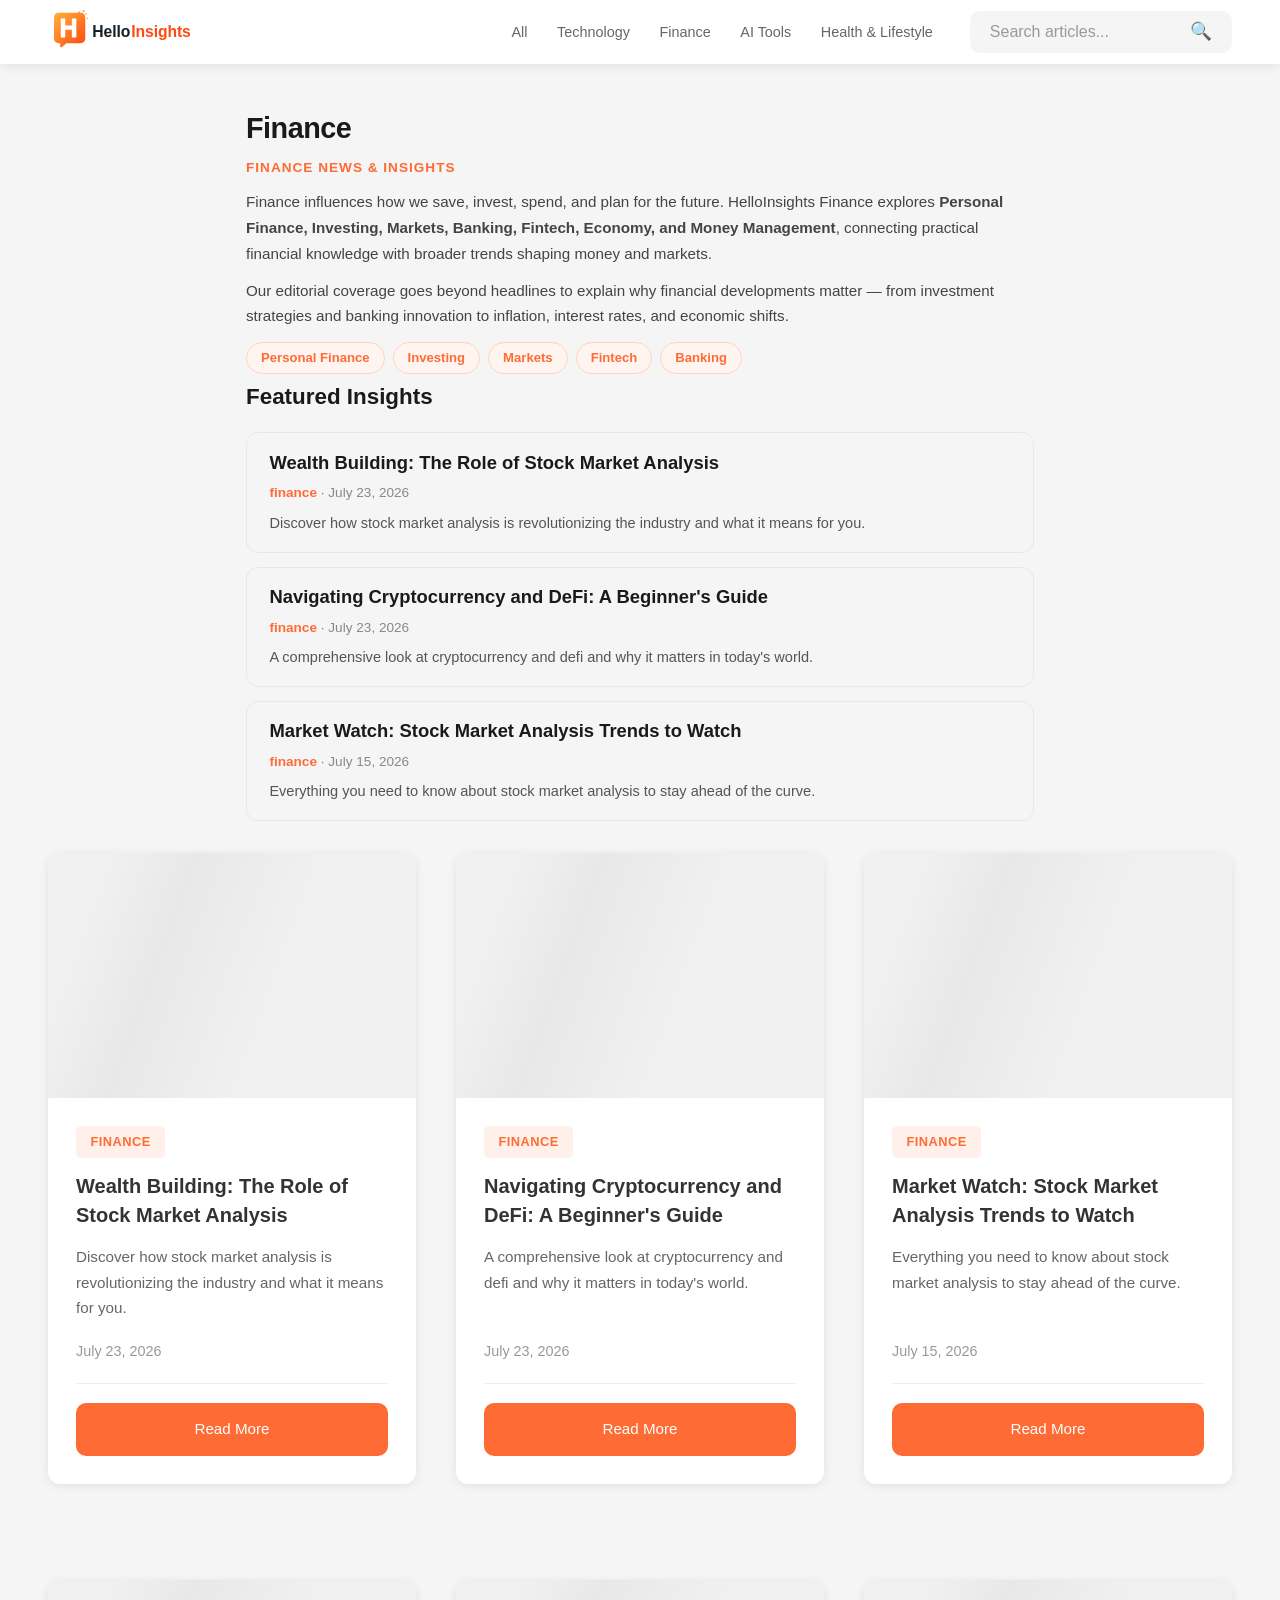
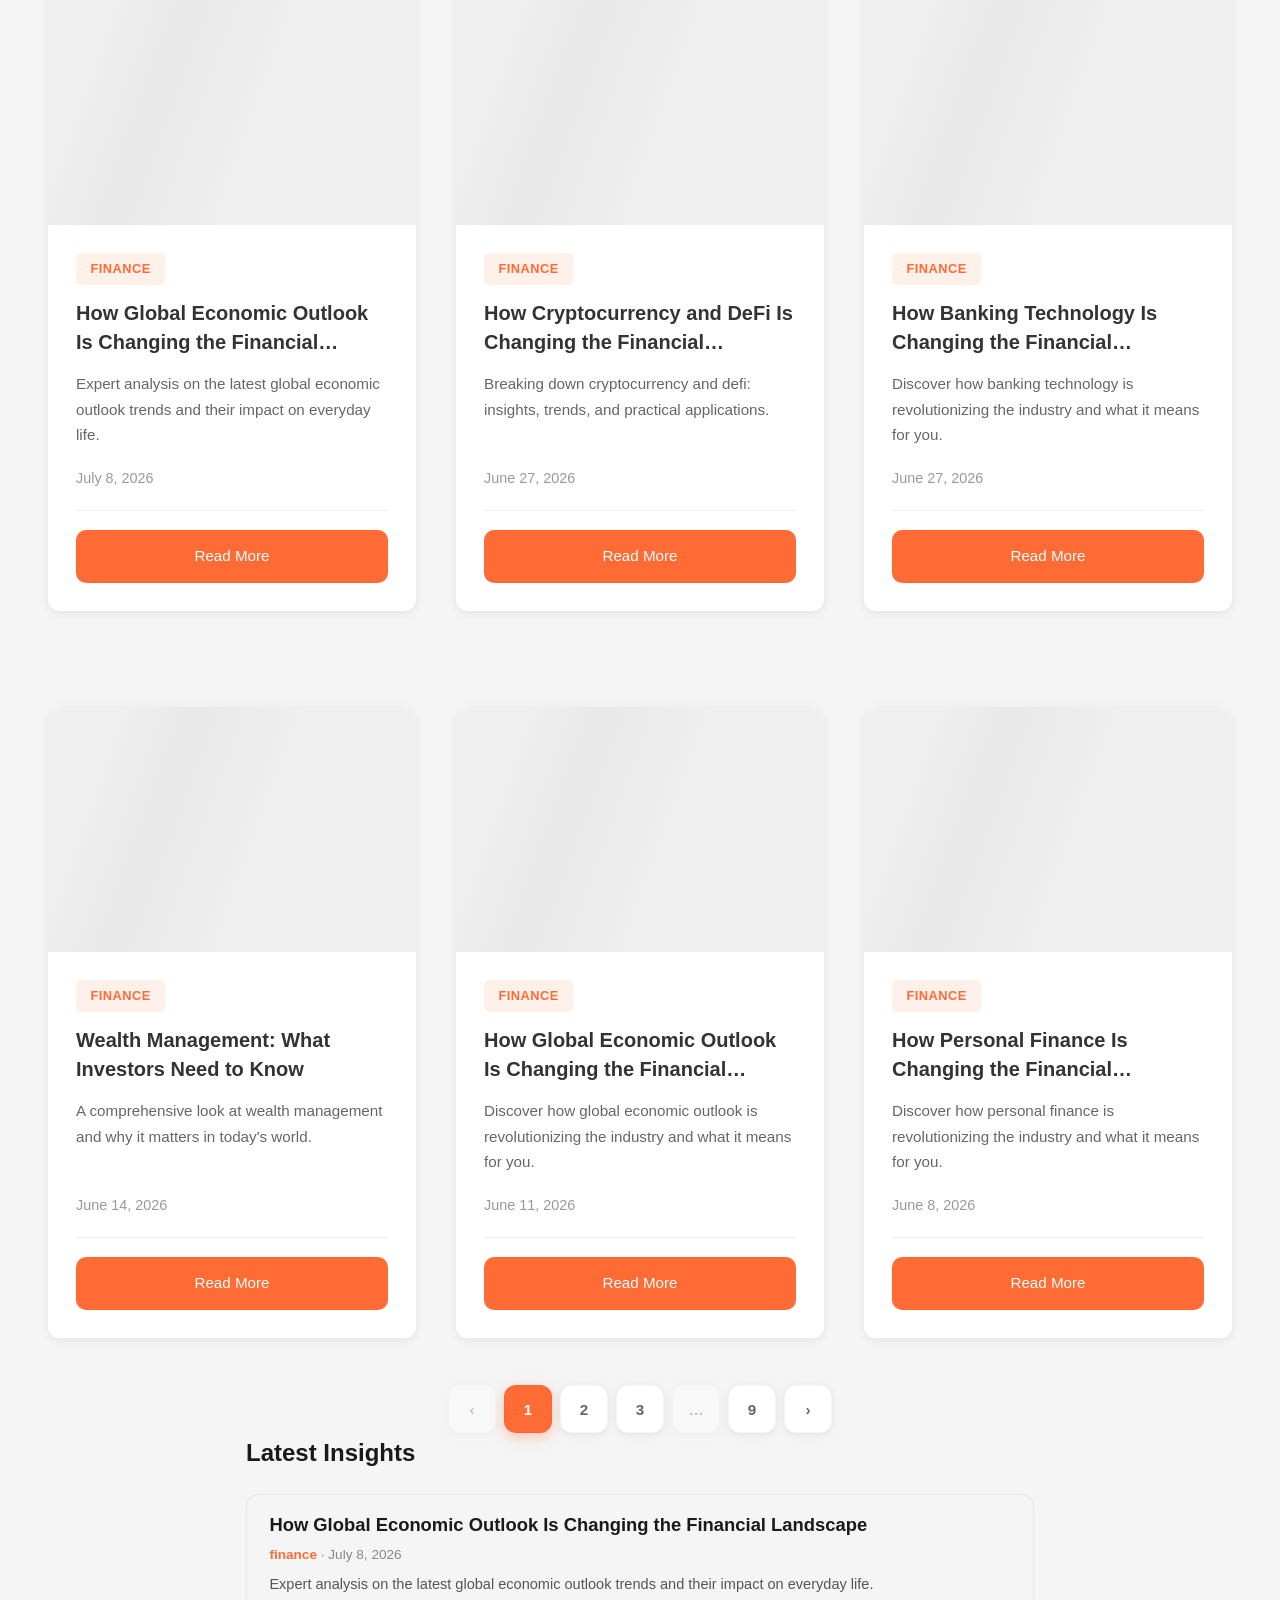
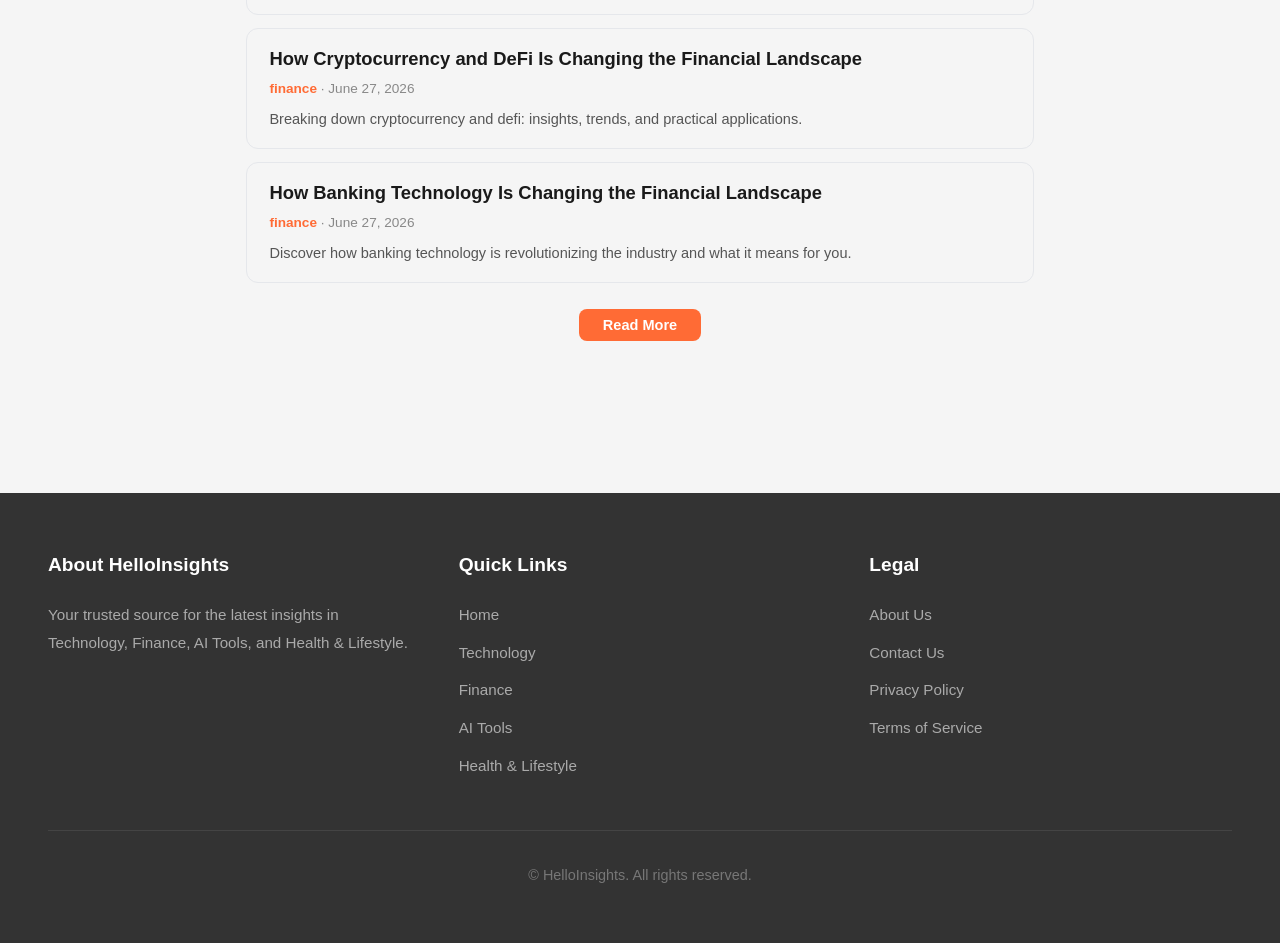
==== index.html @ a7f698eb "Update print statement from 'Hello' to 'Goodbye'" ====
<!DOCTYPE html>
<html lang="en">
<head>
    <meta charset="UTF-8">
    <link rel="icon" href="data:image/svg+xml,%3Csvg xmlns='http://www.w3.org/2000/svg' viewBox='0 0 32 32'%3E%3Crect width='32' height='32' rx='6' fill='%23ff6b35'/%3E%3Ctext x='16' y='23' text-anchor='middle' fill='white' font-family='Arial,sans-serif' font-weight='bold' font-size='22'%3EH%3C/text%3E%3C/svg%3E" />
    <meta name="viewport" content="width=device-width, initial-scale=1.0">
    <title>HelloInsights | Technology, Finance, AI &amp; Lifestyle Insights</title>
    <meta name="description" content="Explore the latest insights on technology, finance, AI tools, health, and lifestyle. Discover practical ideas, trends, and expert perspectives with HelloInsights.">
    <meta name="keywords" content="news, insights, technology, finance, AI, health, lifestyle">
    <link rel="preconnect" href="https://images.unsplash.com" crossorigin>
    <link rel="dns-prefetch" href="https://images.unsplash.com">
    <link rel="preconnect" href="https://pagead2.googlesyndication.com" crossorigin>
    <link rel="dns-prefetch" href="https://pagead2.googlesyndication.com">
    <link rel="stylesheet" href="style.css" media="print" onload="this.media='all'">
    <noscript><link rel="stylesheet" href="style.css"></noscript>
    <script src="ads-config.js" defer></script>
    <script src="config-loader.js" async></script>
    <style>
    /* ===== Page Header ===== */
    .page-header{text-align:left;margin:0 auto 0.6rem;max-width:820px;padding:0 1rem;}
    .page-header .site-name{font-size:1.8rem;font-weight:800;color:#1a1a1a;margin:0 0 .2rem;letter-spacing:-0.5px;}
    .page-header .site-tagline{font-size:.85rem;font-weight:600;color:#ff6b35;text-transform:uppercase;letter-spacing:1px;margin:0;}
    /* ===== Hero Intro — Compact ===== */
    .hero-intro{max-width:820px;margin:0 auto 0.8rem;padding:0 1rem;text-align:left;color:#444;line-height:1.7;font-size:0.95rem;}
    .hero-intro p{margin-bottom:0.7rem;}
    .hero-intro p:last-child{margin-bottom:0;}
    /* ===== Hero Compact Container ===== */
    .hero-compact{max-width:820px;margin:0 auto;padding:0 1rem;}
    .hero-compact .hero-cta{display:inline-block;margin-top:0.5rem;padding:8px 22px;background:#ff6b35;color:#fff;border:none;border-radius:8px;font-size:.9rem;font-weight:600;cursor:pointer;text-decoration:none;transition:background .2s;}
    .hero-compact .hero-cta:hover{background:#e55a2b;}
    .hero-compact .featured-tags{margin-top:0.4rem;}
    .hero-compact .featured-tags a{display:inline-block;margin-right:8px;margin-bottom:4px;padding:4px 14px;background:#fff5f0;color:#ff6b35;border:1px solid #ffd4c0;border-radius:20px;font-size:.82rem;font-weight:600;text-decoration:none;transition:background .2s,color .2s;}
    .hero-compact .featured-tags a:hover{background:#ff6b35;color:#fff;}
    /* ===== Featured Insights Section ===== */
    .featured-section{max-width:820px;margin:0 auto 2rem;padding:0 1rem;}
    .featured-section h2{font-size:1.4rem;font-weight:700;color:#1a1a1a;margin-bottom:1rem;}
    .featured-card{display:block;padding:1.1rem 1.4rem;border:1px solid #e5e7eb;border-radius:12px;margin-bottom:0.85rem;text-decoration:none;color:inherit;transition:box-shadow .2s,border-color .2s;}
    .featured-card:hover{border-color:#ff6b35;box-shadow:0 2px 12px rgba(255,107,53,.10);}
    .featured-card-title{font-size:1.15rem;font-weight:700;color:#1a1a1a;margin:0 0 .35rem;line-height:1.35;}
    .featured-card-meta{font-size:.85rem;color:#888;margin-bottom:.45rem;}
    .featured-card-meta .cat{color:#ff6b35;font-weight:600;}
    .featured-card-excerpt{font-size:.91rem;color:#555;line-height:1.55;display:-webkit-box;-webkit-line-clamp:2;-webkit-box-orient:vertical;overflow:hidden;margin:0;}
    /* ===== Latest Insights Section (Bottom) ===== */
    .latest-section{max-width:820px;margin:0 auto 3rem;padding:0 1rem;}
    .latest-section h2{font-size:1.5rem;font-weight:700;color:#1a1a1a;margin-bottom:1.25rem;}
    .latest-card{display:block;padding:1.1rem 1.4rem;border:1px solid #e5e7eb;border-radius:12px;margin-bottom:0.85rem;text-decoration:none;color:inherit;transition:box-shadow .2s,border-color .2s;}
    .latest-card:hover{border-color:#ff6b35;box-shadow:0 2px 12px rgba(255,107,53,.10);}
    .latest-card-title{font-size:1.15rem;font-weight:700;color:#1a1a1a;margin:0 0 .35rem;line-height:1.35;}
    .latest-card-meta{font-size:.85rem;color:#888;margin-bottom:.45rem;}
    .latest-card-meta .cat{color:#ff6b35;font-weight:600;}
    .latest-card-excerpt{font-size:.91rem;color:#555;line-height:1.55;display:-webkit-box;-webkit-line-clamp:2;-webkit-box-orient:vertical;overflow:hidden;margin:0;}
    .read-more-btn-inline{display:inline-block;margin-top:.8rem;padding:8px 24px;background:#ff6b35;color:#fff;border:none;border-radius:8px;font-size:.91rem;font-weight:600;cursor:pointer;transition:background .2s;}
    .read-more-btn-inline:hover{background:#e55a2b;}
    /* ===== Mobile Header Optimization ===== */
    @media(max-width:768px){
        .header-content{padding:0 16px!important;min-height:0!important;}
        .header{padding:0!important;}
        .logo svg{max-height:36px!important;width:auto!important;}
        .nav{font-size:14px!important;}
        .nav a{font-size:14px!important;padding:6px 8px!important;}
        .search-box input{font-size:13px!important;height:32px!important;}
        .search-box button{font-size:14px!important;height:32px!important;width:32px!important;}
        .page-header{margin-top:0.5rem!important;margin-bottom:0.5rem!important;}
        .page-header .site-name{font-size:1.4rem!important;}
        .page-header .site-tagline{font-size:.78rem!important;}
        .hero-intro{margin-bottom:0.6rem!important;}
        .hero-intro p{font-size:0.85rem!important;line-height:1.5!important;margin-bottom:0.5rem!important;}
        .featured-section{margin-bottom:1.2rem!important;}
        .featured-card{padding:0.75rem 0.9rem!important;margin-bottom:0.6rem!important;}
        .featured-card-title{font-size:0.98rem!important;}
        .latest-section{margin-bottom:1.5rem!important;}
        .latest-card{padding:0.75rem 0.9rem!important;margin-bottom:0.6rem!important;}
        .latest-card-title{font-size:0.98rem!important;}
        .latest-card-meta{font-size:0.78rem!important;margin-bottom:0.3rem!important;}
        .latest-card-excerpt{font-size:0.84rem!important;line-height:1.45!important;}
    }
    /* ===== Ad Slot Placeholders — min-height 250px to prevent CLS ===== */
    .ad-slot{margin:1.2rem auto;text-align:center;min-height:250px;display:flex;align-items:center;justify-content:center;}
    @media(max-width:768px){.ad-slot{min-height:200px;margin:0.8rem auto;}}
    /* ===== Inline Ad Banner (between article cards) ===== */
    .inline-ad-banner{grid-column:1/-1;margin:0.5rem 0;}
    </style>
</head>
<body>
    <header class="header">
        <div class="header-content">
            <a href="index.html" class="logo">
<svg xmlns="http://www.w3.org/2000/svg" viewBox="0 0 180 58" width="180" height="58" role="img" aria-label="HelloInsights logo" style="max-height:2.2rem;width:auto;display:block;">
  <defs>
    <linearGradient id="orange" x1="0" y1="0" x2="0.9" y2="1">
      <stop offset="0%" stop-color="#FFB13B"/>
      <stop offset="100%" stop-color="#FF4B12"/>
    </linearGradient>
    <linearGradient id="hello" x1="0" y1="0" x2="0" y2="1">
      <stop offset="0%" stop-color="#1B252B"/>
      <stop offset="100%" stop-color="#111A20"/>
    </linearGradient>
  </defs>
  <path d="M7.2 11.5 C7.2 8.3 9.8 5.8 13 5.8 H39.3 C42.5 5.8 45 8.3 45 11.5 V36.8 C45 40 42.5 42.5 39.3 42.5 H22.2 L16.5 47.3 C15.8 47.9 14.7 47.4 14.7 46.5 V42.5 H13 C9.8 42.5 7.2 40 7.2 36.8 Z" fill="url(#orange)"/>
  <path d="M15.4 12.7 H20.8 V21.2 H28.8 V12.7 H34.2 V35.5 H28.8 V26.4 H20.8 V35.5 H15.4 Z" fill="#FFFFFF"/>
  <g fill="#FF9B27">
    <rect x="36.3" y="4.2" width="2.2" height="2.2" rx="0.35"/>
    <rect x="42.0" y="2.8" width="1.9" height="1.9" rx="0.3"/>
    <rect x="39.4" y="7.5" width="2.0" height="2.0" rx="0.3"/>
    <rect x="45.0" y="6.3" width="1.6" height="1.6" rx="0.25"/>
    <rect x="35.0" y="9.1" width="1.6" height="1.6" rx="0.25"/>
    <rect x="42.5" y="10.5" width="2.0" height="2.0" rx="0.3"/>
    <rect x="46.8" y="11.8" width="1.4" height="1.4" rx="0.2"/>
    <rect x="38.2" y="13.1" width="1.5" height="1.5" rx="0.2"/>
  </g>
  <text x="53.5" y="35.2" font-family="Arial, Helvetica, sans-serif" font-size="17.2" font-weight="700" letter-spacing="-0.75" fill="url(#hello)">Hello</text>
  <text x="100.5" y="35.2" font-family="Arial, Helvetica, sans-serif" font-size="17.2" font-weight="700" letter-spacing="-0.75" fill="#FF4B12">Insights</text>
</svg>
            </a>
            <div class="menu-toggle" onclick="toggleMenu()">
                <span></span><span></span><span></span>
            </div>
            <div class="nav-container" id="navContainer">
                <nav>
                    <ul class="nav" id="navList"></ul>
                </nav>
                <div class="search-box">
                    <input type="text" placeholder="Search articles..." id="searchInput">
                    <button type="button" id="searchBtn">🔍</button>
                </div>
            </div>
        </div>
    </header>
    <main class="container">
        <!-- Ad: Native Top (728×90 / responsive) -->
        <div class="ad-slot" data-ad-slot="native-top"></div>
        <!-- Hero: compact, not full-screen -->
        <div class="page-header">
            <h1 class="site-name" id="siteName"></h1>
            <p class="site-tagline" id="siteTagline"></p>
        </div>
        <div class="hero-intro" id="heroIntro"></div>
        <div class="hero-compact">
            <div class="featured-tags" id="featuredTags"></div>
        </div>
        <!-- Search -->
        <div id="searchInfo" style="display:none;margin-bottom:1rem;padding:.5rem 1rem;background:#fff3cd;border-radius:8px;">
            <span id="searchText"></span>
            <button onclick="clearSearch()" style="margin-left:10px;background:#ff6b35;color:white;border:none;padding:2px 10px;border-radius:4px;cursor:pointer;">Clear</button>
        </div>
        <!-- Featured Insights -->
        <div class="featured-section" id="featuredSection" style="display:none;">
            <h2>Featured Insights</h2>
            <div id="featuredCards"></div>
            <div id="featuredReadMoreWrap" style="text-align:center;display:none;">
                <button class="read-more-btn-inline" id="featuredReadMoreBtn" onclick="expandFeatured()">Read More</button>
            </div>
        </div>
        <!-- Article Grid -->
        <div class="article-grid" id="articleGrid">
            <div class="loading" id="loading"></div>
        </div>
        <div class="pagination" id="pagination"></div>
        <!-- Ad: Interstitial (page turn) -->
        <div class="ad-slot" data-ad-slot="interstitial"></div>
        <!-- Latest Insights (bottom, 3 + Read More) -->
        <div class="latest-section" id="latestSection">
            <h2>Latest Insights</h2>
            <div id="latestCards"></div>
            <div id="latestReadMoreWrap" style="text-align:center;display:none;">
                <button class="read-more-btn-inline" id="latestReadMoreBtn" onclick="expandLatestInsights()">Read More</button>
            </div>
        </div>
        <!-- Ad: Banner Bottom (above footer) -->
        <div class="ad-slot" data-ad-slot="banner-bottom"></div>
        <!-- Ad: Anchor (bottom floating) -->
        <div class="ad-slot" data-ad-slot="anchor" style="position:fixed;bottom:0;left:0;right:0;z-index:999;"></div>
    </main>
    <footer class="footer">
        <div class="footer-content">
            <div class="footer-section">
                <h4 id="footerAboutTitle">About HelloInsights</h4>
                <p id="footerAboutText"></p>
            </div>
            <div class="footer-section">
                <h4>Quick Links</h4>
                <ul id="footerLinks"></ul>
            </div>
            <div class="footer-section">
                <h4>Legal</h4>
                <ul>
                    <li><a href="about.html">About Us</a></li>
                    <li><a href="contact.html">Contact Us</a></li>
                    <li><a href="privacy.html">Privacy Policy</a></li>
                    <li><a href="terms.html">Terms of Service</a></li>
                </ul>
            </div>
        </div>
        <div class="footer-bottom">
            <p>&copy; <script>document.write(new Date().getFullYear())</script> HelloInsights. All rights reserved.</p>
        </div>
    </footer>
    <button class="back-to-top" id="backToTop" onclick="scrollToTop()">↑</button>
    <script>
    // ===== SUBDOMAIN CONFIG =====
    var SITE_CONFIGS = {
        'finance': {
            name: 'Finance',
            tagline: 'FINANCE NEWS & INSIGHTS',
            aboutText: 'Your trusted source for the latest finance news, market analysis, and investment insights.',
            fallbackImage: 'https://images.unsplash.com/photo-1611974789855-9c2a0a7236a3?w=600&h=400&fit=crop',
            jsonFile: 'articles-finance.json',
            titleSuffix: 'Finance News, Investing & Market Insights | HelloInsights',
            metaDesc: 'Explore personal finance, investing, markets, banking, fintech, economic trends and money management insights from HelloInsights Finance.',
            heroIntro: '<p>Finance influences how we save, invest, spend, and plan for the future. HelloInsights Finance explores <strong>Personal Finance, Investing, Markets, Banking, Fintech, Economy, and Money Management</strong>, connecting practical financial knowledge with broader trends shaping money and markets.</p><p>Our editorial coverage goes beyond headlines to explain why financial developments matter — from investment strategies and banking innovation to inflation, interest rates, and economic shifts.</p>',
            gaId: 'G-FINANCE-XXXXXXX',
            featuredTopics: ['Personal Finance', 'Investing', 'Markets', 'Fintech', 'Banking']
        },
        'technology': {
            name: 'Technology',
            tagline: 'TECHNOLOGY NEWS & INSIGHTS',
            aboutText: 'Your trusted source for the latest technology news, product reviews, and industry trends.',
            fallbackImage: 'https://images.unsplash.com/photo-1518770660439-4636190af475?w=600&h=400&fit=crop',
            jsonFile: 'articles-technology.json',
            titleSuffix: 'Technology News & Innovation Insights | HelloInsights',
            metaDesc: 'Explore the latest technology news, product reviews, digital innovation and industry insights from HelloInsights Technology.',
            heroIntro: '',
            gaId: 'G-TECH-XXXXXXX',
            featuredTopics: ['AI', 'Cybersecurity', 'Cloud', 'Web3', 'IoT']
        },
        'ai-tools': {
            name: 'AI Tools',
            tagline: 'AI TOOLS NEWS & INSIGHTS',
            aboutText: 'Your trusted source for the latest AI tools news, reviews, and industry insights.',
            fallbackImage: 'https://images.unsplash.com/photo-1677442136019-21780ecf995?w=600&h=400&fit=crop',
            jsonFile: 'articles-ai-tools.json',
            titleSuffix: 'AI Tools News & Reviews | HelloInsights',
            metaDesc: 'Explore the latest AI tools news, reviews, and artificial intelligence insights from HelloInsights AI Tools.',
            heroIntro: '',
            gaId: 'G-AITOOLS-XXXXXXX',
            featuredTopics: ['ChatGPT', 'AI Image', 'AI Coding', 'Automation', 'ML Platforms']
        },
        'health-lifestyle': {
            name: 'Health & Lifestyle',
            tagline: 'HEALTH & LIFESTYLE INSIGHTS',
            aboutText: 'Your trusted source for the latest health news, wellness tips, and lifestyle insights.',
            fallbackImage: 'https://images.unsplash.com/photo-1498837167922-ddd27525d352?w=600&h=400&fit=crop',
            jsonFile: 'articles-health-lifestyle.json',
            titleSuffix: 'Health & Lifestyle Insights | HelloInsights',
            metaDesc: 'Explore the latest health news, wellness tips, and lifestyle insights from HelloInsights Health & Lifestyle.',
            heroIntro: '',
            gaId: 'G-HEALTH-XXXXXXX',
            featuredTopics: ['Nutrition', 'Fitness', 'Mental Health', 'Sleep', 'Wellness']
        }
    };
    // ===== MAIN DOMAIN TITLE/META =====
    var MAIN_DOMAIN_TITLE = 'HelloInsights | Technology, Finance, AI & Lifestyle Insights';
    var MAIN_DOMAIN_META = 'Explore the latest insights on technology, finance, AI tools, health, and lifestyle. Discover practical ideas, trends, and expert perspectives with HelloInsights.';
    // ===== GA4 — Independent per subdomain =====
    (function() {
        var host = window.location.hostname;
        var sub = host.split('.')[0];
        var cfg = SITE_CONFIGS[sub];
        var isSubdomain = !!cfg;
        var gaId = isSubdomain ? cfg.gaId : 'G-Q4QHZKZT46';
        if (!gaId || gaId.indexOf('XXXXXXX') !== -1) return;
        var s = document.createElement('script');
        s.async = true;
        s.src = 'https://www.googletagmanager.com/gtag/js?id=' + gaId;
        document.head.appendChild(s);
        window.dataLayer = window.dataLayer || [];
        function gtag(){dataLayer.push(arguments);}
        window.gtag = gtag;
        gtag('js', new Date());
        gtag('config', gaId);
    })();
    // ===== Auto-detect subdomain =====
    var host = window.location.hostname;
    var sub = host.split('.')[0];
    var CFG = SITE_CONFIGS[sub] || SITE_CONFIGS['finance'];
    var IS_MAIN_DOMAIN = !SITE_CONFIGS[sub];
    var CAT_ID = sub;
    window.IS_SUBDOMAIN = !!SITE_CONFIGS[sub];
    // ===== APPLY CONFIG TO PAGE =====
    if (IS_MAIN_DOMAIN) {
        document.title = MAIN_DOMAIN_TITLE;
        document.querySelector('meta[name="description"]').setAttribute('content', MAIN_DOMAIN_META);
    } else {
        document.title = CFG.titleSuffix;
        document.querySelector('meta[name="description"]').setAttribute('content', CFG.metaDesc);
    }
    document.getElementById('siteName').textContent = CFG.name;
    document.getElementById('siteTagline').textContent = CFG.tagline;
    document.getElementById('footerAboutTitle').textContent = 'About ' + CFG.name;
    document.getElementById('footerAboutText').textContent = CFG.aboutText;
    // Hero Intro
    var heroIntroEl = document.getElementById('heroIntro');
    if (heroIntroEl && CFG.heroIntro) {
        heroIntroEl.innerHTML = CFG.heroIntro;
    } else if (heroIntroEl) {
        heroIntroEl.style.display = 'none';
    }
    // Featured topic tags
    var tagsEl = document.getElementById('featuredTags');
    if (tagsEl && CFG.featuredTopics) {
        var tagsHtml = '';
        for (var t = 0; t < CFG.featuredTopics.length; t++) {
            tagsHtml += '<a href="#" onclick="searchByTopic(\'' + CFG.featuredTopics[t].replace(/'/g, "\\'") + '\');return false;">' + CFG.featuredTopics[t] + '</a>';
        }
        tagsEl.innerHTML = tagsHtml;
    }
    // Nav
    document.getElementById('navList').innerHTML =
        '<li><a href="index.html">Home</a></li>' +
        '<li><a href="index.html" class="active">' + CFG.name + '</a></li>';
    // Footer links
    document.getElementById('footerLinks').innerHTML =
        '<li><a href="index.html">Home</a></li>' +
        '<li><a href="index.html">' + CFG.name + '</a></li>';
    // ===== ARTICLE LOGIC =====
    var ARTICLES_PER_PAGE = 9;
    var currentPage = 1;
    var filteredArticles = [];
    var isSearching = false;
    var searchQuery = '';
    var categoryNames = {};
    categoryNames[CAT_ID] = CFG.name;
    var fallbackImages = {};
    fallbackImages[CAT_ID] = CFG.fallbackImage;
    var defaultFallback = CFG.fallbackImage;
    var allArticlesCache = [];
    var latestExpanded = false;
    var featuredExpanded = false;
    var featuredArticles = [];
    var latestArticles = [];
    // Format date
    function formatDate(dateStr) {
        if (!dateStr) return '';
        var parts = dateStr.split('-');
        if (parts.length !== 3) return dateStr;
        var d = new Date(parts[0] + '-' + parts[1] + '-' + parts[2]);
        var months = ['January','February','March','April','May','June','July','August','September','October','November','December'];
        return months[d.getMonth()] + ' ' + d.getDate() + ', ' + d.getFullYear();
    }
    function getFallbackImage(cat) { return fallbackImages[cat] || defaultFallback; }
    function createArticleCard(article) {
        var catName = categoryNames[article.category] || article.category;
        var fb = getFallbackImage(article.category);
        var dateDisplay = formatDate(article.date);
        return '<article class="article-card">' +
            '<div class="card-image"><img src="' + article.image + '" alt="' + article.title + '" width="600" height="400" loading="lazy" decoding="async" onerror="this.src=\'' + fb + '\'"></div>' +
            '<div class="card-content">' +
            '<span class="card-category">' + catName + '</span>' +
            '<h3 class="card-title"><a href="article.html?id=' + article.id + '">' + article.title + '</a></h3>' +
            '<p class="card-excerpt">' + article.excerpt + '</p>' +
            '<div class="card-meta"><span>' + dateDisplay + '</span></div>' +
            '<a href="article.html?id=' + article.id + '" class="read-more-btn">Read More</a>' +
            '</div></article>';
    }
    // Inline ad banner HTML
    function createInlineAdBanner(slotId) {
        return '<div class="inline-ad-banner"><div class="ad-slot" data-ad-slot="' + slotId + '"></div></div>';
    }
    function renderPagination(total) {
        var pages = Math.ceil(total / ARTICLES_PER_PAGE);
        var el = document.getElementById('pagination');
        if (!el || pages <= 1) { if (el) el.innerHTML = ''; return; }
        var h = '';
        if (currentPage > 1) h += '<a href="#" class="page-btn" onclick="changePage(' + (currentPage - 1) + ');return false;">‹</a>';
        else h += '<span class="page-btn disabled">‹</span>';
        var range = 2;
        var start = Math.max(2, currentPage - range);
        var end = Math.min(pages - 1, currentPage + range);
        if (currentPage === 1) h += '<span class="page-btn active">1</span>';
        else h += '<a href="#" class="page-btn" onclick="changePage(1);return false;">1</a>';
        if (start > 2) h += '<span class="page-btn disabled" style="cursor:default;">…</span>';
        for (var i = start; i <= end; i++) {
            if (i === currentPage) h += '<span class="page-btn active">' + i + '</span>';
            else h += '<a href="#" class="page-btn" onclick="changePage(' + i + ');return false;">' + i + '</a>';
        }
        if (end < pages - 1) h += '<span class="page-btn disabled" style="cursor:default;">…</span>';
        if (currentPage === pages) h += '<span class="page-btn active">' + pages + '</span>';
        else h += '<a href="#" class="page-btn" onclick="changePage(' + pages + ');return false;">' + pages + '</a>';
        if (currentPage < pages) h += '<a href="#" class="page-btn" onclick="changePage(' + (currentPage + 1) + ');return false;">›</a>';
        else h += '<span class="page-btn disabled">›</span>';
        el.innerHTML = h;
    }
    function changePage(p) {
        if (isSearching) {
            var t = Math.ceil(filteredArticles.length / ARTICLES_PER_PAGE);
            if (p < 1 || p > t) return;
            currentPage = p;
            renderSearchResults(filteredArticles);
        } else {
            var t2 = Math.ceil(allArticlesCache.length / ARTICLES_PER_PAGE);
            if (p < 1 || p > t2) return;
            currentPage = p;
            fetchArticlesForPage(p);
        }
        window.scrollTo({ top: 0, behavior: 'smooth' });
    }
    function handleSearch() {
        var input = document.getElementById('searchInput');
        if (!input) return;
        var q = input.value.trim();
        searchQuery = q;
        if (!q) { clearSearch(); return; }
        isSearching = true; currentPage = 1;
        var lq = q.toLowerCase();
        filteredArticles = allArticlesCache.filter(function(a) {
            var cn = categoryNames[a.category] || a.category;
            return a.title.toLowerCase().indexOf(lq) !== -1 || a.excerpt.toLowerCase().indexOf(lq) !== -1 ||
                   a.category.toLowerCase().indexOf(lq) !== -1 || cn.toLowerCase().indexOf(lq) !== -1;
        });
        var si = document.getElementById('searchInfo'), st = document.getElementById('searchText');
        if (si && st) { si.style.display = 'block'; st.textContent = 'Found ' + filteredArticles.length + ' results for "' + q + '"'; }
        renderSearchResults(filteredArticles);
    }
    function searchByTopic(topic) {
        var input = document.getElementById('searchInput');
        if (input) input.value = topic;
        handleSearch();
        window.scrollTo({ top: 0, behavior: 'smooth' });
    }
    function clearSearch() {
        isSearching = false; searchQuery = ''; currentPage = 1;
        var input = document.getElementById('searchInput');
        if (input) input.value = '';
        var si = document.getElementById('searchInfo');
        if (si) si.style.display = 'none';
        fetchArticlesForPage(1);
    }
    function initSearch() {
        var input = document.getElementById('searchInput'), btn = document.getElementById('searchBtn');
        if (input) input.addEventListener('keypress', function(e) { if (e.key === 'Enter') { e.preventDefault(); handleSearch(); } });
        if (btn) btn.addEventListener('click', function(e) { e.preventDefault(); handleSearch(); });
    }
    function fetchArticlesForPage(page) {
        var start = (page - 1) * ARTICLES_PER_PAGE;
        renderPageArticles(allArticlesCache.slice(start, start + ARTICLES_PER_PAGE));
    }
    function renderPageArticles(articles) {
        var grid = document.getElementById('articleGrid');
        var loading = document.getElementById('loading');
        if (loading) loading.remove();
        if (!grid) return;
        if (articles.length === 0) {
            grid.innerHTML = '<p style="text-align:center;grid-column:1/-1;padding:3rem;">No articles found.</p>';
            document.getElementById('pagination').innerHTML = '';
            return;
        }
        var html = '';
        for (var i = 0; i < articles.length; i++) {
            html += createArticleCard(articles[i]);
            if (i === 2) html += createInlineAdBanner('banner-mid-1');
            if (i === 5) html += createInlineAdBanner('banner-mid-2');
        }
        grid.innerHTML = html;
        renderPagination(allArticlesCache.length);
        if (window.AdConfig && typeof window.AdConfig.renderAll === 'function') {
            window.AdConfig.renderAll();
        }
    }
    function renderSearchResults(articles) {
        var grid = document.getElementById('articleGrid');
        var loading = document.getElementById('loading');
        if (loading) loading.remove();
        if (!grid) return;
        if (articles.length === 0) {
            grid.innerHTML = '<p style="text-align:center;grid-column:1/-1;padding:3rem;color:#666;">No articles found for "' + searchQuery + '".</p>';
            document.getElementById('pagination').innerHTML = '';
            return;
        }
        var start = (currentPage - 1) * ARTICLES_PER_PAGE;
        var page = articles.slice(start, start + ARTICLES_PER_PAGE);
        var html = '';
        for (var i = 0; i < page.length; i++) {
            html += createArticleCard(page[i]);
            if (i === 2) html += createInlineAdBanner('banner-mid-1');
            if (i === 5) html += createInlineAdBanner('banner-mid-2');
        }
        grid.innerHTML = html;
        renderPagination(articles.length);
        if (window.AdConfig && typeof window.AdConfig.renderAll === 'function') {
            window.AdConfig.renderAll();
        }
    }
    // ===== Featured Insights (3 + Read More) =====
    function renderFeaturedInsights(articles) {
        featuredArticles = articles;
        var section = document.getElementById('featuredSection');
        var container = document.getElementById('featuredCards');
        var readMoreWrap = document.getElementById('featuredReadMoreWrap');
        if (!container || !section || articles.length === 0) { if (section) section.style.display = 'none'; return; }
        section.style.display = 'block';
        var showCount = featuredExpanded ? Math.min(articles.length, 12) : Math.min(3, articles.length);
        var html = '';
        for (var i = 0; i < showCount; i++) {
            var a = articles[i];
            var catName = categoryNames[a.category] || a.category;
            html += '<a class="featured-card" href="article.html?id=' + a.id + '">' +
                '<p class="featured-card-title">' + a.title + '</p>' +
                '<p class="featured-card-meta"><span class="cat">' + catName + '</span> · ' + formatDate(a.date) + '</p>' +
                '<p class="featured-card-excerpt">' + a.excerpt + '</p>' +
                '</a>';
        }
        container.innerHTML = html;
        if (readMoreWrap) {
            if (!featuredExpanded && articles.length > 3) {
                readMoreWrap.style.display = 'block';
            } else {
                readMoreWrap.style.display = 'none';
            }
        }
    }
    function expandFeatured() {
        featuredExpanded = true;
        renderFeaturedInsights(featuredArticles);
    }
    // ===== Latest Insights (bottom, 3 + Read More) =====
    function renderLatestInsights(articles) {
        latestArticles = articles;
        var container = document.getElementById('latestCards');
        var section = document.getElementById('latestSection');
        var readMoreWrap = document.getElementById('latestReadMoreWrap');
        if (!container || !section || articles.length === 0) { if (section) section.style.display = 'none'; return; }
        var showCount = latestExpanded ? Math.min(articles.length, 12) : Math.min(3, articles.length);
        var html = '';
        for (var i = 0; i < showCount; i++) {
            var a = articles[i];
            var catName = categoryNames[a.category] || a.category;
            html += '<a class="latest-card" href="article.html?id=' + a.id + '">' +
                '<p class="latest-card-title">' + a.title + '</p>' +
                '<p class="latest-card-meta"><span class="cat">' + catName + '</span> · ' + formatDate(a.date) + '</p>' +
                '<p class="latest-card-excerpt">' + a.excerpt + '</p>' +
                '</a>';
        }
        container.innerHTML = html;
        if (readMoreWrap) {
            if (!latestExpanded && articles.length > 3) {
                readMoreWrap.style.display = 'block';
            } else {
                readMoreWrap.style.display = 'none';
            }
        }
    }
    function expandLatestInsights() {
        latestExpanded = true;
        renderLatestInsights(latestArticles);
    }
    // ===== Load Articles =====
    fetch(CFG.jsonFile)
        .then(function(r) { if (!r.ok) throw new Error('HTTP ' + r.status); return r.json(); })
        .then(function(data) {
            allArticlesCache = data.articles || [];
            // Sort by date descending
            allArticlesCache.sort(function(a, b) {
                return (b.date || '').localeCompare(a.date || '');
            });
            // Featured: articles with featured=true, or fallback to first 3
            var featured = allArticlesCache.filter(function(a) { return a.featured === true; });
            if (featured.length === 0) {
                featured = allArticlesCache.slice(0, 3);
            }
            // Latest: top articles by date, excluding featured ones
            var featuredIds = {};
            for (var f = 0; f < featured.length; f++) featuredIds[featured[f].id] = true;
            var latest = allArticlesCache.filter(function(a) { return !featuredIds[a.id]; }).slice(0, 12);
            renderFeaturedInsights(featured);
            renderLatestInsights(latest);
            fetchArticlesForPage(1);
            initSearch();
        })
        .catch(function(err) {
            console.error('Load error:', err.message);
            var grid = document.getElementById('articleGrid');
            if (grid) grid.innerHTML = '<p style="text-align:center;grid-column:1/-1;padding:3rem;color:#999;">Unable to load articles: ' + err.message + '</p>';
        });
    // Config loader integration
    if (typeof loadSiteConfig === 'function') {
        loadSiteConfig(function(config) {
            if (config && config.categories) {
                for (var i = 0; i < config.categories.length; i++) {
                    if (config.categories[i].id === CAT_ID) {
                        categoryNames[CAT_ID] = config.categories[i].name;
                    }
                }
            }
        });
    }
    </script>
</body>
</html>
---- style.css ----
/* ========================================
   HelloInsights - Global Styles (v3)
   ======================================== */

/* CSS Reset & Variables */
* { margin: 0; padding: 0; box-sizing: border-box; }
:root {
    --accent-color: #ff6b35;
    --primary-color: var(--accent-color);
    --primary-hover: #e85a2a;
    --text-dark: #333333;
    --text-medium: #666666;
    --text-light: #999999;
    --bg-light: #f5f5f5;
    --white: #ffffff;
    --shadow: 0 2px 10px rgba(0,0,0,0.08);
    --shadow-hover: 0 4px 20px rgba(0,0,0,0.12);
    --border-radius: 12px;
    --transition: all 0.3s ease;
}
html { font-size: 16px; scroll-behavior: smooth; }
body {
    font-family: -apple-system, BlinkMacSystemFont, 'Segoe UI', Roboto, Oxygen, Ubuntu, Cantarell, sans-serif;
    line-height: 1.7; color: var(--text-dark); background-color: var(--bg-light);
    min-height: 100vh; font-size: 1rem;
}

/* ========== Header & Navigation ========== */
.header { background: var(--white); box-shadow: var(--shadow); position: sticky; top: 0; z-index: 1000; }
.header-content {
    max-width: 1400px; margin: 0 auto; padding: 0.5rem 3rem;
    display: flex; justify-content: space-between; align-items: center; flex-wrap: wrap; gap: 1rem;
}
.logo { font-size: 1.3rem; font-weight: 700; color: var(--text-dark); text-decoration: none; display: flex; align-items: center; gap: 0.5rem;flex-shrink: 0; }
.logo span { color: var(--primary-color); }
.logo-img { max-height: 3rem; width: auto; object-fit: contain; display: block; min-width: 0; }
.logo-text { font-size: 1.3rem; font-weight: 700; color: var(--text-dark); }
.logo:hover .logo-text { color: var(--primary-color); }
.logo-icon {
    width: 32px; height: 32px; background: linear-gradient(135deg, var(--primary-color), #ff8f65);
    border-radius: 8px; display: flex; align-items: center; justify-content: center;
    color: white; font-weight: bold; font-size: 1rem;
}
.nav-container { display: flex; align-items: center; gap: 1.5rem; flex-wrap: wrap; }
.nav { display: flex; gap: 0.25rem; list-style: none; }
.nav a {
    text-decoration: none; color: var(--text-medium); padding: 0.4rem 0.8rem;
    border-radius: 6px; transition: var(--transition); font-weight: 500; font-size: 0.9rem;
}
.nav a:hover, .nav a.active { color: var(--primary-color); background: rgba(255,107,53,0.1); }
.search-box {
    display: flex; align-items: center; background: var(--bg-light);
    border-radius: 10px; padding: 0.6rem 1.2rem; border: 1px solid transparent; transition: var(--transition);
}
.search-box:focus-within { border-color: var(--primary-color); background: var(--white); }
.search-box input { border: none; background: transparent; outline: none; width: 200px; font-size: 1rem; color: var(--text-dark); }
.search-box input::placeholder { color: var(--text-light); }
.search-box button { background: none; border: none; cursor: pointer; color: var(--text-light); font-size: 1.1rem; transition: var(--transition); }
.search-box button:hover { color: var(--primary-color); }
.menu-toggle { display: none; flex-direction: column; gap: 5px; cursor: pointer; padding: 0.5rem; }
.menu-toggle span { width: 28px; height: 3px; background: var(--text-dark); border-radius: 2px; transition: var(--transition); }

/* ========== Main Content Container ========== */
.container { max-width: 1400px; margin: 0 auto; padding: 2.5rem 3rem; }
.page-header { text-align: center; margin-bottom: 3.5rem; padding: 0 1rem; }
.page-header .site-tagline { font-size: 1.75rem; text-transform: uppercase; letter-spacing: 0.1em; color: var(--accent-color); font-weight: 900; margin-bottom: 1.5rem; }
.page-header .site-description { color: var(--text-medium); font-size: 1.15rem; line-height: 1.7; max-width: 650px; margin: 0 auto; }

/* ========== Article Grid Layout ========== */
.article-grid { display: grid; grid-template-columns: repeat(3, 1fr); gap: 2.5rem; }
.article-card { background: var(--white); border-radius: var(--border-radius); box-shadow: var(--shadow); overflow: hidden; transition: var(--transition); display: flex; flex-direction: column; contain: layout style; }
.article-card:hover { transform: translateY(-8px); box-shadow: var(--shadow-hover); }
.card-image { width: 100%; aspect-ratio: 3/2; overflow: hidden; background: linear-gradient(110deg, #f0f0f0 8%, #e8e8e8 18%, #f0f0f0 33%); background-size: 200% 100%; animation: shimmer 1.5s linear infinite; }
.card-image img { width: 100%; height: 100%; object-fit: cover; transition: transform 0.3s ease; }
.article-card:hover .card-image img { transform: scale(1.05); }
.card-content { padding: 1.75rem; flex: 1; display: flex; flex-direction: column; }
.card-category { display: inline-block; background: rgba(255,107,53,0.1); color: var(--primary-color); padding: 0.3rem 0.9rem; border-radius: 5px; font-size: 0.8rem; font-weight: 600; text-transform: uppercase; letter-spacing: 0.5px; margin-bottom: 0.9rem; width: fit-content; }
.card-title { font-size: 1.25rem; font-weight: 600; color: var(--text-dark); margin-bottom: 0.9rem; line-height: 1.45; display: -webkit-box; -webkit-line-clamp: 2; -webkit-box-orient: vertical; overflow: hidden; }
.card-title a { text-decoration: none; color: inherit; transition: var(--transition); }
.card-title a:hover { color: var(--primary-color); }
.card-excerpt { color: var(--text-medium); font-size: 0.95rem; line-height: 1.65; margin-bottom: 1.2rem; display: -webkit-box; -webkit-line-clamp: 3; -webkit-box-orient: vertical; overflow: hidden; flex: 1; }
.card-meta { display: flex; align-items: center; gap: 1.2rem; font-size: 0.9rem; color: var(--text-light); margin-bottom: 1.2rem; padding-bottom: 1.2rem; border-bottom: 1px solid #eee; }
.card-meta span { display: flex; align-items: center; gap: 0.35rem; }

/* ========== Read More Button ========== */
.read-more-btn {
    display: flex; align-items: center; justify-content: center;
    background: var(--primary-color); color: var(--white); text-decoration: none;
    padding: 0.85rem 1.75rem; border-radius: 10px; font-weight: 500; font-size: 0.95rem;
    transition: var(--transition); width: 100%; margin-top: auto;
}
.read-more-btn:hover { background: var(--primary-hover); transform: translateY(-3px); box-shadow: 0 4px 12px rgba(255,107,53,0.3); }

/* ========== Category Page Filter ========== */
.category-filter { display: flex; justify-content: center; gap: 1rem; margin-bottom: 2.5rem; flex-wrap: wrap; }
.filter-btn { background: var(--white); border: 2px solid #eee; color: var(--text-medium); padding: 0.7rem 1.75rem; border-radius: 30px; cursor: pointer; font-size: 1rem; font-weight: 500; transition: var(--transition); }
.filter-btn:hover, .filter-btn.active { border-color: var(--primary-color); color: var(--primary-color); background: rgba(255,107,53,0.05); }

/* ========== Article Detail Page ========== */
.article-detail { background: var(--white); border-radius: var(--border-radius); box-shadow: var(--shadow); overflow: hidden; }
.article-hero { width: 100%; height: 450px; object-fit: cover; background: linear-gradient(135deg, #f0f0f0, #e0e0e0); display: flex; align-items: center; justify-content: center; }
.article-hero img { width: 100%; height: 100%; object-fit: cover; }
.article-body { padding: 3.5rem; max-width: 900px; margin: 0 auto; }
.article-header { margin-bottom: 2.5rem; }
.article-header .card-category { margin-bottom: 1.2rem; }
.article-header h1 { font-size: 2.5rem; color: var(--text-dark); line-height: 1.3; margin-bottom: 1.2rem; }
.article-meta { display: flex; align-items: center; gap: 2rem; color: var(--text-light); font-size: 1rem; padding-bottom: 1.5rem; border-bottom: 1px solid #eee; flex-wrap: wrap; }
.article-meta span { display: flex; align-items: center; gap: 0.5rem; }
.article-content { font-size: 1.15rem; line-height: 1.9; color: var(--text-medium); }
.article-content h2 { color: var(--text-dark); font-size: 1.75rem; margin: 2.5rem 0 1.2rem; }
.article-content h3 { color: var(--text-dark); font-size: 1.4rem; margin: 2rem 0 1rem; }
.article-content p { margin-bottom: 1.5rem; }
.article-content ul, .article-content ol { margin: 1.5rem 0; padding-left: 2rem; }
.article-content li { margin-bottom: 0.8rem; }
.article-content blockquote { border-left: 4px solid var(--primary-color); padding-left: 1.5rem; margin: 2rem 0; font-style: italic; color: var(--text-medium); font-size: 1.1rem; }
.article-tags { display: flex; gap: 0.6rem; margin-top: 2.5rem; flex-wrap: wrap; }
.tag { background: var(--bg-light); color: var(--text-medium); padding: 0.5rem 1.2rem; border-radius: 25px; font-size: 0.9rem; text-decoration: none; transition: var(--transition); }
.tag:hover { background: var(--primary-color); color: var(--white); }
.share-section { margin-top: 2.5rem; padding-top: 2.5rem; border-top: 1px solid #eee; }
.share-section h4 { margin-bottom: 1.2rem; color: var(--text-dark); font-size: 1.1rem; }
.share-buttons { display: flex; gap: 1rem; flex-wrap: wrap; }
.share-btn { padding: 0.7rem 1.4rem; border-radius: 8px; text-decoration: none; font-size: 0.95rem; font-weight: 500; transition: var(--transition); }
.share-btn.twitter { background: #1da1f2; color: white; }
.share-btn.facebook { background: #4267b2; color: white; }
.share-btn.linkedin { background: #0077b5; color: white; }
.share-btn:hover { opacity: 0.9; transform: translateY(-3px); }

/* ========== Static Pages ========== */
.static-content { background: var(--white); border-radius: var(--border-radius); box-shadow: var(--shadow); padding: 3.5rem; max-width: 900px; margin: 0 auto; }
.static-content h1 { font-size: 2.25rem; color: var(--text-dark); margin-bottom: 1.75rem; padding-bottom: 1.2rem; border-bottom: 3px solid var(--primary-color); }
.static-content h2 { font-size: 1.5rem; color: var(--text-dark); margin: 2.5rem 0 1.2rem; }
.static-content h3 { font-size: 1.25rem; color: var(--text-dark); margin: 2rem 0 1rem; }
.static-content p { color: var(--text-medium); margin-bottom: 1.2rem; line-height: 1.85; font-size: 1.05rem; }
.static-content ul, .static-content ol { color: var(--text-medium); margin: 1.2rem 0; padding-left: 2rem; }
.static-content li { margin-bottom: 0.6rem; line-height: 1.7; }
.static-content a { color: var(--primary-color); text-decoration: none; }
.static-content a:hover { text-decoration: underline; }

/* ========== Pagination (v3) ========== */
.pagination {
    display: flex;
    justify-content: center;
    align-items: center;
    gap: 0.5rem;
    margin-top: 3rem;
}
.pagination .page-btn {
    display: flex;
    align-items: center;
    justify-content: center;
    min-width: 48px;
    height: 48px;
    padding: 0 8px;
    border-radius: 12px;
    background: var(--white);
    color: var(--text-medium);
    text-decoration: none;
    font-weight: 600;
    font-size: 0.95rem;
    box-shadow: 0 2px 8px rgba(0,0,0,0.08);
    border: 1px solid rgba(0,0,0,0.04);
    transition: all 0.25s ease;
    cursor: pointer;
    user-select: none;
    line-height: 1;
}
.pagination .page-btn:hover:not(.disabled):not(.active) {
    background: rgba(255, 107, 53, 0.08);
    color: var(--primary-color);
    transform: translateY(-2px);
    box-shadow: 0 4px 12px rgba(0,0,0,0.1);
}
.pagination .page-btn.active {
    background: var(--primary-color);
    color: var(--white);
    padding: 0 16px;
    box-shadow: 0 4px 14px rgba(255, 107, 53, 0.35);
    cursor: default;
}
.pagination .page-btn.disabled {
    opacity: 0.35;
    cursor: not-allowed;
    pointer-events: none;
}

/* ========== Footer ========== */
.footer { background: var(--text-dark); color: var(--white); padding: 3.5rem 3rem; margin-top: 4rem; }
.footer-content { max-width: 1400px; margin: 0 auto; display: grid; grid-template-columns: repeat(3, 1fr); gap: 3rem; }
.footer-section h4 { font-size: 1.2rem; margin-bottom: 1.2rem; color: var(--white); }
.footer-section p, .footer-section a { color: #aaa; font-size: 0.95rem; line-height: 1.85; text-decoration: none; }
.footer-section a:hover { color: var(--primary-color); }
.footer-section ul { list-style: none; }
.footer-section ul li { margin-bottom: 0.6rem; }
.footer-bottom { max-width: 1400px; margin: 2.5rem auto 0; padding-top: 2rem; border-top: 1px solid #444; text-align: center; color: #777; font-size: 0.9rem; }

/* ========== Back to Top ========== */
.back-to-top { position: fixed; bottom: 2.5rem; right: 2.5rem; width: 55px; height: 55px; background: var(--primary-color); color: white; border: none; border-radius: 50%; cursor: pointer; font-size: 1.6rem; display: flex; align-items: center; justify-content: center; box-shadow: var(--shadow-hover); transition: var(--transition); opacity: 0; visibility: hidden; z-index: 999; }
.back-to-top.visible { opacity: 1; visibility: visible; }
.back-to-top:hover { background: var(--primary-hover); transform: translateY(-3px); }

/* ========== Ad Slots ========== */
/* 广告位默认隐藏，由 ads-config.js 检测填充后显示 */
[data-ad-slot] {
    display: none;
    max-width: 728px;
    margin: 0 auto;
    padding: 0;
    overflow: hidden;
    transition: all 0.3s ease;
}
/* JS 检测到广告填充后添加此类 */
[data-ad-slot].ad-visible {
    display: block !important;
    margin: 1.5rem auto !important;
    padding: 0.5rem !important;
}


/* ========== Responsive — Large Screens ========== */
@media (min-width: 1600px) {
    .container, .header-content, .footer-content { max-width: 1600px; }
    .article-grid { gap: 3rem; }
}

/* ========== Responsive — Tablet ========== */
@media (max-width: 1200px) {
    .container { padding: 2rem; }
    .header-content { padding: 1rem 2rem; }
    .article-grid { grid-template-columns: repeat(2, 1fr); gap: 2rem; }
    .footer-content { grid-template-columns: repeat(2, 1fr); }
}

/* ========== Responsive — Mobile ========== */
@media (max-width: 768px) {
    html { font-size: 15px; }
    .header-content { padding: 0.5rem 1.25rem; }
    .menu-toggle { display: flex; }
    .nav-container { display: none; width: 100%; flex-direction: column; gap: 1rem; padding-top: 1rem; }
    .nav-container.active { display: flex; }
    .nav { flex-direction: column; width: 100%; }
    .nav a { padding: 0.8rem 1rem; text-align: center; border-bottom: 1px solid #eee; }
    .search-box { width: 100%; }
    .search-box input { width: 100%; }
    .container { padding: 1.5rem 1.25rem; }
    .article-grid { grid-template-columns: 1fr; gap: 1.75rem; }
    .page-header { margin-bottom: 2rem; }
    .page-header .site-tagline { font-size: 1.4rem; letter-spacing: 0.08em; }
    .page-header .site-description { font-size: 1rem; line-height: 1.6; }
    .card-image { aspect-ratio: 3/2; }
    .card-content { padding: 1.5rem; }
    .card-title { font-size: 1.15rem; }
    .article-hero { height: 280px; }
    .article-body { padding: 2rem 1.5rem; }
    .article-header h1 { font-size: 1.75rem; }
    .article-meta { flex-wrap: wrap; gap: 1rem; font-size: 0.9rem; }
    .article-content { font-size: 1rem; }
    .article-content h2 { font-size: 1.4rem; }
    .footer { padding: 2.5rem 1.5rem; }
    .footer-content { grid-template-columns: 1fr; text-align: center; gap: 2rem; }
    .footer-section ul { padding: 0; }
    .static-content { padding: 2rem 1.5rem; }
    .static-content h1 { font-size: 1.75rem; }
    .static-content h2 { font-size: 1.3rem; }
    .category-filter { gap: 0.6rem; }
    .filter-btn { padding: 0.5rem 1.2rem; font-size: 0.9rem; }
    .pagination { gap: 0.35rem; }
    .pagination .page-btn { min-width: 40px; height: 40px; font-size: 0.85rem; border-radius: 10px; }
    .back-to-top { bottom: 1.5rem; right: 1.5rem; width: 48px; height: 48px; font-size: 1.4rem; }
    .logo-img { max-height: 2.2rem; }
    .logo-icon { width: 28px; height: 28px; font-size: 0.85rem; }
    .logo-text { font-size: 1.15rem; }
    .logo { font-size: 1.15rem; gap: 0.4rem; }
}

/* ========== Responsive — Small Mobile ========== */
@media (max-width: 480px) {
    html { font-size: 14px; }
    .header-content { padding: 0.4rem 1rem; }
    .logo { font-size: 1rem; gap: 0.3rem; }
    .logo-img { max-height: 2rem; }
    .logo-icon { width: 26px; height: 26px; font-size: 0.75rem; }
    .logo-text { font-size: 1rem; }
    .container { padding: 1.25rem 1rem; }
    .card-image { aspect-ratio: 3/2; }
    .card-content { padding: 1.25rem; }
    .card-title { font-size: 1.05rem; }
    .card-excerpt { font-size: 0.9rem; }
    .read-more-btn { padding: 0.7rem 1.4rem; font-size: 0.9rem; }
    .article-hero { height: 220px; }
    .article-body { padding: 1.5rem 1.25rem; }
    .article-header h1 { font-size: 1.5rem; }
    .article-content { font-size: 0.95rem; }
    .share-buttons { flex-direction: column; }
    .share-btn { text-align: center; }
    .pagination .page-btn { min-width: 36px; height: 36px; font-size: 0.8rem; border-radius: 8px; }
}

/* ========== Utility ========== */
.text-center { text-align: center; }
.mb-1 { margin-bottom: 0.5rem; }
.mb-2 { margin-bottom: 1rem; }
.mb-3 { margin-bottom: 1.5rem; }
.mb-4 { margin-bottom: 2rem; }
.loading { display: flex; justify-content: center; align-items: center; padding: 3rem; }
.loading::after { content: ''; width: 45px; height: 45px; border: 3px solid #eee; border-top-color: var(--primary-color); border-radius: 50%; animation: spin 1s linear infinite; }
@keyframes spin { to { transform: rotate(360deg); } }
@keyframes shimmer { 0% { background-position: 200% 0; } 100% { background-position: -200% 0; } }

/* ========== Print ========== */
@media print {
    .header, .footer, .back-to-top, .share-section, .pagination, [data-ad-slot] { display: none; }
    body { background: white; font-size: 12pt; }
    .container { max-width: 100%; padding: 0; }
    .article-card { box-shadow: none; break-inside: avoid; }
}
---- style.css ----
/* ========================================
   HelloInsights - Global Styles (v3)
   ======================================== */

/* CSS Reset & Variables */
* { margin: 0; padding: 0; box-sizing: border-box; }
:root {
    --accent-color: #ff6b35;
    --primary-color: var(--accent-color);
    --primary-hover: #e85a2a;
    --text-dark: #333333;
    --text-medium: #666666;
    --text-light: #999999;
    --bg-light: #f5f5f5;
    --white: #ffffff;
    --shadow: 0 2px 10px rgba(0,0,0,0.08);
    --shadow-hover: 0 4px 20px rgba(0,0,0,0.12);
    --border-radius: 12px;
    --transition: all 0.3s ease;
}
html { font-size: 16px; scroll-behavior: smooth; }
body {
    font-family: -apple-system, BlinkMacSystemFont, 'Segoe UI', Roboto, Oxygen, Ubuntu, Cantarell, sans-serif;
    line-height: 1.7; color: var(--text-dark); background-color: var(--bg-light);
    min-height: 100vh; font-size: 1rem;
}

/* ========== Header & Navigation ========== */
.header { background: var(--white); box-shadow: var(--shadow); position: sticky; top: 0; z-index: 1000; }
.header-content {
    max-width: 1400px; margin: 0 auto; padding: 0.5rem 3rem;
    display: flex; justify-content: space-between; align-items: center; flex-wrap: wrap; gap: 1rem;
}
.logo { font-size: 1.3rem; font-weight: 700; color: var(--text-dark); text-decoration: none; display: flex; align-items: center; gap: 0.5rem;flex-shrink: 0; }
.logo span { color: var(--primary-color); }
.logo-img { max-height: 3rem; width: auto; object-fit: contain; display: block; min-width: 0; }
.logo-text { font-size: 1.3rem; font-weight: 700; color: var(--text-dark); }
.logo:hover .logo-text { color: var(--primary-color); }
.logo-icon {
    width: 32px; height: 32px; background: linear-gradient(135deg, var(--primary-color), #ff8f65);
    border-radius: 8px; display: flex; align-items: center; justify-content: center;
    color: white; font-weight: bold; font-size: 1rem;
}
.nav-container { display: flex; align-items: center; gap: 1.5rem; flex-wrap: wrap; }
.nav { display: flex; gap: 0.25rem; list-style: none; }
.nav a {
    text-decoration: none; color: var(--text-medium); padding: 0.4rem 0.8rem;
    border-radius: 6px; transition: var(--transition); font-weight: 500; font-size: 0.9rem;
}
.nav a:hover, .nav a.active { color: var(--primary-color); background: rgba(255,107,53,0.1); }
.search-box {
    display: flex; align-items: center; background: var(--bg-light);
    border-radius: 10px; padding: 0.6rem 1.2rem; border: 1px solid transparent; transition: var(--transition);
}
.search-box:focus-within { border-color: var(--primary-color); background: var(--white); }
.search-box input { border: none; background: transparent; outline: none; width: 200px; font-size: 1rem; color: var(--text-dark); }
.search-box input::placeholder { color: var(--text-light); }
.search-box button { background: none; border: none; cursor: pointer; color: var(--text-light); font-size: 1.1rem; transition: var(--transition); }
.search-box button:hover { color: var(--primary-color); }
.menu-toggle { display: none; flex-direction: column; gap: 5px; cursor: pointer; padding: 0.5rem; }
.menu-toggle span { width: 28px; height: 3px; background: var(--text-dark); border-radius: 2px; transition: var(--transition); }

/* ========== Main Content Container ========== */
.container { max-width: 1400px; margin: 0 auto; padding: 2.5rem 3rem; }
.page-header { text-align: center; margin-bottom: 3.5rem; padding: 0 1rem; }
.page-header .site-tagline { font-size: 1.75rem; text-transform: uppercase; letter-spacing: 0.1em; color: var(--accent-color); font-weight: 900; margin-bottom: 1.5rem; }
.page-header .site-description { color: var(--text-medium); font-size: 1.15rem; line-height: 1.7; max-width: 650px; margin: 0 auto; }

/* ========== Article Grid Layout ========== */
.article-grid { display: grid; grid-template-columns: repeat(3, 1fr); gap: 2.5rem; }
.article-card { background: var(--white); border-radius: var(--border-radius); box-shadow: var(--shadow); overflow: hidden; transition: var(--transition); display: flex; flex-direction: column; contain: layout style; }
.article-card:hover { transform: translateY(-8px); box-shadow: var(--shadow-hover); }
.card-image { width: 100%; aspect-ratio: 3/2; overflow: hidden; background: linear-gradient(110deg, #f0f0f0 8%, #e8e8e8 18%, #f0f0f0 33%); background-size: 200% 100%; animation: shimmer 1.5s linear infinite; }
.card-image img { width: 100%; height: 100%; object-fit: cover; transition: transform 0.3s ease; }
.article-card:hover .card-image img { transform: scale(1.05); }
.card-content { padding: 1.75rem; flex: 1; display: flex; flex-direction: column; }
.card-category { display: inline-block; background: rgba(255,107,53,0.1); color: var(--primary-color); padding: 0.3rem 0.9rem; border-radius: 5px; font-size: 0.8rem; font-weight: 600; text-transform: uppercase; letter-spacing: 0.5px; margin-bottom: 0.9rem; width: fit-content; }
.card-title { font-size: 1.25rem; font-weight: 600; color: var(--text-dark); margin-bottom: 0.9rem; line-height: 1.45; display: -webkit-box; -webkit-line-clamp: 2; -webkit-box-orient: vertical; overflow: hidden; }
.card-title a { text-decoration: none; color: inherit; transition: var(--transition); }
.card-title a:hover { color: var(--primary-color); }
.card-excerpt { color: var(--text-medium); font-size: 0.95rem; line-height: 1.65; margin-bottom: 1.2rem; display: -webkit-box; -webkit-line-clamp: 3; -webkit-box-orient: vertical; overflow: hidden; flex: 1; }
.card-meta { display: flex; align-items: center; gap: 1.2rem; font-size: 0.9rem; color: var(--text-light); margin-bottom: 1.2rem; padding-bottom: 1.2rem; border-bottom: 1px solid #eee; }
.card-meta span { display: flex; align-items: center; gap: 0.35rem; }

/* ========== Read More Button ========== */
.read-more-btn {
    display: flex; align-items: center; justify-content: center;
    background: var(--primary-color); color: var(--white); text-decoration: none;
    padding: 0.85rem 1.75rem; border-radius: 10px; font-weight: 500; font-size: 0.95rem;
    transition: var(--transition); width: 100%; margin-top: auto;
}
.read-more-btn:hover { background: var(--primary-hover); transform: translateY(-3px); box-shadow: 0 4px 12px rgba(255,107,53,0.3); }

/* ========== Category Page Filter ========== */
.category-filter { display: flex; justify-content: center; gap: 1rem; margin-bottom: 2.5rem; flex-wrap: wrap; }
.filter-btn { background: var(--white); border: 2px solid #eee; color: var(--text-medium); padding: 0.7rem 1.75rem; border-radius: 30px; cursor: pointer; font-size: 1rem; font-weight: 500; transition: var(--transition); }
.filter-btn:hover, .filter-btn.active { border-color: var(--primary-color); color: var(--primary-color); background: rgba(255,107,53,0.05); }

/* ========== Article Detail Page ========== */
.article-detail { background: var(--white); border-radius: var(--border-radius); box-shadow: var(--shadow); overflow: hidden; }
.article-hero { width: 100%; height: 450px; object-fit: cover; background: linear-gradient(135deg, #f0f0f0, #e0e0e0); display: flex; align-items: center; justify-content: center; }
.article-hero img { width: 100%; height: 100%; object-fit: cover; }
.article-body { padding: 3.5rem; max-width: 900px; margin: 0 auto; }
.article-header { margin-bottom: 2.5rem; }
.article-header .card-category { margin-bottom: 1.2rem; }
.article-header h1 { font-size: 2.5rem; color: var(--text-dark); line-height: 1.3; margin-bottom: 1.2rem; }
.article-meta { display: flex; align-items: center; gap: 2rem; color: var(--text-light); font-size: 1rem; padding-bottom: 1.5rem; border-bottom: 1px solid #eee; flex-wrap: wrap; }
.article-meta span { display: flex; align-items: center; gap: 0.5rem; }
.article-content { font-size: 1.15rem; line-height: 1.9; color: var(--text-medium); }
.article-content h2 { color: var(--text-dark); font-size: 1.75rem; margin: 2.5rem 0 1.2rem; }
.article-content h3 { color: var(--text-dark); font-size: 1.4rem; margin: 2rem 0 1rem; }
.article-content p { margin-bottom: 1.5rem; }
.article-content ul, .article-content ol { margin: 1.5rem 0; padding-left: 2rem; }
.article-content li { margin-bottom: 0.8rem; }
.article-content blockquote { border-left: 4px solid var(--primary-color); padding-left: 1.5rem; margin: 2rem 0; font-style: italic; color: var(--text-medium); font-size: 1.1rem; }
.article-tags { display: flex; gap: 0.6rem; margin-top: 2.5rem; flex-wrap: wrap; }
.tag { background: var(--bg-light); color: var(--text-medium); padding: 0.5rem 1.2rem; border-radius: 25px; font-size: 0.9rem; text-decoration: none; transition: var(--transition); }
.tag:hover { background: var(--primary-color); color: var(--white); }
.share-section { margin-top: 2.5rem; padding-top: 2.5rem; border-top: 1px solid #eee; }
.share-section h4 { margin-bottom: 1.2rem; color: var(--text-dark); font-size: 1.1rem; }
.share-buttons { display: flex; gap: 1rem; flex-wrap: wrap; }
.share-btn { padding: 0.7rem 1.4rem; border-radius: 8px; text-decoration: none; font-size: 0.95rem; font-weight: 500; transition: var(--transition); }
.share-btn.twitter { background: #1da1f2; color: white; }
.share-btn.facebook { background: #4267b2; color: white; }
.share-btn.linkedin { background: #0077b5; color: white; }
.share-btn:hover { opacity: 0.9; transform: translateY(-3px); }

/* ========== Static Pages ========== */
.static-content { background: var(--white); border-radius: var(--border-radius); box-shadow: var(--shadow); padding: 3.5rem; max-width: 900px; margin: 0 auto; }
.static-content h1 { font-size: 2.25rem; color: var(--text-dark); margin-bottom: 1.75rem; padding-bottom: 1.2rem; border-bottom: 3px solid var(--primary-color); }
.static-content h2 { font-size: 1.5rem; color: var(--text-dark); margin: 2.5rem 0 1.2rem; }
.static-content h3 { font-size: 1.25rem; color: var(--text-dark); margin: 2rem 0 1rem; }
.static-content p { color: var(--text-medium); margin-bottom: 1.2rem; line-height: 1.85; font-size: 1.05rem; }
.static-content ul, .static-content ol { color: var(--text-medium); margin: 1.2rem 0; padding-left: 2rem; }
.static-content li { margin-bottom: 0.6rem; line-height: 1.7; }
.static-content a { color: var(--primary-color); text-decoration: none; }
.static-content a:hover { text-decoration: underline; }

/* ========== Pagination (v3) ========== */
.pagination {
    display: flex;
    justify-content: center;
    align-items: center;
    gap: 0.5rem;
    margin-top: 3rem;
}
.pagination .page-btn {
    display: flex;
    align-items: center;
    justify-content: center;
    min-width: 48px;
    height: 48px;
    padding: 0 8px;
    border-radius: 12px;
    background: var(--white);
    color: var(--text-medium);
    text-decoration: none;
    font-weight: 600;
    font-size: 0.95rem;
    box-shadow: 0 2px 8px rgba(0,0,0,0.08);
    border: 1px solid rgba(0,0,0,0.04);
    transition: all 0.25s ease;
    cursor: pointer;
    user-select: none;
    line-height: 1;
}
.pagination .page-btn:hover:not(.disabled):not(.active) {
    background: rgba(255, 107, 53, 0.08);
    color: var(--primary-color);
    transform: translateY(-2px);
    box-shadow: 0 4px 12px rgba(0,0,0,0.1);
}
.pagination .page-btn.active {
    background: var(--primary-color);
    color: var(--white);
    padding: 0 16px;
    box-shadow: 0 4px 14px rgba(255, 107, 53, 0.35);
    cursor: default;
}
.pagination .page-btn.disabled {
    opacity: 0.35;
    cursor: not-allowed;
    pointer-events: none;
}

/* ========== Footer ========== */
.footer { background: var(--text-dark); color: var(--white); padding: 3.5rem 3rem; margin-top: 4rem; }
.footer-content { max-width: 1400px; margin: 0 auto; display: grid; grid-template-columns: repeat(3, 1fr); gap: 3rem; }
.footer-section h4 { font-size: 1.2rem; margin-bottom: 1.2rem; color: var(--white); }
.footer-section p, .footer-section a { color: #aaa; font-size: 0.95rem; line-height: 1.85; text-decoration: none; }
.footer-section a:hover { color: var(--primary-color); }
.footer-section ul { list-style: none; }
.footer-section ul li { margin-bottom: 0.6rem; }
.footer-bottom { max-width: 1400px; margin: 2.5rem auto 0; padding-top: 2rem; border-top: 1px solid #444; text-align: center; color: #777; font-size: 0.9rem; }

/* ========== Back to Top ========== */
.back-to-top { position: fixed; bottom: 2.5rem; right: 2.5rem; width: 55px; height: 55px; background: var(--primary-color); color: white; border: none; border-radius: 50%; cursor: pointer; font-size: 1.6rem; display: flex; align-items: center; justify-content: center; box-shadow: var(--shadow-hover); transition: var(--transition); opacity: 0; visibility: hidden; z-index: 999; }
.back-to-top.visible { opacity: 1; visibility: visible; }
.back-to-top:hover { background: var(--primary-hover); transform: translateY(-3px); }

/* ========== Ad Slots ========== */
/* 广告位默认隐藏，由 ads-config.js 检测填充后显示 */
[data-ad-slot] {
    display: none;
    max-width: 728px;
    margin: 0 auto;
    padding: 0;
    overflow: hidden;
    transition: all 0.3s ease;
}
/* JS 检测到广告填充后添加此类 */
[data-ad-slot].ad-visible {
    display: block !important;
    margin: 1.5rem auto !important;
    padding: 0.5rem !important;
}


/* ========== Responsive — Large Screens ========== */
@media (min-width: 1600px) {
    .container, .header-content, .footer-content { max-width: 1600px; }
    .article-grid { gap: 3rem; }
}

/* ========== Responsive — Tablet ========== */
@media (max-width: 1200px) {
    .container { padding: 2rem; }
    .header-content { padding: 1rem 2rem; }
    .article-grid { grid-template-columns: repeat(2, 1fr); gap: 2rem; }
    .footer-content { grid-template-columns: repeat(2, 1fr); }
}

/* ========== Responsive — Mobile ========== */
@media (max-width: 768px) {
    html { font-size: 15px; }
    .header-content { padding: 0.5rem 1.25rem; }
    .menu-toggle { display: flex; }
    .nav-container { display: none; width: 100%; flex-direction: column; gap: 1rem; padding-top: 1rem; }
    .nav-container.active { display: flex; }
    .nav { flex-direction: column; width: 100%; }
    .nav a { padding: 0.8rem 1rem; text-align: center; border-bottom: 1px solid #eee; }
    .search-box { width: 100%; }
    .search-box input { width: 100%; }
    .container { padding: 1.5rem 1.25rem; }
    .article-grid { grid-template-columns: 1fr; gap: 1.75rem; }
    .page-header { margin-bottom: 2rem; }
    .page-header .site-tagline { font-size: 1.4rem; letter-spacing: 0.08em; }
    .page-header .site-description { font-size: 1rem; line-height: 1.6; }
    .card-image { aspect-ratio: 3/2; }
    .card-content { padding: 1.5rem; }
    .card-title { font-size: 1.15rem; }
    .article-hero { height: 280px; }
    .article-body { padding: 2rem 1.5rem; }
    .article-header h1 { font-size: 1.75rem; }
    .article-meta { flex-wrap: wrap; gap: 1rem; font-size: 0.9rem; }
    .article-content { font-size: 1rem; }
    .article-content h2 { font-size: 1.4rem; }
    .footer { padding: 2.5rem 1.5rem; }
    .footer-content { grid-template-columns: 1fr; text-align: center; gap: 2rem; }
    .footer-section ul { padding: 0; }
    .static-content { padding: 2rem 1.5rem; }
    .static-content h1 { font-size: 1.75rem; }
    .static-content h2 { font-size: 1.3rem; }
    .category-filter { gap: 0.6rem; }
    .filter-btn { padding: 0.5rem 1.2rem; font-size: 0.9rem; }
    .pagination { gap: 0.35rem; }
    .pagination .page-btn { min-width: 40px; height: 40px; font-size: 0.85rem; border-radius: 10px; }
    .back-to-top { bottom: 1.5rem; right: 1.5rem; width: 48px; height: 48px; font-size: 1.4rem; }
    .logo-img { max-height: 2.2rem; }
    .logo-icon { width: 28px; height: 28px; font-size: 0.85rem; }
    .logo-text { font-size: 1.15rem; }
    .logo { font-size: 1.15rem; gap: 0.4rem; }
}

/* ========== Responsive — Small Mobile ========== */
@media (max-width: 480px) {
    html { font-size: 14px; }
    .header-content { padding: 0.4rem 1rem; }
    .logo { font-size: 1rem; gap: 0.3rem; }
    .logo-img { max-height: 2rem; }
    .logo-icon { width: 26px; height: 26px; font-size: 0.75rem; }
    .logo-text { font-size: 1rem; }
    .container { padding: 1.25rem 1rem; }
    .card-image { aspect-ratio: 3/2; }
    .card-content { padding: 1.25rem; }
    .card-title { font-size: 1.05rem; }
    .card-excerpt { font-size: 0.9rem; }
    .read-more-btn { padding: 0.7rem 1.4rem; font-size: 0.9rem; }
    .article-hero { height: 220px; }
    .article-body { padding: 1.5rem 1.25rem; }
    .article-header h1 { font-size: 1.5rem; }
    .article-content { font-size: 0.95rem; }
    .share-buttons { flex-direction: column; }
    .share-btn { text-align: center; }
    .pagination .page-btn { min-width: 36px; height: 36px; font-size: 0.8rem; border-radius: 8px; }
}

/* ========== Utility ========== */
.text-center { text-align: center; }
.mb-1 { margin-bottom: 0.5rem; }
.mb-2 { margin-bottom: 1rem; }
.mb-3 { margin-bottom: 1.5rem; }
.mb-4 { margin-bottom: 2rem; }
.loading { display: flex; justify-content: center; align-items: center; padding: 3rem; }
.loading::after { content: ''; width: 45px; height: 45px; border: 3px solid #eee; border-top-color: var(--primary-color); border-radius: 50%; animation: spin 1s linear infinite; }
@keyframes spin { to { transform: rotate(360deg); } }
@keyframes shimmer { 0% { background-position: 200% 0; } 100% { background-position: -200% 0; } }

/* ========== Print ========== */
@media print {
    .header, .footer, .back-to-top, .share-section, .pagination, [data-ad-slot] { display: none; }
    body { background: white; font-size: 12pt; }
    .container { max-width: 100%; padding: 0; }
    .article-card { box-shadow: none; break-inside: avoid; }
}
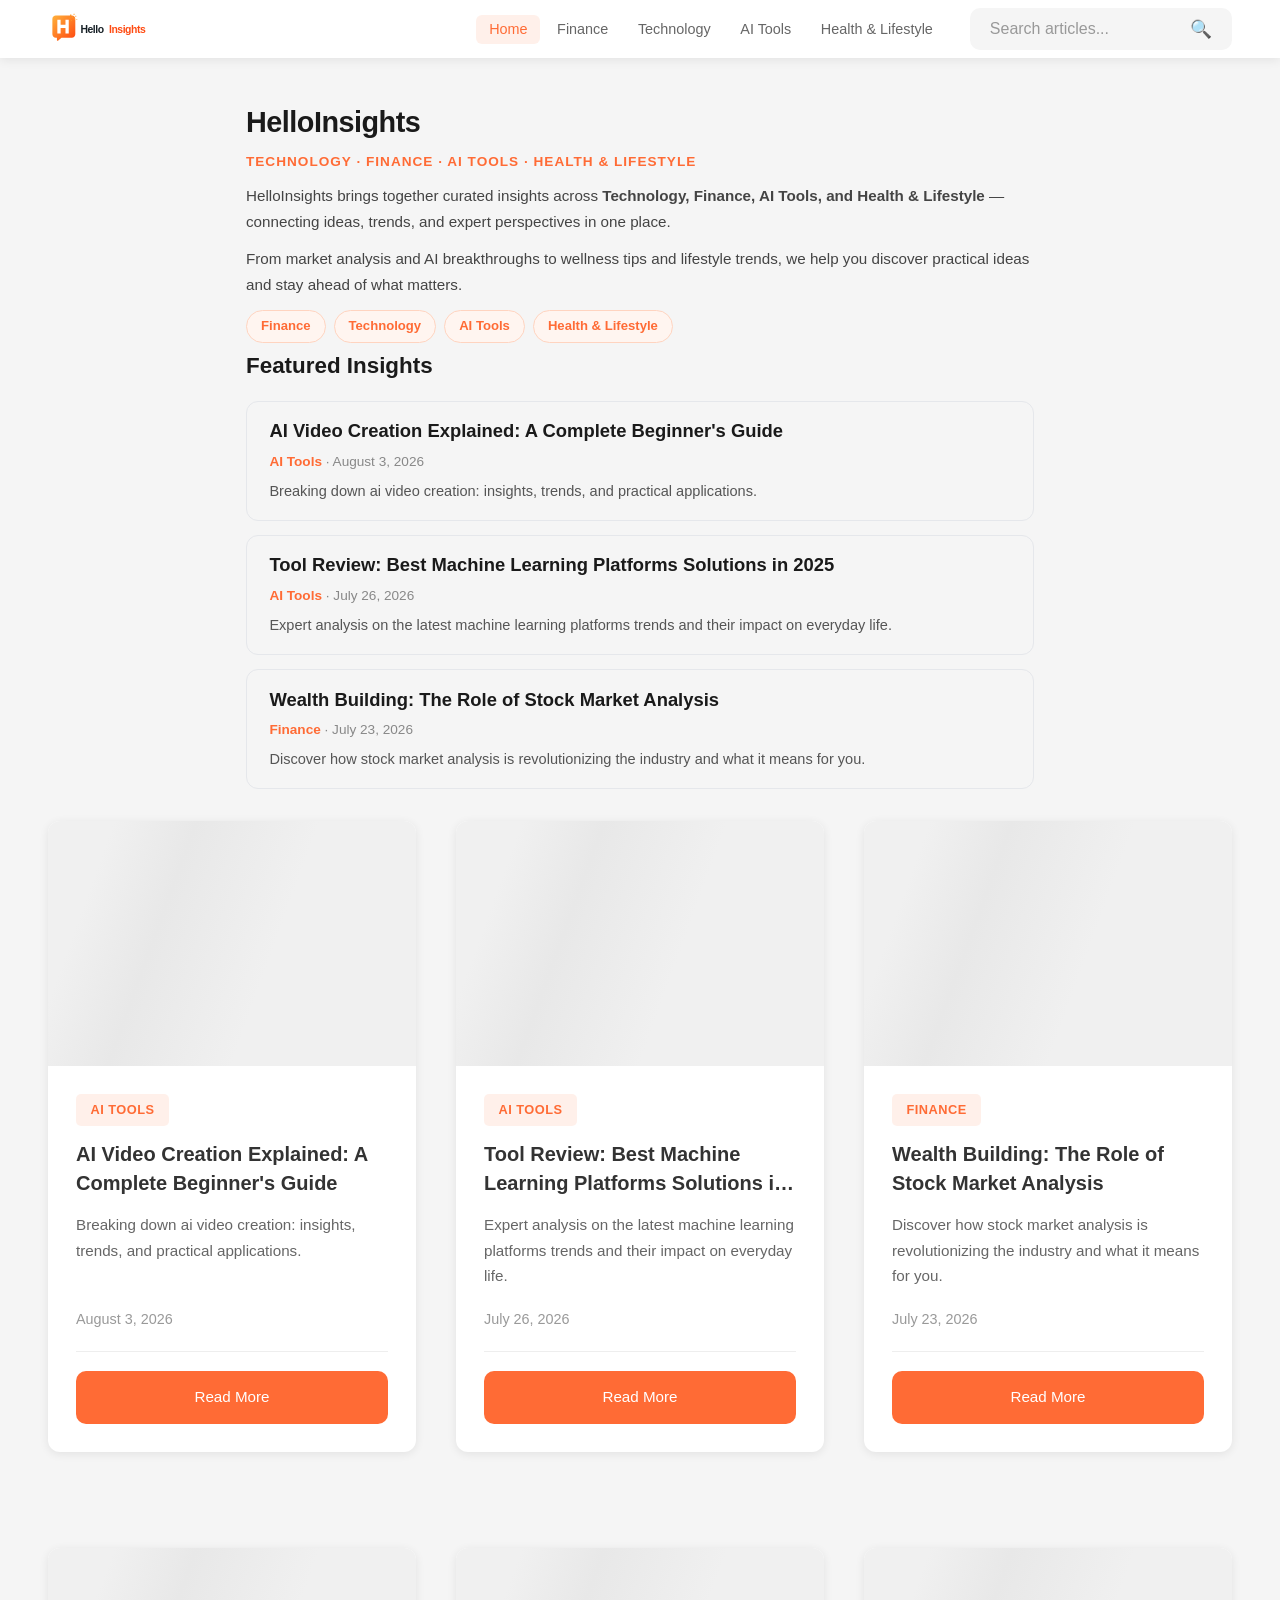
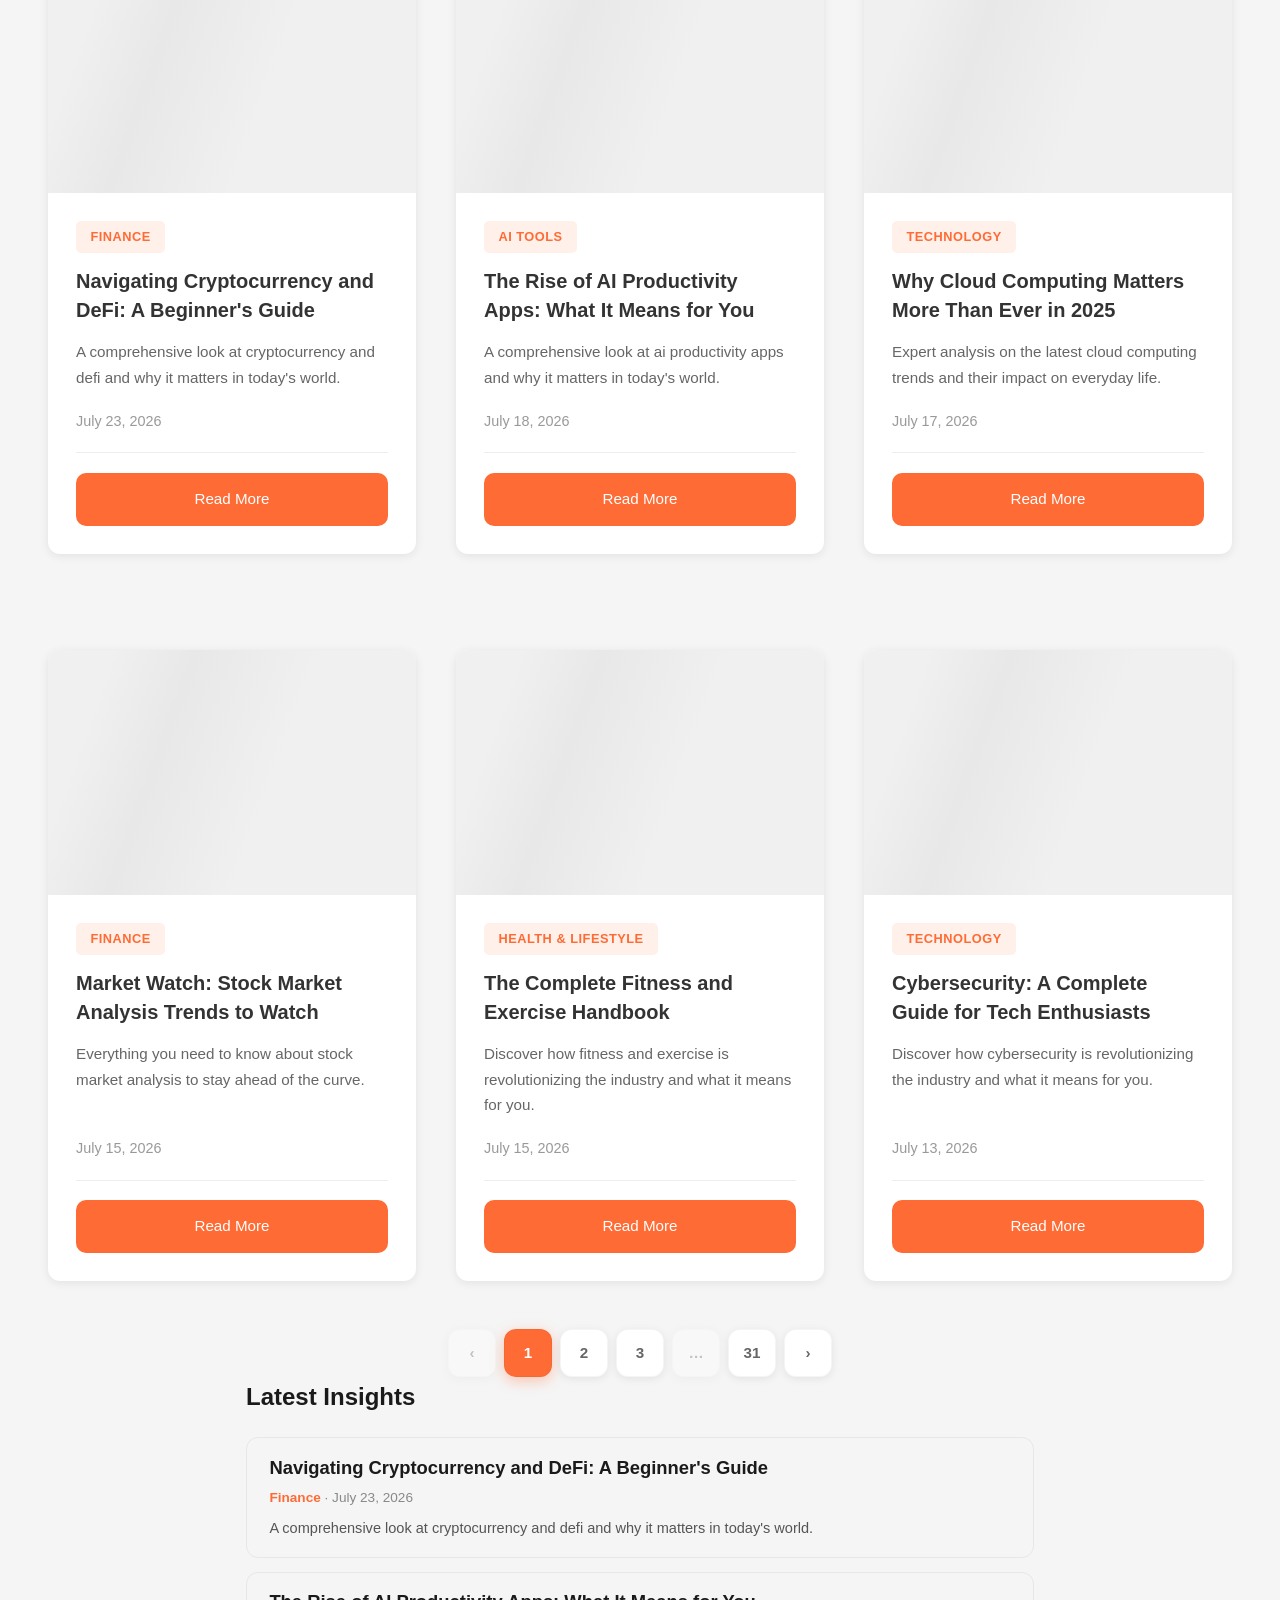
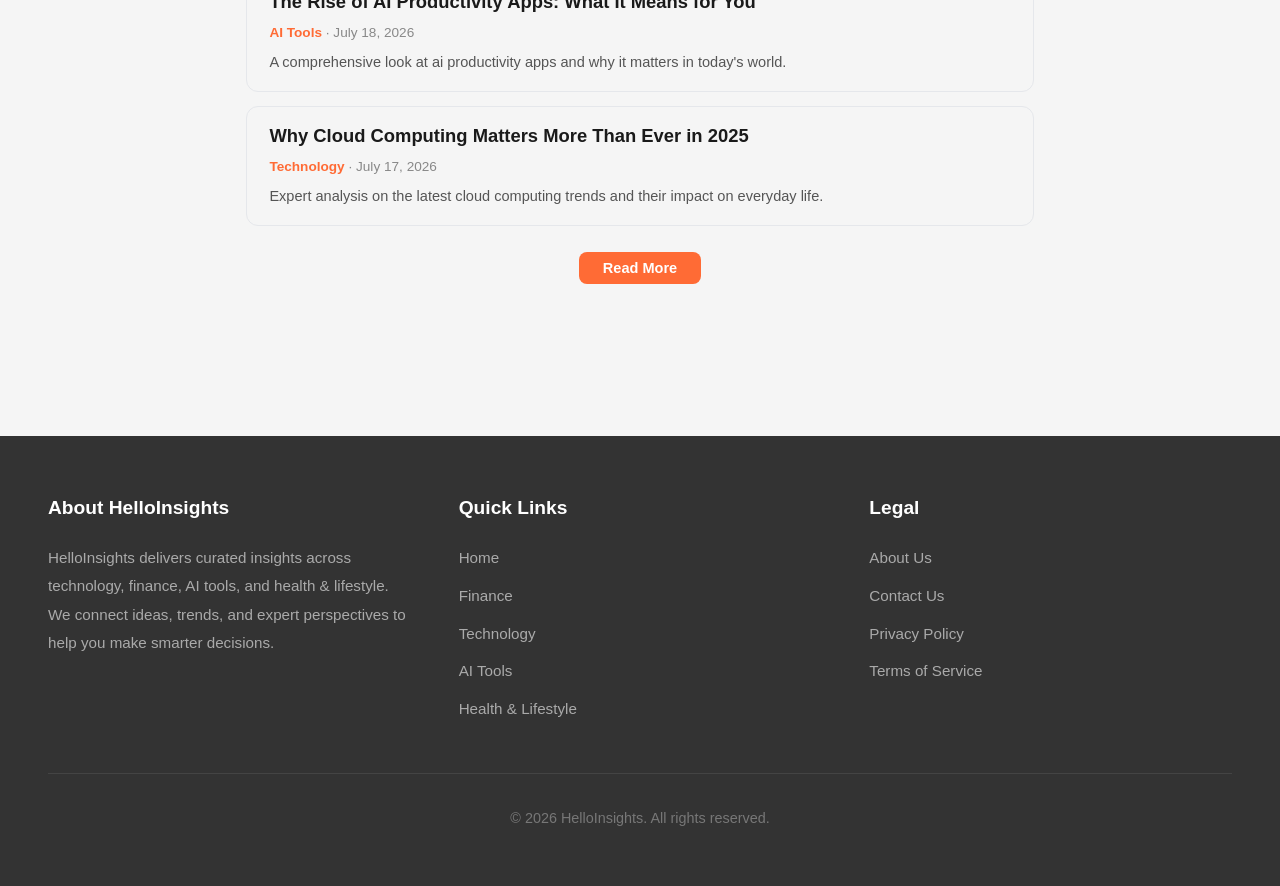
==== commit 5cee3820: "Enhance heroIntro content for various categories Updated heroIntro sections for multiple categories " ====
--- a/index.html
+++ b/index.html
@@ -219,7 +219,7 @@
             jsonFile: 'articles-technology.json',
             titleSuffix: 'Technology News & Innovation Insights | HelloInsights',
             metaDesc: 'Explore the latest technology news, product reviews, digital innovation and industry insights from HelloInsights Technology.',
-            heroIntro: '',
+            heroIntro: '<p>Technology is reshaping every aspect of our lives. HelloInsights Technology covers <strong>AI, Cybersecurity, Cloud Computing, Web3, IoT, and Emerging Tech</strong>, delivering in-depth analysis of the innovations driving the future.</p><p>We go beyond product launches and press releases to explore how technology transforms industries, economies, and everyday experiences.</p>',
             gaId: 'G-TECH-XXXXXXX',
             featuredTopics: ['AI', 'Cybersecurity', 'Cloud', 'Web3', 'IoT']
         },
@@ -231,7 +231,7 @@
             jsonFile: 'articles-ai-tools.json',
             titleSuffix: 'AI Tools News & Reviews | HelloInsights',
             metaDesc: 'Explore the latest AI tools news, reviews, and artificial intelligence insights from HelloInsights AI Tools.',
-            heroIntro: '',
+            heroIntro: '<p>AI tools are redefining productivity, creativity, and decision-making. HelloInsights AI Tools covers <strong>ChatGPT, AI Image Generation, AI Coding, Automation, ML Platforms</strong>, and more — from practical reviews to strategic analysis.</p><p>We help you navigate the rapidly evolving AI landscape, so you can choose the right tools and stay ahead of the curve.</p>',
             gaId: 'G-AITOOLS-XXXXXXX',
             featuredTopics: ['ChatGPT', 'AI Image', 'AI Coding', 'Automation', 'ML Platforms']
         },
@@ -243,21 +243,50 @@
             jsonFile: 'articles-health-lifestyle.json',
             titleSuffix: 'Health & Lifestyle Insights | HelloInsights',
             metaDesc: 'Explore the latest health news, wellness tips, and lifestyle insights from HelloInsights Health & Lifestyle.',
-            heroIntro: '',
+            heroIntro: '<p>Living well starts with informed choices. HelloInsights Health & Lifestyle explores <strong>Nutrition, Fitness, Mental Health, Sleep, Wellness, and Sustainable Living</strong>, blending science-backed research with practical advice.</p><p>From the latest health breakthroughs to everyday wellness tips, we help you build a healthier, more balanced life.</p>',
             gaId: 'G-HEALTH-XXXXXXX',
             featuredTopics: ['Nutrition', 'Fitness', 'Mental Health', 'Sleep', 'Wellness']
         }
     };
-    // ===== MAIN DOMAIN TITLE/META =====
+
+    // ===== MAIN DOMAIN CONFIG =====
     var MAIN_DOMAIN_TITLE = 'HelloInsights | Technology, Finance, AI & Lifestyle Insights';
     var MAIN_DOMAIN_META = 'Explore the latest insights on technology, finance, AI tools, health, and lifestyle. Discover practical ideas, trends, and expert perspectives with HelloInsights.';
-    // ===== GA4 — Independent per subdomain =====
+    var MAIN_DOMAIN_NAME = 'HelloInsights';
+    var MAIN_DOMAIN_TAGLINE = 'TECHNOLOGY · FINANCE · AI TOOLS · HEALTH & LIFESTYLE';
+    var MAIN_DOMAIN_ABOUT = 'HelloInsights delivers curated insights across technology, finance, AI tools, and health & lifestyle. We connect ideas, trends, and expert perspectives to help you make smarter decisions.';
+    var MAIN_DOMAIN_HERO_INTRO = '<p>HelloInsights brings together curated insights across <strong>Technology, Finance, AI Tools, and Health & Lifestyle</strong> — connecting ideas, trends, and expert perspectives in one place.</p><p>From market analysis and AI breakthroughs to wellness tips and lifestyle trends, we help you discover practical ideas and stay ahead of what matters.</p>';
+    var MAIN_DOMAIN_GA_ID = 'G-Q4QHZKZT46';
+    var BASE_DOMAIN = 'helloinsights.online';
+
+    // ===== ALL CATEGORY NAMES (for main domain) =====
+    var ALL_CATEGORY_NAMES = {};
     (function() {
-        var host = window.location.hostname;
-        var sub = host.split('.')[0];
-        var cfg = SITE_CONFIGS[sub];
-        var isSubdomain = !!cfg;
-        var gaId = isSubdomain ? cfg.gaId : 'G-Q4QHZKZT46';
+        var keys = Object.keys(SITE_CONFIGS);
+        for (var i = 0; i < keys.length; i++) {
+            ALL_CATEGORY_NAMES[keys[i]] = SITE_CONFIGS[keys[i]].name;
+        }
+    })();
+
+    // ===== ALL FALLBACK IMAGES (for main domain) =====
+    var ALL_FALLBACK_IMAGES = {};
+    (function() {
+        var keys = Object.keys(SITE_CONFIGS);
+        for (var i = 0; i < keys.length; i++) {
+            ALL_FALLBACK_IMAGES[keys[i]] = SITE_CONFIGS[keys[i]].fallbackImage;
+        }
+    })();
+
+    // ===== DETECT DOMAIN =====
+    var host = window.location.hostname;
+    var sub = host.split('.')[0];
+    var IS_MAIN_DOMAIN = !SITE_CONFIGS[sub];
+    var CFG = IS_MAIN_DOMAIN ? null : SITE_CONFIGS[sub];
+    var CAT_ID = IS_MAIN_DOMAIN ? '' : sub;
+
+    // ===== GA4 =====
+    (function() {
+        var gaId = IS_MAIN_DOMAIN ? MAIN_DOMAIN_GA_ID : CFG.gaId;
         if (!gaId || gaId.indexOf('XXXXXXX') !== -1) return;
         var s = document.createElement('script');
         s.async = true;
@@ -269,65 +298,116 @@
         gtag('js', new Date());
         gtag('config', gaId);
     })();
-    // ===== Auto-detect subdomain =====
-    var host = window.location.hostname;
-    var sub = host.split('.')[0];
-    var CFG = SITE_CONFIGS[sub] || SITE_CONFIGS['finance'];
-    var IS_MAIN_DOMAIN = !SITE_CONFIGS[sub];
-    var CAT_ID = sub;
-    window.IS_SUBDOMAIN = !!SITE_CONFIGS[sub];
+
     // ===== APPLY CONFIG TO PAGE =====
     if (IS_MAIN_DOMAIN) {
         document.title = MAIN_DOMAIN_TITLE;
         document.querySelector('meta[name="description"]').setAttribute('content', MAIN_DOMAIN_META);
+        document.getElementById('siteName').textContent = MAIN_DOMAIN_NAME;
+        document.getElementById('siteTagline').textContent = MAIN_DOMAIN_TAGLINE;
+        document.getElementById('footerAboutTitle').textContent = 'About HelloInsights';
+        document.getElementById('footerAboutText').textContent = MAIN_DOMAIN_ABOUT;
+        document.getElementById('heroIntro').innerHTML = MAIN_DOMAIN_HERO_INTRO;
     } else {
         document.title = CFG.titleSuffix;
         document.querySelector('meta[name="description"]').setAttribute('content', CFG.metaDesc);
-    }
-    document.getElementById('siteName').textContent = CFG.name;
-    document.getElementById('siteTagline').textContent = CFG.tagline;
-    document.getElementById('footerAboutTitle').textContent = 'About ' + CFG.name;
-    document.getElementById('footerAboutText').textContent = CFG.aboutText;
-    // Hero Intro
-    var heroIntroEl = document.getElementById('heroIntro');
-    if (heroIntroEl && CFG.heroIntro) {
-        heroIntroEl.innerHTML = CFG.heroIntro;
-    } else if (heroIntroEl) {
-        heroIntroEl.style.display = 'none';
-    }
-    // Featured topic tags
-    var tagsEl = document.getElementById('featuredTags');
-    if (tagsEl && CFG.featuredTopics) {
-        var tagsHtml = '';
-        for (var t = 0; t < CFG.featuredTopics.length; t++) {
-            tagsHtml += '<a href="#" onclick="searchByTopic(\'' + CFG.featuredTopics[t].replace(/'/g, "\\'") + '\');return false;">' + CFG.featuredTopics[t] + '</a>';
-        }
-        tagsEl.innerHTML = tagsHtml;
-    }
-    // Nav
-    document.getElementById('navList').innerHTML =
-        '<li><a href="index.html">Home</a></li>' +
-        '<li><a href="index.html" class="active">' + CFG.name + '</a></li>';
-    // Footer links
-    document.getElementById('footerLinks').innerHTML =
-        '<li><a href="index.html">Home</a></li>' +
-        '<li><a href="index.html">' + CFG.name + '</a></li>';
+        document.getElementById('siteName').textContent = CFG.name;
+        document.getElementById('siteTagline').textContent = CFG.tagline;
+        document.getElementById('footerAboutTitle').textContent = 'About ' + CFG.name;
+        document.getElementById('footerAboutText').textContent = CFG.aboutText;
+        if (CFG.heroIntro) {
+            document.getElementById('heroIntro').innerHTML = CFG.heroIntro;
+        } else {
+            document.getElementById('heroIntro').style.display = 'none';
+        }
+    }
+
+    // ===== NAVIGATION =====
+    function buildSubdomainUrl(catId) {
+        return 'https://' + catId + '.' + BASE_DOMAIN;
+    }
+    (function() {
+        var navList = document.getElementById('navList');
+        if (IS_MAIN_DOMAIN) {
+            var html = '<li><a href="index.html" class="active">Home</a></li>';
+            var catKeys = Object.keys(SITE_CONFIGS);
+            for (var i = 0; i < catKeys.length; i++) {
+                var k = catKeys[i];
+                html += '<li><a href="' + buildSubdomainUrl(k) + '/index.html">' + SITE_CONFIGS[k].name + '</a></li>';
+            }
+            navList.innerHTML = html;
+        } else {
+            navList.innerHTML =
+                '<li><a href="' + buildSubdomainUrl('') + '/index.html">Home</a></li>' +
+                '<li><a href="index.html" class="active">' + CFG.name + '</a></li>';
+        }
+    })();
+
+    // ===== FOOTER LINKS =====
+    (function() {
+        var footerLinks = document.getElementById('footerLinks');
+        if (IS_MAIN_DOMAIN) {
+            var html = '<li><a href="index.html">Home</a></li>';
+            var catKeys = Object.keys(SITE_CONFIGS);
+            for (var i = 0; i < catKeys.length; i++) {
+                var k = catKeys[i];
+                html += '<li><a href="' + buildSubdomainUrl(k) + '/index.html">' + SITE_CONFIGS[k].name + '</a></li>';
+            }
+            footerLinks.innerHTML = html;
+        } else {
+            footerLinks.innerHTML =
+                '<li><a href="' + buildSubdomainUrl('') + '/index.html">Home</a></li>' +
+                '<li><a href="index.html">' + CFG.name + '</a></li>';
+        }
+    })();
+
+    // ===== FEATURED TOPIC TAGS =====
+    (function() {
+        var tagsEl = document.getElementById('featuredTags');
+        if (!tagsEl) return;
+        if (IS_MAIN_DOMAIN) {
+            // Show all category names as tags, linking to subdomain
+            var html = '';
+            var catKeys = Object.keys(SITE_CONFIGS);
+            for (var i = 0; i < catKeys.length; i++) {
+                var k = catKeys[i];
+                html += '<a href="' + buildSubdomainUrl(k) + '/index.html">' + SITE_CONFIGS[k].name + '</a>';
+            }
+            tagsEl.innerHTML = html;
+        } else if (CFG.featuredTopics) {
+            var html2 = '';
+            for (var t = 0; t < CFG.featuredTopics.length; t++) {
+                html2 += '<a href="#" onclick="searchByTopic(\'' + CFG.featuredTopics[t].replace(/'/g, "\\'") + '\');return false;">' + CFG.featuredTopics[t] + '</a>';
+            }
+            tagsEl.innerHTML = html2;
+        }
+    })();
+
     // ===== ARTICLE LOGIC =====
     var ARTICLES_PER_PAGE = 9;
     var currentPage = 1;
     var filteredArticles = [];
     var isSearching = false;
     var searchQuery = '';
-    var categoryNames = {};
-    categoryNames[CAT_ID] = CFG.name;
-    var fallbackImages = {};
-    fallbackImages[CAT_ID] = CFG.fallbackImage;
-    var defaultFallback = CFG.fallbackImage;
+    var categoryNames = IS_MAIN_DOMAIN ? ALL_CATEGORY_NAMES : {};
+    if (!IS_MAIN_DOMAIN) categoryNames[CAT_ID] = CFG.name;
+    var fallbackImages = IS_MAIN_DOMAIN ? ALL_FALLBACK_IMAGES : {};
+    if (!IS_MAIN_DOMAIN) fallbackImages[CAT_ID] = CFG.fallbackImage;
+    var defaultFallback = IS_MAIN_DOMAIN ? ALL_FALLBACK_IMAGES['finance'] : CFG.fallbackImage;
     var allArticlesCache = [];
     var latestExpanded = false;
     var featuredExpanded = false;
     var featuredArticles = [];
     var latestArticles = [];
+
+    // Build article URL (main domain links to subdomain article page)
+    function getArticleUrl(article) {
+        if (IS_MAIN_DOMAIN) {
+            return buildSubdomainUrl(article.category) + '/article.html?id=' + article.id;
+        }
+        return 'article.html?id=' + article.id;
+    }
+
     // Format date
     function formatDate(dateStr) {
         if (!dateStr) return '';
@@ -337,25 +417,30 @@
         var months = ['January','February','March','April','May','June','July','August','September','October','November','December'];
         return months[d.getMonth()] + ' ' + d.getDate() + ', ' + d.getFullYear();
     }
+
     function getFallbackImage(cat) { return fallbackImages[cat] || defaultFallback; }
+
     function createArticleCard(article) {
         var catName = categoryNames[article.category] || article.category;
         var fb = getFallbackImage(article.category);
         var dateDisplay = formatDate(article.date);
+        var articleUrl = getArticleUrl(article);
         return '<article class="article-card">' +
             '<div class="card-image"><img src="' + article.image + '" alt="' + article.title + '" width="600" height="400" loading="lazy" decoding="async" onerror="this.src=\'' + fb + '\'"></div>' +
             '<div class="card-content">' +
             '<span class="card-category">' + catName + '</span>' +
-            '<h3 class="card-title"><a href="article.html?id=' + article.id + '">' + article.title + '</a></h3>' +
+            '<h3 class="card-title"><a href="' + articleUrl + '">' + article.title + '</a></h3>' +
             '<p class="card-excerpt">' + article.excerpt + '</p>' +
             '<div class="card-meta"><span>' + dateDisplay + '</span></div>' +
-            '<a href="article.html?id=' + article.id + '" class="read-more-btn">Read More</a>' +
+            '<a href="' + articleUrl + '" class="read-more-btn">Read More</a>' +
             '</div></article>';
     }
+
     // Inline ad banner HTML
     function createInlineAdBanner(slotId) {
         return '<div class="inline-ad-banner"><div class="ad-slot" data-ad-slot="' + slotId + '"></div></div>';
     }
+
     function renderPagination(total) {
         var pages = Math.ceil(total / ARTICLES_PER_PAGE);
         var el = document.getElementById('pagination');
@@ -380,6 +465,7 @@
         else h += '<span class="page-btn disabled">›</span>';
         el.innerHTML = h;
     }
+
     function changePage(p) {
         if (isSearching) {
             var t = Math.ceil(filteredArticles.length / ARTICLES_PER_PAGE);
@@ -394,6 +480,7 @@
         }
         window.scrollTo({ top: 0, behavior: 'smooth' });
     }
+
     function handleSearch() {
         var input = document.getElementById('searchInput');
         if (!input) return;
@@ -411,12 +498,14 @@
         if (si && st) { si.style.display = 'block'; st.textContent = 'Found ' + filteredArticles.length + ' results for "' + q + '"'; }
         renderSearchResults(filteredArticles);
     }
+
     function searchByTopic(topic) {
         var input = document.getElementById('searchInput');
         if (input) input.value = topic;
         handleSearch();
         window.scrollTo({ top: 0, behavior: 'smooth' });
     }
+
     function clearSearch() {
         isSearching = false; searchQuery = ''; currentPage = 1;
         var input = document.getElementById('searchInput');
@@ -425,15 +514,18 @@
         if (si) si.style.display = 'none';
         fetchArticlesForPage(1);
     }
+
     function initSearch() {
         var input = document.getElementById('searchInput'), btn = document.getElementById('searchBtn');
         if (input) input.addEventListener('keypress', function(e) { if (e.key === 'Enter') { e.preventDefault(); handleSearch(); } });
         if (btn) btn.addEventListener('click', function(e) { e.preventDefault(); handleSearch(); });
     }
+
     function fetchArticlesForPage(page) {
         var start = (page - 1) * ARTICLES_PER_PAGE;
         renderPageArticles(allArticlesCache.slice(start, start + ARTICLES_PER_PAGE));
     }
+
     function renderPageArticles(articles) {
         var grid = document.getElementById('articleGrid');
         var loading = document.getElementById('loading');
@@ -456,6 +548,7 @@
             window.AdConfig.renderAll();
         }
     }
+
     function renderSearchResults(articles) {
         var grid = document.getElementById('articleGrid');
         var loading = document.getElementById('loading');
@@ -480,6 +573,7 @@
             window.AdConfig.renderAll();
         }
     }
+
     // ===== Featured Insights (3 + Read More) =====
     function renderFeaturedInsights(articles) {
         featuredArticles = articles;
@@ -493,7 +587,8 @@
         for (var i = 0; i < showCount; i++) {
             var a = articles[i];
             var catName = categoryNames[a.category] || a.category;
-            html += '<a class="featured-card" href="article.html?id=' + a.id + '">' +
+            var articleUrl = getArticleUrl(a);
+            html += '<a class="featured-card" href="' + articleUrl + '">' +
                 '<p class="featured-card-title">' + a.title + '</p>' +
                 '<p class="featured-card-meta"><span class="cat">' + catName + '</span> · ' + formatDate(a.date) + '</p>' +
                 '<p class="featured-card-excerpt">' + a.excerpt + '</p>' +
@@ -512,6 +607,7 @@
         featuredExpanded = true;
         renderFeaturedInsights(featuredArticles);
     }
+
     // ===== Latest Insights (bottom, 3 + Read More) =====
     function renderLatestInsights(articles) {
         latestArticles = articles;
@@ -524,7 +620,8 @@
         for (var i = 0; i < showCount; i++) {
             var a = articles[i];
             var catName = categoryNames[a.category] || a.category;
-            html += '<a class="latest-card" href="article.html?id=' + a.id + '">' +
+            var articleUrl = getArticleUrl(a);
+            html += '<a class="latest-card" href="' + articleUrl + '">' +
                 '<p class="latest-card-title">' + a.title + '</p>' +
                 '<p class="latest-card-meta"><span class="cat">' + catName + '</span> · ' + formatDate(a.date) + '</p>' +
                 '<p class="latest-card-excerpt">' + a.excerpt + '</p>' +
@@ -543,41 +640,90 @@
         latestExpanded = true;
         renderLatestInsights(latestArticles);
     }
+
     // ===== Load Articles =====
-    fetch(CFG.jsonFile)
-        .then(function(r) { if (!r.ok) throw new Error('HTTP ' + r.status); return r.json(); })
-        .then(function(data) {
-            allArticlesCache = data.articles || [];
-            // Sort by date descending
-            allArticlesCache.sort(function(a, b) {
-                return (b.date || '').localeCompare(a.date || '');
+    function initApp(allArticles) {
+        allArticlesCache = allArticles;
+        allArticlesCache.sort(function(a, b) {
+            return (b.date || '').localeCompare(a.date || '');
+        });
+        // Featured: articles with featured=true, or fallback to first 3
+        var featured = allArticlesCache.filter(function(a) { return a.featured === true; });
+        if (featured.length === 0) {
+            featured = allArticlesCache.slice(0, 3);
+        }
+        // Latest: top articles by date, excluding featured ones
+        var featuredIds = {};
+        for (var f = 0; f < featured.length; f++) featuredIds[featured[f].id] = true;
+        var latest = allArticlesCache.filter(function(a) { return !featuredIds[a.id]; }).slice(0, 12);
+        renderFeaturedInsights(featured);
+        renderLatestInsights(latest);
+        fetchArticlesForPage(1);
+        initSearch();
+    }
+
+    if (IS_MAIN_DOMAIN) {
+        // Main domain: load all 4 category JSONs in parallel, merge and sort
+        var jsonFiles = [
+            'articles-finance.json',
+            'articles-technology.json',
+            'articles-ai-tools.json',
+            'articles-health-lifestyle.json'
+        ];
+        var loadedCount = 0;
+        var mergedArticles = [];
+        var loadErrors = [];
+        for (var j = 0; j < jsonFiles.length; j++) {
+            (function(file) {
+                fetch(file)
+                    .then(function(r) { if (!r.ok) throw new Error('HTTP ' + r.status); return r.json(); })
+                    .then(function(data) {
+                        var arts = data.articles || [];
+                        for (var k = 0; k < arts.length; k++) {
+                            mergedArticles.push(arts[k]);
+                        }
+                        loadedCount++;
+                        if (loadedCount === jsonFiles.length) {
+                            initApp(mergedArticles);
+                        }
+                    })
+                    .catch(function(err) {
+                        loadErrors.push(file + ': ' + err.message);
+                        loadedCount++;
+                        if (loadedCount === jsonFiles.length) {
+                            if (mergedArticles.length > 0) {
+                                console.warn('Partial load errors:', loadErrors);
+                                initApp(mergedArticles);
+                            } else {
+                                var grid = document.getElementById('articleGrid');
+                                if (grid) grid.innerHTML = '<p style="text-align:center;grid-column:1/-1;padding:3rem;color:#999;">Unable to load articles: ' + loadErrors.join('; ') + '</p>';
+                            }
+                        }
+                    });
+            })(jsonFiles[j]);
+        }
+    } else {
+        // Subdomain: load single category JSON
+        fetch(CFG.jsonFile)
+            .then(function(r) { if (!r.ok) throw new Error('HTTP ' + r.status); return r.json(); })
+            .then(function(data) {
+                initApp(data.articles || []);
+            })
+            .catch(function(err) {
+                console.error('Load error:', err.message);
+                var grid = document.getElementById('articleGrid');
+                if (grid) grid.innerHTML = '<p style="text-align:center;grid-column:1/-1;padding:3rem;color:#999;">Unable to load articles: ' + err.message + '</p>';
             });
-            // Featured: articles with featured=true, or fallback to first 3
-            var featured = allArticlesCache.filter(function(a) { return a.featured === true; });
-            if (featured.length === 0) {
-                featured = allArticlesCache.slice(0, 3);
-            }
-            // Latest: top articles by date, excluding featured ones
-            var featuredIds = {};
-            for (var f = 0; f < featured.length; f++) featuredIds[featured[f].id] = true;
-            var latest = allArticlesCache.filter(function(a) { return !featuredIds[a.id]; }).slice(0, 12);
-            renderFeaturedInsights(featured);
-            renderLatestInsights(latest);
-            fetchArticlesForPage(1);
-            initSearch();
-        })
-        .catch(function(err) {
-            console.error('Load error:', err.message);
-            var grid = document.getElementById('articleGrid');
-            if (grid) grid.innerHTML = '<p style="text-align:center;grid-column:1/-1;padding:3rem;color:#999;">Unable to load articles: ' + err.message + '</p>';
-        });
+    }
+
     // Config loader integration
     if (typeof loadSiteConfig === 'function') {
         loadSiteConfig(function(config) {
             if (config && config.categories) {
                 for (var i = 0; i < config.categories.length; i++) {
-                    if (config.categories[i].id === CAT_ID) {
-                        categoryNames[CAT_ID] = config.categories[i].name;
+                    var catId = config.categories[i].id;
+                    if (categoryNames[catId] !== undefined) {
+                        categoryNames[catId] = config.categories[i].name;
                     }
                 }
             }
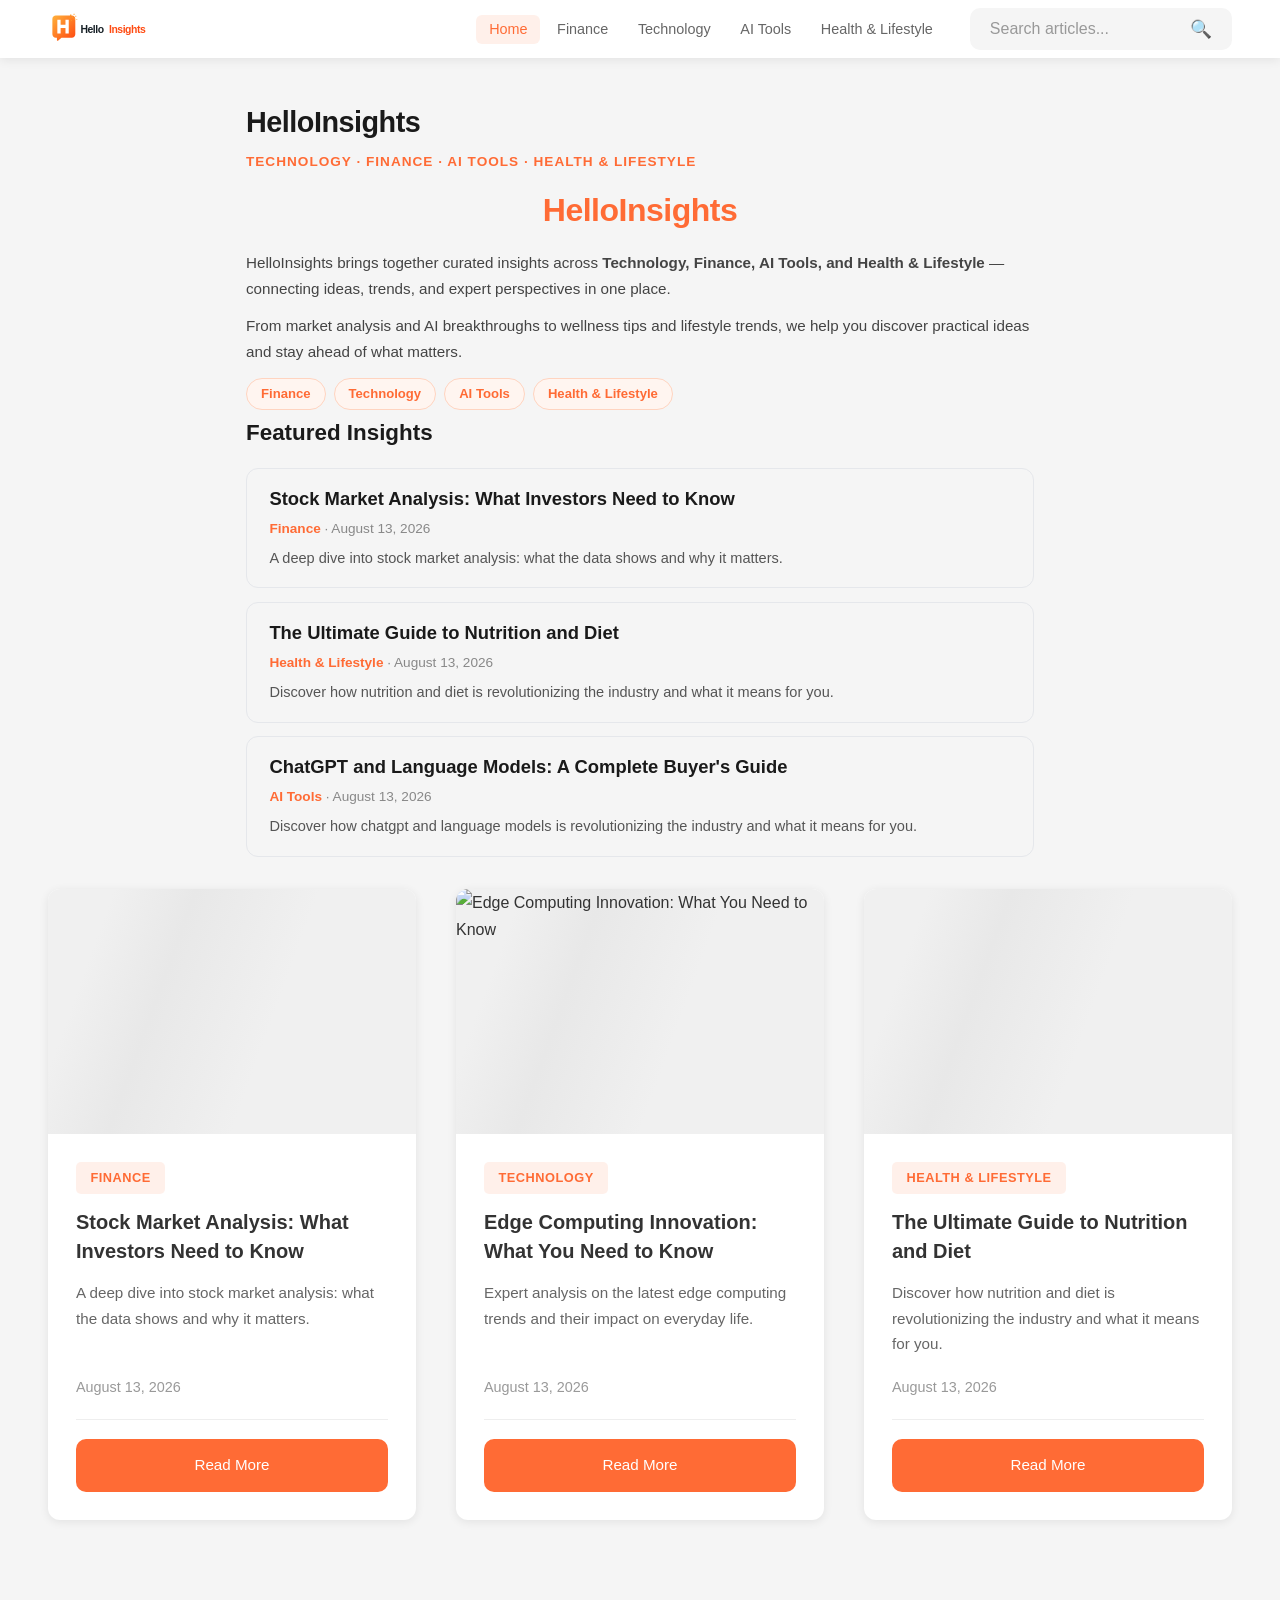
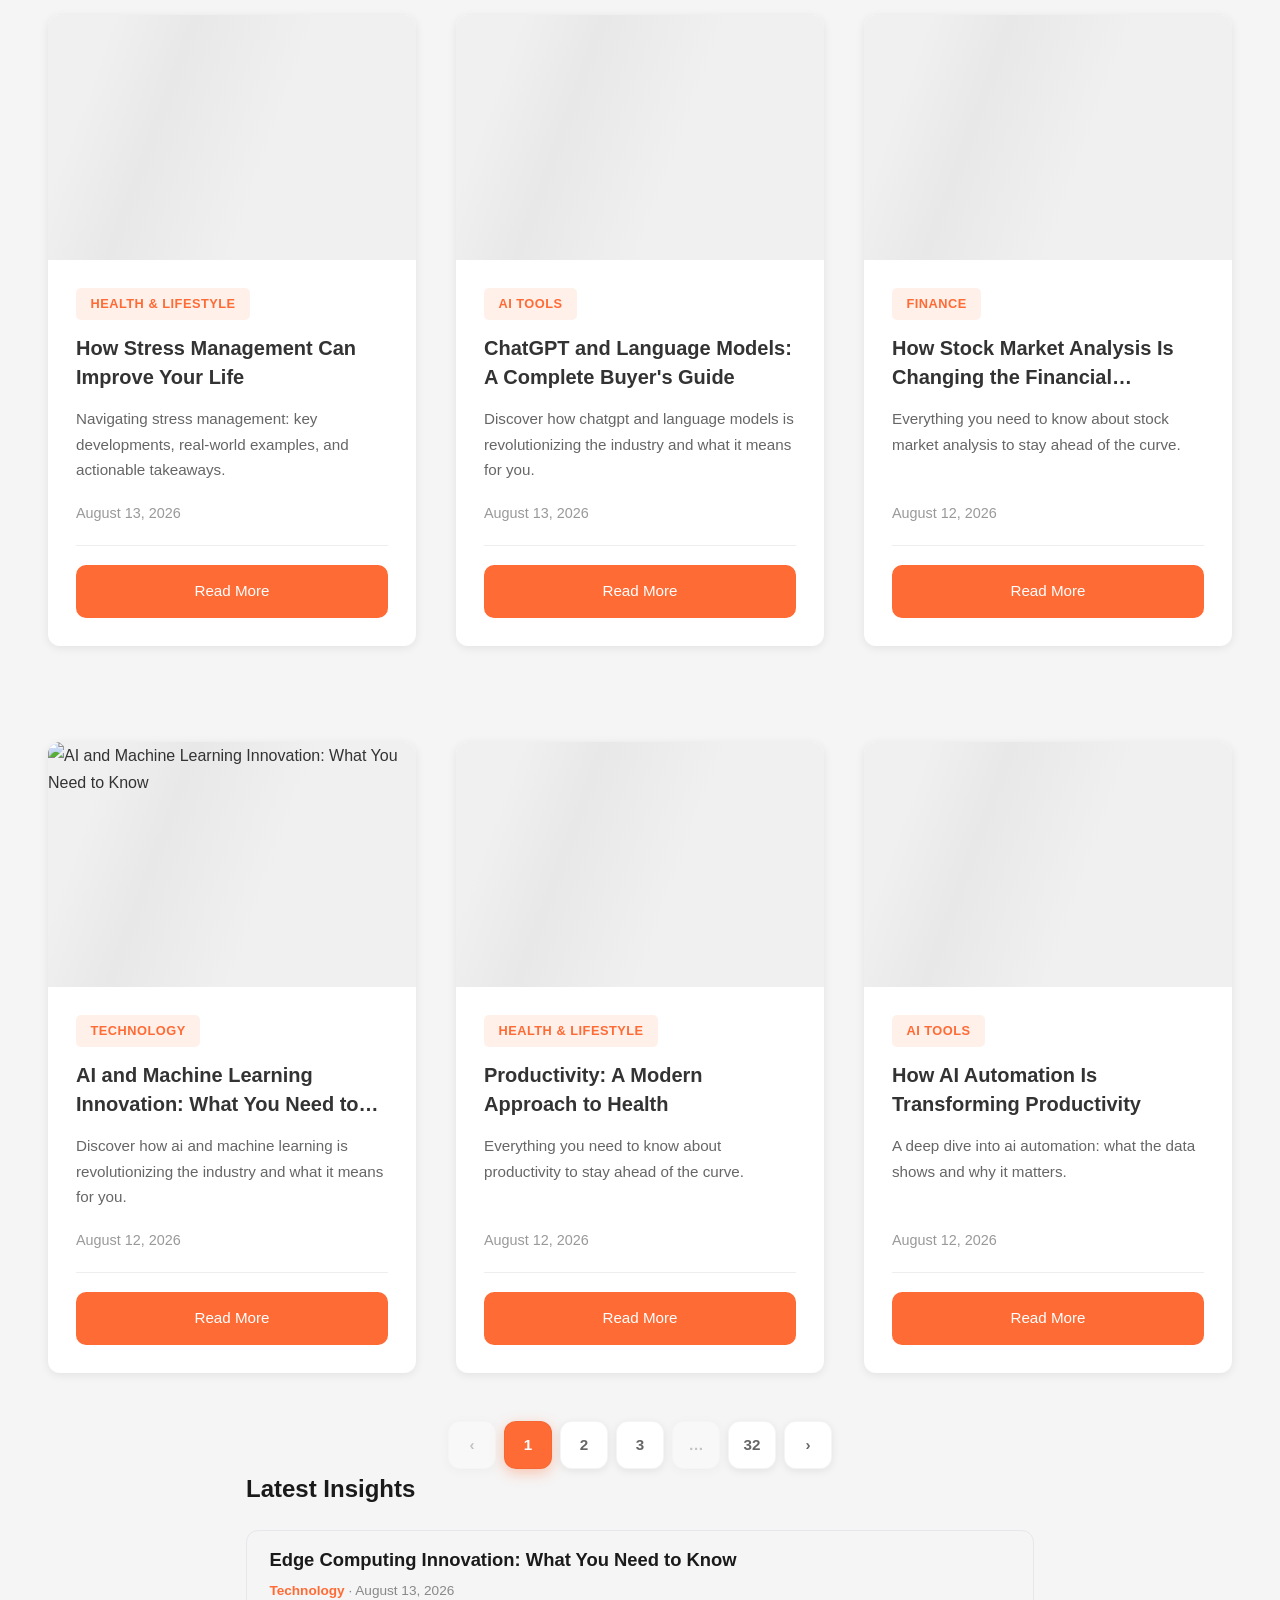
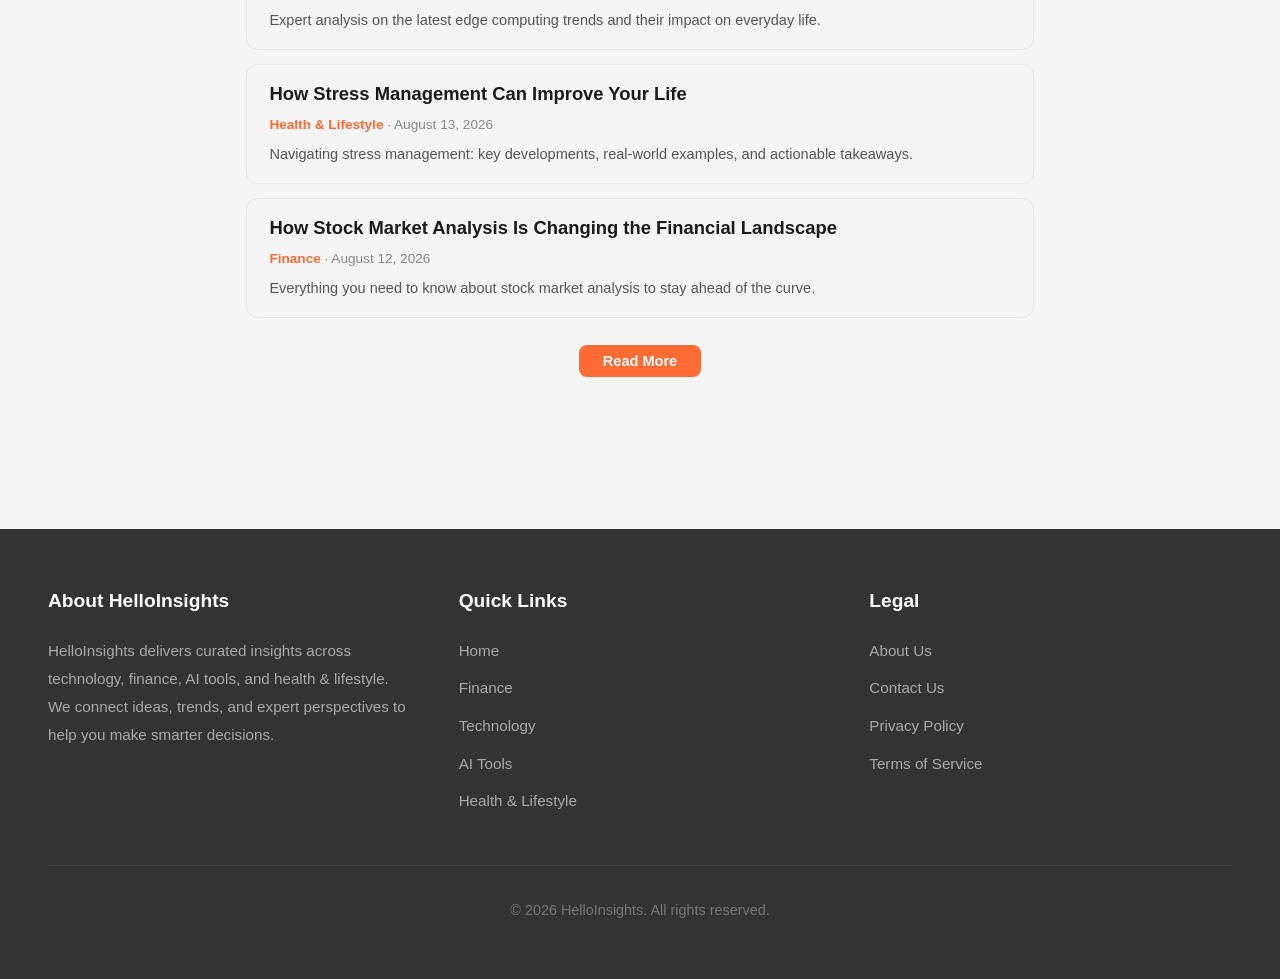
==== commit c0ddfed1: "Change hero intro from paragraph to header format" ====
--- a/index.html
+++ b/index.html
@@ -255,7 +255,7 @@
     var MAIN_DOMAIN_NAME = 'HelloInsights';
     var MAIN_DOMAIN_TAGLINE = 'TECHNOLOGY · FINANCE · AI TOOLS · HEALTH & LIFESTYLE';
     var MAIN_DOMAIN_ABOUT = 'HelloInsights delivers curated insights across technology, finance, AI tools, and health & lifestyle. We connect ideas, trends, and expert perspectives to help you make smarter decisions.';
-    var MAIN_DOMAIN_HERO_INTRO = '<p>HelloInsights brings together curated insights across <strong>Technology, Finance, AI Tools, and Health & Lifestyle</strong> — connecting ideas, trends, and expert perspectives in one place.</p><p>From market analysis and AI breakthroughs to wellness tips and lifestyle trends, we help you discover practical ideas and stay ahead of what matters.</p>';
+    var MAIN_DOMAIN_HERO_INTRO = '<h1>HelloInsights</h1><p>HelloInsights brings together curated insights across <strong>Technology, Finance, AI Tools, and Health & Lifestyle</strong> — connecting ideas, trends, and expert perspectives in one place.</p><p>From market analysis and AI breakthroughs to wellness tips and lifestyle trends, we help you discover practical ideas and stay ahead of what matters.</p>';
     var MAIN_DOMAIN_GA_ID = 'G-Q4QHZKZT46';
     var BASE_DOMAIN = 'helloinsights.online';
 
--- a/style.css
+++ b/style.css
@@ -18,6 +18,7 @@
     --border-radius: 12px;
     --transition: all 0.3s ease;
 }
+.hero-intro h1{font-size:2rem;font-weight:800;color:#ff6b35;text-align:center;margin:0 0 0.8rem;letter-spacing:-0.5px;}
 html { font-size: 16px; scroll-behavior: smooth; }
 body {
     font-family: -apple-system, BlinkMacSystemFont, 'Segoe UI', Roboto, Oxygen, Ubuntu, Cantarell, sans-serif;
--- a/style.css
+++ b/style.css
@@ -18,6 +18,7 @@
     --border-radius: 12px;
     --transition: all 0.3s ease;
 }
+.hero-intro h1{font-size:2rem;font-weight:800;color:#ff6b35;text-align:center;margin:0 0 0.8rem;letter-spacing:-0.5px;}
 html { font-size: 16px; scroll-behavior: smooth; }
 body {
     font-family: -apple-system, BlinkMacSystemFont, 'Segoe UI', Roboto, Oxygen, Ubuntu, Cantarell, sans-serif;
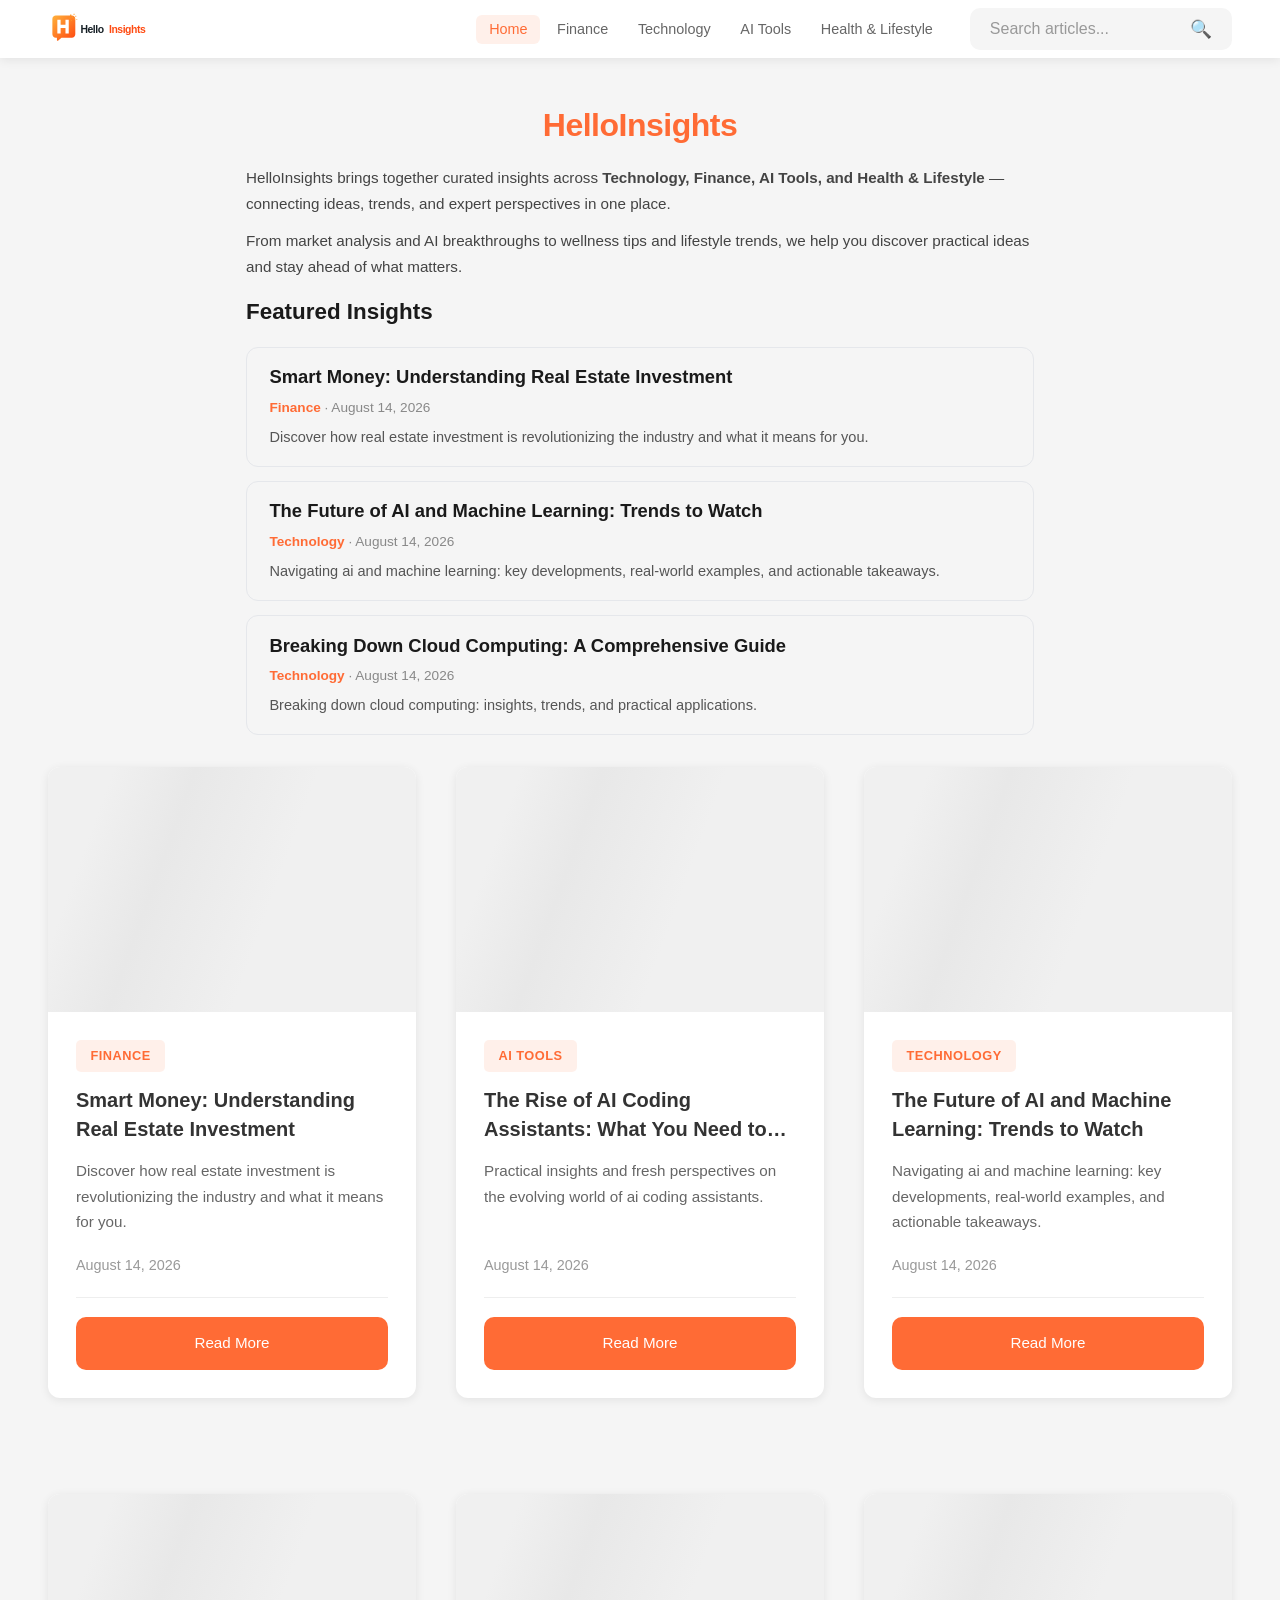
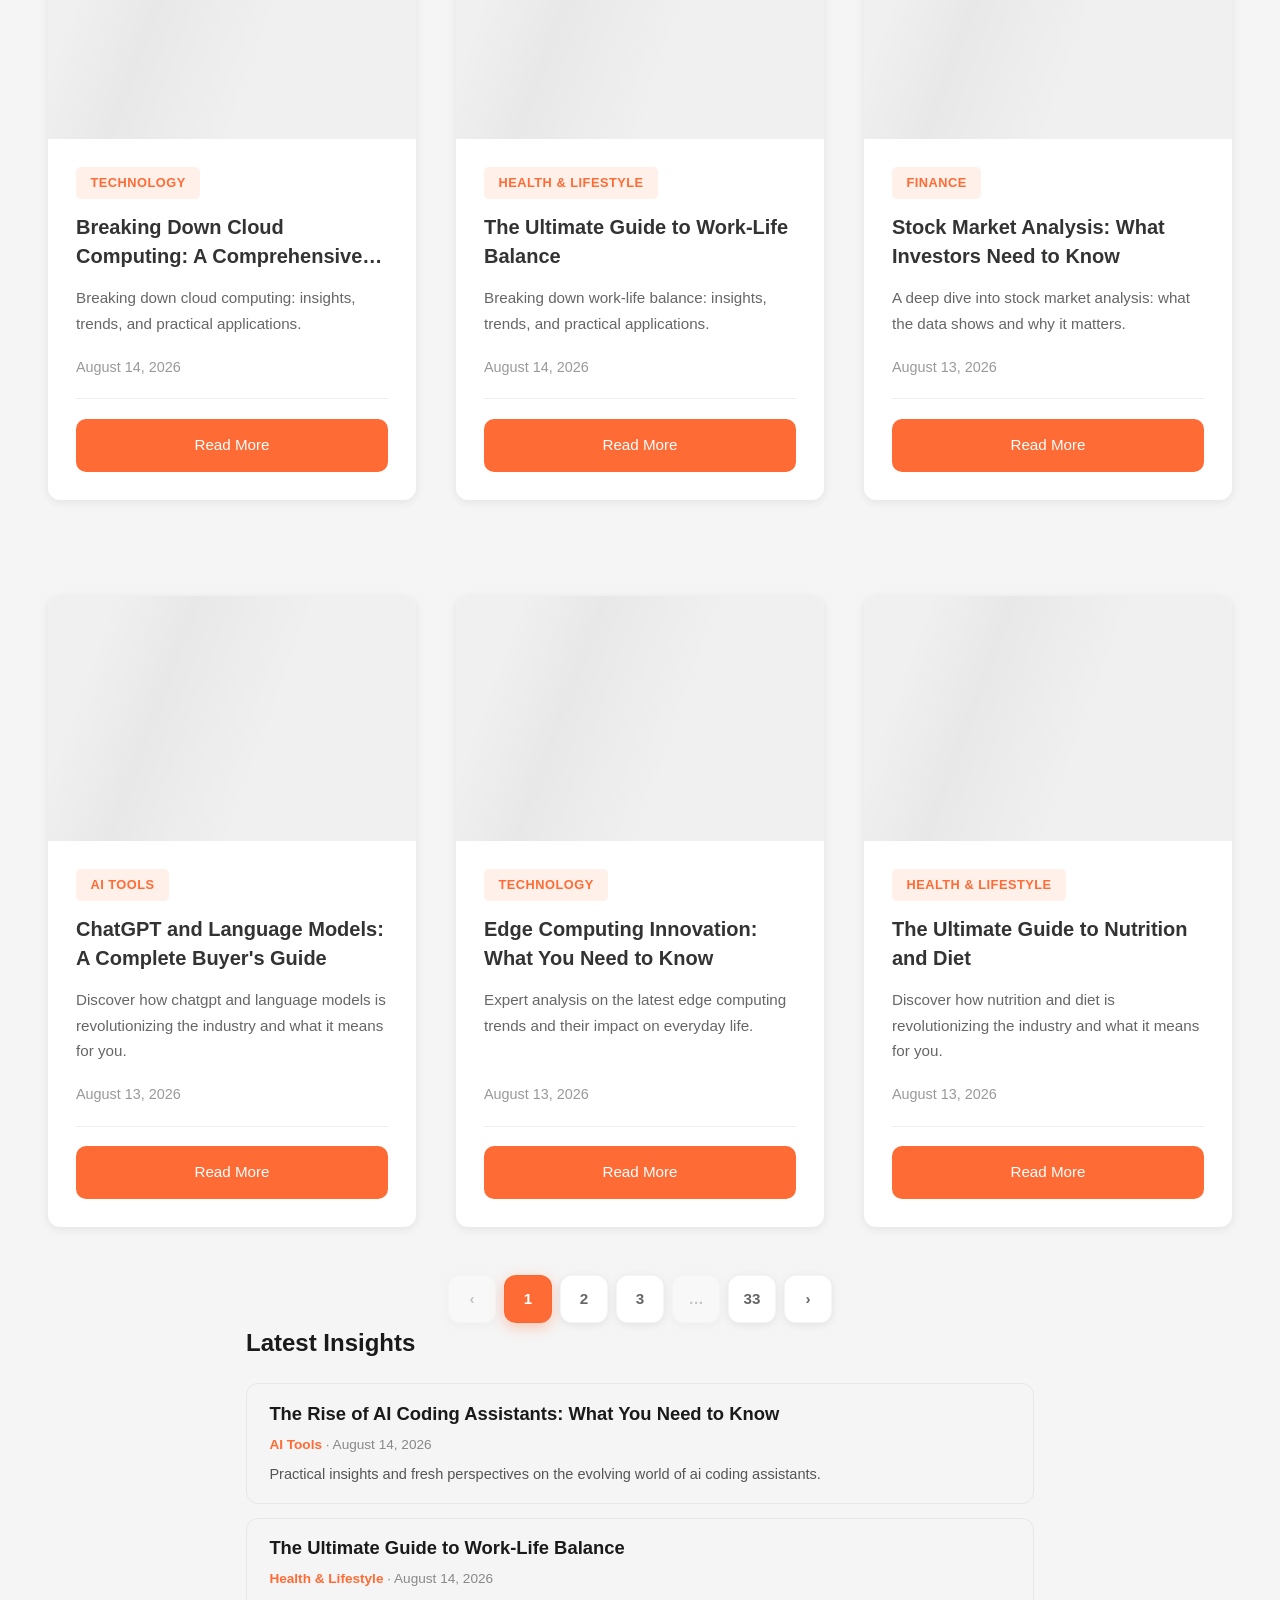
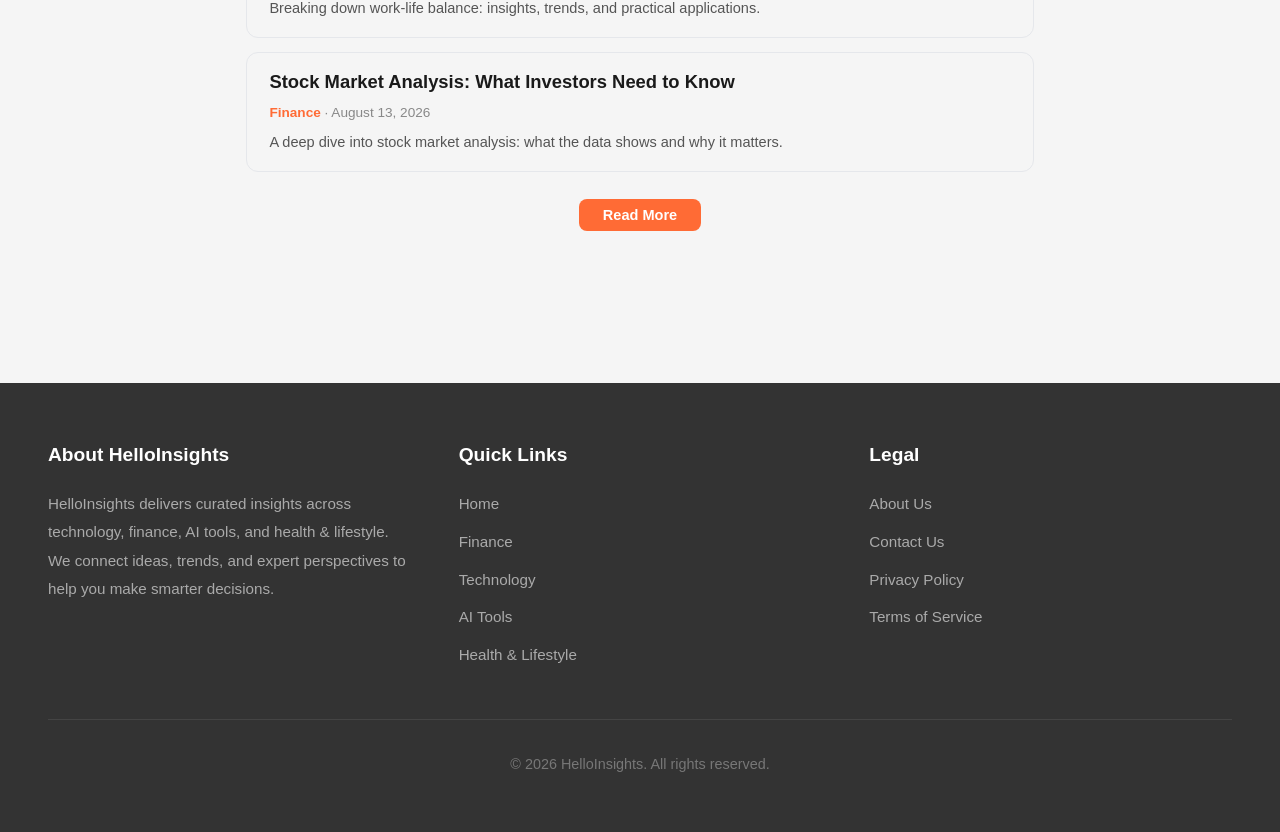
==== commit b5463f5a: "Refactor hero intro and remove page header Updated hero intro section and removed page header elemen" ====
--- a/index.html
+++ b/index.html
@@ -16,21 +16,12 @@
     <script src="ads-config.js" defer></script>
     <script src="config-loader.js" async></script>
     <style>
-    /* ===== Page Header ===== */
-    .page-header{text-align:left;margin:0 auto 0.6rem;max-width:820px;padding:0 1rem;}
-    .page-header .site-name{font-size:1.8rem;font-weight:800;color:#1a1a1a;margin:0 0 .2rem;letter-spacing:-0.5px;}
-    .page-header .site-tagline{font-size:.85rem;font-weight:600;color:#ff6b35;text-transform:uppercase;letter-spacing:1px;margin:0;}
-    /* ===== Hero Intro — Compact ===== */
+    /* ===== Hero Intro ===== */
     .hero-intro{max-width:820px;margin:0 auto 0.8rem;padding:0 1rem;text-align:left;color:#444;line-height:1.7;font-size:0.95rem;}
+    .hero-intro h1{font-size:2rem;font-weight:800;color:#ff6b35;text-align:center;margin:0 0 0.8rem;letter-spacing:-0.5px;}
     .hero-intro p{margin-bottom:0.7rem;}
     .hero-intro p:last-child{margin-bottom:0;}
-    /* ===== Hero Compact Container ===== */
-    .hero-compact{max-width:820px;margin:0 auto;padding:0 1rem;}
-    .hero-compact .hero-cta{display:inline-block;margin-top:0.5rem;padding:8px 22px;background:#ff6b35;color:#fff;border:none;border-radius:8px;font-size:.9rem;font-weight:600;cursor:pointer;text-decoration:none;transition:background .2s;}
-    .hero-compact .hero-cta:hover{background:#e55a2b;}
-    .hero-compact .featured-tags{margin-top:0.4rem;}
-    .hero-compact .featured-tags a{display:inline-block;margin-right:8px;margin-bottom:4px;padding:4px 14px;background:#fff5f0;color:#ff6b35;border:1px solid #ffd4c0;border-radius:20px;font-size:.82rem;font-weight:600;text-decoration:none;transition:background .2s,color .2s;}
-    .hero-compact .featured-tags a:hover{background:#ff6b35;color:#fff;}
+
     /* ===== Featured Insights Section ===== */
     .featured-section{max-width:820px;margin:0 auto 2rem;padding:0 1rem;}
     .featured-section h2{font-size:1.4rem;font-weight:700;color:#1a1a1a;margin-bottom:1rem;}
@@ -60,10 +51,8 @@
         .nav a{font-size:14px!important;padding:6px 8px!important;}
         .search-box input{font-size:13px!important;height:32px!important;}
         .search-box button{font-size:14px!important;height:32px!important;width:32px!important;}
-        .page-header{margin-top:0.5rem!important;margin-bottom:0.5rem!important;}
-        .page-header .site-name{font-size:1.4rem!important;}
-        .page-header .site-tagline{font-size:.78rem!important;}
         .hero-intro{margin-bottom:0.6rem!important;}
+        .hero-intro h1{font-size:1.5rem!important;margin-bottom:0.5rem!important;}
         .hero-intro p{font-size:0.85rem!important;line-height:1.5!important;margin-bottom:0.5rem!important;}
         .featured-section{margin-bottom:1.2rem!important;}
         .featured-card{padding:0.75rem 0.9rem!important;margin-bottom:0.6rem!important;}
@@ -129,15 +118,8 @@
     <main class="container">
         <!-- Ad: Native Top (728×90 / responsive) -->
         <div class="ad-slot" data-ad-slot="native-top"></div>
-        <!-- Hero: compact, not full-screen -->
-        <div class="page-header">
-            <h1 class="site-name" id="siteName"></h1>
-            <p class="site-tagline" id="siteTagline"></p>
-        </div>
+        <!-- Hero Intro -->
         <div class="hero-intro" id="heroIntro"></div>
-        <div class="hero-compact">
-            <div class="featured-tags" id="featuredTags"></div>
-        </div>
         <!-- Search -->
         <div id="searchInfo" style="display:none;margin-bottom:1rem;padding:.5rem 1rem;background:#fff3cd;border-radius:8px;">
             <span id="searchText"></span>
@@ -207,7 +189,7 @@
             jsonFile: 'articles-finance.json',
             titleSuffix: 'Finance News, Investing & Market Insights | HelloInsights',
             metaDesc: 'Explore personal finance, investing, markets, banking, fintech, economic trends and money management insights from HelloInsights Finance.',
-            heroIntro: '<p>Finance influences how we save, invest, spend, and plan for the future. HelloInsights Finance explores <strong>Personal Finance, Investing, Markets, Banking, Fintech, Economy, and Money Management</strong>, connecting practical financial knowledge with broader trends shaping money and markets.</p><p>Our editorial coverage goes beyond headlines to explain why financial developments matter — from investment strategies and banking innovation to inflation, interest rates, and economic shifts.</p>',
+            heroIntro: '<p>Finance, investing, markets, banking, fintech, and practical money insights for everyday financial decisions.</p>',
             gaId: 'G-FINANCE-XXXXXXX',
             featuredTopics: ['Personal Finance', 'Investing', 'Markets', 'Fintech', 'Banking']
         },
@@ -219,7 +201,7 @@
             jsonFile: 'articles-technology.json',
             titleSuffix: 'Technology News & Innovation Insights | HelloInsights',
             metaDesc: 'Explore the latest technology news, product reviews, digital innovation and industry insights from HelloInsights Technology.',
-            heroIntro: '<p>Technology is reshaping every aspect of our lives. HelloInsights Technology covers <strong>AI, Cybersecurity, Cloud Computing, Web3, IoT, and Emerging Tech</strong>, delivering in-depth analysis of the innovations driving the future.</p><p>We go beyond product launches and press releases to explore how technology transforms industries, economies, and everyday experiences.</p>',
+            heroIntro: '<p>Technology, apps, gadgets, digital products, and the latest trends shaping how we work, connect, and live.</p>',
             gaId: 'G-TECH-XXXXXXX',
             featuredTopics: ['AI', 'Cybersecurity', 'Cloud', 'Web3', 'IoT']
         },
@@ -227,11 +209,11 @@
             name: 'AI Tools',
             tagline: 'AI TOOLS NEWS & INSIGHTS',
             aboutText: 'Your trusted source for the latest AI tools news, reviews, and industry insights.',
-            fallbackImage: 'https://images.unsplash.com/photo-1677442136019-21780ecf995?w=600&h=400&fit=crop',
+            fallbackImage: 'https://images.unsplash.com/photo-1682687982501-1e58ab814714?w=600&h=400&fit=crop',
             jsonFile: 'articles-ai-tools.json',
             titleSuffix: 'AI Tools News & Reviews | HelloInsights',
             metaDesc: 'Explore the latest AI tools news, reviews, and artificial intelligence insights from HelloInsights AI Tools.',
-            heroIntro: '<p>AI tools are redefining productivity, creativity, and decision-making. HelloInsights AI Tools covers <strong>ChatGPT, AI Image Generation, AI Coding, Automation, ML Platforms</strong>, and more — from practical reviews to strategic analysis.</p><p>We help you navigate the rapidly evolving AI landscape, so you can choose the right tools and stay ahead of the curve.</p>',
+            heroIntro: '<p>AI tools for work, writing, productivity, business, creativity, and everyday tasks, with useful tools worth trying.</p>',
             gaId: 'G-AITOOLS-XXXXXXX',
             featuredTopics: ['ChatGPT', 'AI Image', 'AI Coding', 'Automation', 'ML Platforms']
         },
@@ -243,7 +225,7 @@
             jsonFile: 'articles-health-lifestyle.json',
             titleSuffix: 'Health & Lifestyle Insights | HelloInsights',
             metaDesc: 'Explore the latest health news, wellness tips, and lifestyle insights from HelloInsights Health & Lifestyle.',
-            heroIntro: '<p>Living well starts with informed choices. HelloInsights Health & Lifestyle explores <strong>Nutrition, Fitness, Mental Health, Sleep, Wellness, and Sustainable Living</strong>, blending science-backed research with practical advice.</p><p>From the latest health breakthroughs to everyday wellness tips, we help you build a healthier, more balanced life.</p>',
+            heroIntro: '<p>Health, wellness, travel, habits, and lifestyle ideas for making everyday life healthier, easier, and more enjoyable.</p>',
             gaId: 'G-HEALTH-XXXXXXX',
             featuredTopics: ['Nutrition', 'Fitness', 'Mental Health', 'Sleep', 'Wellness']
         }
@@ -303,16 +285,12 @@
     if (IS_MAIN_DOMAIN) {
         document.title = MAIN_DOMAIN_TITLE;
         document.querySelector('meta[name="description"]').setAttribute('content', MAIN_DOMAIN_META);
-        document.getElementById('siteName').textContent = MAIN_DOMAIN_NAME;
-        document.getElementById('siteTagline').textContent = MAIN_DOMAIN_TAGLINE;
         document.getElementById('footerAboutTitle').textContent = 'About HelloInsights';
         document.getElementById('footerAboutText').textContent = MAIN_DOMAIN_ABOUT;
         document.getElementById('heroIntro').innerHTML = MAIN_DOMAIN_HERO_INTRO;
     } else {
         document.title = CFG.titleSuffix;
         document.querySelector('meta[name="description"]').setAttribute('content', CFG.metaDesc);
-        document.getElementById('siteName').textContent = CFG.name;
-        document.getElementById('siteTagline').textContent = CFG.tagline;
         document.getElementById('footerAboutTitle').textContent = 'About ' + CFG.name;
         document.getElementById('footerAboutText').textContent = CFG.aboutText;
         if (CFG.heroIntro) {
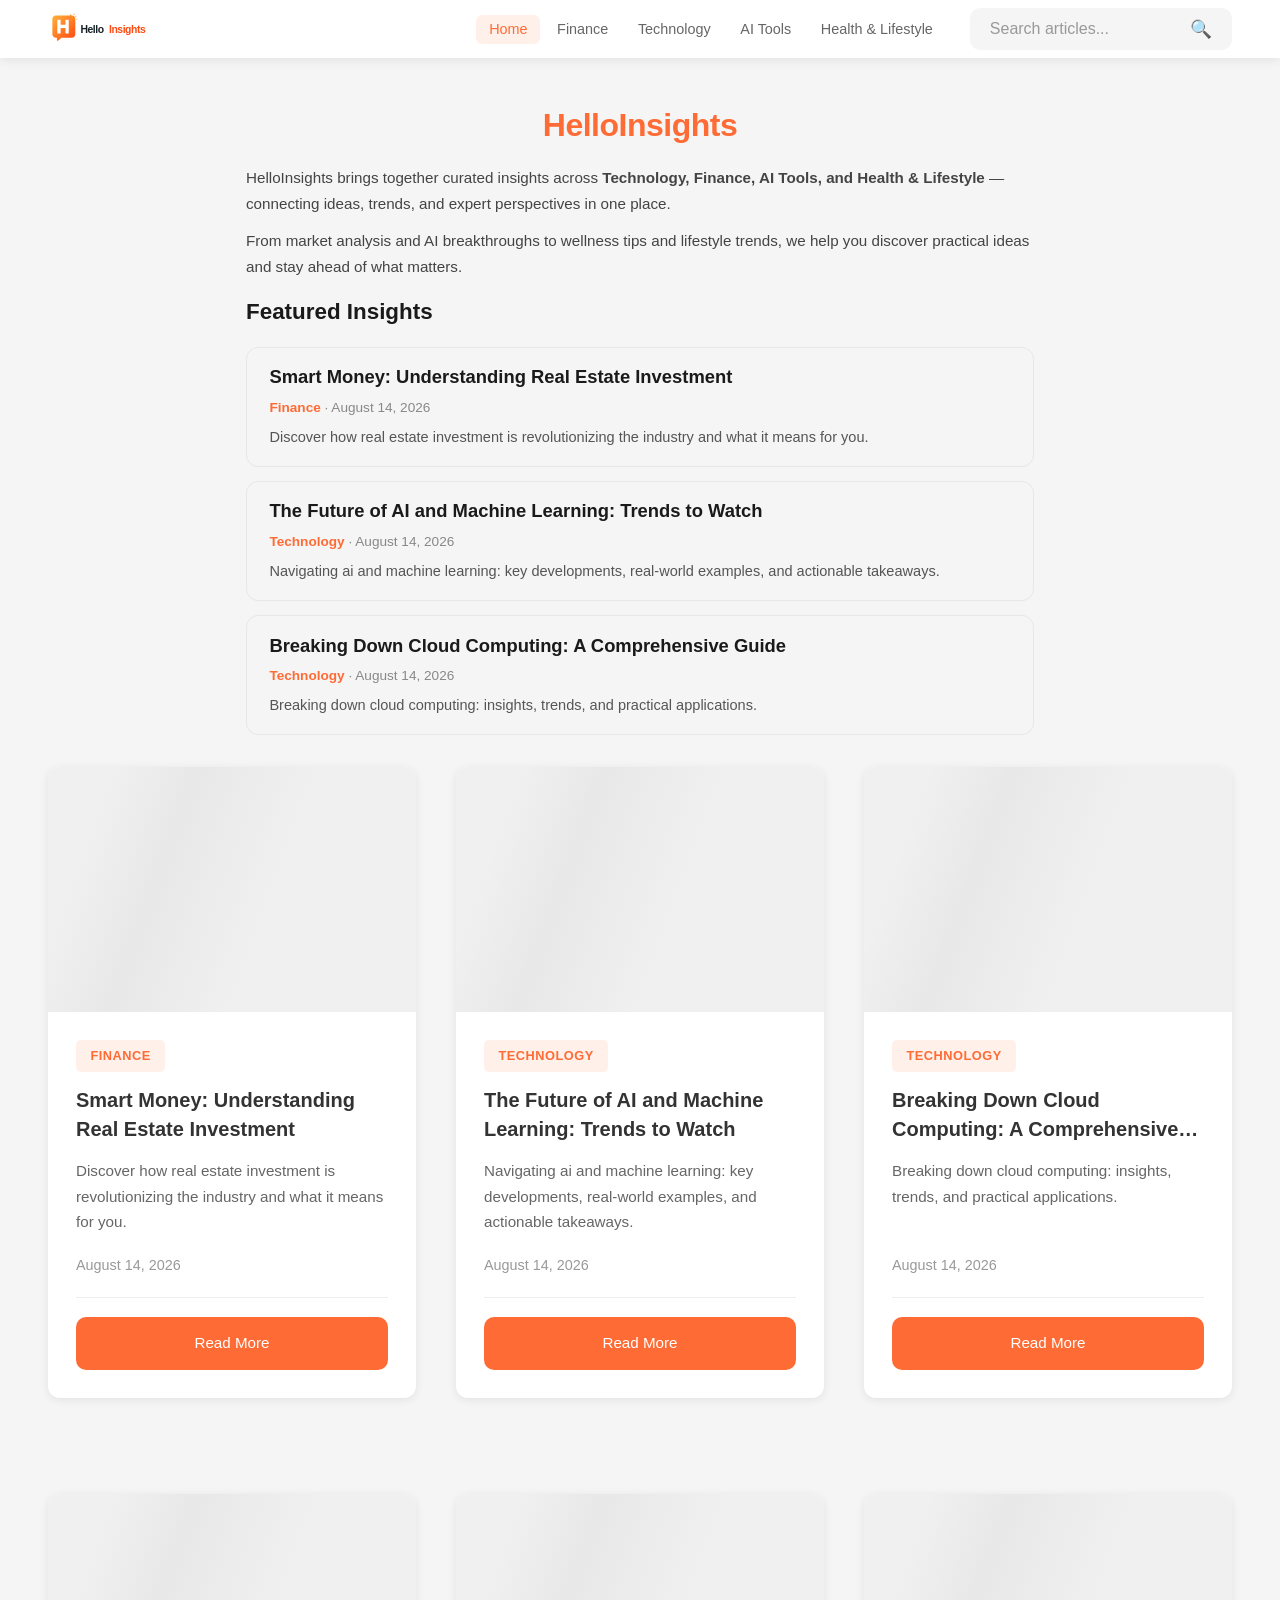
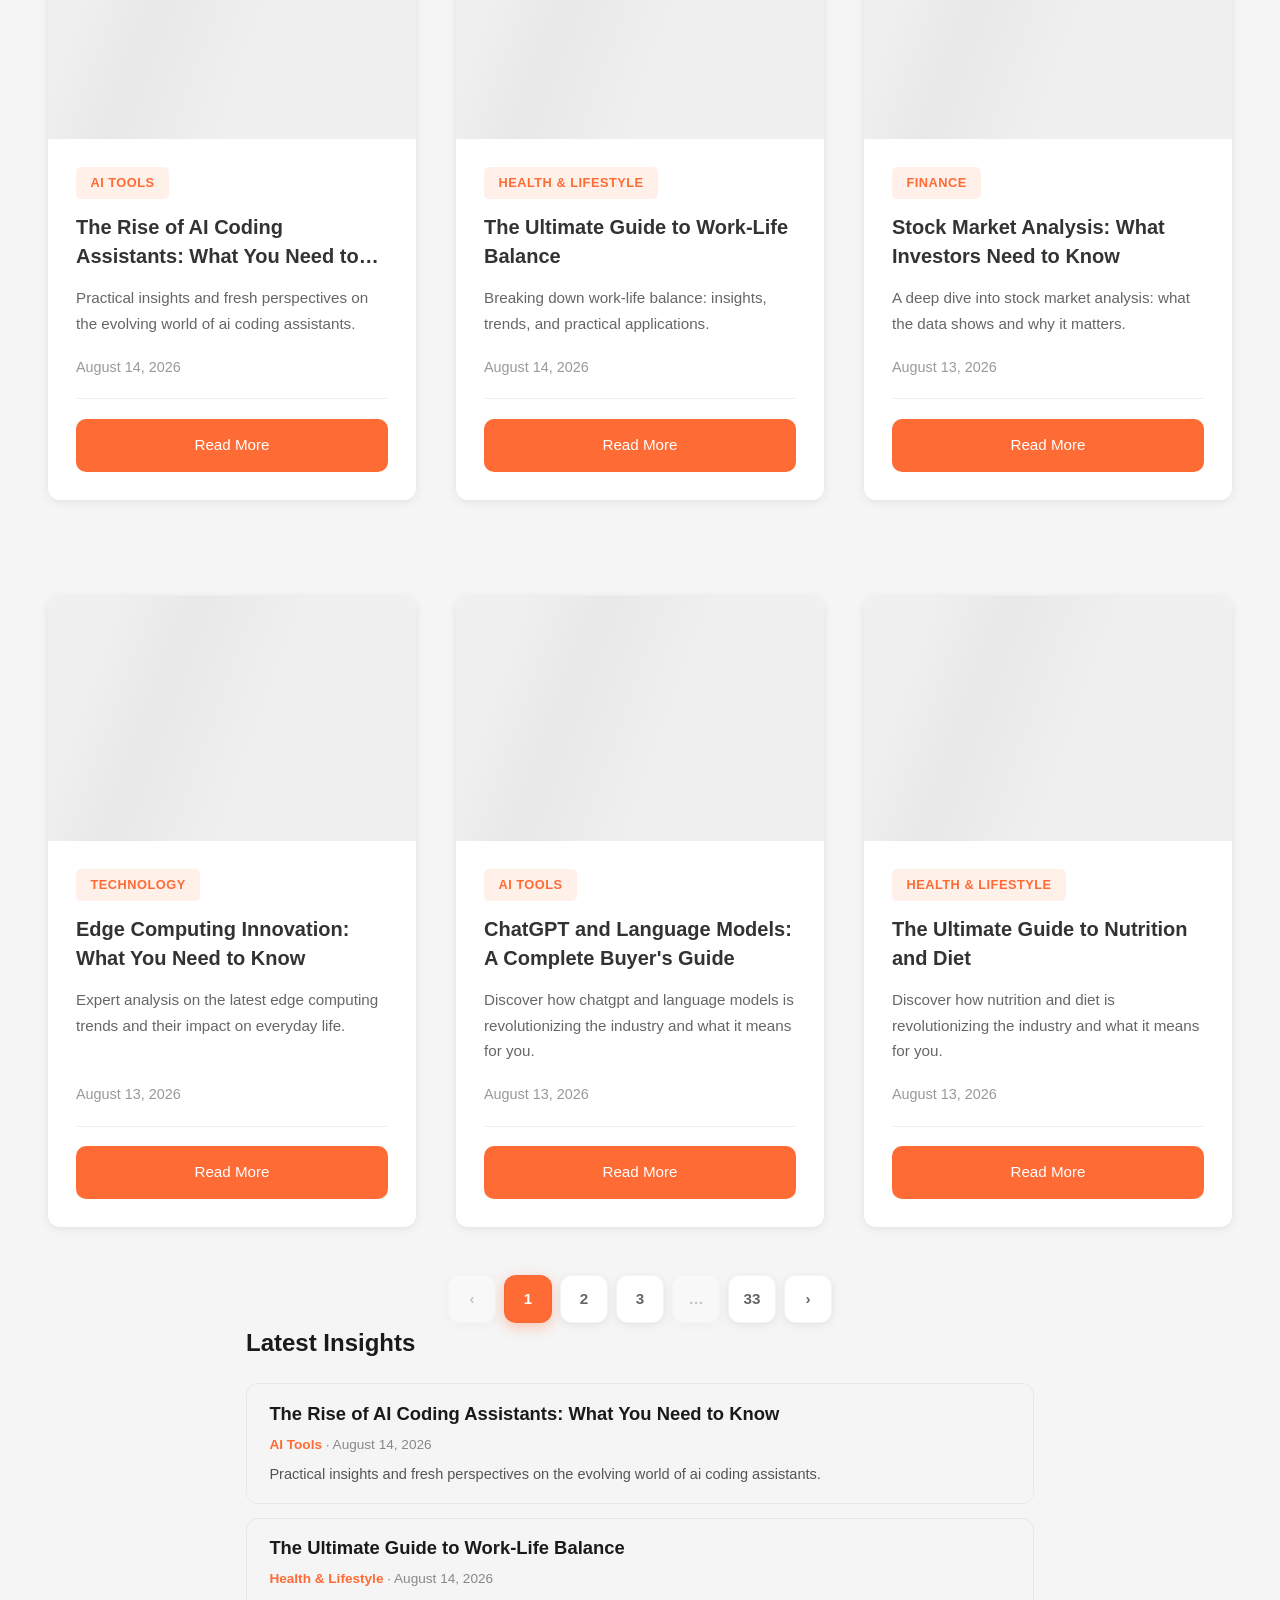
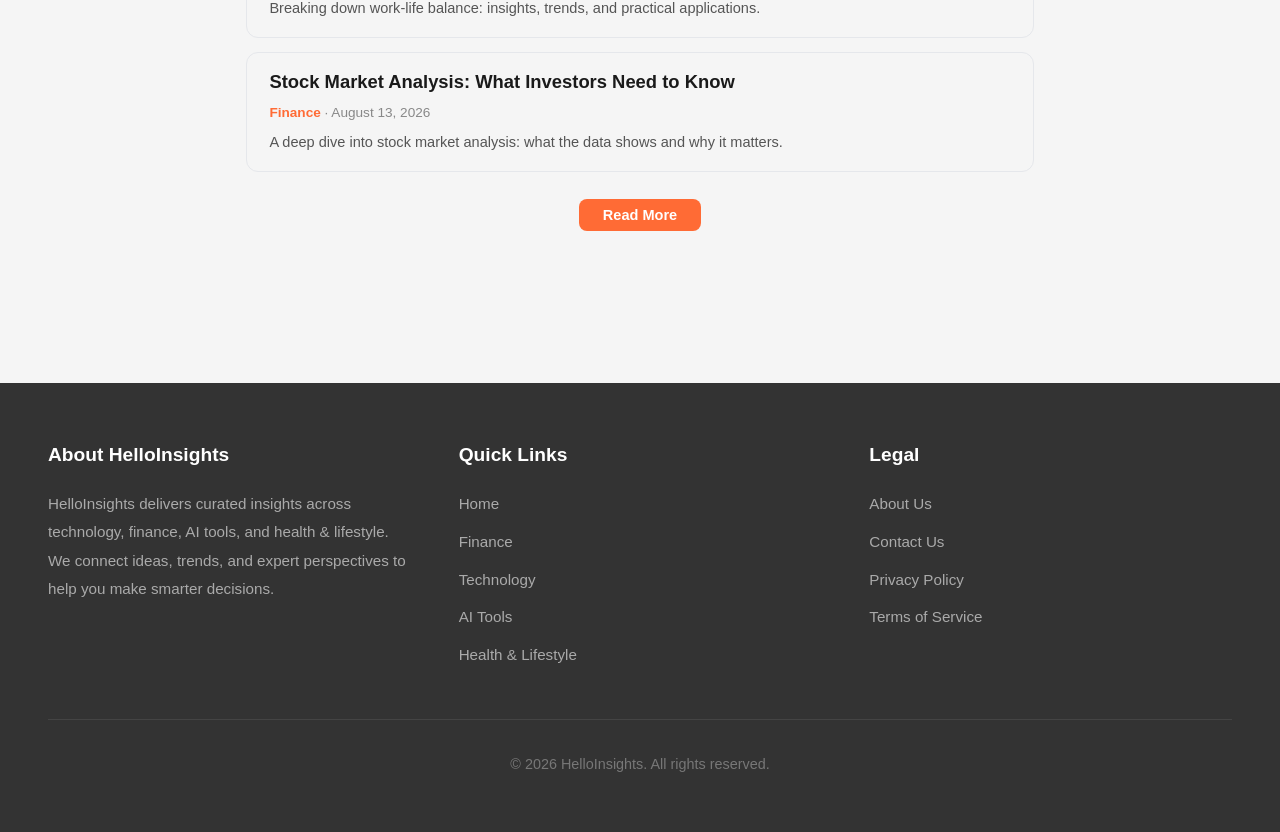
==== commit fb659d95: "Change article URL to use relative path Updated article URL construction to always use relative path" ====
--- a/index.html
+++ b/index.html
@@ -378,11 +378,8 @@
     var featuredArticles = [];
     var latestArticles = [];
 
-    // Build article URL (main domain links to subdomain article page)
+    // Build article URL — always use relative path (main domain has its own article.html)
     function getArticleUrl(article) {
-        if (IS_MAIN_DOMAIN) {
-            return buildSubdomainUrl(article.category) + '/article.html?id=' + article.id;
-        }
         return 'article.html?id=' + article.id;
     }
 
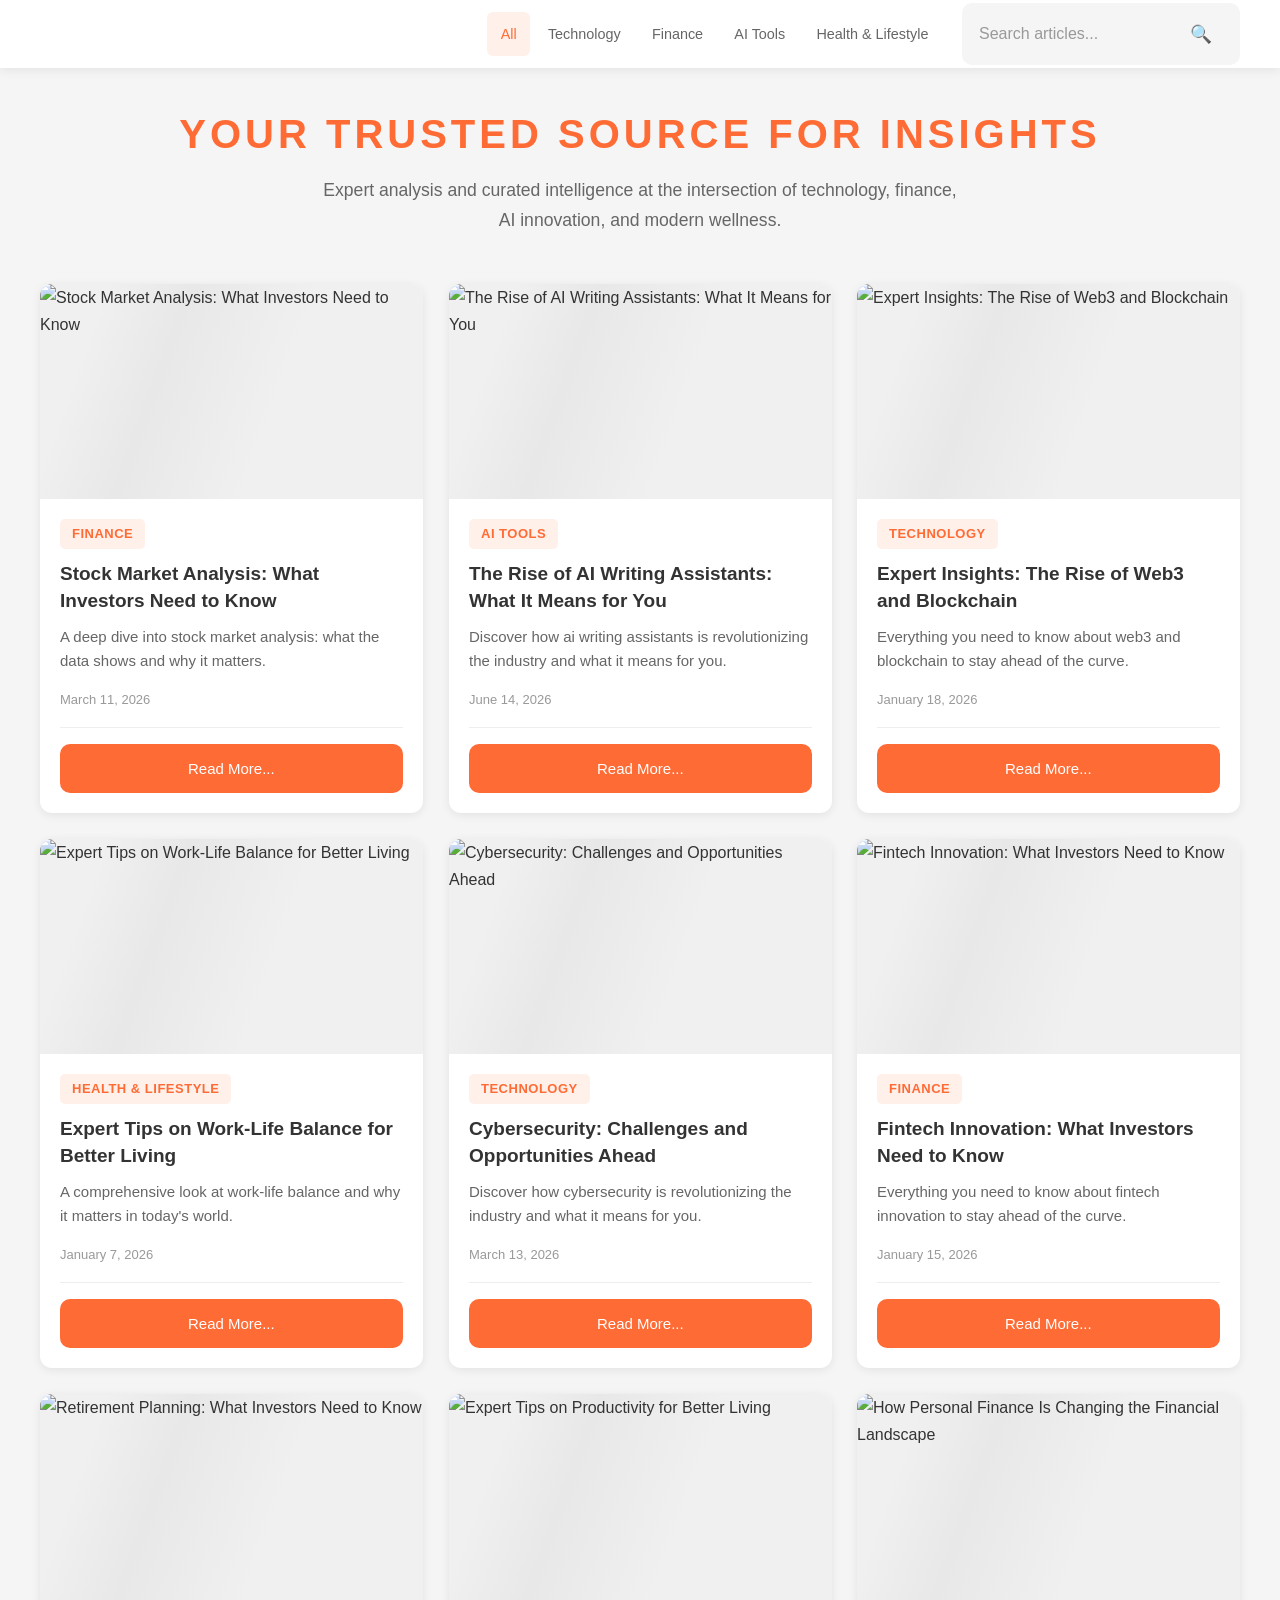
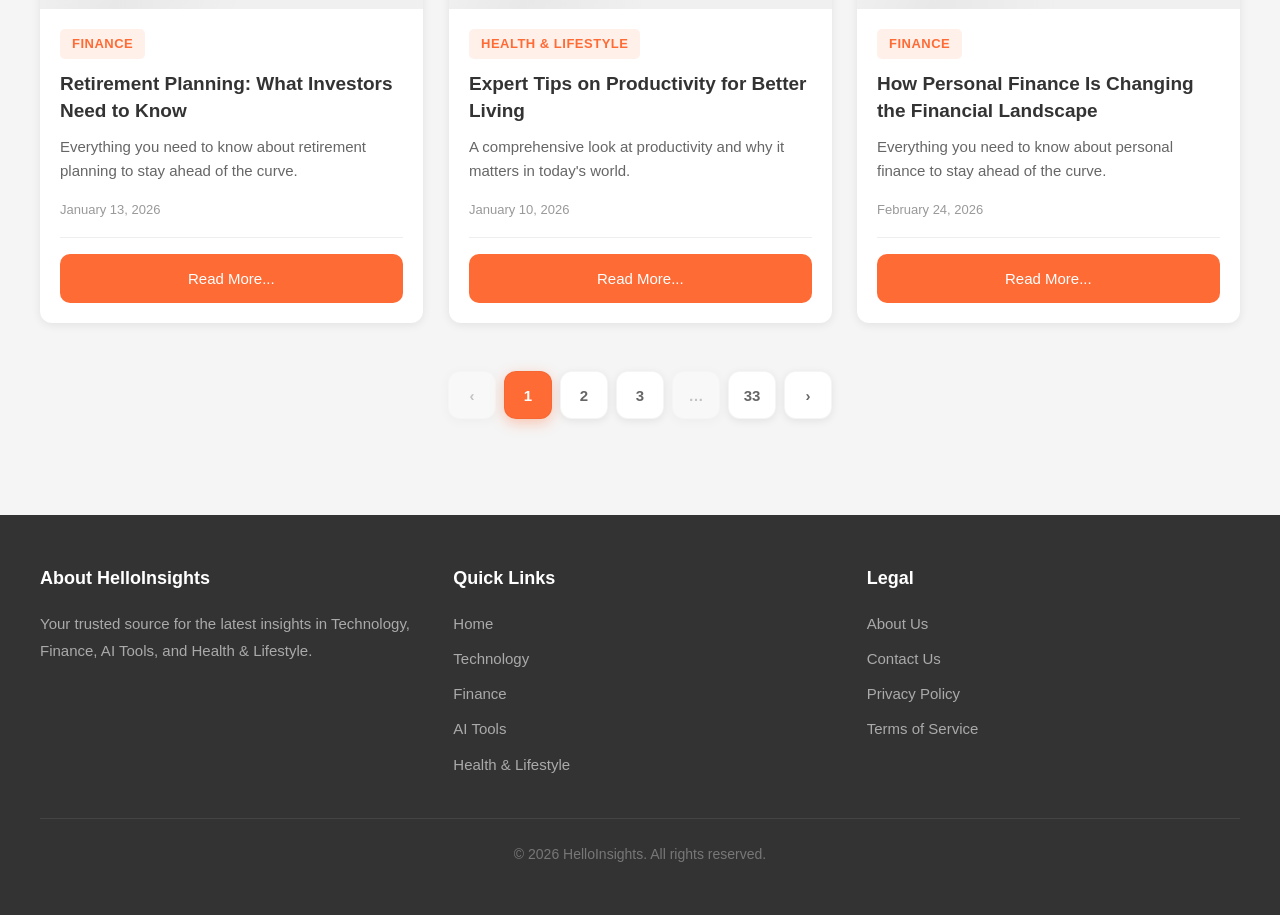
==== commit 225c259d: "Add files via upload" ====
--- a/index.html
+++ b/index.html
@@ -2,166 +2,184 @@
 <html lang="en">
 <head>
     <meta charset="UTF-8">
-    <link rel="icon" href="data:image/svg+xml,%3Csvg xmlns='http://www.w3.org/2000/svg' viewBox='0 0 32 32'%3E%3Crect width='32' height='32' rx='6' fill='%23ff6b35'/%3E%3Ctext x='16' y='23' text-anchor='middle' fill='white' font-family='Arial,sans-serif' font-weight='bold' font-size='22'%3EH%3C/text%3E%3C/svg%3E" />
     <meta name="viewport" content="width=device-width, initial-scale=1.0">
-    <title>HelloInsights | Technology, Finance, AI &amp; Lifestyle Insights</title>
-    <meta name="description" content="Explore the latest insights on technology, finance, AI tools, health, and lifestyle. Discover practical ideas, trends, and expert perspectives with HelloInsights.">
-    <meta name="keywords" content="news, insights, technology, finance, AI, health, lifestyle">
+    <meta name="description" content="Stay informed with newest global news and insights across technology, AI, finance, health, and lifestyle.">
+    <meta name="keywords" content="global news, technology news, AI news, finance news, real-time insights">
+    <meta name="robots" content="index, follow">
+    <title>HelloInsights | Newest Global News &amp; Insights</title>
+    <link rel="canonical" href="https://www.helloinsights.online/">
+    <link rel="icon" href="data:image/svg+xml,%3Csvg xmlns='http://www.w3.org/2000/svg' viewBox='0 0 32 32'%3E%3Crect width='32' height='32' rx='6' fill='%23ff6b35'/%3E%3Ctext x='16' y='23' text-anchor='middle' fill='white' font-family='Arial,sans-serif' font-weight='bold' font-size='22'%3EH%3C/text%3E%3C/svg%3E">
+    <!-- Open Graph -->
+    <meta property="og:title" content="HelloInsights | Newest Global News & Insights">
+    <meta property="og:description" content="Stay informed with newest global news and insights across technology, AI, finance, health, and lifestyle.">
+    <meta property="og:url" content="https://www.helloinsights.online/">
+    <meta property="og:type" content="website">
+    <meta property="og:image" content="https://images.unsplash.com/photo-1518770660439-4636190af475?w=1200&h=630&auto=format&q=80">
+    <meta property="og:site_name" content="HelloInsights">
+    <!-- Twitter Card -->
+    <meta name="twitter:card" content="summary_large_image">
+    <meta name="twitter:title" content="HelloInsights | Newest Global News & Insights">
+    <meta name="twitter:description" content="Stay informed with newest global news and insights across technology, AI, finance, health, and lifestyle.">
+    <meta name="twitter:image" content="https://images.unsplash.com/photo-1518770660439-4636190af475?w=1200&h=630&auto=format&q=80">
+    <!-- JSON-LD Schema -->
+    <script type="application/ld+json">
+    {
+        "@context": "https://schema.org",
+        "@type": "WebSite",
+        "name": "HelloInsights",
+        "url": "https://www.helloinsights.online/",
+        "description": "Stay informed with newest global news and insights across technology, AI, finance, health, and lifestyle.",
+        "potentialAction": {
+            "@type": "SearchAction",
+            "target": "https://www.helloinsights.online/index.html?q={search_term_string}",
+            "query-input": "required name=search_term_string"
+        }
+    }
+    </script>
+    <script type="application/ld+json">
+    {
+        "@context": "https://schema.org",
+        "@type": "Organization",
+        "name": "HelloInsights",
+        "url": "https://www.helloinsights.online/",
+        "logo": "https://www.helloinsights.online/logo.svg"
+    }
+    </script>
+    <!-- Preconnect -->
     <link rel="preconnect" href="https://images.unsplash.com" crossorigin>
     <link rel="dns-prefetch" href="https://images.unsplash.com">
     <link rel="preconnect" href="https://pagead2.googlesyndication.com" crossorigin>
     <link rel="dns-prefetch" href="https://pagead2.googlesyndication.com">
+    <!-- Critical CSS (inline) -->
+    <style>
+        *{margin:0;padding:0;box-sizing:border-box}
+        :root{--accent-color:#ff6b35;--primary-color:var(--accent-color);--primary-hover:#e85a2a;--text-dark:#333333;--text-medium:#666666;--text-light:#999999;--bg-light:#f5f5f5;--white:#ffffff;--shadow:0 2px 10px rgba(0,0,0,0.08);--shadow-hover:0 4px 20px rgba(0,0,0,0.12);--border-radius:12px;--transition:all 0.3s ease}
+        html{font-size:16px;scroll-behavior:smooth;overflow-x:hidden}
+        body{font-family:-apple-system,BlinkMacSystemFont,'Segoe UI',Roboto,Oxygen,Ubuntu,Cantarell,sans-serif;line-height:1.7;color:var(--text-dark);background-color:var(--bg-light);min-height:100vh;font-size:1rem;overflow-x:hidden}
+        .header{background:var(--white);box-shadow:var(--shadow);position:sticky;top:0;z-index:1000}
+        .header-content{max-width:1400px;margin:0 auto;padding:0.5rem 3rem;display:flex;justify-content:space-between;align-items:center;flex-wrap:wrap;gap:1rem}
+        .logo{font-size:1.3rem;font-weight:700;color:var(--text-dark);text-decoration:none;display:flex;align-items:center;gap:0.5rem}
+        .logo-img{max-height:3rem;width:auto;border-radius:10px;object-fit:contain;display:block}
+        .nav-container{display:flex;align-items:center;gap:1.5rem;flex-wrap:wrap}
+        .nav{display:flex;gap:0.25rem;list-style:none}
+        .nav a{text-decoration:none;color:var(--text-medium);padding:0.4rem 0.8rem;border-radius:6px;transition:var(--transition);font-weight:500;font-size:0.9rem}
+        .nav a:hover,.nav a.active{color:var(--primary-color);background:rgba(255,107,53,0.1)}
+        .menu-toggle{display:none;flex-direction:column;gap:5px;cursor:pointer;padding:0.5rem;min-width:44px;min-height:44px;justify-content:center;align-items:center}
+        .menu-toggle span{width:28px;height:3px;background:var(--text-dark);border-radius:2px;transition:var(--transition)}
+        .search-box{display:flex;align-items:center;background:var(--bg-light);border-radius:10px;padding:0.6rem 1.2rem;border:1px solid transparent;transition:var(--transition)}
+        .search-box:focus-within{border-color:var(--primary-color);background:var(--white)}
+        .search-box input{border:none;background:transparent;outline:none;width:200px;font-size:1rem;color:var(--text-dark)}
+        .search-box button{background:none;border:none;cursor:pointer;color:var(--text-light);font-size:1.1rem;transition:var(--transition);min-width:44px;min-height:44px}
+        .container{max-width:1400px;margin:0 auto;padding:2.5rem 3rem}
+        .page-header{text-align:center;margin-bottom:3.5rem;padding:0 1rem}
+        .page-header h1{font-size:2.5rem;text-transform:uppercase;letter-spacing:0.1em;color:var(--accent-color);font-weight:900;margin-bottom:1rem;line-height:1.3}
+        .page-header .site-description{color:var(--text-medium);font-size:1.15rem;line-height:1.7;max-width:650px;margin:0 auto}
+        .article-grid{display:grid;grid-template-columns:repeat(3,1fr);gap:2.5rem}
+        .article-card{background:var(--white);border-radius:var(--border-radius);box-shadow:var(--shadow);overflow:hidden;transition:var(--transition);display:flex;flex-direction:column;contain:layout style}
+        .card-image{width:100%;aspect-ratio:3/2;overflow:hidden;background:linear-gradient(110deg,#f0f0f0 8%,#e8e8e8 18%,#f0f0f0 33%);background-size:200% 100%}
+        .card-image img{width:100%;height:100%;object-fit:cover;display:block}
+        .card-content{padding:1.75rem;flex:1;display:flex;flex-direction:column}
+        .card-category{display:inline-block;background:rgba(255,107,53,0.1);color:var(--primary-color);padding:0.3rem 0.9rem;border-radius:5px;font-size:0.8rem;font-weight:600;text-transform:uppercase;letter-spacing:0.5px;margin-bottom:0.9rem;width:fit-content}
+        .card-title{font-size:1.25rem;font-weight:600;color:var(--text-dark);margin-bottom:0.9rem;line-height:1.45}
+        .card-title a{text-decoration:none;color:inherit}
+        .card-excerpt{color:var(--text-medium);font-size:0.95rem;line-height:1.65;margin-bottom:1.2rem;flex:1}
+        .card-meta{display:flex;align-items:center;font-size:0.9rem;color:var(--text-light);margin-bottom:1.2rem;padding-bottom:1.2rem;border-bottom:1px solid #eee}
+        .read-more-btn{display:flex;align-items:center;justify-content:center;background:var(--primary-color);color:var(--white);text-decoration:none;padding:0.85rem 1.75rem;border-radius:10px;font-weight:500;font-size:0.95rem;transition:var(--transition);width:100%;margin-top:auto}
+        [data-ad-slot]{display:none;max-width:728px;margin:0 auto;padding:0;overflow:hidden;min-height:250px}
+        [data-ad-slot].ad-visible{display:block!important;margin:1.5rem auto!important;padding:0.5rem!important}
+        /* Skeleton animation */
+        .skeleton-card{background:var(--white);border-radius:var(--border-radius);box-shadow:var(--shadow);overflow:hidden}
+        .skeleton-card .sk-img{aspect-ratio:3/2;background:linear-gradient(110deg,#f0f0f0 8%,#e8e8e8 18%,#f0f0f0 33%);background-size:200% 100%;animation:shimmer 1.5s linear infinite}
+        .skeleton-card .sk-body{padding:1.75rem}
+        .skeleton-card .sk-line{height:14px;background:#eee;border-radius:4px;margin-bottom:0.75rem}
+        .skeleton-card .sk-line.w60{width:60%}
+        .skeleton-card .sk-line.w80{width:80%}
+        .skeleton-card .sk-line.w40{width:40%}
+        .skeleton-card .sk-cat{width:80px;height:24px;background:rgba(255,107,53,0.1);border-radius:5px;margin-bottom:0.9rem}
+        @keyframes shimmer{0%{background-position:200% 0}100%{background-position:-200% 0}}
+        /* Focus styles for accessibility */
+        a:focus-visible,button:focus-visible,input:focus-visible{outline:2px solid var(--primary-color);outline-offset:2px;border-radius:4px}
+        /* Reduced motion */
+        @media(prefers-reduced-motion:reduce){*{animation-duration:0.01ms!important;transition-duration:0.01ms!important}}
+        /* Responsive */
+        @media(max-width:1200px){.container,.header-content{padding-left:2rem;padding-right:2rem}.article-grid{grid-template-columns:repeat(2,1fr);gap:2rem}}
+        @media(max-width:768px){html{font-size:15px}.header-content{padding:0.5rem 1.25rem}.menu-toggle{display:flex}.nav-container{display:none;width:100%;flex-direction:column;gap:1rem;padding-top:1rem}.nav-container.active{display:flex}.nav{flex-direction:column;width:100%}.nav a{padding:0.8rem 1rem;text-align:center;border-bottom:1px solid #eee}.search-box{width:100%}.search-box input{width:100%}.container{padding:1.5rem 1.25rem}.article-grid{grid-template-columns:1fr;gap:1.75rem}.page-header{margin-bottom:2rem}.page-header h1{font-size:1.75rem;letter-spacing:0.08em}.page-header .site-description{font-size:1rem}[data-ad-slot]{min-height:200px}}
+        @media(max-width:480px){.container{padding:1.25rem 1rem}.page-header h1{font-size:1.5rem}}
+        /* Print */
+        @media print{.header,.footer,.back-to-top,[data-ad-slot]{display:none}body{background:white}}
+    </style>
+    <!-- Full stylesheet (async) -->
     <link rel="stylesheet" href="style.css" media="print" onload="this.media='all'">
     <noscript><link rel="stylesheet" href="style.css"></noscript>
     <script src="ads-config.js" defer></script>
     <script src="config-loader.js" async></script>
-    <style>
-    /* ===== Hero Intro ===== */
-    .hero-intro{max-width:820px;margin:0 auto 0.8rem;padding:0 1rem;text-align:left;color:#444;line-height:1.7;font-size:0.95rem;}
-    .hero-intro h1{font-size:2rem;font-weight:800;color:#ff6b35;text-align:center;margin:0 0 0.8rem;letter-spacing:-0.5px;}
-    .hero-intro p{margin-bottom:0.7rem;}
-    .hero-intro p:last-child{margin-bottom:0;}
-
-    /* ===== Featured Insights Section ===== */
-    .featured-section{max-width:820px;margin:0 auto 2rem;padding:0 1rem;}
-    .featured-section h2{font-size:1.4rem;font-weight:700;color:#1a1a1a;margin-bottom:1rem;}
-    .featured-card{display:block;padding:1.1rem 1.4rem;border:1px solid #e5e7eb;border-radius:12px;margin-bottom:0.85rem;text-decoration:none;color:inherit;transition:box-shadow .2s,border-color .2s;}
-    .featured-card:hover{border-color:#ff6b35;box-shadow:0 2px 12px rgba(255,107,53,.10);}
-    .featured-card-title{font-size:1.15rem;font-weight:700;color:#1a1a1a;margin:0 0 .35rem;line-height:1.35;}
-    .featured-card-meta{font-size:.85rem;color:#888;margin-bottom:.45rem;}
-    .featured-card-meta .cat{color:#ff6b35;font-weight:600;}
-    .featured-card-excerpt{font-size:.91rem;color:#555;line-height:1.55;display:-webkit-box;-webkit-line-clamp:2;-webkit-box-orient:vertical;overflow:hidden;margin:0;}
-    /* ===== Latest Insights Section (Bottom) ===== */
-    .latest-section{max-width:820px;margin:0 auto 3rem;padding:0 1rem;}
-    .latest-section h2{font-size:1.5rem;font-weight:700;color:#1a1a1a;margin-bottom:1.25rem;}
-    .latest-card{display:block;padding:1.1rem 1.4rem;border:1px solid #e5e7eb;border-radius:12px;margin-bottom:0.85rem;text-decoration:none;color:inherit;transition:box-shadow .2s,border-color .2s;}
-    .latest-card:hover{border-color:#ff6b35;box-shadow:0 2px 12px rgba(255,107,53,.10);}
-    .latest-card-title{font-size:1.15rem;font-weight:700;color:#1a1a1a;margin:0 0 .35rem;line-height:1.35;}
-    .latest-card-meta{font-size:.85rem;color:#888;margin-bottom:.45rem;}
-    .latest-card-meta .cat{color:#ff6b35;font-weight:600;}
-    .latest-card-excerpt{font-size:.91rem;color:#555;line-height:1.55;display:-webkit-box;-webkit-line-clamp:2;-webkit-box-orient:vertical;overflow:hidden;margin:0;}
-    .read-more-btn-inline{display:inline-block;margin-top:.8rem;padding:8px 24px;background:#ff6b35;color:#fff;border:none;border-radius:8px;font-size:.91rem;font-weight:600;cursor:pointer;transition:background .2s;}
-    .read-more-btn-inline:hover{background:#e55a2b;}
-    /* ===== Mobile Header Optimization ===== */
-    @media(max-width:768px){
-        .header-content{padding:0 16px!important;min-height:0!important;}
-        .header{padding:0!important;}
-        .logo svg{max-height:36px!important;width:auto!important;}
-        .nav{font-size:14px!important;}
-        .nav a{font-size:14px!important;padding:6px 8px!important;}
-        .search-box input{font-size:13px!important;height:32px!important;}
-        .search-box button{font-size:14px!important;height:32px!important;width:32px!important;}
-        .hero-intro{margin-bottom:0.6rem!important;}
-        .hero-intro h1{font-size:1.5rem!important;margin-bottom:0.5rem!important;}
-        .hero-intro p{font-size:0.85rem!important;line-height:1.5!important;margin-bottom:0.5rem!important;}
-        .featured-section{margin-bottom:1.2rem!important;}
-        .featured-card{padding:0.75rem 0.9rem!important;margin-bottom:0.6rem!important;}
-        .featured-card-title{font-size:0.98rem!important;}
-        .latest-section{margin-bottom:1.5rem!important;}
-        .latest-card{padding:0.75rem 0.9rem!important;margin-bottom:0.6rem!important;}
-        .latest-card-title{font-size:0.98rem!important;}
-        .latest-card-meta{font-size:0.78rem!important;margin-bottom:0.3rem!important;}
-        .latest-card-excerpt{font-size:0.84rem!important;line-height:1.45!important;}
-    }
-    /* ===== Ad Slot Placeholders — min-height 250px to prevent CLS ===== */
-    .ad-slot{margin:1.2rem auto;text-align:center;min-height:250px;display:flex;align-items:center;justify-content:center;}
-    @media(max-width:768px){.ad-slot{min-height:200px;margin:0.8rem auto;}}
-    /* ===== Inline Ad Banner (between article cards) ===== */
-    .inline-ad-banner{grid-column:1/-1;margin:0.5rem 0;}
-    </style>
 </head>
 <body>
-    <header class="header">
+    <header class="header" role="banner">
         <div class="header-content">
-            <a href="index.html" class="logo">
-<svg xmlns="http://www.w3.org/2000/svg" viewBox="0 0 180 58" width="180" height="58" role="img" aria-label="HelloInsights logo" style="max-height:2.2rem;width:auto;display:block;">
-  <defs>
-    <linearGradient id="orange" x1="0" y1="0" x2="0.9" y2="1">
-      <stop offset="0%" stop-color="#FFB13B"/>
-      <stop offset="100%" stop-color="#FF4B12"/>
-    </linearGradient>
-    <linearGradient id="hello" x1="0" y1="0" x2="0" y2="1">
-      <stop offset="0%" stop-color="#1B252B"/>
-      <stop offset="100%" stop-color="#111A20"/>
-    </linearGradient>
-  </defs>
-  <path d="M7.2 11.5 C7.2 8.3 9.8 5.8 13 5.8 H39.3 C42.5 5.8 45 8.3 45 11.5 V36.8 C45 40 42.5 42.5 39.3 42.5 H22.2 L16.5 47.3 C15.8 47.9 14.7 47.4 14.7 46.5 V42.5 H13 C9.8 42.5 7.2 40 7.2 36.8 Z" fill="url(#orange)"/>
-  <path d="M15.4 12.7 H20.8 V21.2 H28.8 V12.7 H34.2 V35.5 H28.8 V26.4 H20.8 V35.5 H15.4 Z" fill="#FFFFFF"/>
-  <g fill="#FF9B27">
-    <rect x="36.3" y="4.2" width="2.2" height="2.2" rx="0.35"/>
-    <rect x="42.0" y="2.8" width="1.9" height="1.9" rx="0.3"/>
-    <rect x="39.4" y="7.5" width="2.0" height="2.0" rx="0.3"/>
-    <rect x="45.0" y="6.3" width="1.6" height="1.6" rx="0.25"/>
-    <rect x="35.0" y="9.1" width="1.6" height="1.6" rx="0.25"/>
-    <rect x="42.5" y="10.5" width="2.0" height="2.0" rx="0.3"/>
-    <rect x="46.8" y="11.8" width="1.4" height="1.4" rx="0.2"/>
-    <rect x="38.2" y="13.1" width="1.5" height="1.5" rx="0.2"/>
-  </g>
-  <text x="53.5" y="35.2" font-family="Arial, Helvetica, sans-serif" font-size="17.2" font-weight="700" letter-spacing="-0.75" fill="url(#hello)">Hello</text>
-  <text x="100.5" y="35.2" font-family="Arial, Helvetica, sans-serif" font-size="17.2" font-weight="700" letter-spacing="-0.75" fill="#FF4B12">Insights</text>
-</svg>
+            <a href="index.html" class="logo" aria-label="HelloInsights Home">
+                <img src="logo.svg" alt="HelloInsights" class="logo-img" width="48" height="48">
             </a>
-            <div class="menu-toggle" onclick="toggleMenu()">
+            <div class="menu-toggle" role="button" tabindex="0" aria-label="Toggle navigation menu" aria-expanded="false" onclick="toggleMenu()" onkeydown="if(event.keyCode===13||event.keyCode===32){event.preventDefault();toggleMenu()}">
                 <span></span><span></span><span></span>
             </div>
             <div class="nav-container" id="navContainer">
-                <nav>
-                    <ul class="nav" id="navList"></ul>
+                <nav role="navigation" aria-label="Main navigation">
+                    <ul class="nav">
+                        <li><a href="index.html" class="active" aria-current="page">All</a></li>
+                        <li><a href="category.html?cat=technology">Technology</a></li>
+                        <li><a href="category.html?cat=finance">Finance</a></li>
+                        <li><a href="category.html?cat=ai-tools">AI Tools</a></li>
+                        <li><a href="category.html?cat=health-lifestyle">Health &amp; Lifestyle</a></li>
+                    </ul>
                 </nav>
-                <div class="search-box">
-                    <input type="text" placeholder="Search articles..." id="searchInput">
-                    <button type="button" id="searchBtn">🔍</button>
+                <div class="search-box" role="search">
+                    <input type="text" placeholder="Search articles..." id="searchInput" aria-label="Search articles">
+                    <button type="button" id="searchBtn" aria-label="Search">&#128269;</button>
                 </div>
             </div>
         </div>
     </header>
-    <main class="container">
-        <!-- Ad: Native Top (728×90 / responsive) -->
-        <div class="ad-slot" data-ad-slot="native-top"></div>
-        <!-- Hero Intro -->
-        <div class="hero-intro" id="heroIntro"></div>
-        <!-- Search -->
-        <div id="searchInfo" style="display:none;margin-bottom:1rem;padding:.5rem 1rem;background:#fff3cd;border-radius:8px;">
+    <main class="container" role="main">
+        <div data-ad-slot="zone-top"></div>
+        <section class="page-header">
+            <h1>Your Trusted Source for Insights</h1>
+            <p class="site-description">Expert analysis and curated intelligence at the intersection of technology, finance, AI innovation, and modern wellness.</p>
+        </section>
+        <div id="searchInfo" style="display:none;margin-bottom:1rem;padding:0.5rem 1rem;background:#fff3cd;border-radius:8px;" role="status" aria-live="polite">
             <span id="searchText"></span>
-            <button onclick="clearSearch()" style="margin-left:10px;background:#ff6b35;color:white;border:none;padding:2px 10px;border-radius:4px;cursor:pointer;">Clear</button>
+            <button onclick="clearSearch()" style="margin-left:10px;background:#ff6b35;color:white;border:none;padding:4px 12px;border-radius:4px;cursor:pointer;min-width:44px;min-height:44px;" aria-label="Clear search">Clear</button>
         </div>
-        <!-- Featured Insights -->
-        <div class="featured-section" id="featuredSection" style="display:none;">
-            <h2>Featured Insights</h2>
-            <div id="featuredCards"></div>
-            <div id="featuredReadMoreWrap" style="text-align:center;display:none;">
-                <button class="read-more-btn-inline" id="featuredReadMoreBtn" onclick="expandFeatured()">Read More</button>
-            </div>
+        <div class="article-grid" id="articleGrid">
+            <!-- Skeleton placeholders for first 6 cards (CLS prevention) -->
+            <div class="skeleton-card" aria-hidden="true"><div class="sk-img"></div><div class="sk-body"><div class="sk-cat"></div><div class="sk-line w80"></div><div class="sk-line w60"></div><div class="sk-line"></div><div class="sk-line w40"></div></div></div>
+            <div class="skeleton-card" aria-hidden="true"><div class="sk-img"></div><div class="sk-body"><div class="sk-cat"></div><div class="sk-line w80"></div><div class="sk-line w60"></div><div class="sk-line"></div><div class="sk-line w40"></div></div></div>
+            <div class="skeleton-card" aria-hidden="true"><div class="sk-img"></div><div class="sk-body"><div class="sk-cat"></div><div class="sk-line w80"></div><div class="sk-line w60"></div><div class="sk-line"></div><div class="sk-line w40"></div></div></div>
+            <div class="skeleton-card" aria-hidden="true"><div class="sk-img"></div><div class="sk-body"><div class="sk-cat"></div><div class="sk-line w80"></div><div class="sk-line w60"></div><div class="sk-line"></div><div class="sk-line w40"></div></div></div>
+            <div class="skeleton-card" aria-hidden="true"><div class="sk-img"></div><div class="sk-body"><div class="sk-cat"></div><div class="sk-line w80"></div><div class="sk-line w60"></div><div class="sk-line"></div><div class="sk-line w40"></div></div></div>
+            <div class="skeleton-card" aria-hidden="true"><div class="sk-img"></div><div class="sk-body"><div class="sk-cat"></div><div class="sk-line w80"></div><div class="sk-line w60"></div><div class="sk-line"></div><div class="sk-line w40"></div></div></div>
         </div>
-        <!-- Article Grid -->
-        <div class="article-grid" id="articleGrid">
-            <div class="loading" id="loading"></div>
-        </div>
-        <div class="pagination" id="pagination"></div>
-        <!-- Ad: Interstitial (page turn) -->
-        <div class="ad-slot" data-ad-slot="interstitial"></div>
-        <!-- Latest Insights (bottom, 3 + Read More) -->
-        <div class="latest-section" id="latestSection">
-            <h2>Latest Insights</h2>
-            <div id="latestCards"></div>
-            <div id="latestReadMoreWrap" style="text-align:center;display:none;">
-                <button class="read-more-btn-inline" id="latestReadMoreBtn" onclick="expandLatestInsights()">Read More</button>
-            </div>
-        </div>
-        <!-- Ad: Banner Bottom (above footer) -->
-        <div class="ad-slot" data-ad-slot="banner-bottom"></div>
-        <!-- Ad: Anchor (bottom floating) -->
-        <div class="ad-slot" data-ad-slot="anchor" style="position:fixed;bottom:0;left:0;right:0;z-index:999;"></div>
+        <div data-ad-slot="zone-mid"></div>
+        <nav class="pagination" id="pagination" aria-label="Pagination"></nav>
+        <div data-ad-slot="zone-bottom"></div>
+        <div data-ad-slot="index-banner-bottom"></div>
+        <div data-ad-slot="index-anchor"></div>
     </main>
-    <footer class="footer">
+    <footer class="footer" role="contentinfo">
         <div class="footer-content">
             <div class="footer-section">
-                <h4 id="footerAboutTitle">About HelloInsights</h4>
-                <p id="footerAboutText"></p>
+                <h4>About HelloInsights</h4>
+                <p>Your trusted source for the latest insights in Technology, Finance, AI Tools, and Health &amp; Lifestyle.</p>
             </div>
             <div class="footer-section">
                 <h4>Quick Links</h4>
-                <ul id="footerLinks"></ul>
+                <ul>
+                    <li><a href="index.html">Home</a></li>
+                    <li><a href="category.html?cat=technology">Technology</a></li>
+                    <li><a href="category.html?cat=finance">Finance</a></li>
+                    <li><a href="category.html?cat=ai-tools">AI Tools</a></li>
+                    <li><a href="category.html?cat=health-lifestyle">Health &amp; Lifestyle</a></li>
+                </ul>
             </div>
             <div class="footer-section">
                 <h4>Legal</h4>
@@ -177,243 +195,70 @@
             <p>&copy; <script>document.write(new Date().getFullYear())</script> HelloInsights. All rights reserved.</p>
         </div>
     </footer>
-    <button class="back-to-top" id="backToTop" onclick="scrollToTop()">↑</button>
+    <button class="back-to-top" id="backToTop" onclick="scrollToTop()" aria-label="Back to top">&uarr;</button>
     <script>
-    // ===== SUBDOMAIN CONFIG =====
-    var SITE_CONFIGS = {
-        'finance': {
-            name: 'Finance',
-            tagline: 'FINANCE NEWS & INSIGHTS',
-            aboutText: 'Your trusted source for the latest finance news, market analysis, and investment insights.',
-            fallbackImage: 'https://images.unsplash.com/photo-1611974789855-9c2a0a7236a3?w=600&h=400&fit=crop',
-            jsonFile: 'articles-finance.json',
-            titleSuffix: 'Finance News, Investing & Market Insights | HelloInsights',
-            metaDesc: 'Explore personal finance, investing, markets, banking, fintech, economic trends and money management insights from HelloInsights Finance.',
-            heroIntro: '<p>Finance, investing, markets, banking, fintech, and practical money insights for everyday financial decisions.</p>',
-            gaId: 'G-FINANCE-XXXXXXX',
-            featuredTopics: ['Personal Finance', 'Investing', 'Markets', 'Fintech', 'Banking']
-        },
-        'technology': {
-            name: 'Technology',
-            tagline: 'TECHNOLOGY NEWS & INSIGHTS',
-            aboutText: 'Your trusted source for the latest technology news, product reviews, and industry trends.',
-            fallbackImage: 'https://images.unsplash.com/photo-1518770660439-4636190af475?w=600&h=400&fit=crop',
-            jsonFile: 'articles-technology.json',
-            titleSuffix: 'Technology News & Innovation Insights | HelloInsights',
-            metaDesc: 'Explore the latest technology news, product reviews, digital innovation and industry insights from HelloInsights Technology.',
-            heroIntro: '<p>Technology, apps, gadgets, digital products, and the latest trends shaping how we work, connect, and live.</p>',
-            gaId: 'G-TECH-XXXXXXX',
-            featuredTopics: ['AI', 'Cybersecurity', 'Cloud', 'Web3', 'IoT']
-        },
-        'ai-tools': {
-            name: 'AI Tools',
-            tagline: 'AI TOOLS NEWS & INSIGHTS',
-            aboutText: 'Your trusted source for the latest AI tools news, reviews, and industry insights.',
-            fallbackImage: 'https://images.unsplash.com/photo-1682687982501-1e58ab814714?w=600&h=400&fit=crop',
-            jsonFile: 'articles-ai-tools.json',
-            titleSuffix: 'AI Tools News & Reviews | HelloInsights',
-            metaDesc: 'Explore the latest AI tools news, reviews, and artificial intelligence insights from HelloInsights AI Tools.',
-            heroIntro: '<p>AI tools for work, writing, productivity, business, creativity, and everyday tasks, with useful tools worth trying.</p>',
-            gaId: 'G-AITOOLS-XXXXXXX',
-            featuredTopics: ['ChatGPT', 'AI Image', 'AI Coding', 'Automation', 'ML Platforms']
-        },
-        'health-lifestyle': {
-            name: 'Health & Lifestyle',
-            tagline: 'HEALTH & LIFESTYLE INSIGHTS',
-            aboutText: 'Your trusted source for the latest health news, wellness tips, and lifestyle insights.',
-            fallbackImage: 'https://images.unsplash.com/photo-1498837167922-ddd27525d352?w=600&h=400&fit=crop',
-            jsonFile: 'articles-health-lifestyle.json',
-            titleSuffix: 'Health & Lifestyle Insights | HelloInsights',
-            metaDesc: 'Explore the latest health news, wellness tips, and lifestyle insights from HelloInsights Health & Lifestyle.',
-            heroIntro: '<p>Health, wellness, travel, habits, and lifestyle ideas for making everyday life healthier, easier, and more enjoyable.</p>',
-            gaId: 'G-HEALTH-XXXXXXX',
-            featuredTopics: ['Nutrition', 'Fitness', 'Mental Health', 'Sleep', 'Wellness']
-        }
-    };
-
-    // ===== MAIN DOMAIN CONFIG =====
-    var MAIN_DOMAIN_TITLE = 'HelloInsights | Technology, Finance, AI & Lifestyle Insights';
-    var MAIN_DOMAIN_META = 'Explore the latest insights on technology, finance, AI tools, health, and lifestyle. Discover practical ideas, trends, and expert perspectives with HelloInsights.';
-    var MAIN_DOMAIN_NAME = 'HelloInsights';
-    var MAIN_DOMAIN_TAGLINE = 'TECHNOLOGY · FINANCE · AI TOOLS · HEALTH & LIFESTYLE';
-    var MAIN_DOMAIN_ABOUT = 'HelloInsights delivers curated insights across technology, finance, AI tools, and health & lifestyle. We connect ideas, trends, and expert perspectives to help you make smarter decisions.';
-    var MAIN_DOMAIN_HERO_INTRO = '<h1>HelloInsights</h1><p>HelloInsights brings together curated insights across <strong>Technology, Finance, AI Tools, and Health & Lifestyle</strong> — connecting ideas, trends, and expert perspectives in one place.</p><p>From market analysis and AI breakthroughs to wellness tips and lifestyle trends, we help you discover practical ideas and stay ahead of what matters.</p>';
-    var MAIN_DOMAIN_GA_ID = 'G-Q4QHZKZT46';
-    var BASE_DOMAIN = 'helloinsights.online';
-
-    // ===== ALL CATEGORY NAMES (for main domain) =====
-    var ALL_CATEGORY_NAMES = {};
-    (function() {
-        var keys = Object.keys(SITE_CONFIGS);
-        for (var i = 0; i < keys.length; i++) {
-            ALL_CATEGORY_NAMES[keys[i]] = SITE_CONFIGS[keys[i]].name;
-        }
-    })();
-
-    // ===== ALL FALLBACK IMAGES (for main domain) =====
-    var ALL_FALLBACK_IMAGES = {};
-    (function() {
-        var keys = Object.keys(SITE_CONFIGS);
-        for (var i = 0; i < keys.length; i++) {
-            ALL_FALLBACK_IMAGES[keys[i]] = SITE_CONFIGS[keys[i]].fallbackImage;
-        }
-    })();
-
-    // ===== DETECT DOMAIN =====
-    var host = window.location.hostname;
-    var sub = host.split('.')[0];
-    var IS_MAIN_DOMAIN = !SITE_CONFIGS[sub];
-    var CFG = IS_MAIN_DOMAIN ? null : SITE_CONFIGS[sub];
-    var CAT_ID = IS_MAIN_DOMAIN ? '' : sub;
-
-    // ===== GA4 =====
-    (function() {
-        var gaId = IS_MAIN_DOMAIN ? MAIN_DOMAIN_GA_ID : CFG.gaId;
-        if (!gaId || gaId.indexOf('XXXXXXX') !== -1) return;
-        var s = document.createElement('script');
-        s.async = true;
-        s.src = 'https://www.googletagmanager.com/gtag/js?id=' + gaId;
-        document.head.appendChild(s);
-        window.dataLayer = window.dataLayer || [];
-        function gtag(){dataLayer.push(arguments);}
-        window.gtag = gtag;
-        gtag('js', new Date());
-        gtag('config', gaId);
-    })();
-
-    // ===== APPLY CONFIG TO PAGE =====
-    if (IS_MAIN_DOMAIN) {
-        document.title = MAIN_DOMAIN_TITLE;
-        document.querySelector('meta[name="description"]').setAttribute('content', MAIN_DOMAIN_META);
-        document.getElementById('footerAboutTitle').textContent = 'About HelloInsights';
-        document.getElementById('footerAboutText').textContent = MAIN_DOMAIN_ABOUT;
-        document.getElementById('heroIntro').innerHTML = MAIN_DOMAIN_HERO_INTRO;
-    } else {
-        document.title = CFG.titleSuffix;
-        document.querySelector('meta[name="description"]').setAttribute('content', CFG.metaDesc);
-        document.getElementById('footerAboutTitle').textContent = 'About ' + CFG.name;
-        document.getElementById('footerAboutText').textContent = CFG.aboutText;
-        if (CFG.heroIntro) {
-            document.getElementById('heroIntro').innerHTML = CFG.heroIntro;
-        } else {
-            document.getElementById('heroIntro').style.display = 'none';
-        }
-    }
-
-    // ===== NAVIGATION =====
-    function buildSubdomainUrl(catId) {
-        return 'https://' + catId + '.' + BASE_DOMAIN;
-    }
-    (function() {
-        var navList = document.getElementById('navList');
-        if (IS_MAIN_DOMAIN) {
-            var html = '<li><a href="index.html" class="active">Home</a></li>';
-            var catKeys = Object.keys(SITE_CONFIGS);
-            for (var i = 0; i < catKeys.length; i++) {
-                var k = catKeys[i];
-                html += '<li><a href="' + buildSubdomainUrl(k) + '/index.html">' + SITE_CONFIGS[k].name + '</a></li>';
-            }
-            navList.innerHTML = html;
-        } else {
-            navList.innerHTML =
-                '<li><a href="' + buildSubdomainUrl('') + '/index.html">Home</a></li>' +
-                '<li><a href="index.html" class="active">' + CFG.name + '</a></li>';
-        }
-    })();
-
-    // ===== FOOTER LINKS =====
-    (function() {
-        var footerLinks = document.getElementById('footerLinks');
-        if (IS_MAIN_DOMAIN) {
-            var html = '<li><a href="index.html">Home</a></li>';
-            var catKeys = Object.keys(SITE_CONFIGS);
-            for (var i = 0; i < catKeys.length; i++) {
-                var k = catKeys[i];
-                html += '<li><a href="' + buildSubdomainUrl(k) + '/index.html">' + SITE_CONFIGS[k].name + '</a></li>';
-            }
-            footerLinks.innerHTML = html;
-        } else {
-            footerLinks.innerHTML =
-                '<li><a href="' + buildSubdomainUrl('') + '/index.html">Home</a></li>' +
-                '<li><a href="index.html">' + CFG.name + '</a></li>';
-        }
-    })();
-
-    // ===== FEATURED TOPIC TAGS =====
-    (function() {
-        var tagsEl = document.getElementById('featuredTags');
-        if (!tagsEl) return;
-        if (IS_MAIN_DOMAIN) {
-            // Show all category names as tags, linking to subdomain
-            var html = '';
-            var catKeys = Object.keys(SITE_CONFIGS);
-            for (var i = 0; i < catKeys.length; i++) {
-                var k = catKeys[i];
-                html += '<a href="' + buildSubdomainUrl(k) + '/index.html">' + SITE_CONFIGS[k].name + '</a>';
-            }
-            tagsEl.innerHTML = html;
-        } else if (CFG.featuredTopics) {
-            var html2 = '';
-            for (var t = 0; t < CFG.featuredTopics.length; t++) {
-                html2 += '<a href="#" onclick="searchByTopic(\'' + CFG.featuredTopics[t].replace(/'/g, "\\'") + '\');return false;">' + CFG.featuredTopics[t] + '</a>';
-            }
-            tagsEl.innerHTML = html2;
-        }
-    })();
-
-    // ===== ARTICLE LOGIC =====
+    if ('serviceWorker' in navigator) {
+        navigator.serviceWorker.register('sw.js').catch(function() {});
+    }
     var ARTICLES_PER_PAGE = 9;
     var currentPage = 1;
     var filteredArticles = [];
     var isSearching = false;
     var searchQuery = '';
-    var categoryNames = IS_MAIN_DOMAIN ? ALL_CATEGORY_NAMES : {};
-    if (!IS_MAIN_DOMAIN) categoryNames[CAT_ID] = CFG.name;
-    var fallbackImages = IS_MAIN_DOMAIN ? ALL_FALLBACK_IMAGES : {};
-    if (!IS_MAIN_DOMAIN) fallbackImages[CAT_ID] = CFG.fallbackImage;
-    var defaultFallback = IS_MAIN_DOMAIN ? ALL_FALLBACK_IMAGES['finance'] : CFG.fallbackImage;
+    var searchInitialized = false;
+    var categoryNames = {
+        'technology': 'Technology', 'finance': 'Finance',
+        'ai-tools': 'AI Tools', 'health-lifestyle': 'Health & Lifestyle'
+    };
+    var fallbackImages = {
+        'technology': 'https://images.unsplash.com/photo-1518770660439-4636190af475?auto=format&fit=crop&q=80&w=600&h=338',
+        'finance': 'https://images.unsplash.com/photo-1611974789855-9c2a0a7236a3?auto=format&fit=crop&q=80&w=600&h=338',
+        'ai-tools': 'https://images.unsplash.com/photo-1682687982501-1e58ab814714?auto=format&fit=crop&q=80&w=600&h=338',
+        'health-lifestyle': 'https://images.unsplash.com/photo-1498837167922-ddd27525d352?auto=format&fit=crop&q=80&w=600&h=338'
+    };
+    var defaultFallback = fallbackImages['technology'];
     var allArticlesCache = [];
-    var latestExpanded = false;
-    var featuredExpanded = false;
-    var featuredArticles = [];
-    var latestArticles = [];
-
-    // Build article URL — always use relative path (main domain has its own article.html)
-    function getArticleUrl(article) {
-        return 'article.html?id=' + article.id;
-    }
-
-    // Format date
-    function formatDate(dateStr) {
-        if (!dateStr) return '';
-        var parts = dateStr.split('-');
-        if (parts.length !== 3) return dateStr;
-        var d = new Date(parts[0] + '-' + parts[1] + '-' + parts[2]);
-        var months = ['January','February','March','April','May','June','July','August','September','October','November','December'];
-        return months[d.getMonth()] + ' ' + d.getDate() + ', ' + d.getFullYear();
-    }
-
+
+    // XSS sanitization helpers
+    function sanitizeStr(str) {
+        if (!str) return '';
+        var div = document.createElement('div');
+        div.appendChild(document.createTextNode(str));
+        return div.innerHTML;
+    }
+    function sanitizeUrl(url) {
+        if (!url) return '';
+        var cleaned = String(url).replace(/[<>"'\s]/g, '');
+        if (cleaned.indexOf('javascript:') === 0 || cleaned.indexOf('data:') === 0) return '';
+        return cleaned;
+    }
+
+    function generateArticleDate(id) {
+        var start = new Date('2026-01-01').getTime();
+        var offset = (id % 180) * 86400000;
+        var d = new Date(start + offset);
+        var m = ['January','February','March','April','May','June','July','August','September','October','November','December'];
+        return m[d.getMonth()] + ' ' + d.getDate() + ', ' + d.getFullYear();
+    }
     function getFallbackImage(cat) { return fallbackImages[cat] || defaultFallback; }
 
-    function createArticleCard(article) {
-        var catName = categoryNames[article.category] || article.category;
+    function createArticleCard(article, isAboveFold) {
+        var catName = sanitizeStr(categoryNames[article.category] || article.category);
+        var title = sanitizeStr(article.title);
+        var excerpt = sanitizeStr(article.excerpt);
+        var imgUrl = sanitizeUrl(article.image);
         var fb = getFallbackImage(article.category);
-        var dateDisplay = formatDate(article.date);
-        var articleUrl = getArticleUrl(article);
+        var date = sanitizeStr(generateArticleDate(article.id));
+        var loadingAttr = isAboveFold ? ' fetchpriority="high"' : ' loading="lazy" decoding="async"';
         return '<article class="article-card">' +
-            '<div class="card-image"><img src="' + article.image + '" alt="' + article.title + '" width="600" height="400" loading="lazy" decoding="async" onerror="this.src=\'' + fb + '\'"></div>' +
+            '<div class="card-image"><img src="' + imgUrl + '" alt="' + title + '" width="600" height="338"' + loadingAttr + ' onerror="this.src=\'' + fb + '\'"></div>' +
             '<div class="card-content">' +
             '<span class="card-category">' + catName + '</span>' +
-            '<h3 class="card-title"><a href="' + articleUrl + '">' + article.title + '</a></h3>' +
-            '<p class="card-excerpt">' + article.excerpt + '</p>' +
-            '<div class="card-meta"><span>' + dateDisplay + '</span></div>' +
-            '<a href="' + articleUrl + '" class="read-more-btn">Read More</a>' +
+            '<h3 class="card-title"><a href="article.html?id=' + article.id + '">' + title + '</a></h3>' +
+            '<p class="card-excerpt">' + excerpt + '</p>' +
+            '<div class="card-meta"><span>' + date + '</span></div>' +
+            '<a href="article.html?id=' + article.id + '" class="read-more-btn">Read More...</a>' +
             '</div></article>';
-    }
-
-    // Inline ad banner HTML
-    function createInlineAdBanner(slotId) {
-        return '<div class="inline-ad-banner"><div class="ad-slot" data-ad-slot="' + slotId + '"></div></div>';
     }
 
     function renderPagination(total) {
@@ -421,23 +266,32 @@
         var el = document.getElementById('pagination');
         if (!el || pages <= 1) { if (el) el.innerHTML = ''; return; }
         var h = '';
-        if (currentPage > 1) h += '<a href="#" class="page-btn" onclick="changePage(' + (currentPage - 1) + ');return false;">‹</a>';
-        else h += '<span class="page-btn disabled">‹</span>';
+        if (currentPage > 1) {
+            h += '<a href="#" class="page-btn" onclick="changePage(' + (currentPage - 1) + ');return false;" aria-label="Previous page">&lsaquo;</a>';
+        } else {
+            h += '<span class="page-btn disabled" aria-hidden="true">&lsaquo;</span>';
+        }
         var range = 2;
         var start = Math.max(2, currentPage - range);
         var end = Math.min(pages - 1, currentPage + range);
-        if (currentPage === 1) h += '<span class="page-btn active">1</span>';
-        else h += '<a href="#" class="page-btn" onclick="changePage(1);return false;">1</a>';
-        if (start > 2) h += '<span class="page-btn disabled" style="cursor:default;">…</span>';
+        if (currentPage === 1) {
+            h += '<span class="page-btn active" aria-current="page">1</span>';
+        } else {
+            h += '<a href="#" class="page-btn" onclick="changePage(1);return false;">1</a>';
+        }
+        if (start > 2) { h += '<span class="page-btn disabled" style="cursor:default;">&hellip;</span>'; }
         for (var i = start; i <= end; i++) {
-            if (i === currentPage) h += '<span class="page-btn active">' + i + '</span>';
-            else h += '<a href="#" class="page-btn" onclick="changePage(' + i + ');return false;">' + i + '</a>';
-        }
-        if (end < pages - 1) h += '<span class="page-btn disabled" style="cursor:default;">…</span>';
-        if (currentPage === pages) h += '<span class="page-btn active">' + pages + '</span>';
-        else h += '<a href="#" class="page-btn" onclick="changePage(' + pages + ');return false;">' + pages + '</a>';
-        if (currentPage < pages) h += '<a href="#" class="page-btn" onclick="changePage(' + (currentPage + 1) + ');return false;">›</a>';
-        else h += '<span class="page-btn disabled">›</span>';
+            if (i === currentPage) { h += '<span class="page-btn active" aria-current="page">' + i + '</span>'; }
+            else { h += '<a href="#" class="page-btn" onclick="changePage(' + i + ');return false;">' + i + '</a>'; }
+        }
+        if (end < pages - 1) { h += '<span class="page-btn disabled" style="cursor:default;">&hellip;</span>'; }
+        if (currentPage === pages) { h += '<span class="page-btn active" aria-current="page">' + pages + '</span>'; }
+        else { h += '<a href="#" class="page-btn" onclick="changePage(' + pages + ');return false;">' + pages + '</a>'; }
+        if (currentPage < pages) {
+            h += '<a href="#" class="page-btn" onclick="changePage(' + (currentPage + 1) + ');return false;" aria-label="Next page">&rsaquo;</a>';
+        } else {
+            h += '<span class="page-btn disabled" aria-hidden="true">&rsaquo;</span>';
+        }
         el.innerHTML = h;
     }
 
@@ -462,27 +316,32 @@
         var q = input.value.trim();
         searchQuery = q;
         if (!q) { clearSearch(); return; }
-        isSearching = true; currentPage = 1;
+        isSearching = true;
+        currentPage = 1;
+        // Lazy init: build index on first search
+        if (!searchInitialized) {
+            searchInitialized = true;
+        }
         var lq = q.toLowerCase();
         filteredArticles = allArticlesCache.filter(function(a) {
             var cn = categoryNames[a.category] || a.category;
-            return a.title.toLowerCase().indexOf(lq) !== -1 || a.excerpt.toLowerCase().indexOf(lq) !== -1 ||
-                   a.category.toLowerCase().indexOf(lq) !== -1 || cn.toLowerCase().indexOf(lq) !== -1;
+            return (a.title && a.title.toLowerCase().indexOf(lq) !== -1) ||
+                   (a.excerpt && a.excerpt.toLowerCase().indexOf(lq) !== -1) ||
+                   (a.category && a.category.toLowerCase().indexOf(lq) !== -1) ||
+                   cn.toLowerCase().indexOf(lq) !== -1;
         });
         var si = document.getElementById('searchInfo'), st = document.getElementById('searchText');
-        if (si && st) { si.style.display = 'block'; st.textContent = 'Found ' + filteredArticles.length + ' results for "' + q + '"'; }
+        if (si && st) {
+            si.style.display = 'block';
+            st.textContent = 'Found ' + filteredArticles.length + ' results for "' + sanitizeStr(q) + '"';
+        }
         renderSearchResults(filteredArticles);
     }
 
-    function searchByTopic(topic) {
-        var input = document.getElementById('searchInput');
-        if (input) input.value = topic;
-        handleSearch();
-        window.scrollTo({ top: 0, behavior: 'smooth' });
-    }
-
     function clearSearch() {
-        isSearching = false; searchQuery = ''; currentPage = 1;
+        isSearching = false;
+        searchQuery = '';
+        currentPage = 1;
         var input = document.getElementById('searchInput');
         if (input) input.value = '';
         var si = document.getElementById('searchInfo');
@@ -491,216 +350,135 @@
     }
 
     function initSearch() {
-        var input = document.getElementById('searchInput'), btn = document.getElementById('searchBtn');
-        if (input) input.addEventListener('keypress', function(e) { if (e.key === 'Enter') { e.preventDefault(); handleSearch(); } });
-        if (btn) btn.addEventListener('click', function(e) { e.preventDefault(); handleSearch(); });
+        var input = document.getElementById('searchInput');
+        var btn = document.getElementById('searchBtn');
+        if (input) {
+            input.addEventListener('keypress', function(e) {
+                if (e.keyCode === 13) { e.preventDefault(); handleSearch(); }
+            });
+        }
+        if (btn) {
+            btn.addEventListener('click', function(e) {
+                e.preventDefault();
+                handleSearch();
+            });
+        }
     }
 
     function fetchArticlesForPage(page) {
         var start = (page - 1) * ARTICLES_PER_PAGE;
-        renderPageArticles(allArticlesCache.slice(start, start + ARTICLES_PER_PAGE));
-    }
-
-    function renderPageArticles(articles) {
+        var pageArticles = allArticlesCache.slice(start, start + ARTICLES_PER_PAGE);
+        renderPageArticles(pageArticles, page === 1);
+    }
+
+    function renderPageArticles(articles, isFirstPage) {
         var grid = document.getElementById('articleGrid');
-        var loading = document.getElementById('loading');
-        if (loading) loading.remove();
         if (!grid) return;
         if (articles.length === 0) {
-            grid.innerHTML = '<p style="text-align:center;grid-column:1/-1;padding:3rem;">No articles found.</p>';
+            grid.innerHTML = '<p style="text-align:center;grid-column:1/-1;padding:3rem;color:#666;">No insights available. <a href="category.html?cat=technology" style="color:#ff6b35;">Browse categories</a></p>';
             document.getElementById('pagination').innerHTML = '';
             return;
         }
         var html = '';
         for (var i = 0; i < articles.length; i++) {
-            html += createArticleCard(articles[i]);
-            if (i === 2) html += createInlineAdBanner('banner-mid-1');
-            if (i === 5) html += createInlineAdBanner('banner-mid-2');
+            html += createArticleCard(articles[i], isFirstPage && i < 6);
         }
         grid.innerHTML = html;
         renderPagination(allArticlesCache.length);
-        if (window.AdConfig && typeof window.AdConfig.renderAll === 'function') {
-            window.AdConfig.renderAll();
-        }
     }
 
     function renderSearchResults(articles) {
         var grid = document.getElementById('articleGrid');
-        var loading = document.getElementById('loading');
-        if (loading) loading.remove();
         if (!grid) return;
         if (articles.length === 0) {
-            grid.innerHTML = '<p style="text-align:center;grid-column:1/-1;padding:3rem;color:#666;">No articles found for "' + searchQuery + '".</p>';
+            grid.innerHTML = '<p style="text-align:center;grid-column:1/-1;padding:3rem;color:#666;">No articles found for "' + sanitizeStr(searchQuery) + '".</p>';
             document.getElementById('pagination').innerHTML = '';
             return;
         }
         var start = (currentPage - 1) * ARTICLES_PER_PAGE;
         var page = articles.slice(start, start + ARTICLES_PER_PAGE);
         var html = '';
-        for (var i = 0; i < page.length; i++) {
-            html += createArticleCard(page[i]);
-            if (i === 2) html += createInlineAdBanner('banner-mid-1');
-            if (i === 5) html += createInlineAdBanner('banner-mid-2');
-        }
+        for (var i = 0; i < page.length; i++) html += createArticleCard(page[i], false);
         grid.innerHTML = html;
         renderPagination(articles.length);
-        if (window.AdConfig && typeof window.AdConfig.renderAll === 'function') {
-            window.AdConfig.renderAll();
-        }
-    }
-
-    // ===== Featured Insights (3 + Read More) =====
-    function renderFeaturedInsights(articles) {
-        featuredArticles = articles;
-        var section = document.getElementById('featuredSection');
-        var container = document.getElementById('featuredCards');
-        var readMoreWrap = document.getElementById('featuredReadMoreWrap');
-        if (!container || !section || articles.length === 0) { if (section) section.style.display = 'none'; return; }
-        section.style.display = 'block';
-        var showCount = featuredExpanded ? Math.min(articles.length, 12) : Math.min(3, articles.length);
-        var html = '';
-        for (var i = 0; i < showCount; i++) {
-            var a = articles[i];
-            var catName = categoryNames[a.category] || a.category;
-            var articleUrl = getArticleUrl(a);
-            html += '<a class="featured-card" href="' + articleUrl + '">' +
-                '<p class="featured-card-title">' + a.title + '</p>' +
-                '<p class="featured-card-meta"><span class="cat">' + catName + '</span> · ' + formatDate(a.date) + '</p>' +
-                '<p class="featured-card-excerpt">' + a.excerpt + '</p>' +
-                '</a>';
-        }
-        container.innerHTML = html;
-        if (readMoreWrap) {
-            if (!featuredExpanded && articles.length > 3) {
-                readMoreWrap.style.display = 'block';
-            } else {
-                readMoreWrap.style.display = 'none';
+    }
+
+    function showLoadError(errMsg) {
+        var grid = document.getElementById('articleGrid');
+        if (grid) {
+            grid.innerHTML = '<div style="text-align:center;grid-column:1/-1;padding:3rem;">' +
+                '<p style="color:#999;margin-bottom:1rem;">Unable to load articles. ' + sanitizeStr(errMsg) + '</p>' +
+                '<button onclick="location.reload()" style="background:#ff6b35;color:white;border:none;padding:10px 24px;border-radius:8px;cursor:pointer;font-size:1rem;min-width:44px;min-height:44px;">Retry</button>' +
+                '</div>';
+        }
+    }
+
+    // Navigation toggle
+    function toggleMenu() {
+        var nav = document.getElementById('navContainer');
+        var toggle = document.querySelector('.menu-toggle');
+        if (nav) {
+            nav.classList.toggle('active');
+            if (toggle) toggle.setAttribute('aria-expanded', nav.classList.contains('active') ? 'true' : 'false');
+        }
+    }
+
+    // Back to top
+    function scrollToTop() { window.scrollTo({ top: 0, behavior: 'smooth' }); }
+    window.addEventListener('scroll', function() {
+        var btn = document.getElementById('backToTop');
+        if (btn) btn.classList.toggle('visible', window.pageYOffset > 300);
+    });
+
+    // Load data: fetch index, then 4 category files in parallel
+    // Each category JSON failure is independent
+    fetch('articles-index.json?v=' + Date.now())
+        .then(function(r) {
+            if (!r.ok) throw new Error('Index HTTP ' + r.status);
+            return r.json();
+        })
+        .then(function(index) {
+            var v = index.v || Date.now();
+            var cats = ['technology', 'finance', 'ai-tools', 'health-lifestyle'];
+            var promises = [];
+            for (var i = 0; i < cats.length; i++) {
+                (function(cat) {
+                    promises.push(
+                        fetch('articles-' + cat + '.json?v=' + v)
+                            .then(function(r) {
+                                if (!r.ok) throw new Error(cat + ' HTTP ' + r.status);
+                                return r.json();
+                            })
+                            .then(function(data) { return data; })
+                            .catch(function(err) {
+                                console.warn('Failed to load ' + cat + ':', err.message);
+                                return { articles: [] }; // Graceful fallback
+                            })
+                    );
+                })(cats[i]);
             }
-        }
-    }
-    function expandFeatured() {
-        featuredExpanded = true;
-        renderFeaturedInsights(featuredArticles);
-    }
-
-    // ===== Latest Insights (bottom, 3 + Read More) =====
-    function renderLatestInsights(articles) {
-        latestArticles = articles;
-        var container = document.getElementById('latestCards');
-        var section = document.getElementById('latestSection');
-        var readMoreWrap = document.getElementById('latestReadMoreWrap');
-        if (!container || !section || articles.length === 0) { if (section) section.style.display = 'none'; return; }
-        var showCount = latestExpanded ? Math.min(articles.length, 12) : Math.min(3, articles.length);
-        var html = '';
-        for (var i = 0; i < showCount; i++) {
-            var a = articles[i];
-            var catName = categoryNames[a.category] || a.category;
-            var articleUrl = getArticleUrl(a);
-            html += '<a class="latest-card" href="' + articleUrl + '">' +
-                '<p class="latest-card-title">' + a.title + '</p>' +
-                '<p class="latest-card-meta"><span class="cat">' + catName + '</span> · ' + formatDate(a.date) + '</p>' +
-                '<p class="latest-card-excerpt">' + a.excerpt + '</p>' +
-                '</a>';
-        }
-        container.innerHTML = html;
-        if (readMoreWrap) {
-            if (!latestExpanded && articles.length > 3) {
-                readMoreWrap.style.display = 'block';
-            } else {
-                readMoreWrap.style.display = 'none';
+            return Promise.all(promises);
+        })
+        .then(function(results) {
+            for (var i = 0; i < results.length; i++) {
+                var arts = results[i].articles || [];
+                for (var j = 0; j < arts.length; j++) allArticlesCache.push(arts[j]);
             }
-        }
-    }
-    function expandLatestInsights() {
-        latestExpanded = true;
-        renderLatestInsights(latestArticles);
-    }
-
-    // ===== Load Articles =====
-    function initApp(allArticles) {
-        allArticlesCache = allArticles;
-        allArticlesCache.sort(function(a, b) {
-            return (b.date || '').localeCompare(a.date || '');
+            // Sort by ID descending (newest first)
+            allArticlesCache.sort(function(a, b) { return b.id - a.id; });
+            fetchArticlesForPage(1);
+            initSearch();
+        })
+        .catch(function(err) {
+            console.error('Load error:', err.message);
+            showLoadError(err.message);
         });
-        // Featured: articles with featured=true, or fallback to first 3
-        var featured = allArticlesCache.filter(function(a) { return a.featured === true; });
-        if (featured.length === 0) {
-            featured = allArticlesCache.slice(0, 3);
-        }
-        // Latest: top articles by date, excluding featured ones
-        var featuredIds = {};
-        for (var f = 0; f < featured.length; f++) featuredIds[featured[f].id] = true;
-        var latest = allArticlesCache.filter(function(a) { return !featuredIds[a.id]; }).slice(0, 12);
-        renderFeaturedInsights(featured);
-        renderLatestInsights(latest);
-        fetchArticlesForPage(1);
-        initSearch();
-    }
-
-    if (IS_MAIN_DOMAIN) {
-        // Main domain: load all 4 category JSONs in parallel, merge and sort
-        var jsonFiles = [
-            'articles-finance.json',
-            'articles-technology.json',
-            'articles-ai-tools.json',
-            'articles-health-lifestyle.json'
-        ];
-        var loadedCount = 0;
-        var mergedArticles = [];
-        var loadErrors = [];
-        for (var j = 0; j < jsonFiles.length; j++) {
-            (function(file) {
-                fetch(file)
-                    .then(function(r) { if (!r.ok) throw new Error('HTTP ' + r.status); return r.json(); })
-                    .then(function(data) {
-                        var arts = data.articles || [];
-                        for (var k = 0; k < arts.length; k++) {
-                            mergedArticles.push(arts[k]);
-                        }
-                        loadedCount++;
-                        if (loadedCount === jsonFiles.length) {
-                            initApp(mergedArticles);
-                        }
-                    })
-                    .catch(function(err) {
-                        loadErrors.push(file + ': ' + err.message);
-                        loadedCount++;
-                        if (loadedCount === jsonFiles.length) {
-                            if (mergedArticles.length > 0) {
-                                console.warn('Partial load errors:', loadErrors);
-                                initApp(mergedArticles);
-                            } else {
-                                var grid = document.getElementById('articleGrid');
-                                if (grid) grid.innerHTML = '<p style="text-align:center;grid-column:1/-1;padding:3rem;color:#999;">Unable to load articles: ' + loadErrors.join('; ') + '</p>';
-                            }
-                        }
-                    });
-            })(jsonFiles[j]);
-        }
-    } else {
-        // Subdomain: load single category JSON
-        fetch(CFG.jsonFile)
-            .then(function(r) { if (!r.ok) throw new Error('HTTP ' + r.status); return r.json(); })
-            .then(function(data) {
-                initApp(data.articles || []);
-            })
-            .catch(function(err) {
-                console.error('Load error:', err.message);
-                var grid = document.getElementById('articleGrid');
-                if (grid) grid.innerHTML = '<p style="text-align:center;grid-column:1/-1;padding:3rem;color:#999;">Unable to load articles: ' + err.message + '</p>';
-            });
-    }
-
-    // Config loader integration
+
     if (typeof loadSiteConfig === 'function') {
         loadSiteConfig(function(config) {
             if (config && config.categories) {
-                for (var i = 0; i < config.categories.length; i++) {
-                    var catId = config.categories[i].id;
-                    if (categoryNames[catId] !== undefined) {
-                        categoryNames[catId] = config.categories[i].name;
-                    }
-                }
+                for (var i = 0; i < config.categories.length; i++)
+                    categoryNames[config.categories[i].id] = config.categories[i].name;
             }
         });
     }
--- a/style.css
+++ b/style.css
@@ -1,9 +1,11 @@
 /* ========================================
-   HelloInsights - Global Styles (v3)
+   HelloInsights - Global Styles (v4)
+   Optimized: layout, typography, a11y, perf
    ======================================== */
 
-/* CSS Reset & Variables */
-* { margin: 0; padding: 0; box-sizing: border-box; }
+/* === Reset & Variables === */
+*, *::before, *::after { margin: 0; padding: 0; box-sizing: border-box; }
+
 :root {
     --accent-color: #ff6b35;
     --primary-color: var(--accent-color);
@@ -17,24 +19,42 @@
     --shadow-hover: 0 4px 20px rgba(0,0,0,0.12);
     --border-radius: 12px;
     --transition: all 0.3s ease;
-}
-.hero-intro h1{font-size:2rem;font-weight:800;color:#ff6b35;text-align:center;margin:0 0 0.8rem;letter-spacing:-0.5px;}
-html { font-size: 16px; scroll-behavior: smooth; }
+    --max-width: 1280px;
+    --header-h: 68px;
+    --header-h-mobile: 60px;
+}
+
+/* === Base === */
+html { font-size: 16px; scroll-behavior: smooth; overflow-x: hidden; }
 body {
     font-family: -apple-system, BlinkMacSystemFont, 'Segoe UI', Roboto, Oxygen, Ubuntu, Cantarell, sans-serif;
     line-height: 1.7; color: var(--text-dark); background-color: var(--bg-light);
-    min-height: 100vh; font-size: 1rem;
-}
+    min-height: 100vh; font-size: 1rem; overflow-x: hidden;
+}
+img, video { max-width: 100%; height: auto; }
+
+/* === Typography Scale === */
+h1 { font-size: 2.25rem; line-height: 1.25; }
+h2 { font-size: 1.625rem; line-height: 1.3; }
+h3 { font-size: 1.3125rem; line-height: 1.35; }
 
 /* ========== Header & Navigation ========== */
-.header { background: var(--white); box-shadow: var(--shadow); position: sticky; top: 0; z-index: 1000; }
+.header {
+    background: var(--white); box-shadow: var(--shadow);
+    position: sticky; top: 0; z-index: 1000;
+}
 .header-content {
-    max-width: 1400px; margin: 0 auto; padding: 0.5rem 3rem;
-    display: flex; justify-content: space-between; align-items: center; flex-wrap: wrap; gap: 1rem;
-}
-.logo { font-size: 1.3rem; font-weight: 700; color: var(--text-dark); text-decoration: none; display: flex; align-items: center; gap: 0.5rem;flex-shrink: 0; }
+    max-width: var(--max-width); margin: 0 auto;
+    padding: 0 2.5rem; height: var(--header-h);
+    display: flex; justify-content: space-between; align-items: center;
+    flex-wrap: wrap; gap: 0.75rem;
+}
+.logo {
+    font-size: 1.3rem; font-weight: 700; color: var(--text-dark);
+    text-decoration: none; display: flex; align-items: center; gap: 0.5rem;
+}
 .logo span { color: var(--primary-color); }
-.logo-img { max-height: 3rem; width: auto; object-fit: contain; display: block; min-width: 0; }
+.logo-img { max-height: 2.75rem; width: auto; border-radius: 10px; object-fit: contain; display: block; }
 .logo-text { font-size: 1.3rem; font-weight: 700; color: var(--text-dark); }
 .logo:hover .logo-text { color: var(--primary-color); }
 .logo-icon {
@@ -42,238 +62,315 @@
     border-radius: 8px; display: flex; align-items: center; justify-content: center;
     color: white; font-weight: bold; font-size: 1rem;
 }
-.nav-container { display: flex; align-items: center; gap: 1.5rem; flex-wrap: wrap; }
+.nav-container { display: flex; align-items: center; gap: 1.25rem; flex-wrap: wrap; }
 .nav { display: flex; gap: 0.25rem; list-style: none; }
 .nav a {
-    text-decoration: none; color: var(--text-medium); padding: 0.4rem 0.8rem;
+    text-decoration: none; color: var(--text-medium); padding: 0.5rem 0.85rem;
     border-radius: 6px; transition: var(--transition); font-weight: 500; font-size: 0.9rem;
+    min-height: 44px; display: flex; align-items: center;
 }
 .nav a:hover, .nav a.active { color: var(--primary-color); background: rgba(255,107,53,0.1); }
 .search-box {
     display: flex; align-items: center; background: var(--bg-light);
-    border-radius: 10px; padding: 0.6rem 1.2rem; border: 1px solid transparent; transition: var(--transition);
+    border-radius: 10px; padding: 0.5rem 1rem; border: 1px solid transparent;
+    transition: var(--transition); min-height: 44px;
 }
 .search-box:focus-within { border-color: var(--primary-color); background: var(--white); }
 .search-box input { border: none; background: transparent; outline: none; width: 200px; font-size: 1rem; color: var(--text-dark); }
 .search-box input::placeholder { color: var(--text-light); }
-.search-box button { background: none; border: none; cursor: pointer; color: var(--text-light); font-size: 1.1rem; transition: var(--transition); }
+.search-box button { background: none; border: none; cursor: pointer; color: var(--text-light); font-size: 1.1rem; transition: var(--transition); min-width: 44px; min-height: 44px; }
 .search-box button:hover { color: var(--primary-color); }
-.menu-toggle { display: none; flex-direction: column; gap: 5px; cursor: pointer; padding: 0.5rem; }
+.menu-toggle { display: none; flex-direction: column; gap: 5px; cursor: pointer; padding: 0.5rem; min-width: 44px; min-height: 44px; justify-content: center; }
 .menu-toggle span { width: 28px; height: 3px; background: var(--text-dark); border-radius: 2px; transition: var(--transition); }
 
 /* ========== Main Content Container ========== */
-.container { max-width: 1400px; margin: 0 auto; padding: 2.5rem 3rem; }
-.page-header { text-align: center; margin-bottom: 3.5rem; padding: 0 1rem; }
-.page-header .site-tagline { font-size: 1.75rem; text-transform: uppercase; letter-spacing: 0.1em; color: var(--accent-color); font-weight: 900; margin-bottom: 1.5rem; }
-.page-header .site-description { color: var(--text-medium); font-size: 1.15rem; line-height: 1.7; max-width: 650px; margin: 0 auto; }
+.container { max-width: var(--max-width); margin: 0 auto; padding: 2.5rem 2.5rem; }
+.page-header { text-align: center; margin-bottom: 3rem; padding: 0 1rem; }
+.page-header .site-tagline { font-size: 1.75rem; text-transform: uppercase; letter-spacing: 0.1em; color: var(--accent-color); font-weight: 900; margin-bottom: 1.25rem; }
+.page-header .site-description { color: var(--text-medium); font-size: 1.1rem; line-height: 1.7; max-width: 650px; margin: 0 auto; }
 
 /* ========== Article Grid Layout ========== */
-.article-grid { display: grid; grid-template-columns: repeat(3, 1fr); gap: 2.5rem; }
-.article-card { background: var(--white); border-radius: var(--border-radius); box-shadow: var(--shadow); overflow: hidden; transition: var(--transition); display: flex; flex-direction: column; contain: layout style; }
-.article-card:hover { transform: translateY(-8px); box-shadow: var(--shadow-hover); }
-.card-image { width: 100%; aspect-ratio: 3/2; overflow: hidden; background: linear-gradient(110deg, #f0f0f0 8%, #e8e8e8 18%, #f0f0f0 33%); background-size: 200% 100%; animation: shimmer 1.5s linear infinite; }
-.card-image img { width: 100%; height: 100%; object-fit: cover; transition: transform 0.3s ease; }
-.article-card:hover .card-image img { transform: scale(1.05); }
-.card-content { padding: 1.75rem; flex: 1; display: flex; flex-direction: column; }
-.card-category { display: inline-block; background: rgba(255,107,53,0.1); color: var(--primary-color); padding: 0.3rem 0.9rem; border-radius: 5px; font-size: 0.8rem; font-weight: 600; text-transform: uppercase; letter-spacing: 0.5px; margin-bottom: 0.9rem; width: fit-content; }
-.card-title { font-size: 1.25rem; font-weight: 600; color: var(--text-dark); margin-bottom: 0.9rem; line-height: 1.45; display: -webkit-box; -webkit-line-clamp: 2; -webkit-box-orient: vertical; overflow: hidden; }
-.card-title a { text-decoration: none; color: inherit; transition: var(--transition); }
+.article-grid { display: grid; grid-template-columns: repeat(3, 1fr); gap: 1.625rem; }
+.article-card {
+    background: var(--white); border-radius: var(--border-radius); box-shadow: var(--shadow);
+    overflow: hidden; transition: transform 0.25s ease, box-shadow 0.25s ease;
+    display: flex; flex-direction: column; contain: layout style;
+}
+.article-card:hover { transform: translateY(-4px); box-shadow: var(--shadow-hover); }
+
+/* Card Image — 16:9 with shimmer */
+.card-image {
+    width: 100%; aspect-ratio: 16/9; overflow: hidden; position: relative;
+    background: linear-gradient(110deg, #f0f0f0 8%, #e8e8e8 18%, #f0f0f0 33%);
+    background-size: 200% 100%; animation: shimmer 1.5s linear infinite;
+}
+.card-image img { width: 100%; height: 100%; object-fit: cover; display: block; }
+
+/* Card Content */
+.card-content { padding: 1.25rem; flex: 1; display: flex; flex-direction: column; }
+.card-category {
+    display: inline-block; background: rgba(255,107,53,0.1); color: var(--primary-color);
+    padding: 0.25rem 0.75rem; border-radius: 5px; font-size: 0.8125rem;
+    font-weight: 600; text-transform: uppercase; letter-spacing: 0.5px;
+    margin-bottom: 0.75rem; width: fit-content;
+}
+.card-title {
+    font-size: 1.1875rem; font-weight: 600; color: var(--text-dark);
+    margin-bottom: 0.625rem; line-height: 1.4;
+    display: -webkit-box; -webkit-line-clamp: 2; -webkit-box-orient: vertical; overflow: hidden;
+}
+.card-title a { text-decoration: none; color: inherit; transition: color 0.2s ease; }
 .card-title a:hover { color: var(--primary-color); }
-.card-excerpt { color: var(--text-medium); font-size: 0.95rem; line-height: 1.65; margin-bottom: 1.2rem; display: -webkit-box; -webkit-line-clamp: 3; -webkit-box-orient: vertical; overflow: hidden; flex: 1; }
-.card-meta { display: flex; align-items: center; gap: 1.2rem; font-size: 0.9rem; color: var(--text-light); margin-bottom: 1.2rem; padding-bottom: 1.2rem; border-bottom: 1px solid #eee; }
-.card-meta span { display: flex; align-items: center; gap: 0.35rem; }
-
-/* ========== Read More Button ========== */
+.card-excerpt {
+    color: var(--text-medium); font-size: 0.9375rem; line-height: 1.6;
+    margin-bottom: 1rem;
+    display: -webkit-box; -webkit-line-clamp: 3; -webkit-box-orient: vertical; overflow: hidden;
+    flex: 1;
+}
+.card-meta {
+    display: flex; align-items: center; gap: 1rem;
+    font-size: 0.8125rem; color: var(--text-light);
+    margin-bottom: 1rem; padding-bottom: 1rem; border-bottom: 1px solid #eee;
+}
+.card-meta span { display: flex; align-items: center; gap: 0.3rem; }
+
+/* Read More Button */
 .read-more-btn {
     display: flex; align-items: center; justify-content: center;
     background: var(--primary-color); color: var(--white); text-decoration: none;
-    padding: 0.85rem 1.75rem; border-radius: 10px; font-weight: 500; font-size: 0.95rem;
-    transition: var(--transition); width: 100%; margin-top: auto;
-}
-.read-more-btn:hover { background: var(--primary-hover); transform: translateY(-3px); box-shadow: 0 4px 12px rgba(255,107,53,0.3); }
+    padding: 0.75rem 1.5rem; border-radius: 10px; font-weight: 500; font-size: 0.9375rem;
+    transition: background 0.2s ease, box-shadow 0.2s ease; width: 100%; margin-top: auto;
+    min-height: 44px;
+}
+.read-more-btn:hover { background: var(--primary-hover); box-shadow: 0 4px 12px rgba(255,107,53,0.3); }
+
+/* ========== Skeleton Loading Cards ========== */
+.skeleton-card {
+    background: var(--white); border-radius: var(--border-radius); box-shadow: var(--shadow);
+    overflow: hidden; display: flex; flex-direction: column;
+}
+.skeleton-card .skeleton-image {
+    width: 100%; aspect-ratio: 16/9;
+    background: linear-gradient(110deg, #f0f0f0 8%, #e8e8e8 18%, #f0f0f0 33%);
+    background-size: 200% 100%; animation: shimmer 1.5s linear infinite;
+}
+.skeleton-card .skeleton-content { padding: 1.25rem; flex: 1; display: flex; flex-direction: column; gap: 0.75rem; }
+.skeleton-card .skeleton-line {
+    height: 0.875rem; border-radius: 4px;
+    background: linear-gradient(110deg, #f0f0f0 8%, #e8e8e8 18%, #f0f0f0 33%);
+    background-size: 200% 100%; animation: shimmer 1.5s linear infinite;
+}
+.skeleton-card .skeleton-line.w60 { width: 60%; }
+.skeleton-card .skeleton-line.w80 { width: 80%; }
+.skeleton-card .skeleton-line.w100 { width: 100%; }
+.skeleton-card .skeleton-line.w40 { width: 40%; }
+.skeleton-card .skeleton-line.title { height: 1.25rem; }
 
 /* ========== Category Page Filter ========== */
-.category-filter { display: flex; justify-content: center; gap: 1rem; margin-bottom: 2.5rem; flex-wrap: wrap; }
-.filter-btn { background: var(--white); border: 2px solid #eee; color: var(--text-medium); padding: 0.7rem 1.75rem; border-radius: 30px; cursor: pointer; font-size: 1rem; font-weight: 500; transition: var(--transition); }
+.category-filter { display: flex; justify-content: center; gap: 0.75rem; margin-bottom: 2.5rem; flex-wrap: wrap; }
+.filter-btn {
+    background: var(--white); border: 2px solid #eee; color: var(--text-medium);
+    padding: 0.6rem 1.5rem; border-radius: 30px; cursor: pointer;
+    font-size: 0.9375rem; font-weight: 500; transition: var(--transition);
+    min-height: 44px;
+}
 .filter-btn:hover, .filter-btn.active { border-color: var(--primary-color); color: var(--primary-color); background: rgba(255,107,53,0.05); }
 
 /* ========== Article Detail Page ========== */
 .article-detail { background: var(--white); border-radius: var(--border-radius); box-shadow: var(--shadow); overflow: hidden; }
-.article-hero { width: 100%; height: 450px; object-fit: cover; background: linear-gradient(135deg, #f0f0f0, #e0e0e0); display: flex; align-items: center; justify-content: center; }
+.article-hero {
+    width: 100%; aspect-ratio: 16/9; max-height: 450px; object-fit: cover;
+    background: linear-gradient(135deg, #f0f0f0, #e0e0e0);
+    display: flex; align-items: center; justify-content: center; overflow: hidden;
+}
 .article-hero img { width: 100%; height: 100%; object-fit: cover; }
-.article-body { padding: 3.5rem; max-width: 900px; margin: 0 auto; }
-.article-header { margin-bottom: 2.5rem; }
-.article-header .card-category { margin-bottom: 1.2rem; }
-.article-header h1 { font-size: 2.5rem; color: var(--text-dark); line-height: 1.3; margin-bottom: 1.2rem; }
-.article-meta { display: flex; align-items: center; gap: 2rem; color: var(--text-light); font-size: 1rem; padding-bottom: 1.5rem; border-bottom: 1px solid #eee; flex-wrap: wrap; }
-.article-meta span { display: flex; align-items: center; gap: 0.5rem; }
-.article-content { font-size: 1.15rem; line-height: 1.9; color: var(--text-medium); }
-.article-content h2 { color: var(--text-dark); font-size: 1.75rem; margin: 2.5rem 0 1.2rem; }
-.article-content h3 { color: var(--text-dark); font-size: 1.4rem; margin: 2rem 0 1rem; }
-.article-content p { margin-bottom: 1.5rem; }
-.article-content ul, .article-content ol { margin: 1.5rem 0; padding-left: 2rem; }
-.article-content li { margin-bottom: 0.8rem; }
-.article-content blockquote { border-left: 4px solid var(--primary-color); padding-left: 1.5rem; margin: 2rem 0; font-style: italic; color: var(--text-medium); font-size: 1.1rem; }
-.article-tags { display: flex; gap: 0.6rem; margin-top: 2.5rem; flex-wrap: wrap; }
-.tag { background: var(--bg-light); color: var(--text-medium); padding: 0.5rem 1.2rem; border-radius: 25px; font-size: 0.9rem; text-decoration: none; transition: var(--transition); }
+.article-body { padding: 3rem 2rem; max-width: 780px; margin: 0 auto; }
+.article-header { margin-bottom: 2rem; }
+.article-header .card-category { margin-bottom: 1rem; }
+.article-header h1 { font-size: 2.25rem; color: var(--text-dark); line-height: 1.3; margin-bottom: 1rem; }
+.article-meta {
+    display: flex; align-items: center; gap: 1.5rem;
+    color: var(--text-light); font-size: 0.9375rem;
+    padding-bottom: 1.25rem; border-bottom: 1px solid #eee; flex-wrap: wrap;
+}
+.article-meta span { display: flex; align-items: center; gap: 0.4rem; }
+.article-content { font-size: 1.125rem; line-height: 1.8; color: var(--text-medium); }
+.article-content h2 { color: var(--text-dark); font-size: 1.625rem; margin: 2.25rem 0 1rem; }
+.article-content h3 { color: var(--text-dark); font-size: 1.3125rem; margin: 1.75rem 0 0.75rem; }
+.article-content p { margin-bottom: 1.4rem; }
+.article-content ul, .article-content ol { margin: 1.4rem 0; padding-left: 2rem; }
+.article-content li { margin-bottom: 0.7rem; }
+.article-content blockquote { border-left: 4px solid var(--primary-color); padding-left: 1.5rem; margin: 2rem 0; font-style: italic; color: var(--text-medium); font-size: 1.0625rem; }
+.article-content img { border-radius: 8px; margin: 1.5rem 0; }
+.article-tags { display: flex; gap: 0.5rem; margin-top: 2.25rem; flex-wrap: wrap; }
+.tag {
+    background: var(--bg-light); color: var(--text-medium); padding: 0.5rem 1rem;
+    border-radius: 25px; font-size: 0.875rem; text-decoration: none;
+    transition: var(--transition); min-height: 44px; display: flex; align-items: center;
+}
 .tag:hover { background: var(--primary-color); color: var(--white); }
-.share-section { margin-top: 2.5rem; padding-top: 2.5rem; border-top: 1px solid #eee; }
-.share-section h4 { margin-bottom: 1.2rem; color: var(--text-dark); font-size: 1.1rem; }
-.share-buttons { display: flex; gap: 1rem; flex-wrap: wrap; }
-.share-btn { padding: 0.7rem 1.4rem; border-radius: 8px; text-decoration: none; font-size: 0.95rem; font-weight: 500; transition: var(--transition); }
+.share-section { margin-top: 2.25rem; padding-top: 2.25rem; border-top: 1px solid #eee; }
+.share-section h4 { margin-bottom: 1rem; color: var(--text-dark); font-size: 1.0625rem; }
+.share-buttons { display: flex; gap: 0.75rem; flex-wrap: wrap; }
+.share-btn {
+    padding: 0.6rem 1.25rem; border-radius: 8px; text-decoration: none;
+    font-size: 0.9375rem; font-weight: 500; transition: opacity 0.2s ease;
+    min-height: 44px; display: flex; align-items: center;
+}
 .share-btn.twitter { background: #1da1f2; color: white; }
 .share-btn.facebook { background: #4267b2; color: white; }
 .share-btn.linkedin { background: #0077b5; color: white; }
-.share-btn:hover { opacity: 0.9; transform: translateY(-3px); }
+.share-btn:hover { opacity: 0.9; }
 
 /* ========== Static Pages ========== */
-.static-content { background: var(--white); border-radius: var(--border-radius); box-shadow: var(--shadow); padding: 3.5rem; max-width: 900px; margin: 0 auto; }
-.static-content h1 { font-size: 2.25rem; color: var(--text-dark); margin-bottom: 1.75rem; padding-bottom: 1.2rem; border-bottom: 3px solid var(--primary-color); }
-.static-content h2 { font-size: 1.5rem; color: var(--text-dark); margin: 2.5rem 0 1.2rem; }
-.static-content h3 { font-size: 1.25rem; color: var(--text-dark); margin: 2rem 0 1rem; }
-.static-content p { color: var(--text-medium); margin-bottom: 1.2rem; line-height: 1.85; font-size: 1.05rem; }
+.static-content { background: var(--white); border-radius: var(--border-radius); box-shadow: var(--shadow); padding: 3rem 2rem; max-width: 780px; margin: 0 auto; }
+.static-content h1 { font-size: 2.25rem; color: var(--text-dark); margin-bottom: 1.5rem; padding-bottom: 1rem; border-bottom: 3px solid var(--primary-color); }
+.static-content h2 { font-size: 1.5rem; color: var(--text-dark); margin: 2rem 0 1rem; }
+.static-content h3 { font-size: 1.25rem; color: var(--text-dark); margin: 1.75rem 0 0.75rem; }
+.static-content p { color: var(--text-medium); margin-bottom: 1.2rem; line-height: 1.8; font-size: 1.0625rem; }
 .static-content ul, .static-content ol { color: var(--text-medium); margin: 1.2rem 0; padding-left: 2rem; }
-.static-content li { margin-bottom: 0.6rem; line-height: 1.7; }
+.static-content li { margin-bottom: 0.5rem; line-height: 1.7; }
 .static-content a { color: var(--primary-color); text-decoration: none; }
 .static-content a:hover { text-decoration: underline; }
 
-/* ========== Pagination (v3) ========== */
-.pagination {
-    display: flex;
-    justify-content: center;
-    align-items: center;
-    gap: 0.5rem;
-    margin-top: 3rem;
-}
+/* ========== Pagination ========== */
+.pagination { display: flex; justify-content: center; align-items: center; gap: 0.5rem; margin-top: 3rem; }
 .pagination .page-btn {
-    display: flex;
-    align-items: center;
-    justify-content: center;
-    min-width: 48px;
-    height: 48px;
-    padding: 0 8px;
-    border-radius: 12px;
-    background: var(--white);
-    color: var(--text-medium);
-    text-decoration: none;
-    font-weight: 600;
-    font-size: 0.95rem;
-    box-shadow: 0 2px 8px rgba(0,0,0,0.08);
-    border: 1px solid rgba(0,0,0,0.04);
-    transition: all 0.25s ease;
-    cursor: pointer;
-    user-select: none;
-    line-height: 1;
+    display: flex; align-items: center; justify-content: center;
+    min-width: 48px; height: 48px; padding: 0 8px;
+    border-radius: 12px; background: var(--white); color: var(--text-medium);
+    text-decoration: none; font-weight: 600; font-size: 0.9375rem;
+    box-shadow: 0 2px 8px rgba(0,0,0,0.08); border: 1px solid rgba(0,0,0,0.04);
+    transition: all 0.25s ease; cursor: pointer; user-select: none; line-height: 1;
 }
 .pagination .page-btn:hover:not(.disabled):not(.active) {
-    background: rgba(255, 107, 53, 0.08);
-    color: var(--primary-color);
-    transform: translateY(-2px);
-    box-shadow: 0 4px 12px rgba(0,0,0,0.1);
+    background: rgba(255,107,53,0.08); color: var(--primary-color);
+    transform: translateY(-2px); box-shadow: 0 4px 12px rgba(0,0,0,0.1);
 }
 .pagination .page-btn.active {
-    background: var(--primary-color);
-    color: var(--white);
-    padding: 0 16px;
-    box-shadow: 0 4px 14px rgba(255, 107, 53, 0.35);
-    cursor: default;
-}
-.pagination .page-btn.disabled {
-    opacity: 0.35;
-    cursor: not-allowed;
-    pointer-events: none;
-}
+    background: var(--primary-color); color: var(--white);
+    padding: 0 16px; box-shadow: 0 4px 14px rgba(255,107,53,0.35); cursor: default;
+}
+.pagination .page-btn.disabled { opacity: 0.35; cursor: not-allowed; pointer-events: none; }
 
 /* ========== Footer ========== */
-.footer { background: var(--text-dark); color: var(--white); padding: 3.5rem 3rem; margin-top: 4rem; }
-.footer-content { max-width: 1400px; margin: 0 auto; display: grid; grid-template-columns: repeat(3, 1fr); gap: 3rem; }
-.footer-section h4 { font-size: 1.2rem; margin-bottom: 1.2rem; color: var(--white); }
-.footer-section p, .footer-section a { color: #aaa; font-size: 0.95rem; line-height: 1.85; text-decoration: none; }
+.footer { background: var(--text-dark); color: var(--white); padding: 3rem 2.5rem; margin-top: 3.5rem; }
+.footer-content { max-width: var(--max-width); margin: 0 auto; display: grid; grid-template-columns: repeat(3, 1fr); gap: 2.5rem; }
+.footer-section h4 { font-size: 1.125rem; margin-bottom: 1rem; color: var(--white); }
+.footer-section p, .footer-section a { color: #aaa; font-size: 0.9375rem; line-height: 1.8; text-decoration: none; }
 .footer-section a:hover { color: var(--primary-color); }
 .footer-section ul { list-style: none; }
-.footer-section ul li { margin-bottom: 0.6rem; }
-.footer-bottom { max-width: 1400px; margin: 2.5rem auto 0; padding-top: 2rem; border-top: 1px solid #444; text-align: center; color: #777; font-size: 0.9rem; }
+.footer-section ul li { margin-bottom: 0.5rem; }
+.footer-bottom { max-width: var(--max-width); margin: 2rem auto 0; padding-top: 1.5rem; border-top: 1px solid #444; text-align: center; color: #777; font-size: 0.875rem; }
 
 /* ========== Back to Top ========== */
-.back-to-top { position: fixed; bottom: 2.5rem; right: 2.5rem; width: 55px; height: 55px; background: var(--primary-color); color: white; border: none; border-radius: 50%; cursor: pointer; font-size: 1.6rem; display: flex; align-items: center; justify-content: center; box-shadow: var(--shadow-hover); transition: var(--transition); opacity: 0; visibility: hidden; z-index: 999; }
+.back-to-top {
+    position: fixed; bottom: 2rem; right: 2rem;
+    width: 52px; height: 52px; background: var(--primary-color); color: white;
+    border: none; border-radius: 50%; cursor: pointer; font-size: 1.5rem;
+    display: flex; align-items: center; justify-content: center;
+    box-shadow: var(--shadow-hover); transition: background 0.2s ease, transform 0.2s ease;
+    opacity: 0; visibility: hidden; z-index: 999;
+}
 .back-to-top.visible { opacity: 1; visibility: visible; }
 .back-to-top:hover { background: var(--primary-hover); transform: translateY(-3px); }
 
-/* ========== Ad Slots ========== */
-/* 广告位默认隐藏，由 ads-config.js 检测填充后显示 */
+/* ========== Ad Slots (CLS-safe) ========== */
 [data-ad-slot] {
     display: none;
     max-width: 728px;
     margin: 0 auto;
     padding: 0;
     overflow: hidden;
-    transition: all 0.3s ease;
-}
-/* JS 检测到广告填充后添加此类 */
+}
 [data-ad-slot].ad-visible {
     display: block !important;
     margin: 1.5rem auto !important;
     padding: 0.5rem !important;
-}
-
-
-/* ========== Responsive — Large Screens ========== */
-@media (min-width: 1600px) {
-    .container, .header-content, .footer-content { max-width: 1600px; }
-    .article-grid { gap: 3rem; }
-}
-
-/* ========== Responsive — Tablet ========== */
+    min-height: 250px;
+}
+
+/* ========== Responsive — Tablet & Below (≤1200px) ========== */
 @media (max-width: 1200px) {
     .container { padding: 2rem; }
-    .header-content { padding: 1rem 2rem; }
-    .article-grid { grid-template-columns: repeat(2, 1fr); gap: 2rem; }
+    .header-content { padding: 0 2rem; }
+    .article-grid { grid-template-columns: repeat(2, 1fr); gap: 1.5rem; }
     .footer-content { grid-template-columns: repeat(2, 1fr); }
-}
-
-/* ========== Responsive — Mobile ========== */
+    .footer { padding: 2.5rem 2rem; }
+}
+
+/* ========== Responsive — Mobile (≤768px) ========== */
 @media (max-width: 768px) {
     html { font-size: 15px; }
-    .header-content { padding: 0.5rem 1.25rem; }
+
+    /* Header */
+    .header-content { padding: 0 1.25rem; height: var(--header-h-mobile); }
     .menu-toggle { display: flex; }
-    .nav-container { display: none; width: 100%; flex-direction: column; gap: 1rem; padding-top: 1rem; }
+    .nav-container { display: none; width: 100%; flex-direction: column; gap: 0.75rem; padding: 0.75rem 0; }
     .nav-container.active { display: flex; }
     .nav { flex-direction: column; width: 100%; }
-    .nav a { padding: 0.8rem 1rem; text-align: center; border-bottom: 1px solid #eee; }
+    .nav a { padding: 0.75rem 1rem; text-align: center; border-bottom: 1px solid #eee; }
     .search-box { width: 100%; }
     .search-box input { width: 100%; }
+
+    /* Layout */
     .container { padding: 1.5rem 1.25rem; }
-    .article-grid { grid-template-columns: 1fr; gap: 1.75rem; }
+    .article-grid { grid-template-columns: 1fr; gap: 1.25rem; }
     .page-header { margin-bottom: 2rem; }
     .page-header .site-tagline { font-size: 1.4rem; letter-spacing: 0.08em; }
     .page-header .site-description { font-size: 1rem; line-height: 1.6; }
-    .card-image { aspect-ratio: 3/2; }
-    .card-content { padding: 1.5rem; }
-    .card-title { font-size: 1.15rem; }
-    .article-hero { height: 280px; }
-    .article-body { padding: 2rem 1.5rem; }
-    .article-header h1 { font-size: 1.75rem; }
-    .article-meta { flex-wrap: wrap; gap: 1rem; font-size: 0.9rem; }
-    .article-content { font-size: 1rem; }
-    .article-content h2 { font-size: 1.4rem; }
+
+    /* Typography */
+    h1 { font-size: 1.875rem; }
+    h2 { font-size: 1.375rem; }
+    h3 { font-size: 1.1875rem; }
+
+    /* Cards */
+    .card-content { padding: 1.125rem; }
+    .card-title { font-size: 1.125rem; }
+    .card-excerpt { font-size: 0.875rem; }
+
+    /* Article Detail */
+    .article-hero { max-height: 280px; }
+    .article-body { padding: 2rem 1.5rem; max-width: 100%; }
+    .article-header h1 { font-size: 1.875rem; }
+    .article-meta { flex-wrap: wrap; gap: 0.75rem; font-size: 0.875rem; }
+    .article-content { font-size: 1rem; line-height: 1.75; }
+    .article-content h2 { font-size: 1.375rem; }
+    .article-content h3 { font-size: 1.1875rem; }
+
+    /* Ad */
+    [data-ad-slot].ad-visible { min-height: 200px; }
+
+    /* Footer */
     .footer { padding: 2.5rem 1.5rem; }
     .footer-content { grid-template-columns: 1fr; text-align: center; gap: 2rem; }
     .footer-section ul { padding: 0; }
-    .static-content { padding: 2rem 1.5rem; }
+
+    /* Static Pages */
+    .static-content { padding: 2rem 1.5rem; max-width: 100%; }
     .static-content h1 { font-size: 1.75rem; }
     .static-content h2 { font-size: 1.3rem; }
-    .category-filter { gap: 0.6rem; }
-    .filter-btn { padding: 0.5rem 1.2rem; font-size: 0.9rem; }
+
+    /* Filter */
+    .category-filter { gap: 0.5rem; }
+    .filter-btn { padding: 0.5rem 1.1rem; font-size: 0.875rem; }
+
+    /* Pagination */
     .pagination { gap: 0.35rem; }
-    .pagination .page-btn { min-width: 40px; height: 40px; font-size: 0.85rem; border-radius: 10px; }
-    .back-to-top { bottom: 1.5rem; right: 1.5rem; width: 48px; height: 48px; font-size: 1.4rem; }
-    .logo-img { max-height: 2.2rem; }
+    .pagination .page-btn { min-width: 44px; height: 44px; font-size: 0.875rem; border-radius: 10px; }
+
+    /* Back to top */
+    .back-to-top { bottom: 1.5rem; right: 1.5rem; width: 48px; height: 48px; font-size: 1.35rem; }
+
+    /* Logo */
+    .logo-img { max-height: 2.25rem; }
     .logo-icon { width: 28px; height: 28px; font-size: 0.85rem; }
     .logo-text { font-size: 1.15rem; }
     .logo { font-size: 1.15rem; gap: 0.4rem; }
 }
 
-/* ========== Responsive — Small Mobile ========== */
+/* ========== Responsive — Small Mobile (≤480px) ========== */
 @media (max-width: 480px) {
     html { font-size: 14px; }
     .header-content { padding: 0.4rem 1rem; }
@@ -282,18 +379,41 @@
     .logo-icon { width: 26px; height: 26px; font-size: 0.75rem; }
     .logo-text { font-size: 1rem; }
     .container { padding: 1.25rem 1rem; }
-    .card-image { aspect-ratio: 3/2; }
-    .card-content { padding: 1.25rem; }
-    .card-title { font-size: 1.05rem; }
-    .card-excerpt { font-size: 0.9rem; }
-    .read-more-btn { padding: 0.7rem 1.4rem; font-size: 0.9rem; }
-    .article-hero { height: 220px; }
+    .card-content { padding: 1rem; }
+    .card-title { font-size: 1.0625rem; }
+    .card-excerpt { font-size: 0.8125rem; }
+    .read-more-btn { padding: 0.65rem 1.25rem; font-size: 0.875rem; }
+    .article-hero { max-height: 220px; }
     .article-body { padding: 1.5rem 1.25rem; }
-    .article-header h1 { font-size: 1.5rem; }
-    .article-content { font-size: 0.95rem; }
+    .article-header h1 { font-size: 1.625rem; }
+    .article-content { font-size: 0.9375rem; }
     .share-buttons { flex-direction: column; }
-    .share-btn { text-align: center; }
-    .pagination .page-btn { min-width: 36px; height: 36px; font-size: 0.8rem; border-radius: 8px; }
+    .share-btn { text-align: center; justify-content: center; }
+    .pagination .page-btn { min-width: 40px; height: 40px; font-size: 0.8125rem; border-radius: 8px; }
+}
+
+/* ========== Accessibility — Focus Visible ========== */
+a:focus-visible,
+button:focus-visible,
+input:focus-visible,
+select:focus-visible,
+textarea:focus-visible,
+[tabindex]:focus-visible {
+    outline: 2px solid var(--primary-color);
+    outline-offset: 2px;
+    border-radius: 4px;
+}
+
+/* ========== Accessibility — Reduced Motion ========== */
+@media (prefers-reduced-motion: reduce) {
+    *, *::before, *::after {
+        animation-duration: 0.01ms !important;
+        animation-iteration-count: 1 !important;
+        transition-duration: 0.01ms !important;
+        scroll-behavior: auto !important;
+    }
+    .article-card:hover { transform: none; }
+    .back-to-top:hover { transform: none; }
 }
 
 /* ========== Utility ========== */
@@ -309,8 +429,10 @@
 
 /* ========== Print ========== */
 @media print {
-    .header, .footer, .back-to-top, .share-section, .pagination, [data-ad-slot] { display: none; }
-    body { background: white; font-size: 12pt; }
+    .header, .footer, .back-to-top, .share-section, .pagination, [data-ad-slot] { display: none !important; }
+    body { background: white; font-size: 12pt; color: #000; }
     .container { max-width: 100%; padding: 0; }
-    .article-card { box-shadow: none; break-inside: avoid; }
-}
+    .article-card { box-shadow: none; border: 1px solid #ddd; break-inside: avoid; }
+    .article-body { max-width: 100%; }
+    a { color: #000; text-decoration: none; }
+}
--- a/style.css
+++ b/style.css
@@ -1,9 +1,11 @@
 /* ========================================
-   HelloInsights - Global Styles (v3)
+   HelloInsights - Global Styles (v4)
+   Optimized: layout, typography, a11y, perf
    ======================================== */
 
-/* CSS Reset & Variables */
-* { margin: 0; padding: 0; box-sizing: border-box; }
+/* === Reset & Variables === */
+*, *::before, *::after { margin: 0; padding: 0; box-sizing: border-box; }
+
 :root {
     --accent-color: #ff6b35;
     --primary-color: var(--accent-color);
@@ -17,24 +19,42 @@
     --shadow-hover: 0 4px 20px rgba(0,0,0,0.12);
     --border-radius: 12px;
     --transition: all 0.3s ease;
-}
-.hero-intro h1{font-size:2rem;font-weight:800;color:#ff6b35;text-align:center;margin:0 0 0.8rem;letter-spacing:-0.5px;}
-html { font-size: 16px; scroll-behavior: smooth; }
+    --max-width: 1280px;
+    --header-h: 68px;
+    --header-h-mobile: 60px;
+}
+
+/* === Base === */
+html { font-size: 16px; scroll-behavior: smooth; overflow-x: hidden; }
 body {
     font-family: -apple-system, BlinkMacSystemFont, 'Segoe UI', Roboto, Oxygen, Ubuntu, Cantarell, sans-serif;
     line-height: 1.7; color: var(--text-dark); background-color: var(--bg-light);
-    min-height: 100vh; font-size: 1rem;
-}
+    min-height: 100vh; font-size: 1rem; overflow-x: hidden;
+}
+img, video { max-width: 100%; height: auto; }
+
+/* === Typography Scale === */
+h1 { font-size: 2.25rem; line-height: 1.25; }
+h2 { font-size: 1.625rem; line-height: 1.3; }
+h3 { font-size: 1.3125rem; line-height: 1.35; }
 
 /* ========== Header & Navigation ========== */
-.header { background: var(--white); box-shadow: var(--shadow); position: sticky; top: 0; z-index: 1000; }
+.header {
+    background: var(--white); box-shadow: var(--shadow);
+    position: sticky; top: 0; z-index: 1000;
+}
 .header-content {
-    max-width: 1400px; margin: 0 auto; padding: 0.5rem 3rem;
-    display: flex; justify-content: space-between; align-items: center; flex-wrap: wrap; gap: 1rem;
-}
-.logo { font-size: 1.3rem; font-weight: 700; color: var(--text-dark); text-decoration: none; display: flex; align-items: center; gap: 0.5rem;flex-shrink: 0; }
+    max-width: var(--max-width); margin: 0 auto;
+    padding: 0 2.5rem; height: var(--header-h);
+    display: flex; justify-content: space-between; align-items: center;
+    flex-wrap: wrap; gap: 0.75rem;
+}
+.logo {
+    font-size: 1.3rem; font-weight: 700; color: var(--text-dark);
+    text-decoration: none; display: flex; align-items: center; gap: 0.5rem;
+}
 .logo span { color: var(--primary-color); }
-.logo-img { max-height: 3rem; width: auto; object-fit: contain; display: block; min-width: 0; }
+.logo-img { max-height: 2.75rem; width: auto; border-radius: 10px; object-fit: contain; display: block; }
 .logo-text { font-size: 1.3rem; font-weight: 700; color: var(--text-dark); }
 .logo:hover .logo-text { color: var(--primary-color); }
 .logo-icon {
@@ -42,238 +62,315 @@
     border-radius: 8px; display: flex; align-items: center; justify-content: center;
     color: white; font-weight: bold; font-size: 1rem;
 }
-.nav-container { display: flex; align-items: center; gap: 1.5rem; flex-wrap: wrap; }
+.nav-container { display: flex; align-items: center; gap: 1.25rem; flex-wrap: wrap; }
 .nav { display: flex; gap: 0.25rem; list-style: none; }
 .nav a {
-    text-decoration: none; color: var(--text-medium); padding: 0.4rem 0.8rem;
+    text-decoration: none; color: var(--text-medium); padding: 0.5rem 0.85rem;
     border-radius: 6px; transition: var(--transition); font-weight: 500; font-size: 0.9rem;
+    min-height: 44px; display: flex; align-items: center;
 }
 .nav a:hover, .nav a.active { color: var(--primary-color); background: rgba(255,107,53,0.1); }
 .search-box {
     display: flex; align-items: center; background: var(--bg-light);
-    border-radius: 10px; padding: 0.6rem 1.2rem; border: 1px solid transparent; transition: var(--transition);
+    border-radius: 10px; padding: 0.5rem 1rem; border: 1px solid transparent;
+    transition: var(--transition); min-height: 44px;
 }
 .search-box:focus-within { border-color: var(--primary-color); background: var(--white); }
 .search-box input { border: none; background: transparent; outline: none; width: 200px; font-size: 1rem; color: var(--text-dark); }
 .search-box input::placeholder { color: var(--text-light); }
-.search-box button { background: none; border: none; cursor: pointer; color: var(--text-light); font-size: 1.1rem; transition: var(--transition); }
+.search-box button { background: none; border: none; cursor: pointer; color: var(--text-light); font-size: 1.1rem; transition: var(--transition); min-width: 44px; min-height: 44px; }
 .search-box button:hover { color: var(--primary-color); }
-.menu-toggle { display: none; flex-direction: column; gap: 5px; cursor: pointer; padding: 0.5rem; }
+.menu-toggle { display: none; flex-direction: column; gap: 5px; cursor: pointer; padding: 0.5rem; min-width: 44px; min-height: 44px; justify-content: center; }
 .menu-toggle span { width: 28px; height: 3px; background: var(--text-dark); border-radius: 2px; transition: var(--transition); }
 
 /* ========== Main Content Container ========== */
-.container { max-width: 1400px; margin: 0 auto; padding: 2.5rem 3rem; }
-.page-header { text-align: center; margin-bottom: 3.5rem; padding: 0 1rem; }
-.page-header .site-tagline { font-size: 1.75rem; text-transform: uppercase; letter-spacing: 0.1em; color: var(--accent-color); font-weight: 900; margin-bottom: 1.5rem; }
-.page-header .site-description { color: var(--text-medium); font-size: 1.15rem; line-height: 1.7; max-width: 650px; margin: 0 auto; }
+.container { max-width: var(--max-width); margin: 0 auto; padding: 2.5rem 2.5rem; }
+.page-header { text-align: center; margin-bottom: 3rem; padding: 0 1rem; }
+.page-header .site-tagline { font-size: 1.75rem; text-transform: uppercase; letter-spacing: 0.1em; color: var(--accent-color); font-weight: 900; margin-bottom: 1.25rem; }
+.page-header .site-description { color: var(--text-medium); font-size: 1.1rem; line-height: 1.7; max-width: 650px; margin: 0 auto; }
 
 /* ========== Article Grid Layout ========== */
-.article-grid { display: grid; grid-template-columns: repeat(3, 1fr); gap: 2.5rem; }
-.article-card { background: var(--white); border-radius: var(--border-radius); box-shadow: var(--shadow); overflow: hidden; transition: var(--transition); display: flex; flex-direction: column; contain: layout style; }
-.article-card:hover { transform: translateY(-8px); box-shadow: var(--shadow-hover); }
-.card-image { width: 100%; aspect-ratio: 3/2; overflow: hidden; background: linear-gradient(110deg, #f0f0f0 8%, #e8e8e8 18%, #f0f0f0 33%); background-size: 200% 100%; animation: shimmer 1.5s linear infinite; }
-.card-image img { width: 100%; height: 100%; object-fit: cover; transition: transform 0.3s ease; }
-.article-card:hover .card-image img { transform: scale(1.05); }
-.card-content { padding: 1.75rem; flex: 1; display: flex; flex-direction: column; }
-.card-category { display: inline-block; background: rgba(255,107,53,0.1); color: var(--primary-color); padding: 0.3rem 0.9rem; border-radius: 5px; font-size: 0.8rem; font-weight: 600; text-transform: uppercase; letter-spacing: 0.5px; margin-bottom: 0.9rem; width: fit-content; }
-.card-title { font-size: 1.25rem; font-weight: 600; color: var(--text-dark); margin-bottom: 0.9rem; line-height: 1.45; display: -webkit-box; -webkit-line-clamp: 2; -webkit-box-orient: vertical; overflow: hidden; }
-.card-title a { text-decoration: none; color: inherit; transition: var(--transition); }
+.article-grid { display: grid; grid-template-columns: repeat(3, 1fr); gap: 1.625rem; }
+.article-card {
+    background: var(--white); border-radius: var(--border-radius); box-shadow: var(--shadow);
+    overflow: hidden; transition: transform 0.25s ease, box-shadow 0.25s ease;
+    display: flex; flex-direction: column; contain: layout style;
+}
+.article-card:hover { transform: translateY(-4px); box-shadow: var(--shadow-hover); }
+
+/* Card Image — 16:9 with shimmer */
+.card-image {
+    width: 100%; aspect-ratio: 16/9; overflow: hidden; position: relative;
+    background: linear-gradient(110deg, #f0f0f0 8%, #e8e8e8 18%, #f0f0f0 33%);
+    background-size: 200% 100%; animation: shimmer 1.5s linear infinite;
+}
+.card-image img { width: 100%; height: 100%; object-fit: cover; display: block; }
+
+/* Card Content */
+.card-content { padding: 1.25rem; flex: 1; display: flex; flex-direction: column; }
+.card-category {
+    display: inline-block; background: rgba(255,107,53,0.1); color: var(--primary-color);
+    padding: 0.25rem 0.75rem; border-radius: 5px; font-size: 0.8125rem;
+    font-weight: 600; text-transform: uppercase; letter-spacing: 0.5px;
+    margin-bottom: 0.75rem; width: fit-content;
+}
+.card-title {
+    font-size: 1.1875rem; font-weight: 600; color: var(--text-dark);
+    margin-bottom: 0.625rem; line-height: 1.4;
+    display: -webkit-box; -webkit-line-clamp: 2; -webkit-box-orient: vertical; overflow: hidden;
+}
+.card-title a { text-decoration: none; color: inherit; transition: color 0.2s ease; }
 .card-title a:hover { color: var(--primary-color); }
-.card-excerpt { color: var(--text-medium); font-size: 0.95rem; line-height: 1.65; margin-bottom: 1.2rem; display: -webkit-box; -webkit-line-clamp: 3; -webkit-box-orient: vertical; overflow: hidden; flex: 1; }
-.card-meta { display: flex; align-items: center; gap: 1.2rem; font-size: 0.9rem; color: var(--text-light); margin-bottom: 1.2rem; padding-bottom: 1.2rem; border-bottom: 1px solid #eee; }
-.card-meta span { display: flex; align-items: center; gap: 0.35rem; }
-
-/* ========== Read More Button ========== */
+.card-excerpt {
+    color: var(--text-medium); font-size: 0.9375rem; line-height: 1.6;
+    margin-bottom: 1rem;
+    display: -webkit-box; -webkit-line-clamp: 3; -webkit-box-orient: vertical; overflow: hidden;
+    flex: 1;
+}
+.card-meta {
+    display: flex; align-items: center; gap: 1rem;
+    font-size: 0.8125rem; color: var(--text-light);
+    margin-bottom: 1rem; padding-bottom: 1rem; border-bottom: 1px solid #eee;
+}
+.card-meta span { display: flex; align-items: center; gap: 0.3rem; }
+
+/* Read More Button */
 .read-more-btn {
     display: flex; align-items: center; justify-content: center;
     background: var(--primary-color); color: var(--white); text-decoration: none;
-    padding: 0.85rem 1.75rem; border-radius: 10px; font-weight: 500; font-size: 0.95rem;
-    transition: var(--transition); width: 100%; margin-top: auto;
-}
-.read-more-btn:hover { background: var(--primary-hover); transform: translateY(-3px); box-shadow: 0 4px 12px rgba(255,107,53,0.3); }
+    padding: 0.75rem 1.5rem; border-radius: 10px; font-weight: 500; font-size: 0.9375rem;
+    transition: background 0.2s ease, box-shadow 0.2s ease; width: 100%; margin-top: auto;
+    min-height: 44px;
+}
+.read-more-btn:hover { background: var(--primary-hover); box-shadow: 0 4px 12px rgba(255,107,53,0.3); }
+
+/* ========== Skeleton Loading Cards ========== */
+.skeleton-card {
+    background: var(--white); border-radius: var(--border-radius); box-shadow: var(--shadow);
+    overflow: hidden; display: flex; flex-direction: column;
+}
+.skeleton-card .skeleton-image {
+    width: 100%; aspect-ratio: 16/9;
+    background: linear-gradient(110deg, #f0f0f0 8%, #e8e8e8 18%, #f0f0f0 33%);
+    background-size: 200% 100%; animation: shimmer 1.5s linear infinite;
+}
+.skeleton-card .skeleton-content { padding: 1.25rem; flex: 1; display: flex; flex-direction: column; gap: 0.75rem; }
+.skeleton-card .skeleton-line {
+    height: 0.875rem; border-radius: 4px;
+    background: linear-gradient(110deg, #f0f0f0 8%, #e8e8e8 18%, #f0f0f0 33%);
+    background-size: 200% 100%; animation: shimmer 1.5s linear infinite;
+}
+.skeleton-card .skeleton-line.w60 { width: 60%; }
+.skeleton-card .skeleton-line.w80 { width: 80%; }
+.skeleton-card .skeleton-line.w100 { width: 100%; }
+.skeleton-card .skeleton-line.w40 { width: 40%; }
+.skeleton-card .skeleton-line.title { height: 1.25rem; }
 
 /* ========== Category Page Filter ========== */
-.category-filter { display: flex; justify-content: center; gap: 1rem; margin-bottom: 2.5rem; flex-wrap: wrap; }
-.filter-btn { background: var(--white); border: 2px solid #eee; color: var(--text-medium); padding: 0.7rem 1.75rem; border-radius: 30px; cursor: pointer; font-size: 1rem; font-weight: 500; transition: var(--transition); }
+.category-filter { display: flex; justify-content: center; gap: 0.75rem; margin-bottom: 2.5rem; flex-wrap: wrap; }
+.filter-btn {
+    background: var(--white); border: 2px solid #eee; color: var(--text-medium);
+    padding: 0.6rem 1.5rem; border-radius: 30px; cursor: pointer;
+    font-size: 0.9375rem; font-weight: 500; transition: var(--transition);
+    min-height: 44px;
+}
 .filter-btn:hover, .filter-btn.active { border-color: var(--primary-color); color: var(--primary-color); background: rgba(255,107,53,0.05); }
 
 /* ========== Article Detail Page ========== */
 .article-detail { background: var(--white); border-radius: var(--border-radius); box-shadow: var(--shadow); overflow: hidden; }
-.article-hero { width: 100%; height: 450px; object-fit: cover; background: linear-gradient(135deg, #f0f0f0, #e0e0e0); display: flex; align-items: center; justify-content: center; }
+.article-hero {
+    width: 100%; aspect-ratio: 16/9; max-height: 450px; object-fit: cover;
+    background: linear-gradient(135deg, #f0f0f0, #e0e0e0);
+    display: flex; align-items: center; justify-content: center; overflow: hidden;
+}
 .article-hero img { width: 100%; height: 100%; object-fit: cover; }
-.article-body { padding: 3.5rem; max-width: 900px; margin: 0 auto; }
-.article-header { margin-bottom: 2.5rem; }
-.article-header .card-category { margin-bottom: 1.2rem; }
-.article-header h1 { font-size: 2.5rem; color: var(--text-dark); line-height: 1.3; margin-bottom: 1.2rem; }
-.article-meta { display: flex; align-items: center; gap: 2rem; color: var(--text-light); font-size: 1rem; padding-bottom: 1.5rem; border-bottom: 1px solid #eee; flex-wrap: wrap; }
-.article-meta span { display: flex; align-items: center; gap: 0.5rem; }
-.article-content { font-size: 1.15rem; line-height: 1.9; color: var(--text-medium); }
-.article-content h2 { color: var(--text-dark); font-size: 1.75rem; margin: 2.5rem 0 1.2rem; }
-.article-content h3 { color: var(--text-dark); font-size: 1.4rem; margin: 2rem 0 1rem; }
-.article-content p { margin-bottom: 1.5rem; }
-.article-content ul, .article-content ol { margin: 1.5rem 0; padding-left: 2rem; }
-.article-content li { margin-bottom: 0.8rem; }
-.article-content blockquote { border-left: 4px solid var(--primary-color); padding-left: 1.5rem; margin: 2rem 0; font-style: italic; color: var(--text-medium); font-size: 1.1rem; }
-.article-tags { display: flex; gap: 0.6rem; margin-top: 2.5rem; flex-wrap: wrap; }
-.tag { background: var(--bg-light); color: var(--text-medium); padding: 0.5rem 1.2rem; border-radius: 25px; font-size: 0.9rem; text-decoration: none; transition: var(--transition); }
+.article-body { padding: 3rem 2rem; max-width: 780px; margin: 0 auto; }
+.article-header { margin-bottom: 2rem; }
+.article-header .card-category { margin-bottom: 1rem; }
+.article-header h1 { font-size: 2.25rem; color: var(--text-dark); line-height: 1.3; margin-bottom: 1rem; }
+.article-meta {
+    display: flex; align-items: center; gap: 1.5rem;
+    color: var(--text-light); font-size: 0.9375rem;
+    padding-bottom: 1.25rem; border-bottom: 1px solid #eee; flex-wrap: wrap;
+}
+.article-meta span { display: flex; align-items: center; gap: 0.4rem; }
+.article-content { font-size: 1.125rem; line-height: 1.8; color: var(--text-medium); }
+.article-content h2 { color: var(--text-dark); font-size: 1.625rem; margin: 2.25rem 0 1rem; }
+.article-content h3 { color: var(--text-dark); font-size: 1.3125rem; margin: 1.75rem 0 0.75rem; }
+.article-content p { margin-bottom: 1.4rem; }
+.article-content ul, .article-content ol { margin: 1.4rem 0; padding-left: 2rem; }
+.article-content li { margin-bottom: 0.7rem; }
+.article-content blockquote { border-left: 4px solid var(--primary-color); padding-left: 1.5rem; margin: 2rem 0; font-style: italic; color: var(--text-medium); font-size: 1.0625rem; }
+.article-content img { border-radius: 8px; margin: 1.5rem 0; }
+.article-tags { display: flex; gap: 0.5rem; margin-top: 2.25rem; flex-wrap: wrap; }
+.tag {
+    background: var(--bg-light); color: var(--text-medium); padding: 0.5rem 1rem;
+    border-radius: 25px; font-size: 0.875rem; text-decoration: none;
+    transition: var(--transition); min-height: 44px; display: flex; align-items: center;
+}
 .tag:hover { background: var(--primary-color); color: var(--white); }
-.share-section { margin-top: 2.5rem; padding-top: 2.5rem; border-top: 1px solid #eee; }
-.share-section h4 { margin-bottom: 1.2rem; color: var(--text-dark); font-size: 1.1rem; }
-.share-buttons { display: flex; gap: 1rem; flex-wrap: wrap; }
-.share-btn { padding: 0.7rem 1.4rem; border-radius: 8px; text-decoration: none; font-size: 0.95rem; font-weight: 500; transition: var(--transition); }
+.share-section { margin-top: 2.25rem; padding-top: 2.25rem; border-top: 1px solid #eee; }
+.share-section h4 { margin-bottom: 1rem; color: var(--text-dark); font-size: 1.0625rem; }
+.share-buttons { display: flex; gap: 0.75rem; flex-wrap: wrap; }
+.share-btn {
+    padding: 0.6rem 1.25rem; border-radius: 8px; text-decoration: none;
+    font-size: 0.9375rem; font-weight: 500; transition: opacity 0.2s ease;
+    min-height: 44px; display: flex; align-items: center;
+}
 .share-btn.twitter { background: #1da1f2; color: white; }
 .share-btn.facebook { background: #4267b2; color: white; }
 .share-btn.linkedin { background: #0077b5; color: white; }
-.share-btn:hover { opacity: 0.9; transform: translateY(-3px); }
+.share-btn:hover { opacity: 0.9; }
 
 /* ========== Static Pages ========== */
-.static-content { background: var(--white); border-radius: var(--border-radius); box-shadow: var(--shadow); padding: 3.5rem; max-width: 900px; margin: 0 auto; }
-.static-content h1 { font-size: 2.25rem; color: var(--text-dark); margin-bottom: 1.75rem; padding-bottom: 1.2rem; border-bottom: 3px solid var(--primary-color); }
-.static-content h2 { font-size: 1.5rem; color: var(--text-dark); margin: 2.5rem 0 1.2rem; }
-.static-content h3 { font-size: 1.25rem; color: var(--text-dark); margin: 2rem 0 1rem; }
-.static-content p { color: var(--text-medium); margin-bottom: 1.2rem; line-height: 1.85; font-size: 1.05rem; }
+.static-content { background: var(--white); border-radius: var(--border-radius); box-shadow: var(--shadow); padding: 3rem 2rem; max-width: 780px; margin: 0 auto; }
+.static-content h1 { font-size: 2.25rem; color: var(--text-dark); margin-bottom: 1.5rem; padding-bottom: 1rem; border-bottom: 3px solid var(--primary-color); }
+.static-content h2 { font-size: 1.5rem; color: var(--text-dark); margin: 2rem 0 1rem; }
+.static-content h3 { font-size: 1.25rem; color: var(--text-dark); margin: 1.75rem 0 0.75rem; }
+.static-content p { color: var(--text-medium); margin-bottom: 1.2rem; line-height: 1.8; font-size: 1.0625rem; }
 .static-content ul, .static-content ol { color: var(--text-medium); margin: 1.2rem 0; padding-left: 2rem; }
-.static-content li { margin-bottom: 0.6rem; line-height: 1.7; }
+.static-content li { margin-bottom: 0.5rem; line-height: 1.7; }
 .static-content a { color: var(--primary-color); text-decoration: none; }
 .static-content a:hover { text-decoration: underline; }
 
-/* ========== Pagination (v3) ========== */
-.pagination {
-    display: flex;
-    justify-content: center;
-    align-items: center;
-    gap: 0.5rem;
-    margin-top: 3rem;
-}
+/* ========== Pagination ========== */
+.pagination { display: flex; justify-content: center; align-items: center; gap: 0.5rem; margin-top: 3rem; }
 .pagination .page-btn {
-    display: flex;
-    align-items: center;
-    justify-content: center;
-    min-width: 48px;
-    height: 48px;
-    padding: 0 8px;
-    border-radius: 12px;
-    background: var(--white);
-    color: var(--text-medium);
-    text-decoration: none;
-    font-weight: 600;
-    font-size: 0.95rem;
-    box-shadow: 0 2px 8px rgba(0,0,0,0.08);
-    border: 1px solid rgba(0,0,0,0.04);
-    transition: all 0.25s ease;
-    cursor: pointer;
-    user-select: none;
-    line-height: 1;
+    display: flex; align-items: center; justify-content: center;
+    min-width: 48px; height: 48px; padding: 0 8px;
+    border-radius: 12px; background: var(--white); color: var(--text-medium);
+    text-decoration: none; font-weight: 600; font-size: 0.9375rem;
+    box-shadow: 0 2px 8px rgba(0,0,0,0.08); border: 1px solid rgba(0,0,0,0.04);
+    transition: all 0.25s ease; cursor: pointer; user-select: none; line-height: 1;
 }
 .pagination .page-btn:hover:not(.disabled):not(.active) {
-    background: rgba(255, 107, 53, 0.08);
-    color: var(--primary-color);
-    transform: translateY(-2px);
-    box-shadow: 0 4px 12px rgba(0,0,0,0.1);
+    background: rgba(255,107,53,0.08); color: var(--primary-color);
+    transform: translateY(-2px); box-shadow: 0 4px 12px rgba(0,0,0,0.1);
 }
 .pagination .page-btn.active {
-    background: var(--primary-color);
-    color: var(--white);
-    padding: 0 16px;
-    box-shadow: 0 4px 14px rgba(255, 107, 53, 0.35);
-    cursor: default;
-}
-.pagination .page-btn.disabled {
-    opacity: 0.35;
-    cursor: not-allowed;
-    pointer-events: none;
-}
+    background: var(--primary-color); color: var(--white);
+    padding: 0 16px; box-shadow: 0 4px 14px rgba(255,107,53,0.35); cursor: default;
+}
+.pagination .page-btn.disabled { opacity: 0.35; cursor: not-allowed; pointer-events: none; }
 
 /* ========== Footer ========== */
-.footer { background: var(--text-dark); color: var(--white); padding: 3.5rem 3rem; margin-top: 4rem; }
-.footer-content { max-width: 1400px; margin: 0 auto; display: grid; grid-template-columns: repeat(3, 1fr); gap: 3rem; }
-.footer-section h4 { font-size: 1.2rem; margin-bottom: 1.2rem; color: var(--white); }
-.footer-section p, .footer-section a { color: #aaa; font-size: 0.95rem; line-height: 1.85; text-decoration: none; }
+.footer { background: var(--text-dark); color: var(--white); padding: 3rem 2.5rem; margin-top: 3.5rem; }
+.footer-content { max-width: var(--max-width); margin: 0 auto; display: grid; grid-template-columns: repeat(3, 1fr); gap: 2.5rem; }
+.footer-section h4 { font-size: 1.125rem; margin-bottom: 1rem; color: var(--white); }
+.footer-section p, .footer-section a { color: #aaa; font-size: 0.9375rem; line-height: 1.8; text-decoration: none; }
 .footer-section a:hover { color: var(--primary-color); }
 .footer-section ul { list-style: none; }
-.footer-section ul li { margin-bottom: 0.6rem; }
-.footer-bottom { max-width: 1400px; margin: 2.5rem auto 0; padding-top: 2rem; border-top: 1px solid #444; text-align: center; color: #777; font-size: 0.9rem; }
+.footer-section ul li { margin-bottom: 0.5rem; }
+.footer-bottom { max-width: var(--max-width); margin: 2rem auto 0; padding-top: 1.5rem; border-top: 1px solid #444; text-align: center; color: #777; font-size: 0.875rem; }
 
 /* ========== Back to Top ========== */
-.back-to-top { position: fixed; bottom: 2.5rem; right: 2.5rem; width: 55px; height: 55px; background: var(--primary-color); color: white; border: none; border-radius: 50%; cursor: pointer; font-size: 1.6rem; display: flex; align-items: center; justify-content: center; box-shadow: var(--shadow-hover); transition: var(--transition); opacity: 0; visibility: hidden; z-index: 999; }
+.back-to-top {
+    position: fixed; bottom: 2rem; right: 2rem;
+    width: 52px; height: 52px; background: var(--primary-color); color: white;
+    border: none; border-radius: 50%; cursor: pointer; font-size: 1.5rem;
+    display: flex; align-items: center; justify-content: center;
+    box-shadow: var(--shadow-hover); transition: background 0.2s ease, transform 0.2s ease;
+    opacity: 0; visibility: hidden; z-index: 999;
+}
 .back-to-top.visible { opacity: 1; visibility: visible; }
 .back-to-top:hover { background: var(--primary-hover); transform: translateY(-3px); }
 
-/* ========== Ad Slots ========== */
-/* 广告位默认隐藏，由 ads-config.js 检测填充后显示 */
+/* ========== Ad Slots (CLS-safe) ========== */
 [data-ad-slot] {
     display: none;
     max-width: 728px;
     margin: 0 auto;
     padding: 0;
     overflow: hidden;
-    transition: all 0.3s ease;
-}
-/* JS 检测到广告填充后添加此类 */
+}
 [data-ad-slot].ad-visible {
     display: block !important;
     margin: 1.5rem auto !important;
     padding: 0.5rem !important;
-}
-
-
-/* ========== Responsive — Large Screens ========== */
-@media (min-width: 1600px) {
-    .container, .header-content, .footer-content { max-width: 1600px; }
-    .article-grid { gap: 3rem; }
-}
-
-/* ========== Responsive — Tablet ========== */
+    min-height: 250px;
+}
+
+/* ========== Responsive — Tablet & Below (≤1200px) ========== */
 @media (max-width: 1200px) {
     .container { padding: 2rem; }
-    .header-content { padding: 1rem 2rem; }
-    .article-grid { grid-template-columns: repeat(2, 1fr); gap: 2rem; }
+    .header-content { padding: 0 2rem; }
+    .article-grid { grid-template-columns: repeat(2, 1fr); gap: 1.5rem; }
     .footer-content { grid-template-columns: repeat(2, 1fr); }
-}
-
-/* ========== Responsive — Mobile ========== */
+    .footer { padding: 2.5rem 2rem; }
+}
+
+/* ========== Responsive — Mobile (≤768px) ========== */
 @media (max-width: 768px) {
     html { font-size: 15px; }
-    .header-content { padding: 0.5rem 1.25rem; }
+
+    /* Header */
+    .header-content { padding: 0 1.25rem; height: var(--header-h-mobile); }
     .menu-toggle { display: flex; }
-    .nav-container { display: none; width: 100%; flex-direction: column; gap: 1rem; padding-top: 1rem; }
+    .nav-container { display: none; width: 100%; flex-direction: column; gap: 0.75rem; padding: 0.75rem 0; }
     .nav-container.active { display: flex; }
     .nav { flex-direction: column; width: 100%; }
-    .nav a { padding: 0.8rem 1rem; text-align: center; border-bottom: 1px solid #eee; }
+    .nav a { padding: 0.75rem 1rem; text-align: center; border-bottom: 1px solid #eee; }
     .search-box { width: 100%; }
     .search-box input { width: 100%; }
+
+    /* Layout */
     .container { padding: 1.5rem 1.25rem; }
-    .article-grid { grid-template-columns: 1fr; gap: 1.75rem; }
+    .article-grid { grid-template-columns: 1fr; gap: 1.25rem; }
     .page-header { margin-bottom: 2rem; }
     .page-header .site-tagline { font-size: 1.4rem; letter-spacing: 0.08em; }
     .page-header .site-description { font-size: 1rem; line-height: 1.6; }
-    .card-image { aspect-ratio: 3/2; }
-    .card-content { padding: 1.5rem; }
-    .card-title { font-size: 1.15rem; }
-    .article-hero { height: 280px; }
-    .article-body { padding: 2rem 1.5rem; }
-    .article-header h1 { font-size: 1.75rem; }
-    .article-meta { flex-wrap: wrap; gap: 1rem; font-size: 0.9rem; }
-    .article-content { font-size: 1rem; }
-    .article-content h2 { font-size: 1.4rem; }
+
+    /* Typography */
+    h1 { font-size: 1.875rem; }
+    h2 { font-size: 1.375rem; }
+    h3 { font-size: 1.1875rem; }
+
+    /* Cards */
+    .card-content { padding: 1.125rem; }
+    .card-title { font-size: 1.125rem; }
+    .card-excerpt { font-size: 0.875rem; }
+
+    /* Article Detail */
+    .article-hero { max-height: 280px; }
+    .article-body { padding: 2rem 1.5rem; max-width: 100%; }
+    .article-header h1 { font-size: 1.875rem; }
+    .article-meta { flex-wrap: wrap; gap: 0.75rem; font-size: 0.875rem; }
+    .article-content { font-size: 1rem; line-height: 1.75; }
+    .article-content h2 { font-size: 1.375rem; }
+    .article-content h3 { font-size: 1.1875rem; }
+
+    /* Ad */
+    [data-ad-slot].ad-visible { min-height: 200px; }
+
+    /* Footer */
     .footer { padding: 2.5rem 1.5rem; }
     .footer-content { grid-template-columns: 1fr; text-align: center; gap: 2rem; }
     .footer-section ul { padding: 0; }
-    .static-content { padding: 2rem 1.5rem; }
+
+    /* Static Pages */
+    .static-content { padding: 2rem 1.5rem; max-width: 100%; }
     .static-content h1 { font-size: 1.75rem; }
     .static-content h2 { font-size: 1.3rem; }
-    .category-filter { gap: 0.6rem; }
-    .filter-btn { padding: 0.5rem 1.2rem; font-size: 0.9rem; }
+
+    /* Filter */
+    .category-filter { gap: 0.5rem; }
+    .filter-btn { padding: 0.5rem 1.1rem; font-size: 0.875rem; }
+
+    /* Pagination */
     .pagination { gap: 0.35rem; }
-    .pagination .page-btn { min-width: 40px; height: 40px; font-size: 0.85rem; border-radius: 10px; }
-    .back-to-top { bottom: 1.5rem; right: 1.5rem; width: 48px; height: 48px; font-size: 1.4rem; }
-    .logo-img { max-height: 2.2rem; }
+    .pagination .page-btn { min-width: 44px; height: 44px; font-size: 0.875rem; border-radius: 10px; }
+
+    /* Back to top */
+    .back-to-top { bottom: 1.5rem; right: 1.5rem; width: 48px; height: 48px; font-size: 1.35rem; }
+
+    /* Logo */
+    .logo-img { max-height: 2.25rem; }
     .logo-icon { width: 28px; height: 28px; font-size: 0.85rem; }
     .logo-text { font-size: 1.15rem; }
     .logo { font-size: 1.15rem; gap: 0.4rem; }
 }
 
-/* ========== Responsive — Small Mobile ========== */
+/* ========== Responsive — Small Mobile (≤480px) ========== */
 @media (max-width: 480px) {
     html { font-size: 14px; }
     .header-content { padding: 0.4rem 1rem; }
@@ -282,18 +379,41 @@
     .logo-icon { width: 26px; height: 26px; font-size: 0.75rem; }
     .logo-text { font-size: 1rem; }
     .container { padding: 1.25rem 1rem; }
-    .card-image { aspect-ratio: 3/2; }
-    .card-content { padding: 1.25rem; }
-    .card-title { font-size: 1.05rem; }
-    .card-excerpt { font-size: 0.9rem; }
-    .read-more-btn { padding: 0.7rem 1.4rem; font-size: 0.9rem; }
-    .article-hero { height: 220px; }
+    .card-content { padding: 1rem; }
+    .card-title { font-size: 1.0625rem; }
+    .card-excerpt { font-size: 0.8125rem; }
+    .read-more-btn { padding: 0.65rem 1.25rem; font-size: 0.875rem; }
+    .article-hero { max-height: 220px; }
     .article-body { padding: 1.5rem 1.25rem; }
-    .article-header h1 { font-size: 1.5rem; }
-    .article-content { font-size: 0.95rem; }
+    .article-header h1 { font-size: 1.625rem; }
+    .article-content { font-size: 0.9375rem; }
     .share-buttons { flex-direction: column; }
-    .share-btn { text-align: center; }
-    .pagination .page-btn { min-width: 36px; height: 36px; font-size: 0.8rem; border-radius: 8px; }
+    .share-btn { text-align: center; justify-content: center; }
+    .pagination .page-btn { min-width: 40px; height: 40px; font-size: 0.8125rem; border-radius: 8px; }
+}
+
+/* ========== Accessibility — Focus Visible ========== */
+a:focus-visible,
+button:focus-visible,
+input:focus-visible,
+select:focus-visible,
+textarea:focus-visible,
+[tabindex]:focus-visible {
+    outline: 2px solid var(--primary-color);
+    outline-offset: 2px;
+    border-radius: 4px;
+}
+
+/* ========== Accessibility — Reduced Motion ========== */
+@media (prefers-reduced-motion: reduce) {
+    *, *::before, *::after {
+        animation-duration: 0.01ms !important;
+        animation-iteration-count: 1 !important;
+        transition-duration: 0.01ms !important;
+        scroll-behavior: auto !important;
+    }
+    .article-card:hover { transform: none; }
+    .back-to-top:hover { transform: none; }
 }
 
 /* ========== Utility ========== */
@@ -309,8 +429,10 @@
 
 /* ========== Print ========== */
 @media print {
-    .header, .footer, .back-to-top, .share-section, .pagination, [data-ad-slot] { display: none; }
-    body { background: white; font-size: 12pt; }
+    .header, .footer, .back-to-top, .share-section, .pagination, [data-ad-slot] { display: none !important; }
+    body { background: white; font-size: 12pt; color: #000; }
     .container { max-width: 100%; padding: 0; }
-    .article-card { box-shadow: none; break-inside: avoid; }
-}
+    .article-card { box-shadow: none; border: 1px solid #ddd; break-inside: avoid; }
+    .article-body { max-width: 100%; }
+    a { color: #000; text-decoration: none; }
+}
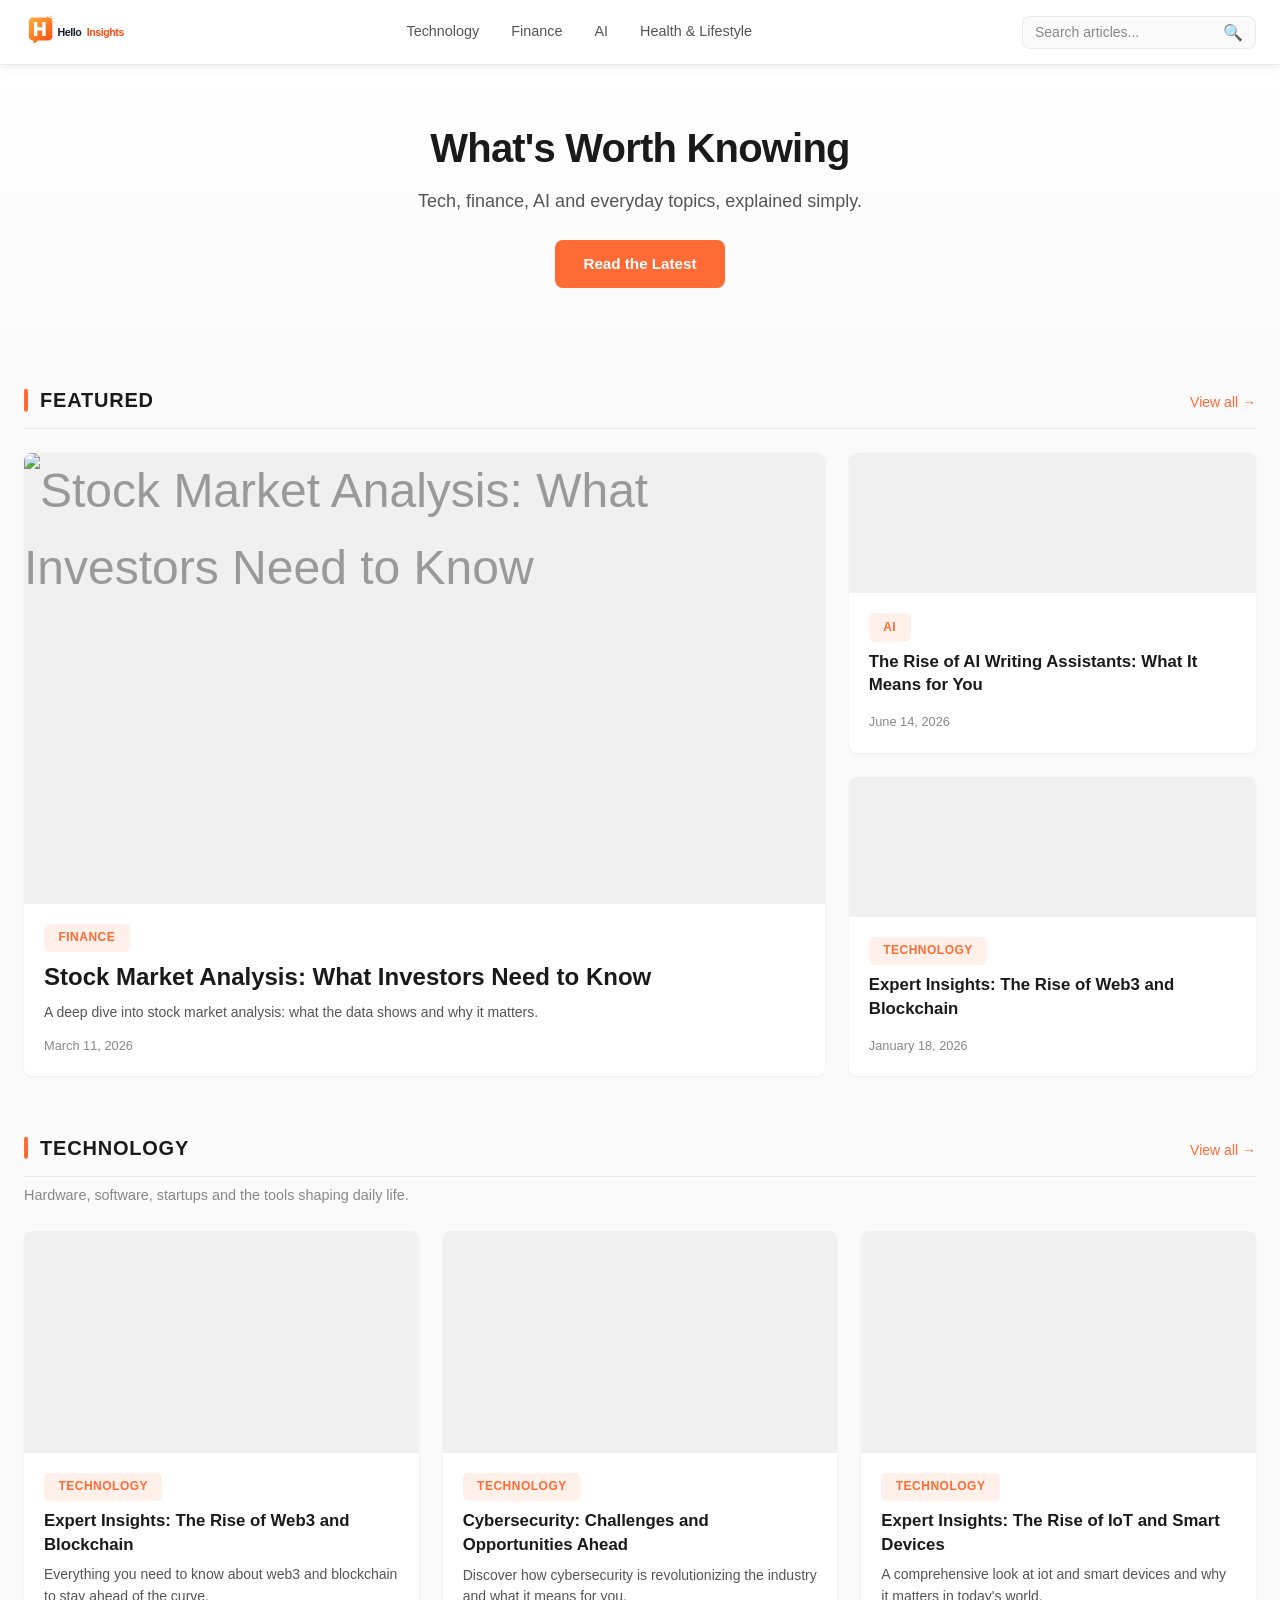
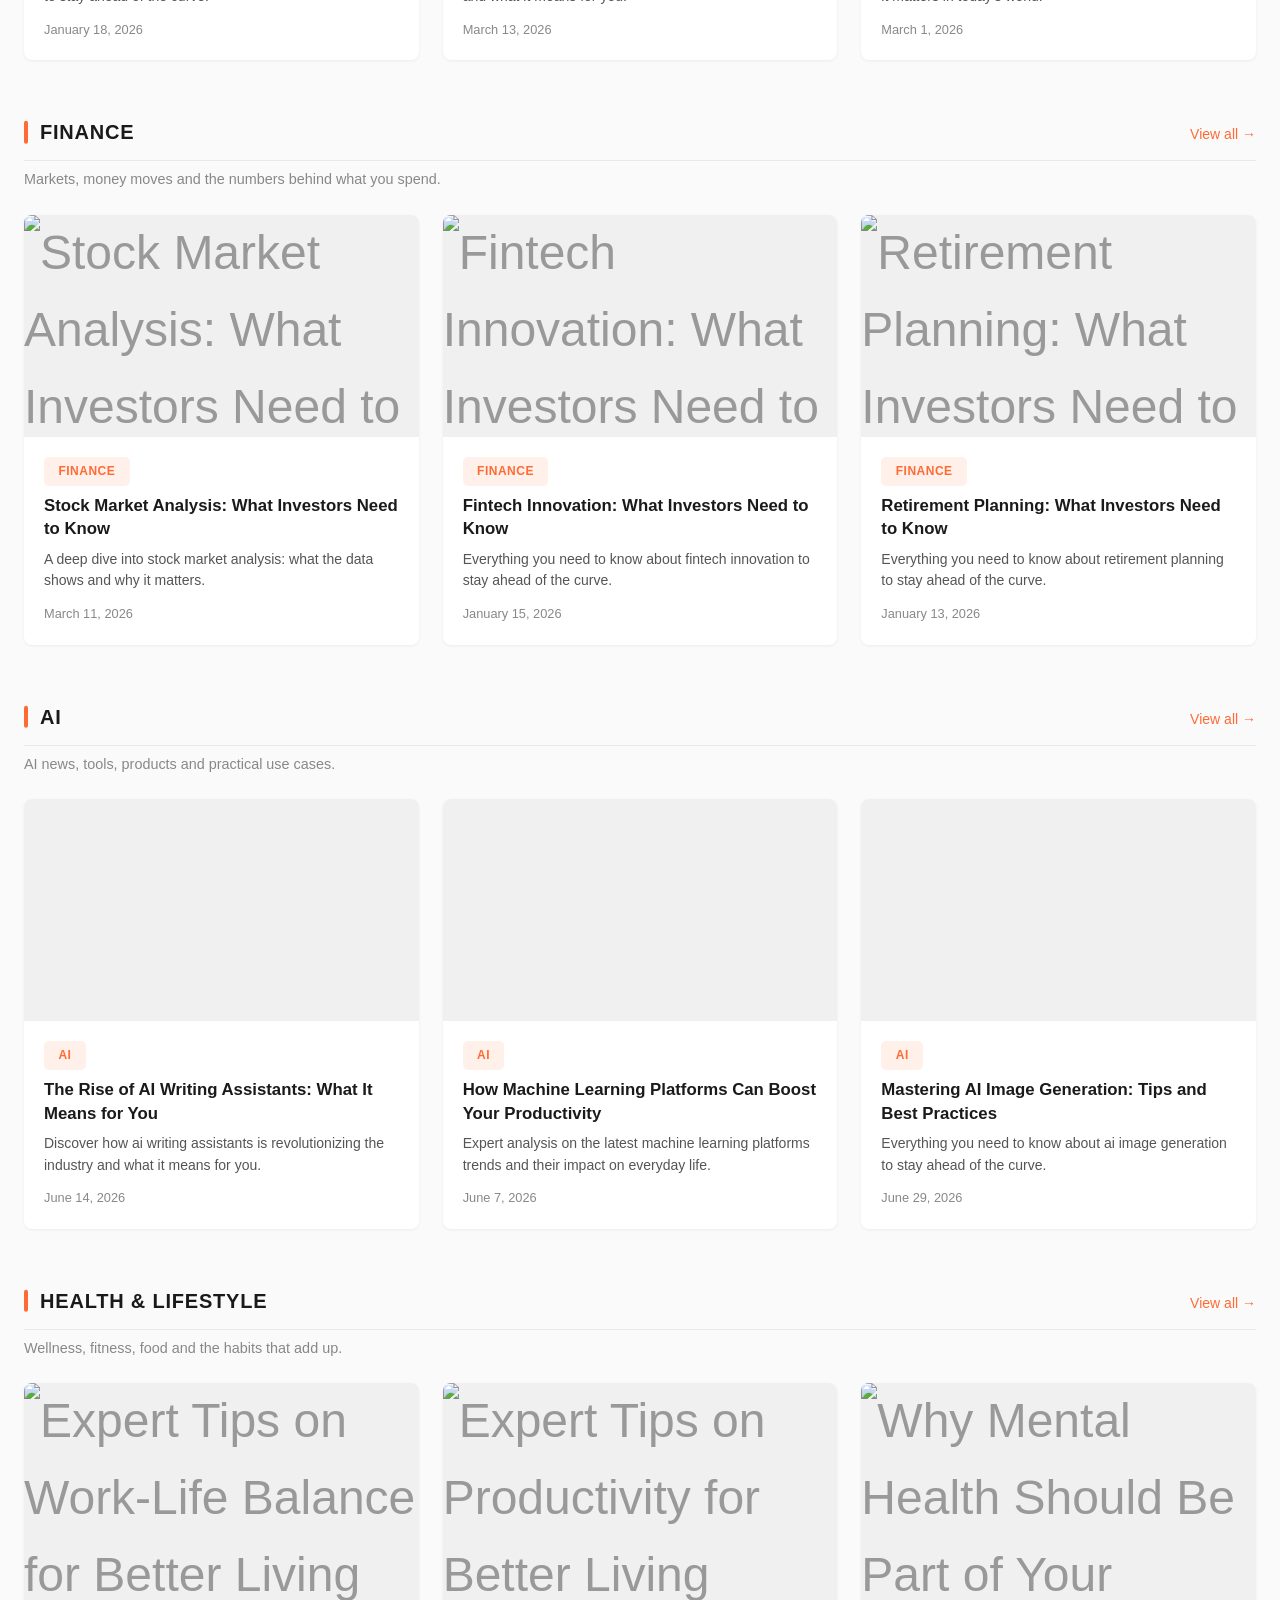
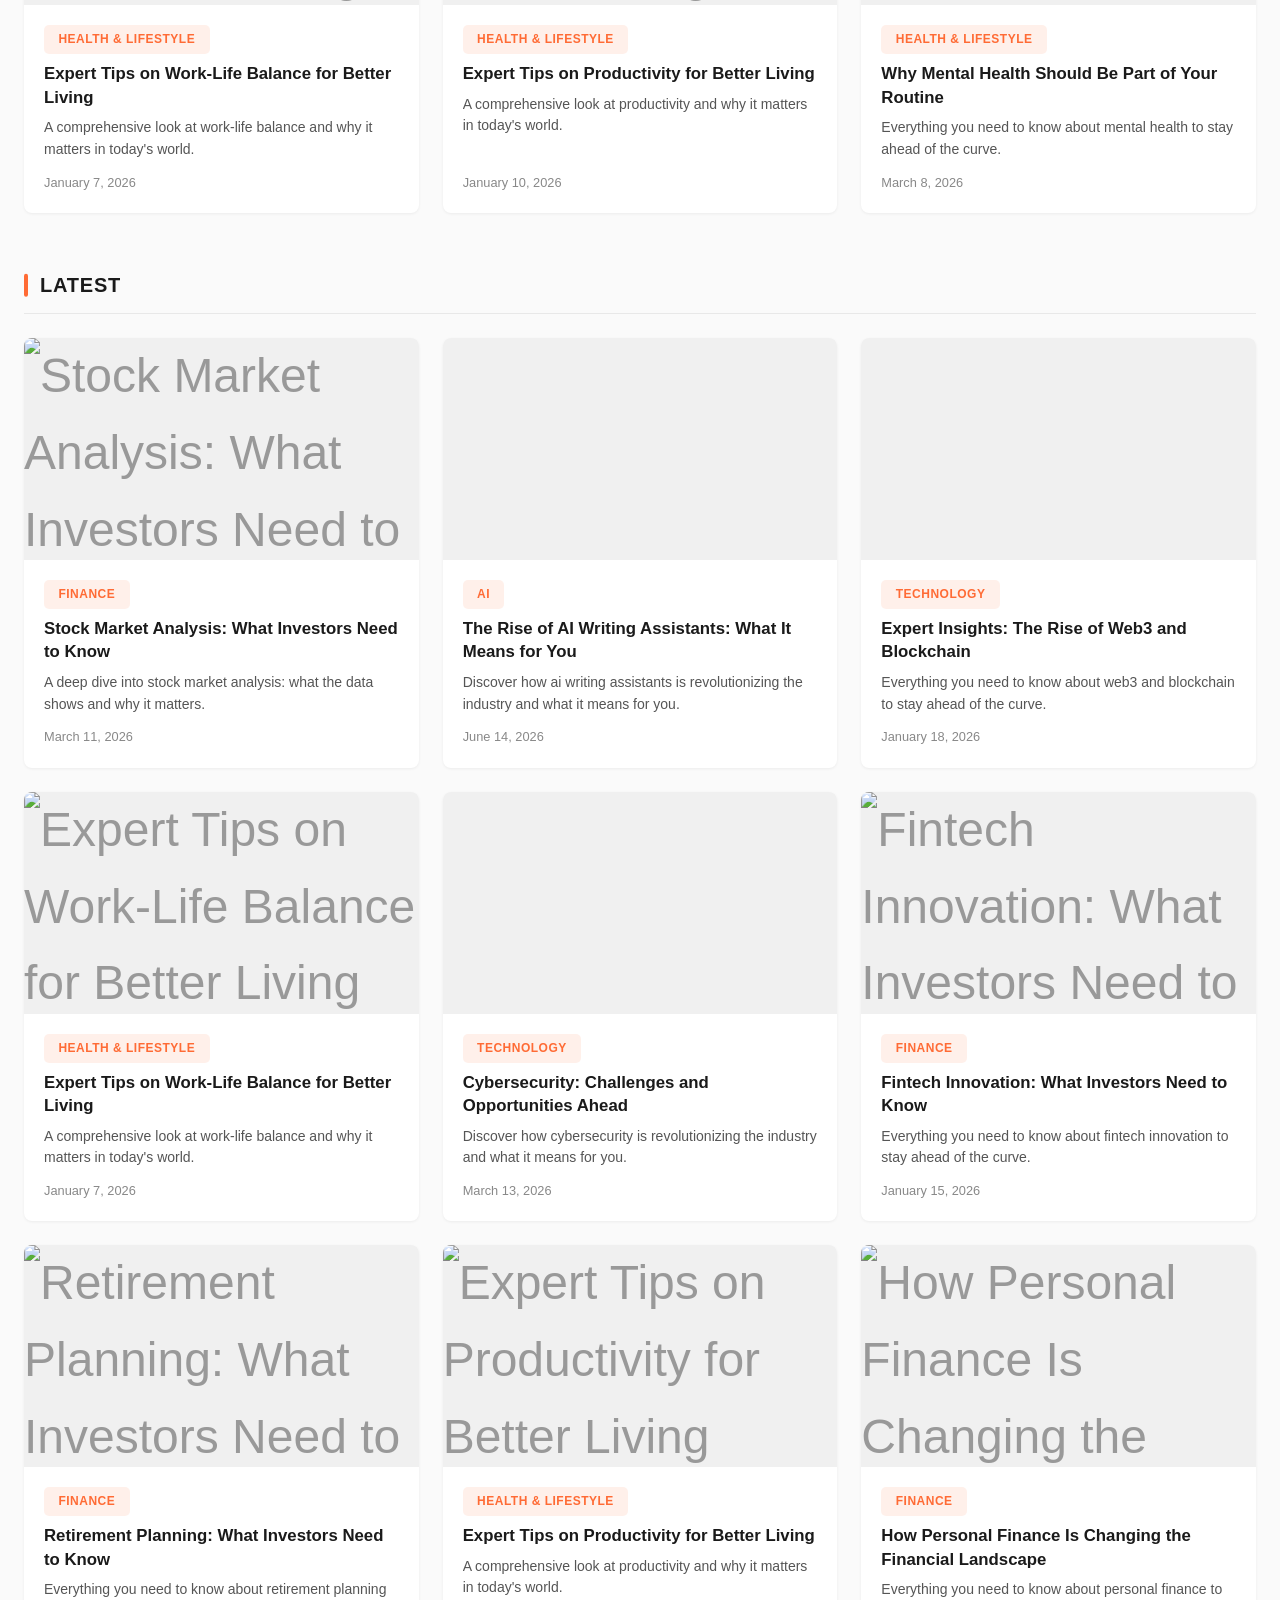
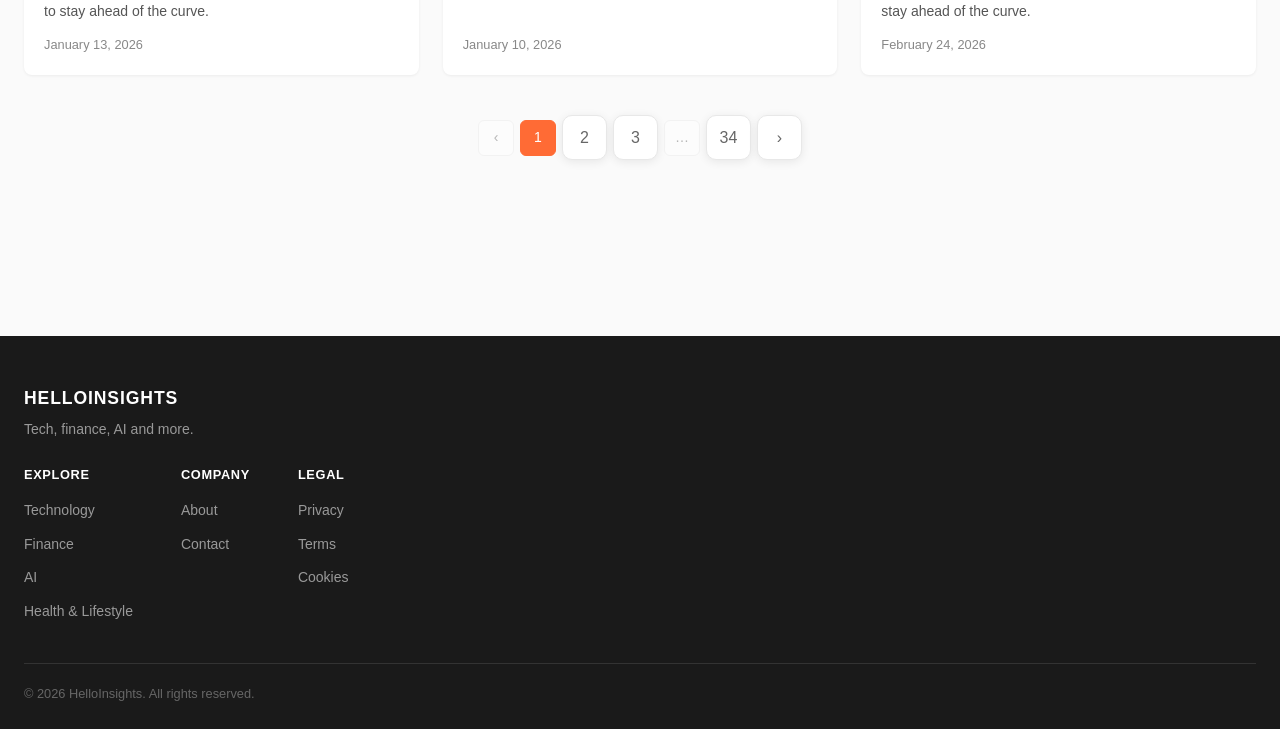
==== commit 705c21b5: "Add files via upload" ====
--- a/index.html
+++ b/index.html
@@ -2,340 +2,803 @@
 <html lang="en">
 <head>
     <meta charset="UTF-8">
+    <link rel="icon" href="data:image/svg+xml,%3Csvg xmlns='http://www.w3.org/2000/svg' viewBox='0 0 32 32'%3E%3Crect width='32' height='32' rx='6' fill='%23ff6b35'/%3E%3Ctext x='16' y='23' text-anchor='middle' fill='white' font-family='Arial,sans-serif' font-weight='bold' font-size='22'%3EH%3C/text%3E%3C/svg%3E">
     <meta name="viewport" content="width=device-width, initial-scale=1.0">
-    <meta name="description" content="Stay informed with newest global news and insights across technology, AI, finance, health, and lifestyle.">
-    <meta name="keywords" content="global news, technology news, AI news, finance news, real-time insights">
-    <meta name="robots" content="index, follow">
-    <title>HelloInsights | Newest Global News &amp; Insights</title>
-    <link rel="canonical" href="https://www.helloinsights.online/">
-    <link rel="icon" href="data:image/svg+xml,%3Csvg xmlns='http://www.w3.org/2000/svg' viewBox='0 0 32 32'%3E%3Crect width='32' height='32' rx='6' fill='%23ff6b35'/%3E%3Ctext x='16' y='23' text-anchor='middle' fill='white' font-family='Arial,sans-serif' font-weight='bold' font-size='22'%3EH%3C/text%3E%3C/svg%3E">
-    <!-- Open Graph -->
-    <meta property="og:title" content="HelloInsights | Newest Global News & Insights">
-    <meta property="og:description" content="Stay informed with newest global news and insights across technology, AI, finance, health, and lifestyle.">
-    <meta property="og:url" content="https://www.helloinsights.online/">
+    <title>HelloInsights | What's Worth Knowing</title>
+    <meta name="description" content="Tech, finance, AI and everyday topics, explained simply. Clear writing on the things that matter.">
+    <meta name="keywords" content="technology, finance, AI, health, lifestyle, insights, news">
+    <meta property="og:title" content="HelloInsights | What's Worth Knowing">
+    <meta property="og:description" content="Tech, finance, AI and everyday topics, explained simply.">
     <meta property="og:type" content="website">
-    <meta property="og:image" content="https://images.unsplash.com/photo-1518770660439-4636190af475?w=1200&h=630&auto=format&q=80">
     <meta property="og:site_name" content="HelloInsights">
-    <!-- Twitter Card -->
     <meta name="twitter:card" content="summary_large_image">
-    <meta name="twitter:title" content="HelloInsights | Newest Global News & Insights">
-    <meta name="twitter:description" content="Stay informed with newest global news and insights across technology, AI, finance, health, and lifestyle.">
-    <meta name="twitter:image" content="https://images.unsplash.com/photo-1518770660439-4636190af475?w=1200&h=630&auto=format&q=80">
-    <!-- JSON-LD Schema -->
+    <meta name="twitter:title" content="HelloInsights | What's Worth Knowing">
+    <meta name="twitter:description" content="Tech, finance, AI and everyday topics, explained simply.">
+    <link rel="canonical" href="index.html">
     <script type="application/ld+json">
     {
         "@context": "https://schema.org",
         "@type": "WebSite",
         "name": "HelloInsights",
-        "url": "https://www.helloinsights.online/",
-        "description": "Stay informed with newest global news and insights across technology, AI, finance, health, and lifestyle.",
+        "url": "",
+        "description": "Tech, finance, AI and everyday topics, explained simply.",
         "potentialAction": {
             "@type": "SearchAction",
-            "target": "https://www.helloinsights.online/index.html?q={search_term_string}",
+            "target": "index.html?q={search_term_string}",
             "query-input": "required name=search_term_string"
         }
     }
     </script>
-    <script type="application/ld+json">
-    {
-        "@context": "https://schema.org",
-        "@type": "Organization",
-        "name": "HelloInsights",
-        "url": "https://www.helloinsights.online/",
-        "logo": "https://www.helloinsights.online/logo.svg"
-    }
-    </script>
-    <!-- Preconnect -->
     <link rel="preconnect" href="https://images.unsplash.com" crossorigin>
     <link rel="dns-prefetch" href="https://images.unsplash.com">
     <link rel="preconnect" href="https://pagead2.googlesyndication.com" crossorigin>
     <link rel="dns-prefetch" href="https://pagead2.googlesyndication.com">
-    <!-- Critical CSS (inline) -->
-    <style>
-        *{margin:0;padding:0;box-sizing:border-box}
-        :root{--accent-color:#ff6b35;--primary-color:var(--accent-color);--primary-hover:#e85a2a;--text-dark:#333333;--text-medium:#666666;--text-light:#999999;--bg-light:#f5f5f5;--white:#ffffff;--shadow:0 2px 10px rgba(0,0,0,0.08);--shadow-hover:0 4px 20px rgba(0,0,0,0.12);--border-radius:12px;--transition:all 0.3s ease}
-        html{font-size:16px;scroll-behavior:smooth;overflow-x:hidden}
-        body{font-family:-apple-system,BlinkMacSystemFont,'Segoe UI',Roboto,Oxygen,Ubuntu,Cantarell,sans-serif;line-height:1.7;color:var(--text-dark);background-color:var(--bg-light);min-height:100vh;font-size:1rem;overflow-x:hidden}
-        .header{background:var(--white);box-shadow:var(--shadow);position:sticky;top:0;z-index:1000}
-        .header-content{max-width:1400px;margin:0 auto;padding:0.5rem 3rem;display:flex;justify-content:space-between;align-items:center;flex-wrap:wrap;gap:1rem}
-        .logo{font-size:1.3rem;font-weight:700;color:var(--text-dark);text-decoration:none;display:flex;align-items:center;gap:0.5rem}
-        .logo-img{max-height:3rem;width:auto;border-radius:10px;object-fit:contain;display:block}
-        .nav-container{display:flex;align-items:center;gap:1.5rem;flex-wrap:wrap}
-        .nav{display:flex;gap:0.25rem;list-style:none}
-        .nav a{text-decoration:none;color:var(--text-medium);padding:0.4rem 0.8rem;border-radius:6px;transition:var(--transition);font-weight:500;font-size:0.9rem}
-        .nav a:hover,.nav a.active{color:var(--primary-color);background:rgba(255,107,53,0.1)}
-        .menu-toggle{display:none;flex-direction:column;gap:5px;cursor:pointer;padding:0.5rem;min-width:44px;min-height:44px;justify-content:center;align-items:center}
-        .menu-toggle span{width:28px;height:3px;background:var(--text-dark);border-radius:2px;transition:var(--transition)}
-        .search-box{display:flex;align-items:center;background:var(--bg-light);border-radius:10px;padding:0.6rem 1.2rem;border:1px solid transparent;transition:var(--transition)}
-        .search-box:focus-within{border-color:var(--primary-color);background:var(--white)}
-        .search-box input{border:none;background:transparent;outline:none;width:200px;font-size:1rem;color:var(--text-dark)}
-        .search-box button{background:none;border:none;cursor:pointer;color:var(--text-light);font-size:1.1rem;transition:var(--transition);min-width:44px;min-height:44px}
-        .container{max-width:1400px;margin:0 auto;padding:2.5rem 3rem}
-        .page-header{text-align:center;margin-bottom:3.5rem;padding:0 1rem}
-        .page-header h1{font-size:2.5rem;text-transform:uppercase;letter-spacing:0.1em;color:var(--accent-color);font-weight:900;margin-bottom:1rem;line-height:1.3}
-        .page-header .site-description{color:var(--text-medium);font-size:1.15rem;line-height:1.7;max-width:650px;margin:0 auto}
-        .article-grid{display:grid;grid-template-columns:repeat(3,1fr);gap:2.5rem}
-        .article-card{background:var(--white);border-radius:var(--border-radius);box-shadow:var(--shadow);overflow:hidden;transition:var(--transition);display:flex;flex-direction:column;contain:layout style}
-        .card-image{width:100%;aspect-ratio:3/2;overflow:hidden;background:linear-gradient(110deg,#f0f0f0 8%,#e8e8e8 18%,#f0f0f0 33%);background-size:200% 100%}
-        .card-image img{width:100%;height:100%;object-fit:cover;display:block}
-        .card-content{padding:1.75rem;flex:1;display:flex;flex-direction:column}
-        .card-category{display:inline-block;background:rgba(255,107,53,0.1);color:var(--primary-color);padding:0.3rem 0.9rem;border-radius:5px;font-size:0.8rem;font-weight:600;text-transform:uppercase;letter-spacing:0.5px;margin-bottom:0.9rem;width:fit-content}
-        .card-title{font-size:1.25rem;font-weight:600;color:var(--text-dark);margin-bottom:0.9rem;line-height:1.45}
-        .card-title a{text-decoration:none;color:inherit}
-        .card-excerpt{color:var(--text-medium);font-size:0.95rem;line-height:1.65;margin-bottom:1.2rem;flex:1}
-        .card-meta{display:flex;align-items:center;font-size:0.9rem;color:var(--text-light);margin-bottom:1.2rem;padding-bottom:1.2rem;border-bottom:1px solid #eee}
-        .read-more-btn{display:flex;align-items:center;justify-content:center;background:var(--primary-color);color:var(--white);text-decoration:none;padding:0.85rem 1.75rem;border-radius:10px;font-weight:500;font-size:0.95rem;transition:var(--transition);width:100%;margin-top:auto}
-        [data-ad-slot]{display:none;max-width:728px;margin:0 auto;padding:0;overflow:hidden;min-height:250px}
-        [data-ad-slot].ad-visible{display:block!important;margin:1.5rem auto!important;padding:0.5rem!important}
-        /* Skeleton animation */
-        .skeleton-card{background:var(--white);border-radius:var(--border-radius);box-shadow:var(--shadow);overflow:hidden}
-        .skeleton-card .sk-img{aspect-ratio:3/2;background:linear-gradient(110deg,#f0f0f0 8%,#e8e8e8 18%,#f0f0f0 33%);background-size:200% 100%;animation:shimmer 1.5s linear infinite}
-        .skeleton-card .sk-body{padding:1.75rem}
-        .skeleton-card .sk-line{height:14px;background:#eee;border-radius:4px;margin-bottom:0.75rem}
-        .skeleton-card .sk-line.w60{width:60%}
-        .skeleton-card .sk-line.w80{width:80%}
-        .skeleton-card .sk-line.w40{width:40%}
-        .skeleton-card .sk-cat{width:80px;height:24px;background:rgba(255,107,53,0.1);border-radius:5px;margin-bottom:0.9rem}
-        @keyframes shimmer{0%{background-position:200% 0}100%{background-position:-200% 0}}
-        /* Focus styles for accessibility */
-        a:focus-visible,button:focus-visible,input:focus-visible{outline:2px solid var(--primary-color);outline-offset:2px;border-radius:4px}
-        /* Reduced motion */
-        @media(prefers-reduced-motion:reduce){*{animation-duration:0.01ms!important;transition-duration:0.01ms!important}}
-        /* Responsive */
-        @media(max-width:1200px){.container,.header-content{padding-left:2rem;padding-right:2rem}.article-grid{grid-template-columns:repeat(2,1fr);gap:2rem}}
-        @media(max-width:768px){html{font-size:15px}.header-content{padding:0.5rem 1.25rem}.menu-toggle{display:flex}.nav-container{display:none;width:100%;flex-direction:column;gap:1rem;padding-top:1rem}.nav-container.active{display:flex}.nav{flex-direction:column;width:100%}.nav a{padding:0.8rem 1rem;text-align:center;border-bottom:1px solid #eee}.search-box{width:100%}.search-box input{width:100%}.container{padding:1.5rem 1.25rem}.article-grid{grid-template-columns:1fr;gap:1.75rem}.page-header{margin-bottom:2rem}.page-header h1{font-size:1.75rem;letter-spacing:0.08em}.page-header .site-description{font-size:1rem}[data-ad-slot]{min-height:200px}}
-        @media(max-width:480px){.container{padding:1.25rem 1rem}.page-header h1{font-size:1.5rem}}
-        /* Print */
-        @media print{.header,.footer,.back-to-top,[data-ad-slot]{display:none}body{background:white}}
-    </style>
-    <!-- Full stylesheet (async) -->
     <link rel="stylesheet" href="style.css" media="print" onload="this.media='all'">
     <noscript><link rel="stylesheet" href="style.css"></noscript>
     <script src="ads-config.js" defer></script>
     <script src="config-loader.js" async></script>
+    <style>
+    /* ========================================
+       HelloInsights Main Site - Editorial Style
+       ======================================== */
+    * { margin: 0; padding: 0; box-sizing: border-box; }
+    :root {
+        --accent: #ff6b35;
+        --accent-hover: #e85a2a;
+        --text-primary: #1a1a1a;
+        --text-secondary: #555555;
+        --text-muted: #888888;
+        --bg-body: #fafafa;
+        --bg-white: #ffffff;
+        --border: #e8e8e8;
+        --shadow-sm: 0 1px 3px rgba(0,0,0,0.06);
+        --shadow-md: 0 2px 12px rgba(0,0,0,0.08);
+        --shadow-hover: 0 6px 24px rgba(0,0,0,0.1);
+        --radius: 8px;
+        --max-w: 1280px;
+    }
+    html { font-size: 16px; scroll-behavior: smooth; }
+    body {
+        font-family: -apple-system, BlinkMacSystemFont, 'Segoe UI', Roboto, 'Helvetica Neue', Arial, sans-serif;
+        line-height: 1.6; color: var(--text-primary); background: var(--bg-body);
+        -webkit-font-smoothing: antialiased;
+    }
+    a { color: inherit; text-decoration: none; }
+    img { max-width: 100%; display: block; }
+
+    /* Header */
+    .header {
+        background: var(--bg-white); border-bottom: 1px solid var(--border);
+        position: sticky; top: 0; z-index: 1000;
+    }
+    .header-inner {
+        max-width: var(--max-w); margin: 0 auto;
+        padding: 0 24px; height: 64px;
+        display: flex; align-items: center; justify-content: space-between;
+    }
+    .logo { display: flex; align-items: center; flex-shrink: 0; }
+    .logo svg { max-height: 36px; width: auto; }
+    .header-nav { display: flex; align-items: center; gap: 4px; }
+    .header-nav a {
+        padding: 6px 14px; border-radius: 6px; font-size: 0.9rem;
+        font-weight: 500; color: var(--text-secondary); transition: color 0.2s, background 0.2s;
+    }
+    .header-nav a:hover { color: var(--accent); background: rgba(255,107,53,0.06); }
+    .header-search {
+        display: flex; align-items: center; background: var(--bg-body);
+        border: 1px solid var(--border); border-radius: 8px;
+        padding: 6px 12px; transition: border-color 0.2s;
+    }
+    .header-search:focus-within { border-color: var(--accent); }
+    .header-search input {
+        border: none; background: transparent; outline: none;
+        width: 180px; font-size: 0.875rem; color: var(--text-primary);
+    }
+    .header-search input::placeholder { color: var(--text-muted); }
+    .header-search button {
+        background: none; border: none; cursor: pointer;
+        color: var(--text-muted); font-size: 1rem; padding: 0 0 0 8px;
+    }
+    .header-search button:hover { color: var(--accent); }
+
+    /* Mobile menu toggle */
+    .menu-toggle {
+        display: none; flex-direction: column; gap: 5px;
+        cursor: pointer; padding: 8px; background: none; border: none;
+    }
+    .menu-toggle span {
+        width: 24px; height: 2px; background: var(--text-primary);
+        border-radius: 2px; transition: transform 0.3s, opacity 0.3s;
+    }
+    .menu-toggle.open span:nth-child(1) { transform: rotate(45deg) translate(5px, 5px); }
+    .menu-toggle.open span:nth-child(2) { opacity: 0; }
+    .menu-toggle.open span:nth-child(3) { transform: rotate(-45deg) translate(5px, -5px); }
+
+    /* Mobile menu */
+    .mobile-menu {
+        display: none; background: var(--bg-white); border-bottom: 1px solid var(--border);
+        padding: 16px 24px;
+    }
+    .mobile-menu.open { display: block; }
+    .mobile-menu a {
+        display: block; padding: 12px 0; font-size: 1rem; font-weight: 500;
+        color: var(--text-secondary); border-bottom: 1px solid var(--border);
+    }
+    .mobile-menu a:last-child { border-bottom: none; }
+    .mobile-menu a:hover { color: var(--accent); }
+    .mobile-search { margin-top: 12px; }
+    .mobile-search input {
+        width: 100%; padding: 10px 14px; border: 1px solid var(--border);
+        border-radius: 8px; font-size: 0.9rem; outline: none;
+    }
+    .mobile-search input:focus { border-color: var(--accent); }
+
+    /* Hero */
+    .hero {
+        background: linear-gradient(180deg, #fff 0%, var(--bg-body) 100%);
+        padding: 60px 24px 48px; text-align: center;
+    }
+    .hero-inner { max-width: 640px; margin: 0 auto; }
+    .hero h1 {
+        font-size: 2.5rem; font-weight: 800; line-height: 1.15;
+        color: var(--text-primary); letter-spacing: -0.02em; margin-bottom: 16px;
+    }
+    .hero p {
+        font-size: 1.125rem; color: var(--text-secondary);
+        line-height: 1.6; margin-bottom: 24px;
+    }
+    .hero-cta {
+        display: inline-block; background: var(--accent); color: #fff;
+        padding: 12px 28px; border-radius: 8px; font-weight: 600;
+        font-size: 0.95rem; transition: background 0.2s, transform 0.2s;
+    }
+    .hero-cta:hover { background: var(--accent-hover); transform: translateY(-1px); }
+
+    /* Main layout */
+    .main { max-width: var(--max-w); margin: 0 auto; padding: 0 24px 60px; }
+
+    /* Section */
+    .section { margin-bottom: 56px; }
+    .section-header {
+        display: flex; align-items: baseline; justify-content: space-between;
+        margin-bottom: 24px; padding-bottom: 12px; border-bottom: 1px solid var(--border);
+    }
+    .section-header h2 {
+        font-size: 1.25rem; font-weight: 700; text-transform: uppercase;
+        letter-spacing: 0.04em; color: var(--text-primary);
+    }
+    .section-header .view-all {
+        font-size: 0.875rem; font-weight: 500; color: var(--accent);
+        transition: color 0.2s;
+    }
+    .section-header .view-all:hover { color: var(--accent-hover); }
+    .section-desc {
+        font-size: 0.9rem; color: var(--text-muted); margin: -16px 0 24px;
+        line-height: 1.5;
+    }
+
+    /* Featured layout */
+    .featured-grid {
+        display: grid; grid-template-columns: 65% 1fr; gap: 24px;
+    }
+    .featured-main { position: relative; }
+    .featured-main .card-image { height: 100%; min-height: 320px; }
+    .featured-side { display: flex; flex-direction: column; gap: 24px; }
+    .featured-side .card-image { height: 140px; }
+
+    /* Article grid */
+    .article-grid {
+        display: grid; grid-template-columns: repeat(3, 1fr); gap: 24px;
+    }
+
+    /* Article card */
+    .article-card {
+        background: var(--bg-white); border-radius: var(--radius);
+        box-shadow: var(--shadow-sm); overflow: hidden;
+        transition: transform 0.25s, box-shadow 0.25s;
+        display: flex; flex-direction: column; cursor: pointer;
+    }
+    .article-card:hover { transform: translateY(-4px); box-shadow: var(--shadow-hover); }
+    .card-image {
+        width: 100%; aspect-ratio: 16/9; overflow: hidden;
+        background: #f0f0f0;
+    }
+    .card-image img {
+        width: 100%; height: 100%; object-fit: cover;
+        transition: transform 0.3s;
+    }
+    .article-card:hover .card-image img { transform: scale(1.03); }
+    .card-body { padding: 20px; display: flex; flex-direction: column; flex: 1; }
+    .card-category {
+        display: inline-block; font-size: 0.75rem; font-weight: 600;
+        text-transform: uppercase; letter-spacing: 0.5px;
+        color: var(--accent); margin-bottom: 8px;
+    }
+    .card-title {
+        font-size: 1.05rem; font-weight: 600; line-height: 1.4;
+        color: var(--text-primary); margin-bottom: 8px;
+        display: -webkit-box; -webkit-line-clamp: 2;
+        -webkit-box-orient: vertical; overflow: hidden;
+    }
+    .card-excerpt {
+        font-size: 0.875rem; color: var(--text-secondary); line-height: 1.55;
+        margin-bottom: 12px; flex: 1;
+        display: -webkit-box; -webkit-line-clamp: 2;
+        -webkit-box-orient: vertical; overflow: hidden;
+    }
+    .card-date {
+        font-size: 0.8rem; color: var(--text-muted); margin-top: auto;
+    }
+
+    /* Ad slots */
+    [data-ad-slot] {
+        margin: 24px 0; min-height: 0;
+    }
+    [data-ad-slot]:empty { display: none; margin: 0; min-height: 0; height: 0; }
+
+    /* Search results */
+    .search-banner {
+        display: none; margin-bottom: 24px; padding: 12px 16px;
+        background: #fff8f3; border: 1px solid rgba(255,107,53,0.2);
+        border-radius: 8px; font-size: 0.9rem; color: var(--text-secondary);
+    }
+    .search-banner button {
+        margin-left: 12px; background: var(--accent); color: #fff;
+        border: none; padding: 4px 12px; border-radius: 4px;
+        cursor: pointer; font-size: 0.8rem;
+    }
+
+    /* Pagination */
+    .pagination {
+        display: flex; justify-content: center; align-items: center;
+        gap: 6px; margin-top: 40px; flex-wrap: wrap;
+    }
+    .page-btn {
+        display: inline-flex; align-items: center; justify-content: center;
+        min-width: 36px; height: 36px; padding: 0 10px;
+        border-radius: 6px; font-size: 0.875rem; font-weight: 500;
+        color: var(--text-secondary); background: var(--bg-white);
+        border: 1px solid var(--border); transition: all 0.2s; cursor: pointer;
+    }
+    .page-btn:hover:not(.disabled):not(.active) {
+        border-color: var(--accent); color: var(--accent);
+    }
+    .page-btn.active {
+        background: var(--accent); color: #fff; border-color: var(--accent);
+    }
+    .page-btn.disabled { opacity: 0.4; cursor: default; pointer-events: none; }
+
+    /* Skeleton loading */
+    .skeleton-card {
+        background: var(--bg-white); border-radius: var(--radius);
+        box-shadow: var(--shadow-sm); overflow: hidden;
+    }
+    .skeleton-img {
+        width: 100%; aspect-ratio: 16/9;
+        background: linear-gradient(90deg, #f0f0f0 25%, #e0e0e0 50%, #f0f0f0 75%);
+        background-size: 200% 100%;
+        animation: shimmer 1.5s infinite;
+    }
+    .skeleton-body { padding: 20px; }
+    .skeleton-line {
+        height: 12px; border-radius: 4px; margin-bottom: 10px;
+        background: linear-gradient(90deg, #f0f0f0 25%, #e0e0e0 50%, #f0f0f0 75%);
+        background-size: 200% 100%;
+        animation: shimmer 1.5s infinite;
+    }
+    .skeleton-line:nth-child(1) { width: 40%; }
+    .skeleton-line:nth-child(2) { width: 90%; height: 16px; }
+    .skeleton-line:nth-child(3) { width: 100%; }
+    .skeleton-line:nth-child(4) { width: 60%; }
+    @keyframes shimmer { 0%{background-position:200% 0} 100%{background-position:-200% 0} }
+
+    /* Footer */
+    .footer {
+        background: var(--text-primary); color: #ccc; padding: 48px 24px 24px;
+        margin-top: 60px;
+    }
+    .footer-inner { max-width: var(--max-w); margin: 0 auto; }
+    .footer-brand { margin-bottom: 24px; }
+    .footer-brand h3 {
+        font-size: 1.1rem; font-weight: 700; color: #fff;
+        letter-spacing: 0.05em; margin-bottom: 6px;
+    }
+    .footer-brand p { font-size: 0.875rem; color: #999; }
+    .footer-links { display: flex; gap: 48px; flex-wrap: wrap; margin-bottom: 32px; }
+    .footer-col h4 {
+        font-size: 0.8rem; font-weight: 600; text-transform: uppercase;
+        letter-spacing: 0.05em; color: #fff; margin-bottom: 12px;
+    }
+    .footer-col ul { list-style: none; }
+    .footer-col li { margin-bottom: 8px; }
+    .footer-col a { font-size: 0.875rem; color: #999; transition: color 0.2s; }
+    .footer-col a:hover { color: var(--accent); }
+    .footer-copy {
+        border-top: 1px solid #333; padding-top: 20px;
+        font-size: 0.8rem; color: #666;
+    }
+
+    /* Back to top */
+    .back-to-top {
+        position: fixed; bottom: 24px; right: 24px;
+        width: 40px; height: 40px; border-radius: 50%;
+        background: var(--accent); color: #fff; border: none;
+        font-size: 1.2rem; cursor: pointer; opacity: 0;
+        visibility: hidden; transition: opacity 0.3s, visibility 0.3s, transform 0.2s;
+        box-shadow: 0 2px 8px rgba(255,107,53,0.3);
+        z-index: 999;
+    }
+    .back-to-top.visible { opacity: 1; visibility: visible; }
+    .back-to-top:hover { transform: translateY(-2px); }
+
+    /* Responsive */
+    @media (max-width: 768px) {
+        .header-nav, .header-search { display: none; }
+        .menu-toggle { display: flex; }
+        .hero { padding: 40px 20px 32px; }
+        .hero h1 { font-size: 1.75rem; }
+        .hero p { font-size: 1rem; }
+        .featured-grid { grid-template-columns: 1fr; }
+        .featured-main .card-image { min-height: 200px; }
+        .article-grid { grid-template-columns: 1fr; }
+        .footer-links { gap: 24px; }
+        .section { margin-bottom: 40px; }
+    }
+    @media (min-width: 769px) and (max-width: 1024px) {
+        .article-grid { grid-template-columns: repeat(2, 1fr); }
+        .featured-grid { grid-template-columns: 60% 1fr; }
+    }
+    </style>
 </head>
 <body>
-    <header class="header" role="banner">
-        <div class="header-content">
+    <!-- Header -->
+    <header class="header">
+        <div class="header-inner">
             <a href="index.html" class="logo" aria-label="HelloInsights Home">
-                <img src="logo.svg" alt="HelloInsights" class="logo-img" width="48" height="48">
+                <svg xmlns="http://www.w3.org/2000/svg" viewBox="0 0 180 58" width="150" height="48" role="img" aria-label="HelloInsights logo">
+                    <defs>
+                        <linearGradient id="og" x1="0" y1="0" x2="0.9" y2="1">
+                            <stop offset="0%" stop-color="#FFB13B"/>
+                            <stop offset="100%" stop-color="#FF4B12"/>
+                        </linearGradient>
+                        <linearGradient id="hl" x1="0" y1="0" x2="0" y2="1">
+                            <stop offset="0%" stop-color="#1B252B"/>
+                            <stop offset="100%" stop-color="#111A20"/>
+                        </linearGradient>
+                    </defs>
+                    <path d="M7.2 11.5 C7.2 8.3 9.8 5.8 13 5.8 H39.3 C42.5 5.8 45 8.3 45 11.5 V36.8 C45 40 42.5 42.5 39.3 42.5 H22.2 L16.5 47.3 C15.8 47.9 14.7 47.4 14.7 46.5 V42.5 H13 C9.8 42.5 7.2 40 7.2 36.8 Z" fill="url(#og)"/>
+                    <path d="M15.4 12.7 H20.8 V21.2 H28.8 V12.7 H34.2 V35.5 H28.8 V26.4 H20.8 V35.5 H15.4 Z" fill="#FFFFFF"/>
+                    <g fill="#FF9B27">
+                        <rect x="36.3" y="4.2" width="2.2" height="2.2" rx="0.35"/>
+                        <rect x="42.0" y="2.8" width="1.9" height="1.9" rx="0.3"/>
+                        <rect x="39.4" y="7.5" width="2.0" height="2.0" rx="0.3"/>
+                        <rect x="45.0" y="6.3" width="1.6" height="1.6" rx="0.25"/>
+                        <rect x="35.0" y="9.1" width="1.6" height="1.6" rx="0.25"/>
+                        <rect x="42.5" y="10.5" width="2.0" height="2.0" rx="0.3"/>
+                        <rect x="46.8" y="11.8" width="1.4" height="1.4" rx="0.2"/>
+                        <rect x="38.2" y="13.1" width="1.5" height="1.5" rx="0.2"/>
+                    </g>
+                    <text x="53.5" y="35.2" font-family="Arial,Helvetica,sans-serif" font-size="17.2" font-weight="700" letter-spacing="-0.75" fill="url(#hl)">Hello</text>
+                    <text x="100.5" y="35.2" font-family="Arial,Helvetica,sans-serif" font-size="17.2" font-weight="700" letter-spacing="-0.75" fill="#FF4B12">Insights</text>
+                </svg>
             </a>
-            <div class="menu-toggle" role="button" tabindex="0" aria-label="Toggle navigation menu" aria-expanded="false" onclick="toggleMenu()" onkeydown="if(event.keyCode===13||event.keyCode===32){event.preventDefault();toggleMenu()}">
+            <div class="header-nav">
+                <a href="category.html?cat=technology">Technology</a>
+                <a href="category.html?cat=finance">Finance</a>
+                <a href="category.html?cat=ai-tools">AI</a>
+                <a href="category.html?cat=health-lifestyle">Health &amp; Lifestyle</a>
+            </div>
+            <div class="header-search">
+                <input type="text" placeholder="Search articles..." id="searchInput" aria-label="Search articles">
+                <button type="button" id="searchBtn" aria-label="Search">🔍</button>
+            </div>
+            <button class="menu-toggle" id="menuToggle" onclick="toggleMenu()" aria-label="Menu">
                 <span></span><span></span><span></span>
-            </div>
-            <div class="nav-container" id="navContainer">
-                <nav role="navigation" aria-label="Main navigation">
-                    <ul class="nav">
-                        <li><a href="index.html" class="active" aria-current="page">All</a></li>
+            </button>
+        </div>
+        <div class="mobile-menu" id="mobileMenu">
+            <a href="category.html?cat=technology">Technology</a>
+            <a href="category.html?cat=finance">Finance</a>
+            <a href="category.html?cat=ai-tools">AI</a>
+            <a href="category.html?cat=health-lifestyle">Health &amp; Lifestyle</a>
+            <div class="mobile-search">
+                <input type="text" placeholder="Search articles..." id="mobileSearchInput" aria-label="Search articles">
+            </div>
+        </div>
+    </header>
+
+    <!-- Ad: native-top -->
+    <div data-ad-slot="native-top"></div>
+
+    <!-- Hero -->
+    <section class="hero">
+        <div class="hero-inner">
+            <h1>What's Worth Knowing</h1>
+            <p>Tech, finance, AI and everyday topics, explained simply.</p>
+            <a href="#latest-section" class="hero-cta">Read the Latest</a>
+        </div>
+    </section>
+
+    <!-- Main Content -->
+    <div class="main">
+        <!-- Featured -->
+        <section class="section" id="featured-section">
+            <div class="section-header">
+                <h2>Featured</h2>
+                <a href="#" class="view-all" id="featuredViewAll">View all &rarr;</a>
+            </div>
+            <div id="featuredGrid">
+                <div class="featured-grid">
+                    <div class="skeleton-card"><div class="skeleton-img"></div><div class="skeleton-body"><div class="skeleton-line"></div><div class="skeleton-line"></div><div class="skeleton-line"></div><div class="skeleton-line"></div></div></div>
+                    <div class="featured-side">
+                        <div class="skeleton-card"><div class="skeleton-img"></div><div class="skeleton-body"><div class="skeleton-line"></div><div class="skeleton-line"></div><div class="skeleton-line"></div></div></div>
+                        <div class="skeleton-card"><div class="skeleton-img"></div><div class="skeleton-body"><div class="skeleton-line"></div><div class="skeleton-line"></div><div class="skeleton-line"></div></div></div>
+                    </div>
+                </div>
+            </div>
+        </section>
+
+        <!-- Ad: banner-mid (between featured and first category) -->
+        <div data-ad-slot="banner-mid"></div>
+
+        <!-- Technology -->
+        <section class="section" id="section-technology">
+            <div class="section-header">
+                <h2>Technology</h2>
+                <a href="category.html?cat=technology" class="view-all">View all &rarr;</a>
+            </div>
+            <p class="section-desc">Hardware, software, startups and the tools shaping daily life.</p>
+            <div class="article-grid" id="gridTechnology"></div>
+        </section>
+
+        <!-- Finance -->
+        <section class="section" id="section-finance">
+            <div class="section-header">
+                <h2>Finance</h2>
+                <a href="category.html?cat=finance" class="view-all">View all &rarr;</a>
+            </div>
+            <p class="section-desc">Markets, money moves and the numbers behind what you spend.</p>
+            <div class="article-grid" id="gridFinance"></div>
+        </section>
+
+        <!-- AI -->
+        <section class="section" id="section-ai">
+            <div class="section-header">
+                <h2>AI</h2>
+                <a href="category.html?cat=ai-tools" class="view-all">View all &rarr;</a>
+            </div>
+            <p class="section-desc">AI news, tools, products and practical use cases.</p>
+            <div class="article-grid" id="gridAi"></div>
+        </section>
+
+        <!-- Health & Lifestyle -->
+        <section class="section" id="section-health">
+            <div class="section-header">
+                <h2>Health &amp; Lifestyle</h2>
+                <a href="category.html?cat=health-lifestyle" class="view-all">View all &rarr;</a>
+            </div>
+            <p class="section-desc">Wellness, fitness, food and the habits that add up.</p>
+            <div class="article-grid" id="gridHealth"></div>
+        </section>
+
+        <!-- Latest -->
+        <section class="section" id="latest-section">
+            <div class="section-header">
+                <h2>Latest</h2>
+            </div>
+            <div class="search-banner" id="searchBanner">
+                <span id="searchText"></span>
+                <button onclick="clearSearch()">Clear</button>
+            </div>
+            <div class="article-grid" id="latestGrid"></div>
+            <div class="pagination" id="pagination"></div>
+        </section>
+
+        <!-- Ad: banner-bottom -->
+        <div data-ad-slot="banner-bottom"></div>
+    </div>
+
+    <!-- Footer -->
+    <footer class="footer">
+        <div class="footer-inner">
+            <div class="footer-brand">
+                <h3>HELLOINSIGHTS</h3>
+                <p>Tech, finance, AI and more.</p>
+            </div>
+            <div class="footer-links">
+                <div class="footer-col">
+                    <h4>Explore</h4>
+                    <ul>
                         <li><a href="category.html?cat=technology">Technology</a></li>
                         <li><a href="category.html?cat=finance">Finance</a></li>
-                        <li><a href="category.html?cat=ai-tools">AI Tools</a></li>
+                        <li><a href="category.html?cat=ai-tools">AI</a></li>
                         <li><a href="category.html?cat=health-lifestyle">Health &amp; Lifestyle</a></li>
                     </ul>
-                </nav>
-                <div class="search-box" role="search">
-                    <input type="text" placeholder="Search articles..." id="searchInput" aria-label="Search articles">
-                    <button type="button" id="searchBtn" aria-label="Search">&#128269;</button>
                 </div>
-            </div>
-        </div>
-    </header>
-    <main class="container" role="main">
-        <div data-ad-slot="zone-top"></div>
-        <section class="page-header">
-            <h1>Your Trusted Source for Insights</h1>
-            <p class="site-description">Expert analysis and curated intelligence at the intersection of technology, finance, AI innovation, and modern wellness.</p>
-        </section>
-        <div id="searchInfo" style="display:none;margin-bottom:1rem;padding:0.5rem 1rem;background:#fff3cd;border-radius:8px;" role="status" aria-live="polite">
-            <span id="searchText"></span>
-            <button onclick="clearSearch()" style="margin-left:10px;background:#ff6b35;color:white;border:none;padding:4px 12px;border-radius:4px;cursor:pointer;min-width:44px;min-height:44px;" aria-label="Clear search">Clear</button>
-        </div>
-        <div class="article-grid" id="articleGrid">
-            <!-- Skeleton placeholders for first 6 cards (CLS prevention) -->
-            <div class="skeleton-card" aria-hidden="true"><div class="sk-img"></div><div class="sk-body"><div class="sk-cat"></div><div class="sk-line w80"></div><div class="sk-line w60"></div><div class="sk-line"></div><div class="sk-line w40"></div></div></div>
-            <div class="skeleton-card" aria-hidden="true"><div class="sk-img"></div><div class="sk-body"><div class="sk-cat"></div><div class="sk-line w80"></div><div class="sk-line w60"></div><div class="sk-line"></div><div class="sk-line w40"></div></div></div>
-            <div class="skeleton-card" aria-hidden="true"><div class="sk-img"></div><div class="sk-body"><div class="sk-cat"></div><div class="sk-line w80"></div><div class="sk-line w60"></div><div class="sk-line"></div><div class="sk-line w40"></div></div></div>
-            <div class="skeleton-card" aria-hidden="true"><div class="sk-img"></div><div class="sk-body"><div class="sk-cat"></div><div class="sk-line w80"></div><div class="sk-line w60"></div><div class="sk-line"></div><div class="sk-line w40"></div></div></div>
-            <div class="skeleton-card" aria-hidden="true"><div class="sk-img"></div><div class="sk-body"><div class="sk-cat"></div><div class="sk-line w80"></div><div class="sk-line w60"></div><div class="sk-line"></div><div class="sk-line w40"></div></div></div>
-            <div class="skeleton-card" aria-hidden="true"><div class="sk-img"></div><div class="sk-body"><div class="sk-cat"></div><div class="sk-line w80"></div><div class="sk-line w60"></div><div class="sk-line"></div><div class="sk-line w40"></div></div></div>
-        </div>
-        <div data-ad-slot="zone-mid"></div>
-        <nav class="pagination" id="pagination" aria-label="Pagination"></nav>
-        <div data-ad-slot="zone-bottom"></div>
-        <div data-ad-slot="index-banner-bottom"></div>
-        <div data-ad-slot="index-anchor"></div>
-    </main>
-    <footer class="footer" role="contentinfo">
-        <div class="footer-content">
-            <div class="footer-section">
-                <h4>About HelloInsights</h4>
-                <p>Your trusted source for the latest insights in Technology, Finance, AI Tools, and Health &amp; Lifestyle.</p>
-            </div>
-            <div class="footer-section">
-                <h4>Quick Links</h4>
-                <ul>
-                    <li><a href="index.html">Home</a></li>
-                    <li><a href="category.html?cat=technology">Technology</a></li>
-                    <li><a href="category.html?cat=finance">Finance</a></li>
-                    <li><a href="category.html?cat=ai-tools">AI Tools</a></li>
-                    <li><a href="category.html?cat=health-lifestyle">Health &amp; Lifestyle</a></li>
-                </ul>
-            </div>
-            <div class="footer-section">
-                <h4>Legal</h4>
-                <ul>
-                    <li><a href="about.html">About Us</a></li>
-                    <li><a href="contact.html">Contact Us</a></li>
-                    <li><a href="privacy.html">Privacy Policy</a></li>
-                    <li><a href="terms.html">Terms of Service</a></li>
-                </ul>
-            </div>
-        </div>
-        <div class="footer-bottom">
-            <p>&copy; <script>document.write(new Date().getFullYear())</script> HelloInsights. All rights reserved.</p>
+                <div class="footer-col">
+                    <h4>Company</h4>
+                    <ul>
+                        <li><a href="about.html">About</a></li>
+                        <li><a href="contact.html">Contact</a></li>
+                    </ul>
+                </div>
+                <div class="footer-col">
+                    <h4>Legal</h4>
+                    <ul>
+                        <li><a href="privacy.html">Privacy</a></li>
+                        <li><a href="terms.html">Terms</a></li>
+                        <li><a href="cookies.html">Cookies</a></li>
+                    </ul>
+                </div>
+            </div>
+            <div class="footer-copy">
+                &copy; 2026 HelloInsights. All rights reserved.
+            </div>
         </div>
     </footer>
+
+    <!-- Back to top -->
     <button class="back-to-top" id="backToTop" onclick="scrollToTop()" aria-label="Back to top">&uarr;</button>
+
     <script>
+    /* ========================================
+       HelloInsights - Main Page Script (ES5)
+       ======================================== */
+
+    // Service worker
     if ('serviceWorker' in navigator) {
         navigator.serviceWorker.register('sw.js').catch(function() {});
     }
+
+    // --- Config ---
     var ARTICLES_PER_PAGE = 9;
+    var CATEGORY_PAGESIZE = 3;
     var currentPage = 1;
-    var filteredArticles = [];
+    var allArticles = [];
+    var categoryArticles = {
+        'technology': [],
+        'finance': [],
+        'ai-tools': [],
+        'health-lifestyle': []
+    };
     var isSearching = false;
     var searchQuery = '';
-    var searchInitialized = false;
+    var filteredArticles = [];
+
     var categoryNames = {
-        'technology': 'Technology', 'finance': 'Finance',
-        'ai-tools': 'AI Tools', 'health-lifestyle': 'Health & Lifestyle'
+        'technology': 'Technology',
+        'finance': 'Finance',
+        'ai-tools': 'AI',
+        'health-lifestyle': 'Health & Lifestyle'
     };
+
     var fallbackImages = {
-        'technology': 'https://images.unsplash.com/photo-1518770660439-4636190af475?auto=format&fit=crop&q=80&w=600&h=338',
-        'finance': 'https://images.unsplash.com/photo-1611974789855-9c2a0a7236a3?auto=format&fit=crop&q=80&w=600&h=338',
-        'ai-tools': 'https://images.unsplash.com/photo-1682687982501-1e58ab814714?auto=format&fit=crop&q=80&w=600&h=338',
-        'health-lifestyle': 'https://images.unsplash.com/photo-1498837167922-ddd27525d352?auto=format&fit=crop&q=80&w=600&h=338'
+        'technology': 'https://images.unsplash.com/photo-1518770660439-4636190af475?w=600&h=338&fit=crop',
+        'finance': 'https://images.unsplash.com/photo-1611974789855-9c2a0a7236a3?w=600&h=338&fit=crop',
+        'ai-tools': 'https://images.unsplash.com/photo-1677442136019-21780ecf9952?w=600&h=338&fit=crop',
+        'health-lifestyle': 'https://images.unsplash.com/photo-1498837167922-ddd27525d352?w=600&h=338&fit=crop'
     };
-    var defaultFallback = fallbackImages['technology'];
-    var allArticlesCache = [];
-
-    // XSS sanitization helpers
-    function sanitizeStr(str) {
-        if (!str) return '';
-        var div = document.createElement('div');
-        div.appendChild(document.createTextNode(str));
-        return div.innerHTML;
-    }
-    function sanitizeUrl(url) {
-        if (!url) return '';
-        var cleaned = String(url).replace(/[<>"'\s]/g, '');
-        if (cleaned.indexOf('javascript:') === 0 || cleaned.indexOf('data:') === 0) return '';
-        return cleaned;
+    var defaultFallback = 'https://images.unsplash.com/photo-1518770660439-4636190af475?w=600&h=338&fit=crop';
+
+    // --- XSS Protection ---
+    function sanitizeStr(s) {
+        if (typeof s !== 'string') return '';
+        var d = document.createElement('div');
+        d.appendChild(document.createTextNode(s));
+        return d.innerHTML;
+    }
+    function sanitizeUrl(u) {
+        if (typeof u !== 'string') return '';
+        u = u.trim();
+        if (u.indexOf('javascript:') === 0 || u.indexOf('data:') === 0 || u.indexOf('vbscript:') === 0) {
+            return '';
+        }
+        return u.replace(/["'<>]/g, '');
+    }
+
+    // --- Utilities ---
+    function getFallbackImage(cat) {
+        return fallbackImages[cat] || defaultFallback;
     }
 
     function generateArticleDate(id) {
         var start = new Date('2026-01-01').getTime();
         var offset = (id % 180) * 86400000;
         var d = new Date(start + offset);
-        var m = ['January','February','March','April','May','June','July','August','September','October','November','December'];
-        return m[d.getMonth()] + ' ' + d.getDate() + ', ' + d.getFullYear();
-    }
-    function getFallbackImage(cat) { return fallbackImages[cat] || defaultFallback; }
-
-    function createArticleCard(article, isAboveFold) {
-        var catName = sanitizeStr(categoryNames[article.category] || article.category);
+        var months = ['January','February','March','April','May','June','July','August','September','October','November','December'];
+        return months[d.getMonth()] + ' ' + d.getDate() + ', ' + d.getFullYear();
+    }
+
+    // --- Card Rendering ---
+    function createCardHTML(article) {
+        var cat = categoryNames[article.category] || sanitizeStr(article.category);
         var title = sanitizeStr(article.title);
         var excerpt = sanitizeStr(article.excerpt);
-        var imgUrl = sanitizeUrl(article.image);
+        var img = sanitizeUrl(article.image);
         var fb = getFallbackImage(article.category);
-        var date = sanitizeStr(generateArticleDate(article.id));
-        var loadingAttr = isAboveFold ? ' fetchpriority="high"' : ' loading="lazy" decoding="async"';
-        return '<article class="article-card">' +
-            '<div class="card-image"><img src="' + imgUrl + '" alt="' + title + '" width="600" height="338"' + loadingAttr + ' onerror="this.src=\'' + fb + '\'"></div>' +
-            '<div class="card-content">' +
-            '<span class="card-category">' + catName + '</span>' +
-            '<h3 class="card-title"><a href="article.html?id=' + article.id + '">' + title + '</a></h3>' +
+        var date = generateArticleDate(article.id);
+        var url = 'article.html?id=' + article.id;
+
+        return '<article class="article-card" onclick="window.location.href=\'' + url + '\'" role="link" tabindex="0">' +
+            '<div class="card-image"><img src="' + img + '" alt="' + title + '" width="600" height="338" loading="lazy" decoding="async" onerror="this.src=\'' + fb + '\'"></div>' +
+            '<div class="card-body">' +
+            '<span class="card-category">' + cat + '</span>' +
+            '<h3 class="card-title">' + title + '</h3>' +
             '<p class="card-excerpt">' + excerpt + '</p>' +
-            '<div class="card-meta"><span>' + date + '</span></div>' +
-            '<a href="article.html?id=' + article.id + '" class="read-more-btn">Read More...</a>' +
+            '<div class="card-date">' + sanitizeStr(date) + '</div>' +
             '</div></article>';
     }
 
+    function createFeaturedCardHTML(article, isMain) {
+        var cat = categoryNames[article.category] || sanitizeStr(article.category);
+        var title = sanitizeStr(article.title);
+        var excerpt = sanitizeStr(article.excerpt);
+        var img = sanitizeUrl(article.image);
+        var fb = getFallbackImage(article.category);
+        var date = generateArticleDate(article.id);
+        var url = 'article.html?id=' + article.id;
+
+        var cardClass = isMain ? 'article-card featured-main' : 'article-card';
+
+        return '<article class="' + cardClass + '" onclick="window.location.href=\'' + url + '\'" role="link" tabindex="0">' +
+            '<div class="card-image"><img src="' + img + '" alt="' + title + '" width="600" height="338" loading="lazy" decoding="async" onerror="this.src=\'' + fb + '\'"></div>' +
+            '<div class="card-body">' +
+            '<span class="card-category">' + cat + '</span>' +
+            '<h3 class="card-title">' + title + '</h3>' +
+            (isMain ? '<p class="card-excerpt">' + excerpt + '</p>' : '') +
+            '<div class="card-date">' + sanitizeStr(date) + '</div>' +
+            '</div></article>';
+    }
+
+    // --- Skeleton ---
+    function skeletonCard() {
+        return '<div class="skeleton-card"><div class="skeleton-img"></div>' +
+            '<div class="skeleton-body"><div class="skeleton-line"></div>' +
+            '<div class="skeleton-line"></div><div class="skeleton-line"></div>' +
+            '<div class="skeleton-line"></div></div></div>';
+    }
+
+    function showSkeletons(el, count) {
+        if (!el) return;
+        var h = '';
+        for (var i = 0; i < count; i++) h += skeletonCard();
+        el.innerHTML = h;
+    }
+
+    // --- Featured ---
+    function renderFeatured() {
+        var grid = document.getElementById('featuredGrid');
+        if (!grid || allArticles.length < 3) return;
+        var latest = allArticles.slice(0, 3);
+        var main = latest[0];
+        var side1 = latest[1];
+        var side2 = latest[2];
+
+        var html = '<div class="featured-grid">' +
+            createFeaturedCardHTML(main, true) +
+            '<div class="featured-side">' +
+            createFeaturedCardHTML(side1, false) +
+            createFeaturedCardHTML(side2, false) +
+            '</div></div>';
+        grid.innerHTML = html;
+    }
+
+    // --- Category Sections ---
+    function renderCategorySection(catKey, gridId) {
+        var el = document.getElementById(gridId);
+        if (!el) return;
+        var arts = categoryArticles[catKey] || [];
+        if (arts.length === 0) {
+            el.innerHTML = '<p style="grid-column:1/-1;text-align:center;padding:2rem;color:var(--text-muted);">No articles yet.</p>';
+            return;
+        }
+        var items = arts.slice(0, CATEGORY_PAGESIZE);
+        var h = '';
+        for (var i = 0; i < items.length; i++) {
+            h += createCardHTML(items[i]);
+        }
+        el.innerHTML = h;
+    }
+
+    // --- Pagination ---
     function renderPagination(total) {
         var pages = Math.ceil(total / ARTICLES_PER_PAGE);
         var el = document.getElementById('pagination');
-        if (!el || pages <= 1) { if (el) el.innerHTML = ''; return; }
+        if (!el) return;
+        if (pages <= 1) { el.innerHTML = ''; return; }
+
         var h = '';
         if (currentPage > 1) {
-            h += '<a href="#" class="page-btn" onclick="changePage(' + (currentPage - 1) + ');return false;" aria-label="Previous page">&lsaquo;</a>';
+            h += '<a href="#" class="page-btn" onclick="changePage(' + (currentPage - 1) + ');return false;">&lsaquo;</a>';
         } else {
-            h += '<span class="page-btn disabled" aria-hidden="true">&lsaquo;</span>';
-        }
+            h += '<span class="page-btn disabled">&lsaquo;</span>';
+        }
+
         var range = 2;
-        var start = Math.max(2, currentPage - range);
-        var end = Math.min(pages - 1, currentPage + range);
+        var s = Math.max(2, currentPage - range);
+        var e = Math.min(pages - 1, currentPage + range);
+
         if (currentPage === 1) {
-            h += '<span class="page-btn active" aria-current="page">1</span>';
+            h += '<span class="page-btn active">1</span>';
         } else {
             h += '<a href="#" class="page-btn" onclick="changePage(1);return false;">1</a>';
         }
-        if (start > 2) { h += '<span class="page-btn disabled" style="cursor:default;">&hellip;</span>'; }
-        for (var i = start; i <= end; i++) {
-            if (i === currentPage) { h += '<span class="page-btn active" aria-current="page">' + i + '</span>'; }
-            else { h += '<a href="#" class="page-btn" onclick="changePage(' + i + ');return false;">' + i + '</a>'; }
-        }
-        if (end < pages - 1) { h += '<span class="page-btn disabled" style="cursor:default;">&hellip;</span>'; }
-        if (currentPage === pages) { h += '<span class="page-btn active" aria-current="page">' + pages + '</span>'; }
-        else { h += '<a href="#" class="page-btn" onclick="changePage(' + pages + ');return false;">' + pages + '</a>'; }
+        if (s > 2) h += '<span class="page-btn disabled" style="cursor:default;">&hellip;</span>';
+        for (var i = s; i <= e; i++) {
+            if (i === currentPage) {
+                h += '<span class="page-btn active">' + i + '</span>';
+            } else {
+                h += '<a href="#" class="page-btn" onclick="changePage(' + i + ');return false;">' + i + '</a>';
+            }
+        }
+        if (e < pages - 1) h += '<span class="page-btn disabled" style="cursor:default;">&hellip;</span>';
+        if (currentPage === pages) {
+            h += '<span class="page-btn active">' + pages + '</span>';
+        } else {
+            h += '<a href="#" class="page-btn" onclick="changePage(' + pages + ');return false;">' + pages + '</a>';
+        }
         if (currentPage < pages) {
-            h += '<a href="#" class="page-btn" onclick="changePage(' + (currentPage + 1) + ');return false;" aria-label="Next page">&rsaquo;</a>';
+            h += '<a href="#" class="page-btn" onclick="changePage(' + (currentPage + 1) + ');return false;">&rsaquo;</a>';
         } else {
-            h += '<span class="page-btn disabled" aria-hidden="true">&rsaquo;</span>';
+            h += '<span class="page-btn disabled">&rsaquo;</span>';
         }
         el.innerHTML = h;
     }
 
     function changePage(p) {
-        if (isSearching) {
-            var t = Math.ceil(filteredArticles.length / ARTICLES_PER_PAGE);
-            if (p < 1 || p > t) return;
-            currentPage = p;
-            renderSearchResults(filteredArticles);
-        } else {
-            var t2 = Math.ceil(allArticlesCache.length / ARTICLES_PER_PAGE);
-            if (p < 1 || p > t2) return;
-            currentPage = p;
-            fetchArticlesForPage(p);
-        }
-        window.scrollTo({ top: 0, behavior: 'smooth' });
-    }
-
-    function handleSearch() {
-        var input = document.getElementById('searchInput');
-        if (!input) return;
-        var q = input.value.trim();
+        var totalArticles = isSearching ? filteredArticles.length : allArticles.length;
+        var maxPage = Math.ceil(totalArticles / ARTICLES_PER_PAGE);
+        if (p < 1 || p > maxPage) return;
+        currentPage = p;
+        renderLatest();
+        var target = document.getElementById('latest-section');
+        if (target) {
+            target.scrollIntoView({ behavior: 'smooth', block: 'start' });
+        }
+    }
+
+    // --- Latest Section ---
+    function renderLatest() {
+        var grid = document.getElementById('latestGrid');
+        if (!grid) return;
+        var source = isSearching ? filteredArticles : allArticles;
+        if (source.length === 0) {
+            grid.innerHTML = '<p style="grid-column:1/-1;text-align:center;padding:2rem;color:var(--text-muted);">No articles found.</p>';
+            document.getElementById('pagination').innerHTML = '';
+            return;
+        }
+        var start = (currentPage - 1) * ARTICLES_PER_PAGE;
+        var page = source.slice(start, start + ARTICLES_PER_PAGE);
+        var h = '';
+        for (var i = 0; i < page.length; i++) {
+            h += createCardHTML(page[i]);
+        }
+        grid.innerHTML = h;
+        renderPagination(source.length);
+    }
+
+    // --- Search ---
+    function handleSearch(query) {
+        var q = (query || '').trim();
+        if (!q) { clearSearch(); return; }
         searchQuery = q;
-        if (!q) { clearSearch(); return; }
         isSearching = true;
         currentPage = 1;
-        // Lazy init: build index on first search
-        if (!searchInitialized) {
-            searchInitialized = true;
-        }
         var lq = q.toLowerCase();
-        filteredArticles = allArticlesCache.filter(function(a) {
+        filteredArticles = allArticles.filter(function(a) {
             var cn = categoryNames[a.category] || a.category;
-            return (a.title && a.title.toLowerCase().indexOf(lq) !== -1) ||
-                   (a.excerpt && a.excerpt.toLowerCase().indexOf(lq) !== -1) ||
-                   (a.category && a.category.toLowerCase().indexOf(lq) !== -1) ||
+            return a.title.toLowerCase().indexOf(lq) !== -1 ||
+                   a.excerpt.toLowerCase().indexOf(lq) !== -1 ||
+                   a.category.toLowerCase().indexOf(lq) !== -1 ||
                    cn.toLowerCase().indexOf(lq) !== -1;
         });
-        var si = document.getElementById('searchInfo'), st = document.getElementById('searchText');
-        if (si && st) {
-            si.style.display = 'block';
-            st.textContent = 'Found ' + filteredArticles.length + ' results for "' + sanitizeStr(q) + '"';
-        }
-        renderSearchResults(filteredArticles);
+        var banner = document.getElementById('searchBanner');
+        var text = document.getElementById('searchText');
+        if (banner && text) {
+            banner.style.display = 'block';
+            text.textContent = 'Found ' + filteredArticles.length + ' results for "' + q + '"';
+        }
+        renderLatest();
     }
 
     function clearSearch() {
@@ -343,145 +806,141 @@
         searchQuery = '';
         currentPage = 1;
         var input = document.getElementById('searchInput');
+        var mInput = document.getElementById('mobileSearchInput');
         if (input) input.value = '';
-        var si = document.getElementById('searchInfo');
-        if (si) si.style.display = 'none';
-        fetchArticlesForPage(1);
+        if (mInput) mInput.value = '';
+        var banner = document.getElementById('searchBanner');
+        if (banner) banner.style.display = 'none';
+        renderLatest();
     }
 
     function initSearch() {
         var input = document.getElementById('searchInput');
         var btn = document.getElementById('searchBtn');
+        var mInput = document.getElementById('mobileSearchInput');
+
         if (input) {
             input.addEventListener('keypress', function(e) {
-                if (e.keyCode === 13) { e.preventDefault(); handleSearch(); }
+                if (e.key === 'Enter') { e.preventDefault(); handleSearch(input.value); }
             });
         }
         if (btn) {
             btn.addEventListener('click', function(e) {
                 e.preventDefault();
-                handleSearch();
+                handleSearch(input ? input.value : '');
             });
         }
-    }
-
-    function fetchArticlesForPage(page) {
-        var start = (page - 1) * ARTICLES_PER_PAGE;
-        var pageArticles = allArticlesCache.slice(start, start + ARTICLES_PER_PAGE);
-        renderPageArticles(pageArticles, page === 1);
-    }
-
-    function renderPageArticles(articles, isFirstPage) {
-        var grid = document.getElementById('articleGrid');
-        if (!grid) return;
-        if (articles.length === 0) {
-            grid.innerHTML = '<p style="text-align:center;grid-column:1/-1;padding:3rem;color:#666;">No insights available. <a href="category.html?cat=technology" style="color:#ff6b35;">Browse categories</a></p>';
-            document.getElementById('pagination').innerHTML = '';
-            return;
-        }
-        var html = '';
-        for (var i = 0; i < articles.length; i++) {
-            html += createArticleCard(articles[i], isFirstPage && i < 6);
-        }
-        grid.innerHTML = html;
-        renderPagination(allArticlesCache.length);
-    }
-
-    function renderSearchResults(articles) {
-        var grid = document.getElementById('articleGrid');
-        if (!grid) return;
-        if (articles.length === 0) {
-            grid.innerHTML = '<p style="text-align:center;grid-column:1/-1;padding:3rem;color:#666;">No articles found for "' + sanitizeStr(searchQuery) + '".</p>';
-            document.getElementById('pagination').innerHTML = '';
-            return;
-        }
-        var start = (currentPage - 1) * ARTICLES_PER_PAGE;
-        var page = articles.slice(start, start + ARTICLES_PER_PAGE);
-        var html = '';
-        for (var i = 0; i < page.length; i++) html += createArticleCard(page[i], false);
-        grid.innerHTML = html;
-        renderPagination(articles.length);
-    }
-
-    function showLoadError(errMsg) {
-        var grid = document.getElementById('articleGrid');
-        if (grid) {
-            grid.innerHTML = '<div style="text-align:center;grid-column:1/-1;padding:3rem;">' +
-                '<p style="color:#999;margin-bottom:1rem;">Unable to load articles. ' + sanitizeStr(errMsg) + '</p>' +
-                '<button onclick="location.reload()" style="background:#ff6b35;color:white;border:none;padding:10px 24px;border-radius:8px;cursor:pointer;font-size:1rem;min-width:44px;min-height:44px;">Retry</button>' +
-                '</div>';
-        }
-    }
-
-    // Navigation toggle
+        if (mInput) {
+            mInput.addEventListener('keypress', function(e) {
+                if (e.key === 'Enter') {
+                    e.preventDefault();
+                    handleSearch(mInput.value);
+                    toggleMenu();
+                }
+            });
+        }
+    }
+
+    // --- Mobile Menu ---
     function toggleMenu() {
-        var nav = document.getElementById('navContainer');
-        var toggle = document.querySelector('.menu-toggle');
-        if (nav) {
-            nav.classList.toggle('active');
-            if (toggle) toggle.setAttribute('aria-expanded', nav.classList.contains('active') ? 'true' : 'false');
-        }
-    }
-
-    // Back to top
-    function scrollToTop() { window.scrollTo({ top: 0, behavior: 'smooth' }); }
-    window.addEventListener('scroll', function() {
+        var menu = document.getElementById('mobileMenu');
+        var toggle = document.getElementById('menuToggle');
+        if (menu) menu.classList.toggle('open');
+        if (toggle) toggle.classList.toggle('open');
+    }
+
+    // --- Back to top ---
+    function scrollToTop() {
+        window.scrollTo({ top: 0, behavior: 'smooth' });
+    }
+
+    function handleScroll() {
         var btn = document.getElementById('backToTop');
-        if (btn) btn.classList.toggle('visible', window.pageYOffset > 300);
-    });
-
-    // Load data: fetch index, then 4 category files in parallel
-    // Each category JSON failure is independent
-    fetch('articles-index.json?v=' + Date.now())
-        .then(function(r) {
-            if (!r.ok) throw new Error('Index HTTP ' + r.status);
-            return r.json();
-        })
-        .then(function(index) {
-            var v = index.v || Date.now();
-            var cats = ['technology', 'finance', 'ai-tools', 'health-lifestyle'];
-            var promises = [];
-            for (var i = 0; i < cats.length; i++) {
-                (function(cat) {
-                    promises.push(
-                        fetch('articles-' + cat + '.json?v=' + v)
-                            .then(function(r) {
-                                if (!r.ok) throw new Error(cat + ' HTTP ' + r.status);
-                                return r.json();
-                            })
-                            .then(function(data) { return data; })
-                            .catch(function(err) {
-                                console.warn('Failed to load ' + cat + ':', err.message);
-                                return { articles: [] }; // Graceful fallback
-                            })
-                    );
-                })(cats[i]);
-            }
-            return Promise.all(promises);
-        })
-        .then(function(results) {
-            for (var i = 0; i < results.length; i++) {
-                var arts = results[i].articles || [];
-                for (var j = 0; j < arts.length; j++) allArticlesCache.push(arts[j]);
-            }
-            // Sort by ID descending (newest first)
-            allArticlesCache.sort(function(a, b) { return b.id - a.id; });
-            fetchArticlesForPage(1);
-            initSearch();
-        })
-        .catch(function(err) {
-            console.error('Load error:', err.message);
-            showLoadError(err.message);
-        });
-
+        if (!btn) return;
+        if (window.scrollY > 400) {
+            btn.classList.add('visible');
+        } else {
+            btn.classList.remove('visible');
+        }
+    }
+
+    // --- Data Loading ---
+    function loadData() {
+        // Show skeletons
+        showSkeletons(document.getElementById('gridTechnology'), 3);
+        showSkeletons(document.getElementById('gridFinance'), 3);
+        showSkeletons(document.getElementById('gridAi'), 3);
+        showSkeletons(document.getElementById('gridHealth'), 3);
+        showSkeletons(document.getElementById('latestGrid'), 6);
+
+        fetch('articles-index.json?v=' + Date.now())
+            .then(function(r) {
+                if (!r.ok) throw new Error('Index HTTP ' + r.status);
+                return r.json();
+            })
+            .then(function(index) {
+                var v = index.v || Date.now();
+                return Promise.all([
+                    fetch('articles-technology.json?v=' + v).then(function(r) { return r.json(); }),
+                    fetch('articles-finance.json?v=' + v).then(function(r) { return r.json(); }),
+                    fetch('articles-ai-tools.json?v=' + v).then(function(r) { return r.json(); }),
+                    fetch('articles-health-lifestyle.json?v=' + v).then(function(r) { return r.json(); })
+                ]);
+            })
+            .then(function(results) {
+                var catKeys = ['technology', 'finance', 'ai-tools', 'health-lifestyle'];
+                for (var i = 0; i < results.length; i++) {
+                    var arts = results[i].articles || [];
+                    categoryArticles[catKeys[i]] = arts.sort(function(a, b) { return b.id - a.id; });
+                    for (var j = 0; j < arts.length; j++) {
+                        allArticles.push(arts[j]);
+                    }
+                }
+                // Sort all by ID descending
+                allArticles.sort(function(a, b) { return b.id - a.id; });
+
+                // Render everything
+                renderFeatured();
+                renderCategorySection('technology', 'gridTechnology');
+                renderCategorySection('finance', 'gridFinance');
+                renderCategorySection('ai-tools', 'gridAi');
+                renderCategorySection('health-lifestyle', 'gridHealth');
+                renderLatest();
+                initSearch();
+            })
+            .catch(function(err) {
+                console.error('Load error:', err.message);
+                var grids = ['gridTechnology', 'gridFinance', 'gridAi', 'gridHealth', 'latestGrid'];
+                for (var i = 0; i < grids.length; i++) {
+                    var el = document.getElementById(grids[i]);
+                    if (el) el.innerHTML = '<p style="grid-column:1/-1;text-align:center;padding:2rem;color:var(--text-muted);">Unable to load articles.</p>';
+                }
+            });
+    }
+
+    // --- Config loader callback ---
     if (typeof loadSiteConfig === 'function') {
         loadSiteConfig(function(config) {
             if (config && config.categories) {
-                for (var i = 0; i < config.categories.length; i++)
+                for (var i = 0; i < config.categories.length; i++) {
                     categoryNames[config.categories[i].id] = config.categories[i].name;
+                }
             }
         });
     }
+
+    // --- Keyboard accessibility for cards ---
+    document.addEventListener('keydown', function(e) {
+        if (e.key === 'Enter' && e.target.classList.contains('article-card')) {
+            e.target.click();
+        }
+    });
+
+    // --- Scroll listener ---
+    window.addEventListener('scroll', handleScroll);
+
+    // --- Init ---
+    loadData();
     </script>
 </body>
 </html>
--- a/style.css
+++ b/style.css
@@ -1,10 +1,10 @@
 /* ========================================
-   HelloInsights - Global Styles (v4)
-   Optimized: layout, typography, a11y, perf
-   ======================================== */
-
-/* === Reset & Variables === */
-*, *::before, *::after { margin: 0; padding: 0; box-sizing: border-box; }
+   HelloInsights — Global Styles v3
+   AdManager compatible, responsive, accessible
+   ======================================== */
+
+/* CSS Reset & Base */
+* { margin: 0; padding: 0; box-sizing: border-box; }
 
 :root {
     --accent-color: #ff6b35;
@@ -20,391 +20,1003 @@
     --border-radius: 12px;
     --transition: all 0.3s ease;
     --max-width: 1280px;
-    --header-h: 68px;
-    --header-h-mobile: 60px;
-}
-
-/* === Base === */
-html { font-size: 16px; scroll-behavior: smooth; overflow-x: hidden; }
+}
+
+html { font-size: 16px; scroll-behavior: smooth; }
+
 body {
     font-family: -apple-system, BlinkMacSystemFont, 'Segoe UI', Roboto, Oxygen, Ubuntu, Cantarell, sans-serif;
-    line-height: 1.7; color: var(--text-dark); background-color: var(--bg-light);
-    min-height: 100vh; font-size: 1rem; overflow-x: hidden;
-}
-img, video { max-width: 100%; height: auto; }
-
-/* === Typography Scale === */
-h1 { font-size: 2.25rem; line-height: 1.25; }
-h2 { font-size: 1.625rem; line-height: 1.3; }
-h3 { font-size: 1.3125rem; line-height: 1.35; }
-
-/* ========== Header & Navigation ========== */
+    line-height: 1.7;
+    color: var(--text-dark);
+    background-color: var(--bg-light);
+    min-height: 100vh;
+    font-size: 1rem;
+}
+
+a { color: inherit; }
+
+img { max-width: 100%; height: auto; }
+
+/* ========================================
+   Header & Navigation
+   ======================================== */
 .header {
-    background: var(--white); box-shadow: var(--shadow);
-    position: sticky; top: 0; z-index: 1000;
-}
+    background: var(--white);
+    box-shadow: var(--shadow);
+    position: sticky;
+    top: 0;
+    z-index: 1000;
+}
+
 .header-content {
-    max-width: var(--max-width); margin: 0 auto;
-    padding: 0 2.5rem; height: var(--header-h);
-    display: flex; justify-content: space-between; align-items: center;
-    flex-wrap: wrap; gap: 0.75rem;
-}
+    max-width: var(--max-width);
+    margin: 0 auto;
+    padding: 0.5rem 3rem;
+    display: flex;
+    justify-content: space-between;
+    align-items: center;
+    flex-wrap: wrap;
+    gap: 1rem;
+}
+
 .logo {
-    font-size: 1.3rem; font-weight: 700; color: var(--text-dark);
-    text-decoration: none; display: flex; align-items: center; gap: 0.5rem;
-}
-.logo span { color: var(--primary-color); }
-.logo-img { max-height: 2.75rem; width: auto; border-radius: 10px; object-fit: contain; display: block; }
-.logo-text { font-size: 1.3rem; font-weight: 700; color: var(--text-dark); }
-.logo:hover .logo-text { color: var(--primary-color); }
-.logo-icon {
-    width: 32px; height: 32px; background: linear-gradient(135deg, var(--primary-color), #ff8f65);
-    border-radius: 8px; display: flex; align-items: center; justify-content: center;
-    color: white; font-weight: bold; font-size: 1rem;
-}
-.nav-container { display: flex; align-items: center; gap: 1.25rem; flex-wrap: wrap; }
-.nav { display: flex; gap: 0.25rem; list-style: none; }
+    text-decoration: none;
+    display: flex;
+    align-items: center;
+}
+
+.logo-img {
+    width: 32px;
+    height: 32px;
+    border-radius: 8px;
+    object-fit: contain;
+}
+
+.logo-text {
+    font-size: 1.3rem;
+    font-weight: 700;
+    color: var(--text-dark);
+}
+
+.logo:hover svg { opacity: 0.9; }
+
+.nav-container {
+    display: flex;
+    align-items: center;
+    gap: 1.5rem;
+    flex-wrap: wrap;
+}
+
+.nav {
+    display: flex;
+    gap: 0.25rem;
+    list-style: none;
+}
+
 .nav a {
-    text-decoration: none; color: var(--text-medium); padding: 0.5rem 0.85rem;
-    border-radius: 6px; transition: var(--transition); font-weight: 500; font-size: 0.9rem;
-    min-height: 44px; display: flex; align-items: center;
-}
-.nav a:hover, .nav a.active { color: var(--primary-color); background: rgba(255,107,53,0.1); }
+    text-decoration: none;
+    color: var(--text-medium);
+    padding: 0.4rem 0.8rem;
+    border-radius: 6px;
+    transition: var(--transition);
+    font-weight: 500;
+    font-size: 0.9rem;
+}
+
+.nav a:hover,
+.nav a.active {
+    color: var(--primary-color);
+    background: rgba(255,107,53,0.1);
+}
+
 .search-box {
-    display: flex; align-items: center; background: var(--bg-light);
-    border-radius: 10px; padding: 0.5rem 1rem; border: 1px solid transparent;
-    transition: var(--transition); min-height: 44px;
-}
-.search-box:focus-within { border-color: var(--primary-color); background: var(--white); }
-.search-box input { border: none; background: transparent; outline: none; width: 200px; font-size: 1rem; color: var(--text-dark); }
+    display: flex;
+    align-items: center;
+    background: var(--bg-light);
+    border-radius: 10px;
+    padding: 0.6rem 1.2rem;
+    border: 1px solid transparent;
+    transition: var(--transition);
+}
+
+.search-box:focus-within {
+    border-color: var(--primary-color);
+    background: var(--white);
+}
+
+.search-box input {
+    border: none;
+    background: transparent;
+    outline: none;
+    width: 200px;
+    font-size: 1rem;
+    color: var(--text-dark);
+}
+
 .search-box input::placeholder { color: var(--text-light); }
-.search-box button { background: none; border: none; cursor: pointer; color: var(--text-light); font-size: 1.1rem; transition: var(--transition); min-width: 44px; min-height: 44px; }
+
+.search-box button {
+    background: none;
+    border: none;
+    cursor: pointer;
+    color: var(--text-light);
+    font-size: 1.1rem;
+    transition: var(--transition);
+}
+
 .search-box button:hover { color: var(--primary-color); }
-.menu-toggle { display: none; flex-direction: column; gap: 5px; cursor: pointer; padding: 0.5rem; min-width: 44px; min-height: 44px; justify-content: center; }
-.menu-toggle span { width: 28px; height: 3px; background: var(--text-dark); border-radius: 2px; transition: var(--transition); }
-
-/* ========== Main Content Container ========== */
-.container { max-width: var(--max-width); margin: 0 auto; padding: 2.5rem 2.5rem; }
-.page-header { text-align: center; margin-bottom: 3rem; padding: 0 1rem; }
-.page-header .site-tagline { font-size: 1.75rem; text-transform: uppercase; letter-spacing: 0.1em; color: var(--accent-color); font-weight: 900; margin-bottom: 1.25rem; }
-.page-header .site-description { color: var(--text-medium); font-size: 1.1rem; line-height: 1.7; max-width: 650px; margin: 0 auto; }
-
-/* ========== Article Grid Layout ========== */
-.article-grid { display: grid; grid-template-columns: repeat(3, 1fr); gap: 1.625rem; }
+
+.menu-toggle {
+    display: none;
+    flex-direction: column;
+    gap: 5px;
+    cursor: pointer;
+    padding: 0.5rem;
+}
+
+.menu-toggle span {
+    width: 28px;
+    height: 3px;
+    background: var(--text-dark);
+    border-radius: 2px;
+    transition: var(--transition);
+}
+
+/* ========================================
+   Main Content Container
+   ======================================== */
+.container {
+    max-width: var(--max-width);
+    margin: 0 auto;
+    padding: 2.5rem 3rem;
+}
+
+.page-header {
+    text-align: center;
+    margin-bottom: 3.5rem;
+    padding: 0 1rem;
+}
+
+.page-header .site-tagline {
+    font-size: 1.75rem;
+    text-transform: uppercase;
+    letter-spacing: 0.1em;
+    color: var(--accent-color);
+    font-weight: 900;
+    margin-bottom: 1.5rem;
+}
+
+.page-header .site-description {
+    color: var(--text-medium);
+    font-size: 1.15rem;
+    line-height: 1.7;
+    max-width: 650px;
+    margin: 0 auto;
+}
+
+/* ========================================
+   Hero Section
+   ======================================== */
+.hero {
+    min-height: 240px;
+    max-height: 320px;
+    display: flex;
+    flex-direction: column;
+    align-items: center;
+    justify-content: center;
+    text-align: center;
+    padding: 3rem 2rem;
+    background: linear-gradient(135deg, #fff5f0 0%, #ffe8dc 50%, #fff0e8 100%);
+    margin-bottom: 3rem;
+}
+
+.hero h1 {
+    font-size: 2.5rem;
+    font-weight: 800;
+    color: var(--text-dark);
+    margin-bottom: 1rem;
+    line-height: 1.2;
+    letter-spacing: -0.02em;
+}
+
+.hero p {
+    font-size: 1.15rem;
+    color: var(--text-medium);
+    max-width: 600px;
+    margin: 0 auto 1.5rem;
+    line-height: 1.7;
+}
+
+.hero .cta-btn {
+    display: inline-block;
+    background: var(--primary-color);
+    color: var(--white);
+    text-decoration: none;
+    padding: 0.85rem 2rem;
+    border-radius: 10px;
+    font-weight: 600;
+    font-size: 1rem;
+    transition: var(--transition);
+    border: none;
+    cursor: pointer;
+}
+
+.hero .cta-btn:hover {
+    background: var(--primary-hover);
+    transform: translateY(-2px);
+    box-shadow: 0 4px 15px rgba(255,107,53,0.35);
+}
+
+/* ========================================
+   Featured Section
+   ======================================== */
+.featured {
+    display: grid;
+    grid-template-columns: 65% 35%;
+    gap: 1.5rem;
+    margin-bottom: 3rem;
+}
+
+.featured-main {
+    border-radius: var(--border-radius);
+    overflow: hidden;
+    box-shadow: var(--shadow);
+    background: var(--white);
+    transition: var(--transition);
+    cursor: pointer;
+    display: flex;
+    flex-direction: column;
+}
+
+.featured-main:hover {
+    transform: translateY(-4px);
+    box-shadow: var(--shadow-hover);
+}
+
+.featured-main .card-image {
+    height: 320px;
+}
+
+.featured-main .card-content {
+    padding: 2rem;
+}
+
+.featured-main .card-title {
+    font-size: 1.5rem;
+}
+
+.featured-side {
+    display: flex;
+    flex-direction: column;
+    gap: 1.5rem;
+}
+
+.featured-side .article-card {
+    flex: 1;
+}
+
+.featured-side .card-image {
+    height: 160px;
+}
+
+/* ========================================
+   Category Section (Homepage Sections)
+   ======================================== */
+.category-section {
+    margin-bottom: 3.5rem;
+}
+
+.section-header {
+    display: flex;
+    justify-content: space-between;
+    align-items: center;
+    margin-bottom: 1.5rem;
+    padding-bottom: 0.75rem;
+    border-bottom: 2px solid #eee;
+}
+
+.section-header h2 {
+    font-size: 1.5rem;
+    font-weight: 700;
+    color: var(--text-dark);
+    position: relative;
+    padding-left: 1rem;
+}
+
+.section-header h2::before {
+    content: '';
+    position: absolute;
+    left: 0;
+    top: 50%;
+    transform: translateY(-50%);
+    width: 4px;
+    height: 70%;
+    background: var(--primary-color);
+    border-radius: 2px;
+}
+
+.section-header .view-all {
+    text-decoration: none;
+    color: var(--primary-color);
+    font-weight: 600;
+    font-size: 0.95rem;
+    transition: var(--transition);
+    display: flex;
+    align-items: center;
+    gap: 0.3rem;
+}
+
+.section-header .view-all:hover {
+    color: var(--primary-hover);
+    gap: 0.5rem;
+}
+
+/* ========================================
+   Article Grid Layout
+   ======================================== */
+.article-grid {
+    display: grid;
+    grid-template-columns: repeat(3, 1fr);
+    gap: 2.5rem;
+}
+
 .article-card {
-    background: var(--white); border-radius: var(--border-radius); box-shadow: var(--shadow);
-    overflow: hidden; transition: transform 0.25s ease, box-shadow 0.25s ease;
-    display: flex; flex-direction: column; contain: layout style;
-}
-.article-card:hover { transform: translateY(-4px); box-shadow: var(--shadow-hover); }
-
-/* Card Image — 16:9 with shimmer */
+    background: var(--white);
+    border-radius: var(--border-radius);
+    box-shadow: var(--shadow);
+    overflow: hidden;
+    transition: var(--transition);
+    display: flex;
+    flex-direction: column;
+    cursor: pointer;
+}
+
+.article-card:hover {
+    transform: translateY(-8px);
+    box-shadow: var(--shadow-hover);
+}
+
+/* Card Image — enforced 16:9 aspect ratio */
 .card-image {
-    width: 100%; aspect-ratio: 16/9; overflow: hidden; position: relative;
-    background: linear-gradient(110deg, #f0f0f0 8%, #e8e8e8 18%, #f0f0f0 33%);
-    background-size: 200% 100%; animation: shimmer 1.5s linear infinite;
-}
-.card-image img { width: 100%; height: 100%; object-fit: cover; display: block; }
-
-/* Card Content */
-.card-content { padding: 1.25rem; flex: 1; display: flex; flex-direction: column; }
+    width: 100%;
+    aspect-ratio: 16 / 9;
+    object-fit: cover;
+    background: linear-gradient(135deg, #f0f0f0, #e0e0e0);
+    display: flex;
+    align-items: center;
+    justify-content: center;
+    color: var(--text-light);
+    font-size: 3rem;
+    overflow: hidden;
+}
+
+.card-image img {
+    width: 100%;
+    height: 100%;
+    object-fit: cover;
+    transition: transform 0.3s ease;
+}
+
+.article-card:hover .card-image img {
+    transform: scale(1.05);
+}
+
+.card-content {
+    padding: 1.75rem;
+    flex: 1;
+    display: flex;
+    flex-direction: column;
+}
+
 .card-category {
-    display: inline-block; background: rgba(255,107,53,0.1); color: var(--primary-color);
-    padding: 0.25rem 0.75rem; border-radius: 5px; font-size: 0.8125rem;
-    font-weight: 600; text-transform: uppercase; letter-spacing: 0.5px;
-    margin-bottom: 0.75rem; width: fit-content;
-}
+    display: inline-block;
+    background: rgba(255,107,53,0.1);
+    color: var(--primary-color);
+    padding: 0.3rem 0.9rem;
+    border-radius: 5px;
+    font-size: 0.8rem;
+    font-weight: 600;
+    text-transform: uppercase;
+    letter-spacing: 0.5px;
+    margin-bottom: 0.9rem;
+    width: fit-content;
+}
+
 .card-title {
-    font-size: 1.1875rem; font-weight: 600; color: var(--text-dark);
-    margin-bottom: 0.625rem; line-height: 1.4;
-    display: -webkit-box; -webkit-line-clamp: 2; -webkit-box-orient: vertical; overflow: hidden;
-}
-.card-title a { text-decoration: none; color: inherit; transition: color 0.2s ease; }
-.card-title a:hover { color: var(--primary-color); }
+    font-size: 1.25rem;
+    font-weight: 600;
+    color: var(--text-dark);
+    margin-bottom: 0.9rem;
+    line-height: 1.45;
+    display: -webkit-box;
+    -webkit-line-clamp: 2;
+    -webkit-box-orient: vertical;
+    overflow: hidden;
+}
+
+.card-title a {
+    text-decoration: none;
+    color: inherit;
+    transition: var(--transition);
+}
+
+.card-title a:hover {
+    color: var(--primary-color);
+}
+
 .card-excerpt {
-    color: var(--text-medium); font-size: 0.9375rem; line-height: 1.6;
-    margin-bottom: 1rem;
-    display: -webkit-box; -webkit-line-clamp: 3; -webkit-box-orient: vertical; overflow: hidden;
+    color: var(--text-medium);
+    font-size: 0.95rem;
+    line-height: 1.65;
+    margin-bottom: 1.2rem;
+    display: -webkit-box;
+    -webkit-line-clamp: 3;
+    -webkit-box-orient: vertical;
+    overflow: hidden;
     flex: 1;
 }
+
 .card-meta {
-    display: flex; align-items: center; gap: 1rem;
-    font-size: 0.8125rem; color: var(--text-light);
-    margin-bottom: 1rem; padding-bottom: 1rem; border-bottom: 1px solid #eee;
-}
-.card-meta span { display: flex; align-items: center; gap: 0.3rem; }
-
-/* Read More Button */
-.read-more-btn {
-    display: flex; align-items: center; justify-content: center;
-    background: var(--primary-color); color: var(--white); text-decoration: none;
-    padding: 0.75rem 1.5rem; border-radius: 10px; font-weight: 500; font-size: 0.9375rem;
-    transition: background 0.2s ease, box-shadow 0.2s ease; width: 100%; margin-top: auto;
-    min-height: 44px;
-}
-.read-more-btn:hover { background: var(--primary-hover); box-shadow: 0 4px 12px rgba(255,107,53,0.3); }
-
-/* ========== Skeleton Loading Cards ========== */
-.skeleton-card {
-    background: var(--white); border-radius: var(--border-radius); box-shadow: var(--shadow);
-    overflow: hidden; display: flex; flex-direction: column;
-}
-.skeleton-card .skeleton-image {
-    width: 100%; aspect-ratio: 16/9;
-    background: linear-gradient(110deg, #f0f0f0 8%, #e8e8e8 18%, #f0f0f0 33%);
-    background-size: 200% 100%; animation: shimmer 1.5s linear infinite;
-}
-.skeleton-card .skeleton-content { padding: 1.25rem; flex: 1; display: flex; flex-direction: column; gap: 0.75rem; }
-.skeleton-card .skeleton-line {
-    height: 0.875rem; border-radius: 4px;
-    background: linear-gradient(110deg, #f0f0f0 8%, #e8e8e8 18%, #f0f0f0 33%);
-    background-size: 200% 100%; animation: shimmer 1.5s linear infinite;
-}
-.skeleton-card .skeleton-line.w60 { width: 60%; }
-.skeleton-card .skeleton-line.w80 { width: 80%; }
-.skeleton-card .skeleton-line.w100 { width: 100%; }
-.skeleton-card .skeleton-line.w40 { width: 40%; }
-.skeleton-card .skeleton-line.title { height: 1.25rem; }
-
-/* ========== Category Page Filter ========== */
-.category-filter { display: flex; justify-content: center; gap: 0.75rem; margin-bottom: 2.5rem; flex-wrap: wrap; }
+    display: flex;
+    align-items: center;
+    gap: 1.2rem;
+    font-size: 0.9rem;
+    color: var(--text-light);
+    margin-top: auto;
+}
+
+.card-meta span {
+    display: flex;
+    align-items: center;
+    gap: 0.35rem;
+}
+
+/* ========================================
+   Breadcrumb
+   ======================================== */
+.breadcrumb {
+    display: flex;
+    align-items: center;
+    gap: 0.5rem;
+    padding: 1rem 0;
+    font-size: 0.9rem;
+    color: var(--text-light);
+    margin-bottom: 1.5rem;
+    flex-wrap: wrap;
+}
+
+.breadcrumb a {
+    color: var(--text-medium);
+    text-decoration: none;
+    transition: var(--transition);
+}
+
+.breadcrumb a:hover {
+    color: var(--primary-color);
+}
+
+.breadcrumb .separator {
+    color: var(--text-light);
+    font-size: 0.8rem;
+}
+
+.breadcrumb .current {
+    color: var(--text-dark);
+    font-weight: 500;
+}
+
+/* ========================================
+   Category Page Filter
+   ======================================== */
+.category-filter {
+    display: flex;
+    justify-content: center;
+    gap: 1rem;
+    margin-bottom: 2.5rem;
+    flex-wrap: wrap;
+}
+
 .filter-btn {
-    background: var(--white); border: 2px solid #eee; color: var(--text-medium);
-    padding: 0.6rem 1.5rem; border-radius: 30px; cursor: pointer;
-    font-size: 0.9375rem; font-weight: 500; transition: var(--transition);
-    min-height: 44px;
-}
-.filter-btn:hover, .filter-btn.active { border-color: var(--primary-color); color: var(--primary-color); background: rgba(255,107,53,0.05); }
-
-/* ========== Article Detail Page ========== */
-.article-detail { background: var(--white); border-radius: var(--border-radius); box-shadow: var(--shadow); overflow: hidden; }
+    background: var(--white);
+    border: 2px solid #eee;
+    color: var(--text-medium);
+    padding: 0.7rem 1.75rem;
+    border-radius: 30px;
+    cursor: pointer;
+    font-size: 1rem;
+    font-weight: 500;
+    transition: var(--transition);
+}
+
+.filter-btn:hover,
+.filter-btn.active {
+    border-color: var(--primary-color);
+    color: var(--primary-color);
+    background: rgba(255,107,53,0.05);
+}
+
+/* ========================================
+   Article Detail Page
+   ======================================== */
+.article-detail {
+    background: var(--white);
+    border-radius: var(--border-radius);
+    box-shadow: var(--shadow);
+    overflow: hidden;
+}
+
 .article-hero {
-    width: 100%; aspect-ratio: 16/9; max-height: 450px; object-fit: cover;
+    width: 100%;
+    max-width: 1000px;
+    margin: 0 auto;
+    height: 450px;
+    object-fit: cover;
     background: linear-gradient(135deg, #f0f0f0, #e0e0e0);
-    display: flex; align-items: center; justify-content: center; overflow: hidden;
-}
-.article-hero img { width: 100%; height: 100%; object-fit: cover; }
-.article-body { padding: 3rem 2rem; max-width: 780px; margin: 0 auto; }
-.article-header { margin-bottom: 2rem; }
-.article-header .card-category { margin-bottom: 1rem; }
-.article-header h1 { font-size: 2.25rem; color: var(--text-dark); line-height: 1.3; margin-bottom: 1rem; }
+    display: flex;
+    align-items: center;
+    justify-content: center;
+}
+
+.article-hero img {
+    width: 100%;
+    height: 100%;
+    object-fit: cover;
+}
+
+.article-body {
+    padding: 3.5rem;
+    max-width: 780px;
+    margin: 0 auto;
+}
+
+.article-header {
+    margin-bottom: 2.5rem;
+}
+
+.article-header .card-category {
+    margin-bottom: 1.2rem;
+}
+
+.article-header h1 {
+    font-size: 2.5rem;
+    color: var(--text-dark);
+    line-height: 1.3;
+    margin-bottom: 1.2rem;
+}
+
 .article-meta {
-    display: flex; align-items: center; gap: 1.5rem;
-    color: var(--text-light); font-size: 0.9375rem;
-    padding-bottom: 1.25rem; border-bottom: 1px solid #eee; flex-wrap: wrap;
-}
-.article-meta span { display: flex; align-items: center; gap: 0.4rem; }
-.article-content { font-size: 1.125rem; line-height: 1.8; color: var(--text-medium); }
-.article-content h2 { color: var(--text-dark); font-size: 1.625rem; margin: 2.25rem 0 1rem; }
-.article-content h3 { color: var(--text-dark); font-size: 1.3125rem; margin: 1.75rem 0 0.75rem; }
-.article-content p { margin-bottom: 1.4rem; }
-.article-content ul, .article-content ol { margin: 1.4rem 0; padding-left: 2rem; }
-.article-content li { margin-bottom: 0.7rem; }
-.article-content blockquote { border-left: 4px solid var(--primary-color); padding-left: 1.5rem; margin: 2rem 0; font-style: italic; color: var(--text-medium); font-size: 1.0625rem; }
-.article-content img { border-radius: 8px; margin: 1.5rem 0; }
-.article-tags { display: flex; gap: 0.5rem; margin-top: 2.25rem; flex-wrap: wrap; }
+    display: flex;
+    align-items: center;
+    gap: 2rem;
+    color: var(--text-light);
+    font-size: 1rem;
+    padding-bottom: 1.5rem;
+    border-bottom: 1px solid #eee;
+    flex-wrap: wrap;
+}
+
+.article-meta span {
+    display: flex;
+    align-items: center;
+    gap: 0.5rem;
+}
+
+.article-content {
+    font-size: 1.15rem;
+    line-height: 1.9;
+    color: var(--text-medium);
+}
+
+.article-content h2 {
+    color: var(--text-dark);
+    font-size: 1.75rem;
+    margin: 2.5rem 0 1.2rem;
+}
+
+.article-content h3 {
+    color: var(--text-dark);
+    font-size: 1.4rem;
+    margin: 2rem 0 1rem;
+}
+
+.article-content p {
+    margin-bottom: 1.5rem;
+}
+
+.article-content ul,
+.article-content ol {
+    margin: 1.5rem 0;
+    padding-left: 2rem;
+}
+
+.article-content li {
+    margin-bottom: 0.8rem;
+}
+
+.article-content blockquote {
+    border-left: 4px solid var(--primary-color);
+    padding-left: 1.5rem;
+    margin: 2rem 0;
+    font-style: italic;
+    color: var(--text-medium);
+    font-size: 1.1rem;
+}
+
+.article-content img {
+    max-width: 100%;
+    border-radius: 8px;
+    margin: 1.5rem 0;
+}
+
+.article-tags {
+    display: flex;
+    gap: 0.6rem;
+    margin-top: 2.5rem;
+    flex-wrap: wrap;
+}
+
 .tag {
-    background: var(--bg-light); color: var(--text-medium); padding: 0.5rem 1rem;
-    border-radius: 25px; font-size: 0.875rem; text-decoration: none;
-    transition: var(--transition); min-height: 44px; display: flex; align-items: center;
-}
-.tag:hover { background: var(--primary-color); color: var(--white); }
-.share-section { margin-top: 2.25rem; padding-top: 2.25rem; border-top: 1px solid #eee; }
-.share-section h4 { margin-bottom: 1rem; color: var(--text-dark); font-size: 1.0625rem; }
-.share-buttons { display: flex; gap: 0.75rem; flex-wrap: wrap; }
+    background: var(--bg-light);
+    color: var(--text-medium);
+    padding: 0.5rem 1.2rem;
+    border-radius: 25px;
+    font-size: 0.9rem;
+    text-decoration: none;
+    transition: var(--transition);
+}
+
+.tag:hover {
+    background: var(--primary-color);
+    color: var(--white);
+}
+
+.share-section {
+    margin-top: 2.5rem;
+    padding-top: 2.5rem;
+    border-top: 1px solid #eee;
+}
+
+.share-section h4 {
+    margin-bottom: 1.2rem;
+    color: var(--text-dark);
+    font-size: 1.1rem;
+}
+
+.share-buttons {
+    display: flex;
+    gap: 1rem;
+    flex-wrap: wrap;
+}
+
 .share-btn {
-    padding: 0.6rem 1.25rem; border-radius: 8px; text-decoration: none;
-    font-size: 0.9375rem; font-weight: 500; transition: opacity 0.2s ease;
-    min-height: 44px; display: flex; align-items: center;
-}
+    padding: 0.7rem 1.4rem;
+    border-radius: 8px;
+    text-decoration: none;
+    font-size: 0.95rem;
+    font-weight: 500;
+    transition: var(--transition);
+}
+
 .share-btn.twitter { background: #1da1f2; color: white; }
 .share-btn.facebook { background: #4267b2; color: white; }
 .share-btn.linkedin { background: #0077b5; color: white; }
-.share-btn:hover { opacity: 0.9; }
-
-/* ========== Static Pages ========== */
-.static-content { background: var(--white); border-radius: var(--border-radius); box-shadow: var(--shadow); padding: 3rem 2rem; max-width: 780px; margin: 0 auto; }
-.static-content h1 { font-size: 2.25rem; color: var(--text-dark); margin-bottom: 1.5rem; padding-bottom: 1rem; border-bottom: 3px solid var(--primary-color); }
-.static-content h2 { font-size: 1.5rem; color: var(--text-dark); margin: 2rem 0 1rem; }
-.static-content h3 { font-size: 1.25rem; color: var(--text-dark); margin: 1.75rem 0 0.75rem; }
-.static-content p { color: var(--text-medium); margin-bottom: 1.2rem; line-height: 1.8; font-size: 1.0625rem; }
-.static-content ul, .static-content ol { color: var(--text-medium); margin: 1.2rem 0; padding-left: 2rem; }
-.static-content li { margin-bottom: 0.5rem; line-height: 1.7; }
-.static-content a { color: var(--primary-color); text-decoration: none; }
-.static-content a:hover { text-decoration: underline; }
-
-/* ========== Pagination ========== */
-.pagination { display: flex; justify-content: center; align-items: center; gap: 0.5rem; margin-top: 3rem; }
-.pagination .page-btn {
-    display: flex; align-items: center; justify-content: center;
-    min-width: 48px; height: 48px; padding: 0 8px;
-    border-radius: 12px; background: var(--white); color: var(--text-medium);
-    text-decoration: none; font-weight: 600; font-size: 0.9375rem;
-    box-shadow: 0 2px 8px rgba(0,0,0,0.08); border: 1px solid rgba(0,0,0,0.04);
-    transition: all 0.25s ease; cursor: pointer; user-select: none; line-height: 1;
-}
-.pagination .page-btn:hover:not(.disabled):not(.active) {
-    background: rgba(255,107,53,0.08); color: var(--primary-color);
-    transform: translateY(-2px); box-shadow: 0 4px 12px rgba(0,0,0,0.1);
-}
-.pagination .page-btn.active {
-    background: var(--primary-color); color: var(--white);
-    padding: 0 16px; box-shadow: 0 4px 14px rgba(255,107,53,0.35); cursor: default;
-}
-.pagination .page-btn.disabled { opacity: 0.35; cursor: not-allowed; pointer-events: none; }
-
-/* ========== Footer ========== */
-.footer { background: var(--text-dark); color: var(--white); padding: 3rem 2.5rem; margin-top: 3.5rem; }
-.footer-content { max-width: var(--max-width); margin: 0 auto; display: grid; grid-template-columns: repeat(3, 1fr); gap: 2.5rem; }
-.footer-section h4 { font-size: 1.125rem; margin-bottom: 1rem; color: var(--white); }
-.footer-section p, .footer-section a { color: #aaa; font-size: 0.9375rem; line-height: 1.8; text-decoration: none; }
-.footer-section a:hover { color: var(--primary-color); }
-.footer-section ul { list-style: none; }
-.footer-section ul li { margin-bottom: 0.5rem; }
-.footer-bottom { max-width: var(--max-width); margin: 2rem auto 0; padding-top: 1.5rem; border-top: 1px solid #444; text-align: center; color: #777; font-size: 0.875rem; }
-
-/* ========== Back to Top ========== */
+.share-btn:hover { opacity: 0.9; transform: translateY(-3px); }
+
+/* ========================================
+   Ad Slots — Unified Container
+   ======================================== */
+.ad-slot {
+    width: 100%;
+    min-height: 1px;
+    margin: 1.5rem auto;
+    text-align: center;
+    overflow: hidden;
+    transition: opacity 0.3s ease, max-height 0.3s ease;
+}
+
+.ad-slot.ad-hidden,
+.ad-slot.hidden {
+    display: none;
+}
+
+.ad-slot.has-ad {
+    padding: 1rem;
+    margin: 2rem auto;
+}
+
+.ad-container {
+    width: 100%;
+    min-height: 0;
+    overflow: hidden;
+    transition: all 0.3s ease;
+}
+
+.ad-container ins.adsbygoogle[data-ad-status="unfilled"],
+.ad-container:has(ins.adsbygoogle[data-ad-status="unfilled"]) {
+    display: none !important;
+}
+
+/* Legacy compatibility — old ad containers */
+.ad-container[data-legacy] {
+    min-height: 0 !important;
+    max-height: 0 !important;
+    overflow: hidden;
+    border: none !important;
+    background: transparent !important;
+    margin: 0 !important;
+    padding: 0 !important;
+}
+
+.ad-container[data-legacy]:not(:empty) {
+    min-height: auto !important;
+    max-height: none !important;
+    margin: 2rem auto !important;
+    padding: 1rem !important;
+}
+
+/* ========================================
+   Static Pages (About, Contact, Privacy, Terms)
+   ======================================== */
+.static-content {
+    background: var(--white);
+    border-radius: var(--border-radius);
+    box-shadow: var(--shadow);
+    padding: 3.5rem;
+    max-width: 900px;
+    margin: 0 auto;
+}
+
+.static-content h1 {
+    font-size: 2.25rem;
+    color: var(--text-dark);
+    margin-bottom: 1.75rem;
+    padding-bottom: 1.2rem;
+    border-bottom: 3px solid var(--primary-color);
+}
+
+.static-content h2 {
+    font-size: 1.5rem;
+    color: var(--text-dark);
+    margin: 2.5rem 0 1.2rem;
+}
+
+.static-content h3 {
+    font-size: 1.25rem;
+    color: var(--text-dark);
+    margin: 2rem 0 1rem;
+}
+
+.static-content p {
+    color: var(--text-medium);
+    margin-bottom: 1.2rem;
+    line-height: 1.85;
+    font-size: 1.05rem;
+}
+
+.static-content ul,
+.static-content ol {
+    color: var(--text-medium);
+    margin: 1.2rem 0;
+    padding-left: 2rem;
+}
+
+.static-content li {
+    margin-bottom: 0.6rem;
+    line-height: 1.7;
+}
+
+.static-content a {
+    color: var(--primary-color);
+    text-decoration: none;
+}
+
+.static-content a:hover {
+    text-decoration: underline;
+}
+
+/* ========================================
+   Footer
+   ======================================== */
+.footer {
+    background: var(--text-dark);
+    color: var(--white);
+    padding: 3.5rem 3rem 2rem;
+    margin-top: 4rem;
+}
+
+.footer-content {
+    max-width: var(--max-width);
+    margin: 0 auto;
+    display: grid;
+    grid-template-columns: 2fr 1fr 1fr;
+    gap: 3rem;
+}
+
+.footer-section h4 {
+    font-size: 1.1rem;
+    margin-bottom: 1.2rem;
+    color: var(--white);
+    font-weight: 600;
+}
+
+.footer-section p,
+.footer-section a {
+    color: #aaa;
+    font-size: 0.95rem;
+    line-height: 1.85;
+    text-decoration: none;
+}
+
+.footer-section a:hover {
+    color: var(--primary-color);
+}
+
+.footer-section ul {
+    list-style: none;
+}
+
+.footer-section ul li {
+    margin-bottom: 0.6rem;
+}
+
+.footer-section .footer-email {
+    color: var(--primary-color);
+    font-weight: 500;
+}
+
+.footer-bottom {
+    max-width: var(--max-width);
+    margin: 2.5rem auto 0;
+    padding-top: 2rem;
+    border-top: 1px solid #444;
+    text-align: center;
+    color: #777;
+    font-size: 0.9rem;
+}
+
+/* ========================================
+   Pagination
+   ======================================== */
+.pagination {
+    display: flex;
+    justify-content: center;
+    align-items: center;
+    gap: 0.6rem;
+    margin-top: 3rem;
+}
+
+.pagination a {
+    display: flex;
+    align-items: center;
+    justify-content: center;
+    width: 45px;
+    height: 45px;
+    border-radius: 10px;
+    background: var(--white);
+    color: var(--text-medium);
+    text-decoration: none;
+    font-weight: 500;
+    transition: var(--transition);
+    box-shadow: var(--shadow);
+    font-size: 1rem;
+}
+
+.pagination a:hover,
+.pagination a.active {
+    background: var(--primary-color);
+    color: var(--white);
+}
+
+.pagination a.disabled {
+    opacity: 0.5;
+    cursor: not-allowed;
+    pointer-events: none;
+}
+
+/* ========================================
+   Back to Top
+   ======================================== */
 .back-to-top {
-    position: fixed; bottom: 2rem; right: 2rem;
-    width: 52px; height: 52px; background: var(--primary-color); color: white;
-    border: none; border-radius: 50%; cursor: pointer; font-size: 1.5rem;
-    display: flex; align-items: center; justify-content: center;
-    box-shadow: var(--shadow-hover); transition: background 0.2s ease, transform 0.2s ease;
-    opacity: 0; visibility: hidden; z-index: 999;
-}
-.back-to-top.visible { opacity: 1; visibility: visible; }
-.back-to-top:hover { background: var(--primary-hover); transform: translateY(-3px); }
-
-/* ========== Ad Slots (CLS-safe) ========== */
-[data-ad-slot] {
-    display: none;
-    max-width: 728px;
-    margin: 0 auto;
-    padding: 0;
-    overflow: hidden;
-}
-[data-ad-slot].ad-visible {
-    display: block !important;
-    margin: 1.5rem auto !important;
-    padding: 0.5rem !important;
-    min-height: 250px;
-}
-
-/* ========== Responsive — Tablet & Below (≤1200px) ========== */
-@media (max-width: 1200px) {
-    .container { padding: 2rem; }
-    .header-content { padding: 0 2rem; }
-    .article-grid { grid-template-columns: repeat(2, 1fr); gap: 1.5rem; }
-    .footer-content { grid-template-columns: repeat(2, 1fr); }
-    .footer { padding: 2.5rem 2rem; }
-}
-
-/* ========== Responsive — Mobile (≤768px) ========== */
-@media (max-width: 768px) {
-    html { font-size: 15px; }
-
-    /* Header */
-    .header-content { padding: 0 1.25rem; height: var(--header-h-mobile); }
-    .menu-toggle { display: flex; }
-    .nav-container { display: none; width: 100%; flex-direction: column; gap: 0.75rem; padding: 0.75rem 0; }
-    .nav-container.active { display: flex; }
-    .nav { flex-direction: column; width: 100%; }
-    .nav a { padding: 0.75rem 1rem; text-align: center; border-bottom: 1px solid #eee; }
-    .search-box { width: 100%; }
-    .search-box input { width: 100%; }
-
-    /* Layout */
-    .container { padding: 1.5rem 1.25rem; }
-    .article-grid { grid-template-columns: 1fr; gap: 1.25rem; }
-    .page-header { margin-bottom: 2rem; }
-    .page-header .site-tagline { font-size: 1.4rem; letter-spacing: 0.08em; }
-    .page-header .site-description { font-size: 1rem; line-height: 1.6; }
-
-    /* Typography */
-    h1 { font-size: 1.875rem; }
-    h2 { font-size: 1.375rem; }
-    h3 { font-size: 1.1875rem; }
-
-    /* Cards */
-    .card-content { padding: 1.125rem; }
-    .card-title { font-size: 1.125rem; }
-    .card-excerpt { font-size: 0.875rem; }
-
-    /* Article Detail */
-    .article-hero { max-height: 280px; }
-    .article-body { padding: 2rem 1.5rem; max-width: 100%; }
-    .article-header h1 { font-size: 1.875rem; }
-    .article-meta { flex-wrap: wrap; gap: 0.75rem; font-size: 0.875rem; }
-    .article-content { font-size: 1rem; line-height: 1.75; }
-    .article-content h2 { font-size: 1.375rem; }
-    .article-content h3 { font-size: 1.1875rem; }
-
-    /* Ad */
-    [data-ad-slot].ad-visible { min-height: 200px; }
-
-    /* Footer */
-    .footer { padding: 2.5rem 1.5rem; }
-    .footer-content { grid-template-columns: 1fr; text-align: center; gap: 2rem; }
-    .footer-section ul { padding: 0; }
-
-    /* Static Pages */
-    .static-content { padding: 2rem 1.5rem; max-width: 100%; }
-    .static-content h1 { font-size: 1.75rem; }
-    .static-content h2 { font-size: 1.3rem; }
-
-    /* Filter */
-    .category-filter { gap: 0.5rem; }
-    .filter-btn { padding: 0.5rem 1.1rem; font-size: 0.875rem; }
-
-    /* Pagination */
-    .pagination { gap: 0.35rem; }
-    .pagination .page-btn { min-width: 44px; height: 44px; font-size: 0.875rem; border-radius: 10px; }
-
-    /* Back to top */
-    .back-to-top { bottom: 1.5rem; right: 1.5rem; width: 48px; height: 48px; font-size: 1.35rem; }
-
-    /* Logo */
-    .logo-img { max-height: 2.25rem; }
-    .logo-icon { width: 28px; height: 28px; font-size: 0.85rem; }
-    .logo-text { font-size: 1.15rem; }
-    .logo { font-size: 1.15rem; gap: 0.4rem; }
-}
-
-/* ========== Responsive — Small Mobile (≤480px) ========== */
-@media (max-width: 480px) {
-    html { font-size: 14px; }
-    .header-content { padding: 0.4rem 1rem; }
-    .logo { font-size: 1rem; gap: 0.3rem; }
-    .logo-img { max-height: 2rem; }
-    .logo-icon { width: 26px; height: 26px; font-size: 0.75rem; }
-    .logo-text { font-size: 1rem; }
-    .container { padding: 1.25rem 1rem; }
-    .card-content { padding: 1rem; }
-    .card-title { font-size: 1.0625rem; }
-    .card-excerpt { font-size: 0.8125rem; }
-    .read-more-btn { padding: 0.65rem 1.25rem; font-size: 0.875rem; }
-    .article-hero { max-height: 220px; }
-    .article-body { padding: 1.5rem 1.25rem; }
-    .article-header h1 { font-size: 1.625rem; }
-    .article-content { font-size: 0.9375rem; }
-    .share-buttons { flex-direction: column; }
-    .share-btn { text-align: center; justify-content: center; }
-    .pagination .page-btn { min-width: 40px; height: 40px; font-size: 0.8125rem; border-radius: 8px; }
-}
-
-/* ========== Accessibility — Focus Visible ========== */
+    position: fixed;
+    bottom: 2.5rem;
+    right: 2.5rem;
+    width: 55px;
+    height: 55px;
+    background: var(--primary-color);
+    color: white;
+    border: none;
+    border-radius: 50%;
+    cursor: pointer;
+    font-size: 1.6rem;
+    display: flex;
+    align-items: center;
+    justify-content: center;
+    box-shadow: var(--shadow-hover);
+    transition: var(--transition);
+    opacity: 0;
+    visibility: hidden;
+    z-index: 999;
+}
+
+.back-to-top.visible {
+    opacity: 1;
+    visibility: visible;
+}
+
+.back-to-top:hover {
+    background: var(--primary-hover);
+    transform: translateY(-3px);
+}
+
+/* ========================================
+   Skeleton Loading Animation
+   ======================================== */
+.skeleton {
+    background: linear-gradient(90deg, #f0f0f0 25%, #e0e0e0 50%, #f0f0f0 75%);
+    background-size: 200% 100%;
+    animation: skeleton-loading 1.5s ease-in-out infinite;
+    border-radius: 4px;
+}
+
+.skeleton-card .skeleton-image {
+    width: 100%;
+    aspect-ratio: 16 / 9;
+    border-radius: var(--border-radius) var(--border-radius) 0 0;
+}
+
+.skeleton-card .skeleton-content {
+    padding: 1.75rem;
+}
+
+.skeleton-card .skeleton-line {
+    height: 14px;
+    margin-bottom: 0.8rem;
+    border-radius: 4px;
+}
+
+.skeleton-card .skeleton-line.short { width: 40%; }
+.skeleton-card .skeleton-line.medium { width: 70%; }
+.skeleton-card .skeleton-line.long { width: 100%; }
+
+@keyframes skeleton-loading {
+    0% { background-position: 200% 0; }
+    100% { background-position: -200% 0; }
+}
+
+/* ========================================
+   Accessibility
+   ======================================== */
+:focus-visible {
+    outline: 3px solid var(--primary-color);
+    outline-offset: 2px;
+}
+
 a:focus-visible,
 button:focus-visible,
 input:focus-visible,
-select:focus-visible,
-textarea:focus-visible,
-[tabindex]:focus-visible {
-    outline: 2px solid var(--primary-color);
+select:focus-visible {
+    outline: 3px solid var(--primary-color);
     outline-offset: 2px;
-    border-radius: 4px;
-}
-
-/* ========== Accessibility — Reduced Motion ========== */
+}
+
+/* Skip to main content link (screen readers) */
+.skip-link {
+    position: absolute;
+    top: -100%;
+    left: 0;
+    background: var(--primary-color);
+    color: var(--white);
+    padding: 0.5rem 1rem;
+    z-index: 10000;
+    font-weight: 600;
+    text-decoration: none;
+}
+
+.skip-link:focus {
+    top: 0;
+}
+
+/* Reduced motion preference */
 @media (prefers-reduced-motion: reduce) {
     *, *::before, *::after {
         animation-duration: 0.01ms !important;
@@ -412,27 +1024,250 @@
         transition-duration: 0.01ms !important;
         scroll-behavior: auto !important;
     }
+
     .article-card:hover { transform: none; }
+    .article-card:hover .card-image img { transform: none; }
+    .featured-main:hover { transform: none; }
+    .hero .cta-btn:hover { transform: none; }
     .back-to-top:hover { transform: none; }
 }
 
-/* ========== Utility ========== */
+/* ========================================
+   Responsive — Desktop (1280px+)
+   ======================================== */
+@media (min-width: 1280px) {
+    .container, .header-content, .footer-content {
+        max-width: var(--max-width);
+    }
+}
+
+/* ========================================
+   Responsive — Large Screens (1440px+)
+   ======================================== */
+@media (min-width: 1440px) {
+    .container, .header-content, .footer-content {
+        max-width: 1400px;
+    }
+    .article-grid { gap: 3rem; }
+}
+
+/* ========================================
+   Responsive — Extra Large (1920px+)
+   ======================================== */
+@media (min-width: 1920px) {
+    html { font-size: 17px; }
+}
+
+/* ========================================
+   Responsive — Tablet (1024px)
+   ======================================== */
+@media (max-width: 1024px) {
+    .container { padding: 2rem; }
+    .header-content { padding: 1rem 2rem; }
+    .article-grid { grid-template-columns: repeat(2, 1fr); gap: 2rem; }
+    .featured { grid-template-columns: 1fr; }
+    .featured-side { flex-direction: row; }
+    .featured-side .article-card { flex: 1; }
+    .footer-content { grid-template-columns: repeat(2, 1fr); }
+}
+
+/* ========================================
+   Responsive — Mobile (768px and below)
+   ======================================== */
+@media (max-width: 768px) {
+    html { font-size: 15px; }
+
+    .header-content { padding: 0.5rem 1.25rem; }
+
+    .menu-toggle { display: flex; }
+
+    .nav-container {
+        display: none;
+        width: 100%;
+        flex-direction: column;
+        gap: 1rem;
+        padding-top: 1rem;
+    }
+
+    .nav-container.active { display: flex; }
+
+    .nav { flex-direction: column; width: 100%; }
+    .nav a { padding: 0.8rem 1rem; text-align: center; border-bottom: 1px solid #eee; }
+
+    .search-box { width: 100%; }
+    .search-box input { width: 100%; }
+
+    .container { padding: 1.5rem 1.25rem; }
+
+    /* Hero */
+    .hero { min-height: 200px; padding: 2rem 1.25rem; }
+    .hero h1 { font-size: 1.8rem; }
+    .hero p { font-size: 1rem; }
+
+    /* Featured */
+    .featured { grid-template-columns: 1fr; }
+    .featured-main .card-image { height: 220px; }
+    .featured-side { flex-direction: column; }
+
+    /* Category Section */
+    .section-header h2 { font-size: 1.25rem; }
+
+    /* Grid — 1 column */
+    .article-grid { grid-template-columns: 1fr; gap: 1.75rem; }
+
+    .page-header { margin-bottom: 2rem; }
+    .page-header .site-tagline { font-size: 1.4rem; letter-spacing: 0.08em; }
+    .page-header .site-description { font-size: 1rem; line-height: 1.6; }
+
+    .card-image { aspect-ratio: 16 / 9; }
+    .card-content { padding: 1.5rem; }
+    .card-title { font-size: 1.15rem; }
+
+    /* Article */
+    .article-hero { height: 280px; }
+    .article-body { padding: 2rem 1.5rem; }
+    .article-header h1 { font-size: 1.75rem; }
+    .article-meta { flex-wrap: wrap; gap: 1rem; font-size: 0.9rem; }
+    .article-content { font-size: 1rem; }
+    .article-content h2 { font-size: 1.4rem; }
+
+    /* Breadcrumb */
+    .breadcrumb { font-size: 0.85rem; gap: 0.4rem; }
+
+    /* Footer */
+    .footer { padding: 2.5rem 1.5rem 1.5rem; }
+    .footer-content { grid-template-columns: 1fr; text-align: center; gap: 2rem; }
+    .footer-section ul { padding: 0; }
+
+    /* Static Pages */
+    .static-content { padding: 2rem 1.5rem; }
+    .static-content h1 { font-size: 1.75rem; }
+    .static-content h2 { font-size: 1.3rem; }
+
+    /* Category */
+    .category-filter { gap: 0.6rem; }
+    .filter-btn { padding: 0.5rem 1.2rem; font-size: 0.9rem; }
+
+    /* Pagination */
+    .pagination { gap: 0.4rem; }
+    .pagination a { width: 40px; height: 40px; font-size: 0.9rem; }
+
+    /* Back to top */
+    .back-to-top { bottom: 1.5rem; right: 1.5rem; width: 48px; height: 48px; font-size: 1.4rem; }
+
+    /* Logo */
+    .logo svg { width: 180px; height: auto; }
+}
+
+/* ========================================
+   Responsive — Small Mobile (480px and below)
+   ======================================== */
+@media (max-width: 480px) {
+    html { font-size: 14px; }
+
+    .header-content { padding: 0.4rem 1rem; }
+    .logo svg { width: 160px; height: auto; }
+    .container { padding: 1.25rem 1rem; }
+
+    .hero { min-height: 180px; padding: 1.5rem 1rem; }
+    .hero h1 { font-size: 1.5rem; }
+    .hero p { font-size: 0.95rem; }
+
+    .card-image { aspect-ratio: 16 / 9; }
+    .card-content { padding: 1.25rem; }
+    .card-title { font-size: 1.05rem; }
+    .card-excerpt { font-size: 0.9rem; }
+
+    .article-hero { height: 220px; }
+    .article-body { padding: 1.5rem 1.25rem; }
+    .article-header h1 { font-size: 1.5rem; }
+    .article-content { font-size: 0.95rem; }
+
+    .share-buttons { flex-direction: column; }
+    .share-btn { text-align: center; }
+
+    .section-header { flex-direction: column; align-items: flex-start; gap: 0.5rem; }
+}
+
+/* ========================================
+   Responsive — Extra Small (320px)
+   ======================================== */
+@media (max-width: 375px) {
+    .container { padding: 1rem 0.75rem; }
+    .header-content { padding: 0.4rem 0.75rem; }
+    .hero h1 { font-size: 1.3rem; }
+    .filter-btn { padding: 0.4rem 0.9rem; font-size: 0.85rem; }
+}
+
+/* ========================================
+   Print Styles
+   ======================================== */
+@media print {
+    .header,
+    .footer,
+    .back-to-top,
+    .share-section,
+    .pagination,
+    .ad-slot,
+    .menu-toggle,
+    .search-box,
+    .hero .cta-btn {
+        display: none;
+    }
+
+    body {
+        background: white;
+        font-size: 12pt;
+        color: #000;
+    }
+
+    .container {
+        max-width: 100%;
+        padding: 0;
+    }
+
+    .article-card {
+        box-shadow: none;
+        break-inside: avoid;
+    }
+
+    .article-content a {
+        text-decoration: underline;
+    }
+
+    .article-content a::after {
+        content: " (" attr(href) ")";
+        font-size: 0.8em;
+        color: #666;
+    }
+}
+
+/* ========================================
+   Utility Classes
+   ======================================== */
 .text-center { text-align: center; }
 .mb-1 { margin-bottom: 0.5rem; }
 .mb-2 { margin-bottom: 1rem; }
 .mb-3 { margin-bottom: 1.5rem; }
 .mb-4 { margin-bottom: 2rem; }
-.loading { display: flex; justify-content: center; align-items: center; padding: 3rem; }
-.loading::after { content: ''; width: 45px; height: 45px; border: 3px solid #eee; border-top-color: var(--primary-color); border-radius: 50%; animation: spin 1s linear infinite; }
-@keyframes spin { to { transform: rotate(360deg); } }
-@keyframes shimmer { 0% { background-position: 200% 0; } 100% { background-position: -200% 0; } }
-
-/* ========== Print ========== */
-@media print {
-    .header, .footer, .back-to-top, .share-section, .pagination, [data-ad-slot] { display: none !important; }
-    body { background: white; font-size: 12pt; color: #000; }
-    .container { max-width: 100%; padding: 0; }
-    .article-card { box-shadow: none; border: 1px solid #ddd; break-inside: avoid; }
-    .article-body { max-width: 100%; }
-    a { color: #000; text-decoration: none; }
-}
+
+.loading {
+    display: flex;
+    justify-content: center;
+    align-items: center;
+    padding: 3rem;
+}
+
+.loading::after {
+    content: '';
+    width: 45px;
+    height: 45px;
+    border: 3px solid #eee;
+    border-top-color: var(--primary-color);
+    border-radius: 50%;
+    animation: spin 1s linear infinite;
+}
+
+@keyframes spin {
+    to { transform: rotate(360deg); }
+}
--- a/style.css
+++ b/style.css
@@ -1,10 +1,10 @@
 /* ========================================
-   HelloInsights - Global Styles (v4)
-   Optimized: layout, typography, a11y, perf
-   ======================================== */
-
-/* === Reset & Variables === */
-*, *::before, *::after { margin: 0; padding: 0; box-sizing: border-box; }
+   HelloInsights — Global Styles v3
+   AdManager compatible, responsive, accessible
+   ======================================== */
+
+/* CSS Reset & Base */
+* { margin: 0; padding: 0; box-sizing: border-box; }
 
 :root {
     --accent-color: #ff6b35;
@@ -20,391 +20,1003 @@
     --border-radius: 12px;
     --transition: all 0.3s ease;
     --max-width: 1280px;
-    --header-h: 68px;
-    --header-h-mobile: 60px;
-}
-
-/* === Base === */
-html { font-size: 16px; scroll-behavior: smooth; overflow-x: hidden; }
+}
+
+html { font-size: 16px; scroll-behavior: smooth; }
+
 body {
     font-family: -apple-system, BlinkMacSystemFont, 'Segoe UI', Roboto, Oxygen, Ubuntu, Cantarell, sans-serif;
-    line-height: 1.7; color: var(--text-dark); background-color: var(--bg-light);
-    min-height: 100vh; font-size: 1rem; overflow-x: hidden;
-}
-img, video { max-width: 100%; height: auto; }
-
-/* === Typography Scale === */
-h1 { font-size: 2.25rem; line-height: 1.25; }
-h2 { font-size: 1.625rem; line-height: 1.3; }
-h3 { font-size: 1.3125rem; line-height: 1.35; }
-
-/* ========== Header & Navigation ========== */
+    line-height: 1.7;
+    color: var(--text-dark);
+    background-color: var(--bg-light);
+    min-height: 100vh;
+    font-size: 1rem;
+}
+
+a { color: inherit; }
+
+img { max-width: 100%; height: auto; }
+
+/* ========================================
+   Header & Navigation
+   ======================================== */
 .header {
-    background: var(--white); box-shadow: var(--shadow);
-    position: sticky; top: 0; z-index: 1000;
-}
+    background: var(--white);
+    box-shadow: var(--shadow);
+    position: sticky;
+    top: 0;
+    z-index: 1000;
+}
+
 .header-content {
-    max-width: var(--max-width); margin: 0 auto;
-    padding: 0 2.5rem; height: var(--header-h);
-    display: flex; justify-content: space-between; align-items: center;
-    flex-wrap: wrap; gap: 0.75rem;
-}
+    max-width: var(--max-width);
+    margin: 0 auto;
+    padding: 0.5rem 3rem;
+    display: flex;
+    justify-content: space-between;
+    align-items: center;
+    flex-wrap: wrap;
+    gap: 1rem;
+}
+
 .logo {
-    font-size: 1.3rem; font-weight: 700; color: var(--text-dark);
-    text-decoration: none; display: flex; align-items: center; gap: 0.5rem;
-}
-.logo span { color: var(--primary-color); }
-.logo-img { max-height: 2.75rem; width: auto; border-radius: 10px; object-fit: contain; display: block; }
-.logo-text { font-size: 1.3rem; font-weight: 700; color: var(--text-dark); }
-.logo:hover .logo-text { color: var(--primary-color); }
-.logo-icon {
-    width: 32px; height: 32px; background: linear-gradient(135deg, var(--primary-color), #ff8f65);
-    border-radius: 8px; display: flex; align-items: center; justify-content: center;
-    color: white; font-weight: bold; font-size: 1rem;
-}
-.nav-container { display: flex; align-items: center; gap: 1.25rem; flex-wrap: wrap; }
-.nav { display: flex; gap: 0.25rem; list-style: none; }
+    text-decoration: none;
+    display: flex;
+    align-items: center;
+}
+
+.logo-img {
+    width: 32px;
+    height: 32px;
+    border-radius: 8px;
+    object-fit: contain;
+}
+
+.logo-text {
+    font-size: 1.3rem;
+    font-weight: 700;
+    color: var(--text-dark);
+}
+
+.logo:hover svg { opacity: 0.9; }
+
+.nav-container {
+    display: flex;
+    align-items: center;
+    gap: 1.5rem;
+    flex-wrap: wrap;
+}
+
+.nav {
+    display: flex;
+    gap: 0.25rem;
+    list-style: none;
+}
+
 .nav a {
-    text-decoration: none; color: var(--text-medium); padding: 0.5rem 0.85rem;
-    border-radius: 6px; transition: var(--transition); font-weight: 500; font-size: 0.9rem;
-    min-height: 44px; display: flex; align-items: center;
-}
-.nav a:hover, .nav a.active { color: var(--primary-color); background: rgba(255,107,53,0.1); }
+    text-decoration: none;
+    color: var(--text-medium);
+    padding: 0.4rem 0.8rem;
+    border-radius: 6px;
+    transition: var(--transition);
+    font-weight: 500;
+    font-size: 0.9rem;
+}
+
+.nav a:hover,
+.nav a.active {
+    color: var(--primary-color);
+    background: rgba(255,107,53,0.1);
+}
+
 .search-box {
-    display: flex; align-items: center; background: var(--bg-light);
-    border-radius: 10px; padding: 0.5rem 1rem; border: 1px solid transparent;
-    transition: var(--transition); min-height: 44px;
-}
-.search-box:focus-within { border-color: var(--primary-color); background: var(--white); }
-.search-box input { border: none; background: transparent; outline: none; width: 200px; font-size: 1rem; color: var(--text-dark); }
+    display: flex;
+    align-items: center;
+    background: var(--bg-light);
+    border-radius: 10px;
+    padding: 0.6rem 1.2rem;
+    border: 1px solid transparent;
+    transition: var(--transition);
+}
+
+.search-box:focus-within {
+    border-color: var(--primary-color);
+    background: var(--white);
+}
+
+.search-box input {
+    border: none;
+    background: transparent;
+    outline: none;
+    width: 200px;
+    font-size: 1rem;
+    color: var(--text-dark);
+}
+
 .search-box input::placeholder { color: var(--text-light); }
-.search-box button { background: none; border: none; cursor: pointer; color: var(--text-light); font-size: 1.1rem; transition: var(--transition); min-width: 44px; min-height: 44px; }
+
+.search-box button {
+    background: none;
+    border: none;
+    cursor: pointer;
+    color: var(--text-light);
+    font-size: 1.1rem;
+    transition: var(--transition);
+}
+
 .search-box button:hover { color: var(--primary-color); }
-.menu-toggle { display: none; flex-direction: column; gap: 5px; cursor: pointer; padding: 0.5rem; min-width: 44px; min-height: 44px; justify-content: center; }
-.menu-toggle span { width: 28px; height: 3px; background: var(--text-dark); border-radius: 2px; transition: var(--transition); }
-
-/* ========== Main Content Container ========== */
-.container { max-width: var(--max-width); margin: 0 auto; padding: 2.5rem 2.5rem; }
-.page-header { text-align: center; margin-bottom: 3rem; padding: 0 1rem; }
-.page-header .site-tagline { font-size: 1.75rem; text-transform: uppercase; letter-spacing: 0.1em; color: var(--accent-color); font-weight: 900; margin-bottom: 1.25rem; }
-.page-header .site-description { color: var(--text-medium); font-size: 1.1rem; line-height: 1.7; max-width: 650px; margin: 0 auto; }
-
-/* ========== Article Grid Layout ========== */
-.article-grid { display: grid; grid-template-columns: repeat(3, 1fr); gap: 1.625rem; }
+
+.menu-toggle {
+    display: none;
+    flex-direction: column;
+    gap: 5px;
+    cursor: pointer;
+    padding: 0.5rem;
+}
+
+.menu-toggle span {
+    width: 28px;
+    height: 3px;
+    background: var(--text-dark);
+    border-radius: 2px;
+    transition: var(--transition);
+}
+
+/* ========================================
+   Main Content Container
+   ======================================== */
+.container {
+    max-width: var(--max-width);
+    margin: 0 auto;
+    padding: 2.5rem 3rem;
+}
+
+.page-header {
+    text-align: center;
+    margin-bottom: 3.5rem;
+    padding: 0 1rem;
+}
+
+.page-header .site-tagline {
+    font-size: 1.75rem;
+    text-transform: uppercase;
+    letter-spacing: 0.1em;
+    color: var(--accent-color);
+    font-weight: 900;
+    margin-bottom: 1.5rem;
+}
+
+.page-header .site-description {
+    color: var(--text-medium);
+    font-size: 1.15rem;
+    line-height: 1.7;
+    max-width: 650px;
+    margin: 0 auto;
+}
+
+/* ========================================
+   Hero Section
+   ======================================== */
+.hero {
+    min-height: 240px;
+    max-height: 320px;
+    display: flex;
+    flex-direction: column;
+    align-items: center;
+    justify-content: center;
+    text-align: center;
+    padding: 3rem 2rem;
+    background: linear-gradient(135deg, #fff5f0 0%, #ffe8dc 50%, #fff0e8 100%);
+    margin-bottom: 3rem;
+}
+
+.hero h1 {
+    font-size: 2.5rem;
+    font-weight: 800;
+    color: var(--text-dark);
+    margin-bottom: 1rem;
+    line-height: 1.2;
+    letter-spacing: -0.02em;
+}
+
+.hero p {
+    font-size: 1.15rem;
+    color: var(--text-medium);
+    max-width: 600px;
+    margin: 0 auto 1.5rem;
+    line-height: 1.7;
+}
+
+.hero .cta-btn {
+    display: inline-block;
+    background: var(--primary-color);
+    color: var(--white);
+    text-decoration: none;
+    padding: 0.85rem 2rem;
+    border-radius: 10px;
+    font-weight: 600;
+    font-size: 1rem;
+    transition: var(--transition);
+    border: none;
+    cursor: pointer;
+}
+
+.hero .cta-btn:hover {
+    background: var(--primary-hover);
+    transform: translateY(-2px);
+    box-shadow: 0 4px 15px rgba(255,107,53,0.35);
+}
+
+/* ========================================
+   Featured Section
+   ======================================== */
+.featured {
+    display: grid;
+    grid-template-columns: 65% 35%;
+    gap: 1.5rem;
+    margin-bottom: 3rem;
+}
+
+.featured-main {
+    border-radius: var(--border-radius);
+    overflow: hidden;
+    box-shadow: var(--shadow);
+    background: var(--white);
+    transition: var(--transition);
+    cursor: pointer;
+    display: flex;
+    flex-direction: column;
+}
+
+.featured-main:hover {
+    transform: translateY(-4px);
+    box-shadow: var(--shadow-hover);
+}
+
+.featured-main .card-image {
+    height: 320px;
+}
+
+.featured-main .card-content {
+    padding: 2rem;
+}
+
+.featured-main .card-title {
+    font-size: 1.5rem;
+}
+
+.featured-side {
+    display: flex;
+    flex-direction: column;
+    gap: 1.5rem;
+}
+
+.featured-side .article-card {
+    flex: 1;
+}
+
+.featured-side .card-image {
+    height: 160px;
+}
+
+/* ========================================
+   Category Section (Homepage Sections)
+   ======================================== */
+.category-section {
+    margin-bottom: 3.5rem;
+}
+
+.section-header {
+    display: flex;
+    justify-content: space-between;
+    align-items: center;
+    margin-bottom: 1.5rem;
+    padding-bottom: 0.75rem;
+    border-bottom: 2px solid #eee;
+}
+
+.section-header h2 {
+    font-size: 1.5rem;
+    font-weight: 700;
+    color: var(--text-dark);
+    position: relative;
+    padding-left: 1rem;
+}
+
+.section-header h2::before {
+    content: '';
+    position: absolute;
+    left: 0;
+    top: 50%;
+    transform: translateY(-50%);
+    width: 4px;
+    height: 70%;
+    background: var(--primary-color);
+    border-radius: 2px;
+}
+
+.section-header .view-all {
+    text-decoration: none;
+    color: var(--primary-color);
+    font-weight: 600;
+    font-size: 0.95rem;
+    transition: var(--transition);
+    display: flex;
+    align-items: center;
+    gap: 0.3rem;
+}
+
+.section-header .view-all:hover {
+    color: var(--primary-hover);
+    gap: 0.5rem;
+}
+
+/* ========================================
+   Article Grid Layout
+   ======================================== */
+.article-grid {
+    display: grid;
+    grid-template-columns: repeat(3, 1fr);
+    gap: 2.5rem;
+}
+
 .article-card {
-    background: var(--white); border-radius: var(--border-radius); box-shadow: var(--shadow);
-    overflow: hidden; transition: transform 0.25s ease, box-shadow 0.25s ease;
-    display: flex; flex-direction: column; contain: layout style;
-}
-.article-card:hover { transform: translateY(-4px); box-shadow: var(--shadow-hover); }
-
-/* Card Image — 16:9 with shimmer */
+    background: var(--white);
+    border-radius: var(--border-radius);
+    box-shadow: var(--shadow);
+    overflow: hidden;
+    transition: var(--transition);
+    display: flex;
+    flex-direction: column;
+    cursor: pointer;
+}
+
+.article-card:hover {
+    transform: translateY(-8px);
+    box-shadow: var(--shadow-hover);
+}
+
+/* Card Image — enforced 16:9 aspect ratio */
 .card-image {
-    width: 100%; aspect-ratio: 16/9; overflow: hidden; position: relative;
-    background: linear-gradient(110deg, #f0f0f0 8%, #e8e8e8 18%, #f0f0f0 33%);
-    background-size: 200% 100%; animation: shimmer 1.5s linear infinite;
-}
-.card-image img { width: 100%; height: 100%; object-fit: cover; display: block; }
-
-/* Card Content */
-.card-content { padding: 1.25rem; flex: 1; display: flex; flex-direction: column; }
+    width: 100%;
+    aspect-ratio: 16 / 9;
+    object-fit: cover;
+    background: linear-gradient(135deg, #f0f0f0, #e0e0e0);
+    display: flex;
+    align-items: center;
+    justify-content: center;
+    color: var(--text-light);
+    font-size: 3rem;
+    overflow: hidden;
+}
+
+.card-image img {
+    width: 100%;
+    height: 100%;
+    object-fit: cover;
+    transition: transform 0.3s ease;
+}
+
+.article-card:hover .card-image img {
+    transform: scale(1.05);
+}
+
+.card-content {
+    padding: 1.75rem;
+    flex: 1;
+    display: flex;
+    flex-direction: column;
+}
+
 .card-category {
-    display: inline-block; background: rgba(255,107,53,0.1); color: var(--primary-color);
-    padding: 0.25rem 0.75rem; border-radius: 5px; font-size: 0.8125rem;
-    font-weight: 600; text-transform: uppercase; letter-spacing: 0.5px;
-    margin-bottom: 0.75rem; width: fit-content;
-}
+    display: inline-block;
+    background: rgba(255,107,53,0.1);
+    color: var(--primary-color);
+    padding: 0.3rem 0.9rem;
+    border-radius: 5px;
+    font-size: 0.8rem;
+    font-weight: 600;
+    text-transform: uppercase;
+    letter-spacing: 0.5px;
+    margin-bottom: 0.9rem;
+    width: fit-content;
+}
+
 .card-title {
-    font-size: 1.1875rem; font-weight: 600; color: var(--text-dark);
-    margin-bottom: 0.625rem; line-height: 1.4;
-    display: -webkit-box; -webkit-line-clamp: 2; -webkit-box-orient: vertical; overflow: hidden;
-}
-.card-title a { text-decoration: none; color: inherit; transition: color 0.2s ease; }
-.card-title a:hover { color: var(--primary-color); }
+    font-size: 1.25rem;
+    font-weight: 600;
+    color: var(--text-dark);
+    margin-bottom: 0.9rem;
+    line-height: 1.45;
+    display: -webkit-box;
+    -webkit-line-clamp: 2;
+    -webkit-box-orient: vertical;
+    overflow: hidden;
+}
+
+.card-title a {
+    text-decoration: none;
+    color: inherit;
+    transition: var(--transition);
+}
+
+.card-title a:hover {
+    color: var(--primary-color);
+}
+
 .card-excerpt {
-    color: var(--text-medium); font-size: 0.9375rem; line-height: 1.6;
-    margin-bottom: 1rem;
-    display: -webkit-box; -webkit-line-clamp: 3; -webkit-box-orient: vertical; overflow: hidden;
+    color: var(--text-medium);
+    font-size: 0.95rem;
+    line-height: 1.65;
+    margin-bottom: 1.2rem;
+    display: -webkit-box;
+    -webkit-line-clamp: 3;
+    -webkit-box-orient: vertical;
+    overflow: hidden;
     flex: 1;
 }
+
 .card-meta {
-    display: flex; align-items: center; gap: 1rem;
-    font-size: 0.8125rem; color: var(--text-light);
-    margin-bottom: 1rem; padding-bottom: 1rem; border-bottom: 1px solid #eee;
-}
-.card-meta span { display: flex; align-items: center; gap: 0.3rem; }
-
-/* Read More Button */
-.read-more-btn {
-    display: flex; align-items: center; justify-content: center;
-    background: var(--primary-color); color: var(--white); text-decoration: none;
-    padding: 0.75rem 1.5rem; border-radius: 10px; font-weight: 500; font-size: 0.9375rem;
-    transition: background 0.2s ease, box-shadow 0.2s ease; width: 100%; margin-top: auto;
-    min-height: 44px;
-}
-.read-more-btn:hover { background: var(--primary-hover); box-shadow: 0 4px 12px rgba(255,107,53,0.3); }
-
-/* ========== Skeleton Loading Cards ========== */
-.skeleton-card {
-    background: var(--white); border-radius: var(--border-radius); box-shadow: var(--shadow);
-    overflow: hidden; display: flex; flex-direction: column;
-}
-.skeleton-card .skeleton-image {
-    width: 100%; aspect-ratio: 16/9;
-    background: linear-gradient(110deg, #f0f0f0 8%, #e8e8e8 18%, #f0f0f0 33%);
-    background-size: 200% 100%; animation: shimmer 1.5s linear infinite;
-}
-.skeleton-card .skeleton-content { padding: 1.25rem; flex: 1; display: flex; flex-direction: column; gap: 0.75rem; }
-.skeleton-card .skeleton-line {
-    height: 0.875rem; border-radius: 4px;
-    background: linear-gradient(110deg, #f0f0f0 8%, #e8e8e8 18%, #f0f0f0 33%);
-    background-size: 200% 100%; animation: shimmer 1.5s linear infinite;
-}
-.skeleton-card .skeleton-line.w60 { width: 60%; }
-.skeleton-card .skeleton-line.w80 { width: 80%; }
-.skeleton-card .skeleton-line.w100 { width: 100%; }
-.skeleton-card .skeleton-line.w40 { width: 40%; }
-.skeleton-card .skeleton-line.title { height: 1.25rem; }
-
-/* ========== Category Page Filter ========== */
-.category-filter { display: flex; justify-content: center; gap: 0.75rem; margin-bottom: 2.5rem; flex-wrap: wrap; }
+    display: flex;
+    align-items: center;
+    gap: 1.2rem;
+    font-size: 0.9rem;
+    color: var(--text-light);
+    margin-top: auto;
+}
+
+.card-meta span {
+    display: flex;
+    align-items: center;
+    gap: 0.35rem;
+}
+
+/* ========================================
+   Breadcrumb
+   ======================================== */
+.breadcrumb {
+    display: flex;
+    align-items: center;
+    gap: 0.5rem;
+    padding: 1rem 0;
+    font-size: 0.9rem;
+    color: var(--text-light);
+    margin-bottom: 1.5rem;
+    flex-wrap: wrap;
+}
+
+.breadcrumb a {
+    color: var(--text-medium);
+    text-decoration: none;
+    transition: var(--transition);
+}
+
+.breadcrumb a:hover {
+    color: var(--primary-color);
+}
+
+.breadcrumb .separator {
+    color: var(--text-light);
+    font-size: 0.8rem;
+}
+
+.breadcrumb .current {
+    color: var(--text-dark);
+    font-weight: 500;
+}
+
+/* ========================================
+   Category Page Filter
+   ======================================== */
+.category-filter {
+    display: flex;
+    justify-content: center;
+    gap: 1rem;
+    margin-bottom: 2.5rem;
+    flex-wrap: wrap;
+}
+
 .filter-btn {
-    background: var(--white); border: 2px solid #eee; color: var(--text-medium);
-    padding: 0.6rem 1.5rem; border-radius: 30px; cursor: pointer;
-    font-size: 0.9375rem; font-weight: 500; transition: var(--transition);
-    min-height: 44px;
-}
-.filter-btn:hover, .filter-btn.active { border-color: var(--primary-color); color: var(--primary-color); background: rgba(255,107,53,0.05); }
-
-/* ========== Article Detail Page ========== */
-.article-detail { background: var(--white); border-radius: var(--border-radius); box-shadow: var(--shadow); overflow: hidden; }
+    background: var(--white);
+    border: 2px solid #eee;
+    color: var(--text-medium);
+    padding: 0.7rem 1.75rem;
+    border-radius: 30px;
+    cursor: pointer;
+    font-size: 1rem;
+    font-weight: 500;
+    transition: var(--transition);
+}
+
+.filter-btn:hover,
+.filter-btn.active {
+    border-color: var(--primary-color);
+    color: var(--primary-color);
+    background: rgba(255,107,53,0.05);
+}
+
+/* ========================================
+   Article Detail Page
+   ======================================== */
+.article-detail {
+    background: var(--white);
+    border-radius: var(--border-radius);
+    box-shadow: var(--shadow);
+    overflow: hidden;
+}
+
 .article-hero {
-    width: 100%; aspect-ratio: 16/9; max-height: 450px; object-fit: cover;
+    width: 100%;
+    max-width: 1000px;
+    margin: 0 auto;
+    height: 450px;
+    object-fit: cover;
     background: linear-gradient(135deg, #f0f0f0, #e0e0e0);
-    display: flex; align-items: center; justify-content: center; overflow: hidden;
-}
-.article-hero img { width: 100%; height: 100%; object-fit: cover; }
-.article-body { padding: 3rem 2rem; max-width: 780px; margin: 0 auto; }
-.article-header { margin-bottom: 2rem; }
-.article-header .card-category { margin-bottom: 1rem; }
-.article-header h1 { font-size: 2.25rem; color: var(--text-dark); line-height: 1.3; margin-bottom: 1rem; }
+    display: flex;
+    align-items: center;
+    justify-content: center;
+}
+
+.article-hero img {
+    width: 100%;
+    height: 100%;
+    object-fit: cover;
+}
+
+.article-body {
+    padding: 3.5rem;
+    max-width: 780px;
+    margin: 0 auto;
+}
+
+.article-header {
+    margin-bottom: 2.5rem;
+}
+
+.article-header .card-category {
+    margin-bottom: 1.2rem;
+}
+
+.article-header h1 {
+    font-size: 2.5rem;
+    color: var(--text-dark);
+    line-height: 1.3;
+    margin-bottom: 1.2rem;
+}
+
 .article-meta {
-    display: flex; align-items: center; gap: 1.5rem;
-    color: var(--text-light); font-size: 0.9375rem;
-    padding-bottom: 1.25rem; border-bottom: 1px solid #eee; flex-wrap: wrap;
-}
-.article-meta span { display: flex; align-items: center; gap: 0.4rem; }
-.article-content { font-size: 1.125rem; line-height: 1.8; color: var(--text-medium); }
-.article-content h2 { color: var(--text-dark); font-size: 1.625rem; margin: 2.25rem 0 1rem; }
-.article-content h3 { color: var(--text-dark); font-size: 1.3125rem; margin: 1.75rem 0 0.75rem; }
-.article-content p { margin-bottom: 1.4rem; }
-.article-content ul, .article-content ol { margin: 1.4rem 0; padding-left: 2rem; }
-.article-content li { margin-bottom: 0.7rem; }
-.article-content blockquote { border-left: 4px solid var(--primary-color); padding-left: 1.5rem; margin: 2rem 0; font-style: italic; color: var(--text-medium); font-size: 1.0625rem; }
-.article-content img { border-radius: 8px; margin: 1.5rem 0; }
-.article-tags { display: flex; gap: 0.5rem; margin-top: 2.25rem; flex-wrap: wrap; }
+    display: flex;
+    align-items: center;
+    gap: 2rem;
+    color: var(--text-light);
+    font-size: 1rem;
+    padding-bottom: 1.5rem;
+    border-bottom: 1px solid #eee;
+    flex-wrap: wrap;
+}
+
+.article-meta span {
+    display: flex;
+    align-items: center;
+    gap: 0.5rem;
+}
+
+.article-content {
+    font-size: 1.15rem;
+    line-height: 1.9;
+    color: var(--text-medium);
+}
+
+.article-content h2 {
+    color: var(--text-dark);
+    font-size: 1.75rem;
+    margin: 2.5rem 0 1.2rem;
+}
+
+.article-content h3 {
+    color: var(--text-dark);
+    font-size: 1.4rem;
+    margin: 2rem 0 1rem;
+}
+
+.article-content p {
+    margin-bottom: 1.5rem;
+}
+
+.article-content ul,
+.article-content ol {
+    margin: 1.5rem 0;
+    padding-left: 2rem;
+}
+
+.article-content li {
+    margin-bottom: 0.8rem;
+}
+
+.article-content blockquote {
+    border-left: 4px solid var(--primary-color);
+    padding-left: 1.5rem;
+    margin: 2rem 0;
+    font-style: italic;
+    color: var(--text-medium);
+    font-size: 1.1rem;
+}
+
+.article-content img {
+    max-width: 100%;
+    border-radius: 8px;
+    margin: 1.5rem 0;
+}
+
+.article-tags {
+    display: flex;
+    gap: 0.6rem;
+    margin-top: 2.5rem;
+    flex-wrap: wrap;
+}
+
 .tag {
-    background: var(--bg-light); color: var(--text-medium); padding: 0.5rem 1rem;
-    border-radius: 25px; font-size: 0.875rem; text-decoration: none;
-    transition: var(--transition); min-height: 44px; display: flex; align-items: center;
-}
-.tag:hover { background: var(--primary-color); color: var(--white); }
-.share-section { margin-top: 2.25rem; padding-top: 2.25rem; border-top: 1px solid #eee; }
-.share-section h4 { margin-bottom: 1rem; color: var(--text-dark); font-size: 1.0625rem; }
-.share-buttons { display: flex; gap: 0.75rem; flex-wrap: wrap; }
+    background: var(--bg-light);
+    color: var(--text-medium);
+    padding: 0.5rem 1.2rem;
+    border-radius: 25px;
+    font-size: 0.9rem;
+    text-decoration: none;
+    transition: var(--transition);
+}
+
+.tag:hover {
+    background: var(--primary-color);
+    color: var(--white);
+}
+
+.share-section {
+    margin-top: 2.5rem;
+    padding-top: 2.5rem;
+    border-top: 1px solid #eee;
+}
+
+.share-section h4 {
+    margin-bottom: 1.2rem;
+    color: var(--text-dark);
+    font-size: 1.1rem;
+}
+
+.share-buttons {
+    display: flex;
+    gap: 1rem;
+    flex-wrap: wrap;
+}
+
 .share-btn {
-    padding: 0.6rem 1.25rem; border-radius: 8px; text-decoration: none;
-    font-size: 0.9375rem; font-weight: 500; transition: opacity 0.2s ease;
-    min-height: 44px; display: flex; align-items: center;
-}
+    padding: 0.7rem 1.4rem;
+    border-radius: 8px;
+    text-decoration: none;
+    font-size: 0.95rem;
+    font-weight: 500;
+    transition: var(--transition);
+}
+
 .share-btn.twitter { background: #1da1f2; color: white; }
 .share-btn.facebook { background: #4267b2; color: white; }
 .share-btn.linkedin { background: #0077b5; color: white; }
-.share-btn:hover { opacity: 0.9; }
-
-/* ========== Static Pages ========== */
-.static-content { background: var(--white); border-radius: var(--border-radius); box-shadow: var(--shadow); padding: 3rem 2rem; max-width: 780px; margin: 0 auto; }
-.static-content h1 { font-size: 2.25rem; color: var(--text-dark); margin-bottom: 1.5rem; padding-bottom: 1rem; border-bottom: 3px solid var(--primary-color); }
-.static-content h2 { font-size: 1.5rem; color: var(--text-dark); margin: 2rem 0 1rem; }
-.static-content h3 { font-size: 1.25rem; color: var(--text-dark); margin: 1.75rem 0 0.75rem; }
-.static-content p { color: var(--text-medium); margin-bottom: 1.2rem; line-height: 1.8; font-size: 1.0625rem; }
-.static-content ul, .static-content ol { color: var(--text-medium); margin: 1.2rem 0; padding-left: 2rem; }
-.static-content li { margin-bottom: 0.5rem; line-height: 1.7; }
-.static-content a { color: var(--primary-color); text-decoration: none; }
-.static-content a:hover { text-decoration: underline; }
-
-/* ========== Pagination ========== */
-.pagination { display: flex; justify-content: center; align-items: center; gap: 0.5rem; margin-top: 3rem; }
-.pagination .page-btn {
-    display: flex; align-items: center; justify-content: center;
-    min-width: 48px; height: 48px; padding: 0 8px;
-    border-radius: 12px; background: var(--white); color: var(--text-medium);
-    text-decoration: none; font-weight: 600; font-size: 0.9375rem;
-    box-shadow: 0 2px 8px rgba(0,0,0,0.08); border: 1px solid rgba(0,0,0,0.04);
-    transition: all 0.25s ease; cursor: pointer; user-select: none; line-height: 1;
-}
-.pagination .page-btn:hover:not(.disabled):not(.active) {
-    background: rgba(255,107,53,0.08); color: var(--primary-color);
-    transform: translateY(-2px); box-shadow: 0 4px 12px rgba(0,0,0,0.1);
-}
-.pagination .page-btn.active {
-    background: var(--primary-color); color: var(--white);
-    padding: 0 16px; box-shadow: 0 4px 14px rgba(255,107,53,0.35); cursor: default;
-}
-.pagination .page-btn.disabled { opacity: 0.35; cursor: not-allowed; pointer-events: none; }
-
-/* ========== Footer ========== */
-.footer { background: var(--text-dark); color: var(--white); padding: 3rem 2.5rem; margin-top: 3.5rem; }
-.footer-content { max-width: var(--max-width); margin: 0 auto; display: grid; grid-template-columns: repeat(3, 1fr); gap: 2.5rem; }
-.footer-section h4 { font-size: 1.125rem; margin-bottom: 1rem; color: var(--white); }
-.footer-section p, .footer-section a { color: #aaa; font-size: 0.9375rem; line-height: 1.8; text-decoration: none; }
-.footer-section a:hover { color: var(--primary-color); }
-.footer-section ul { list-style: none; }
-.footer-section ul li { margin-bottom: 0.5rem; }
-.footer-bottom { max-width: var(--max-width); margin: 2rem auto 0; padding-top: 1.5rem; border-top: 1px solid #444; text-align: center; color: #777; font-size: 0.875rem; }
-
-/* ========== Back to Top ========== */
+.share-btn:hover { opacity: 0.9; transform: translateY(-3px); }
+
+/* ========================================
+   Ad Slots — Unified Container
+   ======================================== */
+.ad-slot {
+    width: 100%;
+    min-height: 1px;
+    margin: 1.5rem auto;
+    text-align: center;
+    overflow: hidden;
+    transition: opacity 0.3s ease, max-height 0.3s ease;
+}
+
+.ad-slot.ad-hidden,
+.ad-slot.hidden {
+    display: none;
+}
+
+.ad-slot.has-ad {
+    padding: 1rem;
+    margin: 2rem auto;
+}
+
+.ad-container {
+    width: 100%;
+    min-height: 0;
+    overflow: hidden;
+    transition: all 0.3s ease;
+}
+
+.ad-container ins.adsbygoogle[data-ad-status="unfilled"],
+.ad-container:has(ins.adsbygoogle[data-ad-status="unfilled"]) {
+    display: none !important;
+}
+
+/* Legacy compatibility — old ad containers */
+.ad-container[data-legacy] {
+    min-height: 0 !important;
+    max-height: 0 !important;
+    overflow: hidden;
+    border: none !important;
+    background: transparent !important;
+    margin: 0 !important;
+    padding: 0 !important;
+}
+
+.ad-container[data-legacy]:not(:empty) {
+    min-height: auto !important;
+    max-height: none !important;
+    margin: 2rem auto !important;
+    padding: 1rem !important;
+}
+
+/* ========================================
+   Static Pages (About, Contact, Privacy, Terms)
+   ======================================== */
+.static-content {
+    background: var(--white);
+    border-radius: var(--border-radius);
+    box-shadow: var(--shadow);
+    padding: 3.5rem;
+    max-width: 900px;
+    margin: 0 auto;
+}
+
+.static-content h1 {
+    font-size: 2.25rem;
+    color: var(--text-dark);
+    margin-bottom: 1.75rem;
+    padding-bottom: 1.2rem;
+    border-bottom: 3px solid var(--primary-color);
+}
+
+.static-content h2 {
+    font-size: 1.5rem;
+    color: var(--text-dark);
+    margin: 2.5rem 0 1.2rem;
+}
+
+.static-content h3 {
+    font-size: 1.25rem;
+    color: var(--text-dark);
+    margin: 2rem 0 1rem;
+}
+
+.static-content p {
+    color: var(--text-medium);
+    margin-bottom: 1.2rem;
+    line-height: 1.85;
+    font-size: 1.05rem;
+}
+
+.static-content ul,
+.static-content ol {
+    color: var(--text-medium);
+    margin: 1.2rem 0;
+    padding-left: 2rem;
+}
+
+.static-content li {
+    margin-bottom: 0.6rem;
+    line-height: 1.7;
+}
+
+.static-content a {
+    color: var(--primary-color);
+    text-decoration: none;
+}
+
+.static-content a:hover {
+    text-decoration: underline;
+}
+
+/* ========================================
+   Footer
+   ======================================== */
+.footer {
+    background: var(--text-dark);
+    color: var(--white);
+    padding: 3.5rem 3rem 2rem;
+    margin-top: 4rem;
+}
+
+.footer-content {
+    max-width: var(--max-width);
+    margin: 0 auto;
+    display: grid;
+    grid-template-columns: 2fr 1fr 1fr;
+    gap: 3rem;
+}
+
+.footer-section h4 {
+    font-size: 1.1rem;
+    margin-bottom: 1.2rem;
+    color: var(--white);
+    font-weight: 600;
+}
+
+.footer-section p,
+.footer-section a {
+    color: #aaa;
+    font-size: 0.95rem;
+    line-height: 1.85;
+    text-decoration: none;
+}
+
+.footer-section a:hover {
+    color: var(--primary-color);
+}
+
+.footer-section ul {
+    list-style: none;
+}
+
+.footer-section ul li {
+    margin-bottom: 0.6rem;
+}
+
+.footer-section .footer-email {
+    color: var(--primary-color);
+    font-weight: 500;
+}
+
+.footer-bottom {
+    max-width: var(--max-width);
+    margin: 2.5rem auto 0;
+    padding-top: 2rem;
+    border-top: 1px solid #444;
+    text-align: center;
+    color: #777;
+    font-size: 0.9rem;
+}
+
+/* ========================================
+   Pagination
+   ======================================== */
+.pagination {
+    display: flex;
+    justify-content: center;
+    align-items: center;
+    gap: 0.6rem;
+    margin-top: 3rem;
+}
+
+.pagination a {
+    display: flex;
+    align-items: center;
+    justify-content: center;
+    width: 45px;
+    height: 45px;
+    border-radius: 10px;
+    background: var(--white);
+    color: var(--text-medium);
+    text-decoration: none;
+    font-weight: 500;
+    transition: var(--transition);
+    box-shadow: var(--shadow);
+    font-size: 1rem;
+}
+
+.pagination a:hover,
+.pagination a.active {
+    background: var(--primary-color);
+    color: var(--white);
+}
+
+.pagination a.disabled {
+    opacity: 0.5;
+    cursor: not-allowed;
+    pointer-events: none;
+}
+
+/* ========================================
+   Back to Top
+   ======================================== */
 .back-to-top {
-    position: fixed; bottom: 2rem; right: 2rem;
-    width: 52px; height: 52px; background: var(--primary-color); color: white;
-    border: none; border-radius: 50%; cursor: pointer; font-size: 1.5rem;
-    display: flex; align-items: center; justify-content: center;
-    box-shadow: var(--shadow-hover); transition: background 0.2s ease, transform 0.2s ease;
-    opacity: 0; visibility: hidden; z-index: 999;
-}
-.back-to-top.visible { opacity: 1; visibility: visible; }
-.back-to-top:hover { background: var(--primary-hover); transform: translateY(-3px); }
-
-/* ========== Ad Slots (CLS-safe) ========== */
-[data-ad-slot] {
-    display: none;
-    max-width: 728px;
-    margin: 0 auto;
-    padding: 0;
-    overflow: hidden;
-}
-[data-ad-slot].ad-visible {
-    display: block !important;
-    margin: 1.5rem auto !important;
-    padding: 0.5rem !important;
-    min-height: 250px;
-}
-
-/* ========== Responsive — Tablet & Below (≤1200px) ========== */
-@media (max-width: 1200px) {
-    .container { padding: 2rem; }
-    .header-content { padding: 0 2rem; }
-    .article-grid { grid-template-columns: repeat(2, 1fr); gap: 1.5rem; }
-    .footer-content { grid-template-columns: repeat(2, 1fr); }
-    .footer { padding: 2.5rem 2rem; }
-}
-
-/* ========== Responsive — Mobile (≤768px) ========== */
-@media (max-width: 768px) {
-    html { font-size: 15px; }
-
-    /* Header */
-    .header-content { padding: 0 1.25rem; height: var(--header-h-mobile); }
-    .menu-toggle { display: flex; }
-    .nav-container { display: none; width: 100%; flex-direction: column; gap: 0.75rem; padding: 0.75rem 0; }
-    .nav-container.active { display: flex; }
-    .nav { flex-direction: column; width: 100%; }
-    .nav a { padding: 0.75rem 1rem; text-align: center; border-bottom: 1px solid #eee; }
-    .search-box { width: 100%; }
-    .search-box input { width: 100%; }
-
-    /* Layout */
-    .container { padding: 1.5rem 1.25rem; }
-    .article-grid { grid-template-columns: 1fr; gap: 1.25rem; }
-    .page-header { margin-bottom: 2rem; }
-    .page-header .site-tagline { font-size: 1.4rem; letter-spacing: 0.08em; }
-    .page-header .site-description { font-size: 1rem; line-height: 1.6; }
-
-    /* Typography */
-    h1 { font-size: 1.875rem; }
-    h2 { font-size: 1.375rem; }
-    h3 { font-size: 1.1875rem; }
-
-    /* Cards */
-    .card-content { padding: 1.125rem; }
-    .card-title { font-size: 1.125rem; }
-    .card-excerpt { font-size: 0.875rem; }
-
-    /* Article Detail */
-    .article-hero { max-height: 280px; }
-    .article-body { padding: 2rem 1.5rem; max-width: 100%; }
-    .article-header h1 { font-size: 1.875rem; }
-    .article-meta { flex-wrap: wrap; gap: 0.75rem; font-size: 0.875rem; }
-    .article-content { font-size: 1rem; line-height: 1.75; }
-    .article-content h2 { font-size: 1.375rem; }
-    .article-content h3 { font-size: 1.1875rem; }
-
-    /* Ad */
-    [data-ad-slot].ad-visible { min-height: 200px; }
-
-    /* Footer */
-    .footer { padding: 2.5rem 1.5rem; }
-    .footer-content { grid-template-columns: 1fr; text-align: center; gap: 2rem; }
-    .footer-section ul { padding: 0; }
-
-    /* Static Pages */
-    .static-content { padding: 2rem 1.5rem; max-width: 100%; }
-    .static-content h1 { font-size: 1.75rem; }
-    .static-content h2 { font-size: 1.3rem; }
-
-    /* Filter */
-    .category-filter { gap: 0.5rem; }
-    .filter-btn { padding: 0.5rem 1.1rem; font-size: 0.875rem; }
-
-    /* Pagination */
-    .pagination { gap: 0.35rem; }
-    .pagination .page-btn { min-width: 44px; height: 44px; font-size: 0.875rem; border-radius: 10px; }
-
-    /* Back to top */
-    .back-to-top { bottom: 1.5rem; right: 1.5rem; width: 48px; height: 48px; font-size: 1.35rem; }
-
-    /* Logo */
-    .logo-img { max-height: 2.25rem; }
-    .logo-icon { width: 28px; height: 28px; font-size: 0.85rem; }
-    .logo-text { font-size: 1.15rem; }
-    .logo { font-size: 1.15rem; gap: 0.4rem; }
-}
-
-/* ========== Responsive — Small Mobile (≤480px) ========== */
-@media (max-width: 480px) {
-    html { font-size: 14px; }
-    .header-content { padding: 0.4rem 1rem; }
-    .logo { font-size: 1rem; gap: 0.3rem; }
-    .logo-img { max-height: 2rem; }
-    .logo-icon { width: 26px; height: 26px; font-size: 0.75rem; }
-    .logo-text { font-size: 1rem; }
-    .container { padding: 1.25rem 1rem; }
-    .card-content { padding: 1rem; }
-    .card-title { font-size: 1.0625rem; }
-    .card-excerpt { font-size: 0.8125rem; }
-    .read-more-btn { padding: 0.65rem 1.25rem; font-size: 0.875rem; }
-    .article-hero { max-height: 220px; }
-    .article-body { padding: 1.5rem 1.25rem; }
-    .article-header h1 { font-size: 1.625rem; }
-    .article-content { font-size: 0.9375rem; }
-    .share-buttons { flex-direction: column; }
-    .share-btn { text-align: center; justify-content: center; }
-    .pagination .page-btn { min-width: 40px; height: 40px; font-size: 0.8125rem; border-radius: 8px; }
-}
-
-/* ========== Accessibility — Focus Visible ========== */
+    position: fixed;
+    bottom: 2.5rem;
+    right: 2.5rem;
+    width: 55px;
+    height: 55px;
+    background: var(--primary-color);
+    color: white;
+    border: none;
+    border-radius: 50%;
+    cursor: pointer;
+    font-size: 1.6rem;
+    display: flex;
+    align-items: center;
+    justify-content: center;
+    box-shadow: var(--shadow-hover);
+    transition: var(--transition);
+    opacity: 0;
+    visibility: hidden;
+    z-index: 999;
+}
+
+.back-to-top.visible {
+    opacity: 1;
+    visibility: visible;
+}
+
+.back-to-top:hover {
+    background: var(--primary-hover);
+    transform: translateY(-3px);
+}
+
+/* ========================================
+   Skeleton Loading Animation
+   ======================================== */
+.skeleton {
+    background: linear-gradient(90deg, #f0f0f0 25%, #e0e0e0 50%, #f0f0f0 75%);
+    background-size: 200% 100%;
+    animation: skeleton-loading 1.5s ease-in-out infinite;
+    border-radius: 4px;
+}
+
+.skeleton-card .skeleton-image {
+    width: 100%;
+    aspect-ratio: 16 / 9;
+    border-radius: var(--border-radius) var(--border-radius) 0 0;
+}
+
+.skeleton-card .skeleton-content {
+    padding: 1.75rem;
+}
+
+.skeleton-card .skeleton-line {
+    height: 14px;
+    margin-bottom: 0.8rem;
+    border-radius: 4px;
+}
+
+.skeleton-card .skeleton-line.short { width: 40%; }
+.skeleton-card .skeleton-line.medium { width: 70%; }
+.skeleton-card .skeleton-line.long { width: 100%; }
+
+@keyframes skeleton-loading {
+    0% { background-position: 200% 0; }
+    100% { background-position: -200% 0; }
+}
+
+/* ========================================
+   Accessibility
+   ======================================== */
+:focus-visible {
+    outline: 3px solid var(--primary-color);
+    outline-offset: 2px;
+}
+
 a:focus-visible,
 button:focus-visible,
 input:focus-visible,
-select:focus-visible,
-textarea:focus-visible,
-[tabindex]:focus-visible {
-    outline: 2px solid var(--primary-color);
+select:focus-visible {
+    outline: 3px solid var(--primary-color);
     outline-offset: 2px;
-    border-radius: 4px;
-}
-
-/* ========== Accessibility — Reduced Motion ========== */
+}
+
+/* Skip to main content link (screen readers) */
+.skip-link {
+    position: absolute;
+    top: -100%;
+    left: 0;
+    background: var(--primary-color);
+    color: var(--white);
+    padding: 0.5rem 1rem;
+    z-index: 10000;
+    font-weight: 600;
+    text-decoration: none;
+}
+
+.skip-link:focus {
+    top: 0;
+}
+
+/* Reduced motion preference */
 @media (prefers-reduced-motion: reduce) {
     *, *::before, *::after {
         animation-duration: 0.01ms !important;
@@ -412,27 +1024,250 @@
         transition-duration: 0.01ms !important;
         scroll-behavior: auto !important;
     }
+
     .article-card:hover { transform: none; }
+    .article-card:hover .card-image img { transform: none; }
+    .featured-main:hover { transform: none; }
+    .hero .cta-btn:hover { transform: none; }
     .back-to-top:hover { transform: none; }
 }
 
-/* ========== Utility ========== */
+/* ========================================
+   Responsive — Desktop (1280px+)
+   ======================================== */
+@media (min-width: 1280px) {
+    .container, .header-content, .footer-content {
+        max-width: var(--max-width);
+    }
+}
+
+/* ========================================
+   Responsive — Large Screens (1440px+)
+   ======================================== */
+@media (min-width: 1440px) {
+    .container, .header-content, .footer-content {
+        max-width: 1400px;
+    }
+    .article-grid { gap: 3rem; }
+}
+
+/* ========================================
+   Responsive — Extra Large (1920px+)
+   ======================================== */
+@media (min-width: 1920px) {
+    html { font-size: 17px; }
+}
+
+/* ========================================
+   Responsive — Tablet (1024px)
+   ======================================== */
+@media (max-width: 1024px) {
+    .container { padding: 2rem; }
+    .header-content { padding: 1rem 2rem; }
+    .article-grid { grid-template-columns: repeat(2, 1fr); gap: 2rem; }
+    .featured { grid-template-columns: 1fr; }
+    .featured-side { flex-direction: row; }
+    .featured-side .article-card { flex: 1; }
+    .footer-content { grid-template-columns: repeat(2, 1fr); }
+}
+
+/* ========================================
+   Responsive — Mobile (768px and below)
+   ======================================== */
+@media (max-width: 768px) {
+    html { font-size: 15px; }
+
+    .header-content { padding: 0.5rem 1.25rem; }
+
+    .menu-toggle { display: flex; }
+
+    .nav-container {
+        display: none;
+        width: 100%;
+        flex-direction: column;
+        gap: 1rem;
+        padding-top: 1rem;
+    }
+
+    .nav-container.active { display: flex; }
+
+    .nav { flex-direction: column; width: 100%; }
+    .nav a { padding: 0.8rem 1rem; text-align: center; border-bottom: 1px solid #eee; }
+
+    .search-box { width: 100%; }
+    .search-box input { width: 100%; }
+
+    .container { padding: 1.5rem 1.25rem; }
+
+    /* Hero */
+    .hero { min-height: 200px; padding: 2rem 1.25rem; }
+    .hero h1 { font-size: 1.8rem; }
+    .hero p { font-size: 1rem; }
+
+    /* Featured */
+    .featured { grid-template-columns: 1fr; }
+    .featured-main .card-image { height: 220px; }
+    .featured-side { flex-direction: column; }
+
+    /* Category Section */
+    .section-header h2 { font-size: 1.25rem; }
+
+    /* Grid — 1 column */
+    .article-grid { grid-template-columns: 1fr; gap: 1.75rem; }
+
+    .page-header { margin-bottom: 2rem; }
+    .page-header .site-tagline { font-size: 1.4rem; letter-spacing: 0.08em; }
+    .page-header .site-description { font-size: 1rem; line-height: 1.6; }
+
+    .card-image { aspect-ratio: 16 / 9; }
+    .card-content { padding: 1.5rem; }
+    .card-title { font-size: 1.15rem; }
+
+    /* Article */
+    .article-hero { height: 280px; }
+    .article-body { padding: 2rem 1.5rem; }
+    .article-header h1 { font-size: 1.75rem; }
+    .article-meta { flex-wrap: wrap; gap: 1rem; font-size: 0.9rem; }
+    .article-content { font-size: 1rem; }
+    .article-content h2 { font-size: 1.4rem; }
+
+    /* Breadcrumb */
+    .breadcrumb { font-size: 0.85rem; gap: 0.4rem; }
+
+    /* Footer */
+    .footer { padding: 2.5rem 1.5rem 1.5rem; }
+    .footer-content { grid-template-columns: 1fr; text-align: center; gap: 2rem; }
+    .footer-section ul { padding: 0; }
+
+    /* Static Pages */
+    .static-content { padding: 2rem 1.5rem; }
+    .static-content h1 { font-size: 1.75rem; }
+    .static-content h2 { font-size: 1.3rem; }
+
+    /* Category */
+    .category-filter { gap: 0.6rem; }
+    .filter-btn { padding: 0.5rem 1.2rem; font-size: 0.9rem; }
+
+    /* Pagination */
+    .pagination { gap: 0.4rem; }
+    .pagination a { width: 40px; height: 40px; font-size: 0.9rem; }
+
+    /* Back to top */
+    .back-to-top { bottom: 1.5rem; right: 1.5rem; width: 48px; height: 48px; font-size: 1.4rem; }
+
+    /* Logo */
+    .logo svg { width: 180px; height: auto; }
+}
+
+/* ========================================
+   Responsive — Small Mobile (480px and below)
+   ======================================== */
+@media (max-width: 480px) {
+    html { font-size: 14px; }
+
+    .header-content { padding: 0.4rem 1rem; }
+    .logo svg { width: 160px; height: auto; }
+    .container { padding: 1.25rem 1rem; }
+
+    .hero { min-height: 180px; padding: 1.5rem 1rem; }
+    .hero h1 { font-size: 1.5rem; }
+    .hero p { font-size: 0.95rem; }
+
+    .card-image { aspect-ratio: 16 / 9; }
+    .card-content { padding: 1.25rem; }
+    .card-title { font-size: 1.05rem; }
+    .card-excerpt { font-size: 0.9rem; }
+
+    .article-hero { height: 220px; }
+    .article-body { padding: 1.5rem 1.25rem; }
+    .article-header h1 { font-size: 1.5rem; }
+    .article-content { font-size: 0.95rem; }
+
+    .share-buttons { flex-direction: column; }
+    .share-btn { text-align: center; }
+
+    .section-header { flex-direction: column; align-items: flex-start; gap: 0.5rem; }
+}
+
+/* ========================================
+   Responsive — Extra Small (320px)
+   ======================================== */
+@media (max-width: 375px) {
+    .container { padding: 1rem 0.75rem; }
+    .header-content { padding: 0.4rem 0.75rem; }
+    .hero h1 { font-size: 1.3rem; }
+    .filter-btn { padding: 0.4rem 0.9rem; font-size: 0.85rem; }
+}
+
+/* ========================================
+   Print Styles
+   ======================================== */
+@media print {
+    .header,
+    .footer,
+    .back-to-top,
+    .share-section,
+    .pagination,
+    .ad-slot,
+    .menu-toggle,
+    .search-box,
+    .hero .cta-btn {
+        display: none;
+    }
+
+    body {
+        background: white;
+        font-size: 12pt;
+        color: #000;
+    }
+
+    .container {
+        max-width: 100%;
+        padding: 0;
+    }
+
+    .article-card {
+        box-shadow: none;
+        break-inside: avoid;
+    }
+
+    .article-content a {
+        text-decoration: underline;
+    }
+
+    .article-content a::after {
+        content: " (" attr(href) ")";
+        font-size: 0.8em;
+        color: #666;
+    }
+}
+
+/* ========================================
+   Utility Classes
+   ======================================== */
 .text-center { text-align: center; }
 .mb-1 { margin-bottom: 0.5rem; }
 .mb-2 { margin-bottom: 1rem; }
 .mb-3 { margin-bottom: 1.5rem; }
 .mb-4 { margin-bottom: 2rem; }
-.loading { display: flex; justify-content: center; align-items: center; padding: 3rem; }
-.loading::after { content: ''; width: 45px; height: 45px; border: 3px solid #eee; border-top-color: var(--primary-color); border-radius: 50%; animation: spin 1s linear infinite; }
-@keyframes spin { to { transform: rotate(360deg); } }
-@keyframes shimmer { 0% { background-position: 200% 0; } 100% { background-position: -200% 0; } }
-
-/* ========== Print ========== */
-@media print {
-    .header, .footer, .back-to-top, .share-section, .pagination, [data-ad-slot] { display: none !important; }
-    body { background: white; font-size: 12pt; color: #000; }
-    .container { max-width: 100%; padding: 0; }
-    .article-card { box-shadow: none; border: 1px solid #ddd; break-inside: avoid; }
-    .article-body { max-width: 100%; }
-    a { color: #000; text-decoration: none; }
-}
+
+.loading {
+    display: flex;
+    justify-content: center;
+    align-items: center;
+    padding: 3rem;
+}
+
+.loading::after {
+    content: '';
+    width: 45px;
+    height: 45px;
+    border: 3px solid #eee;
+    border-top-color: var(--primary-color);
+    border-radius: 50%;
+    animation: spin 1s linear infinite;
+}
+
+@keyframes spin {
+    to { transform: rotate(360deg); }
+}
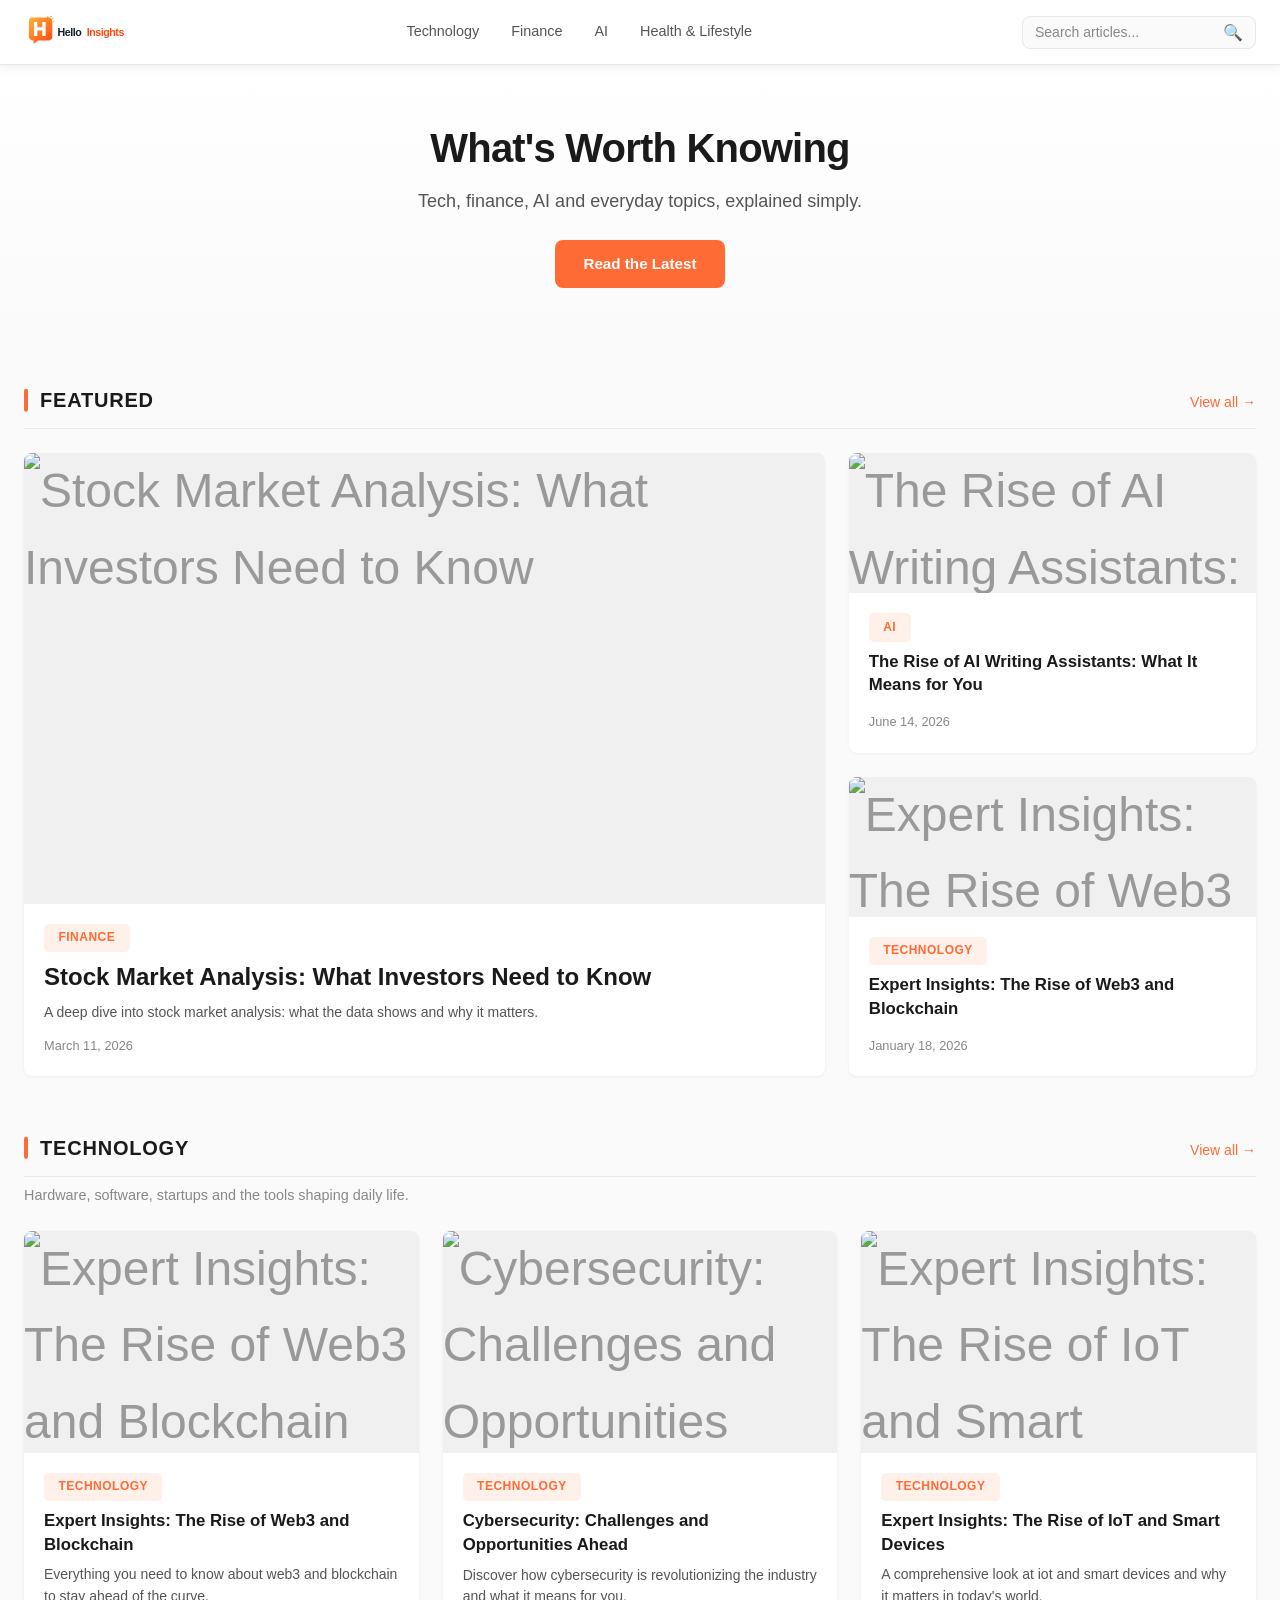
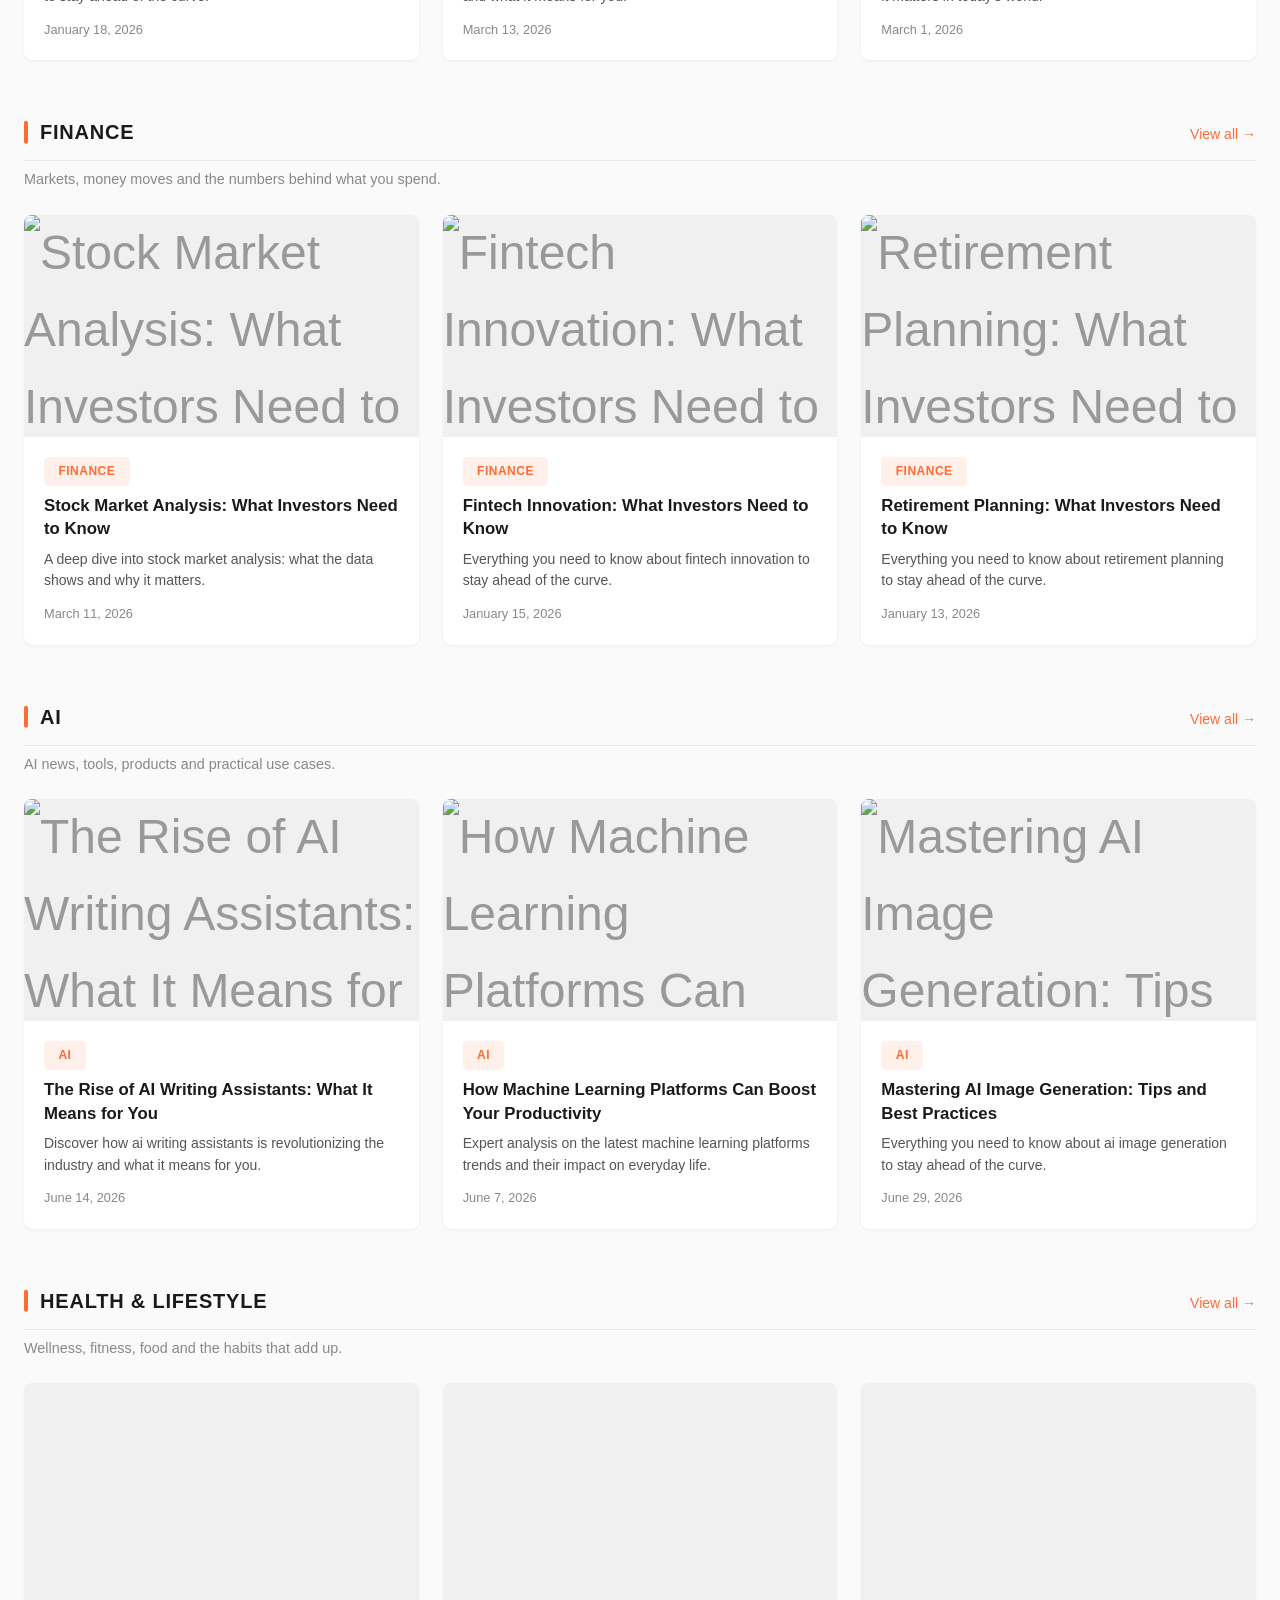
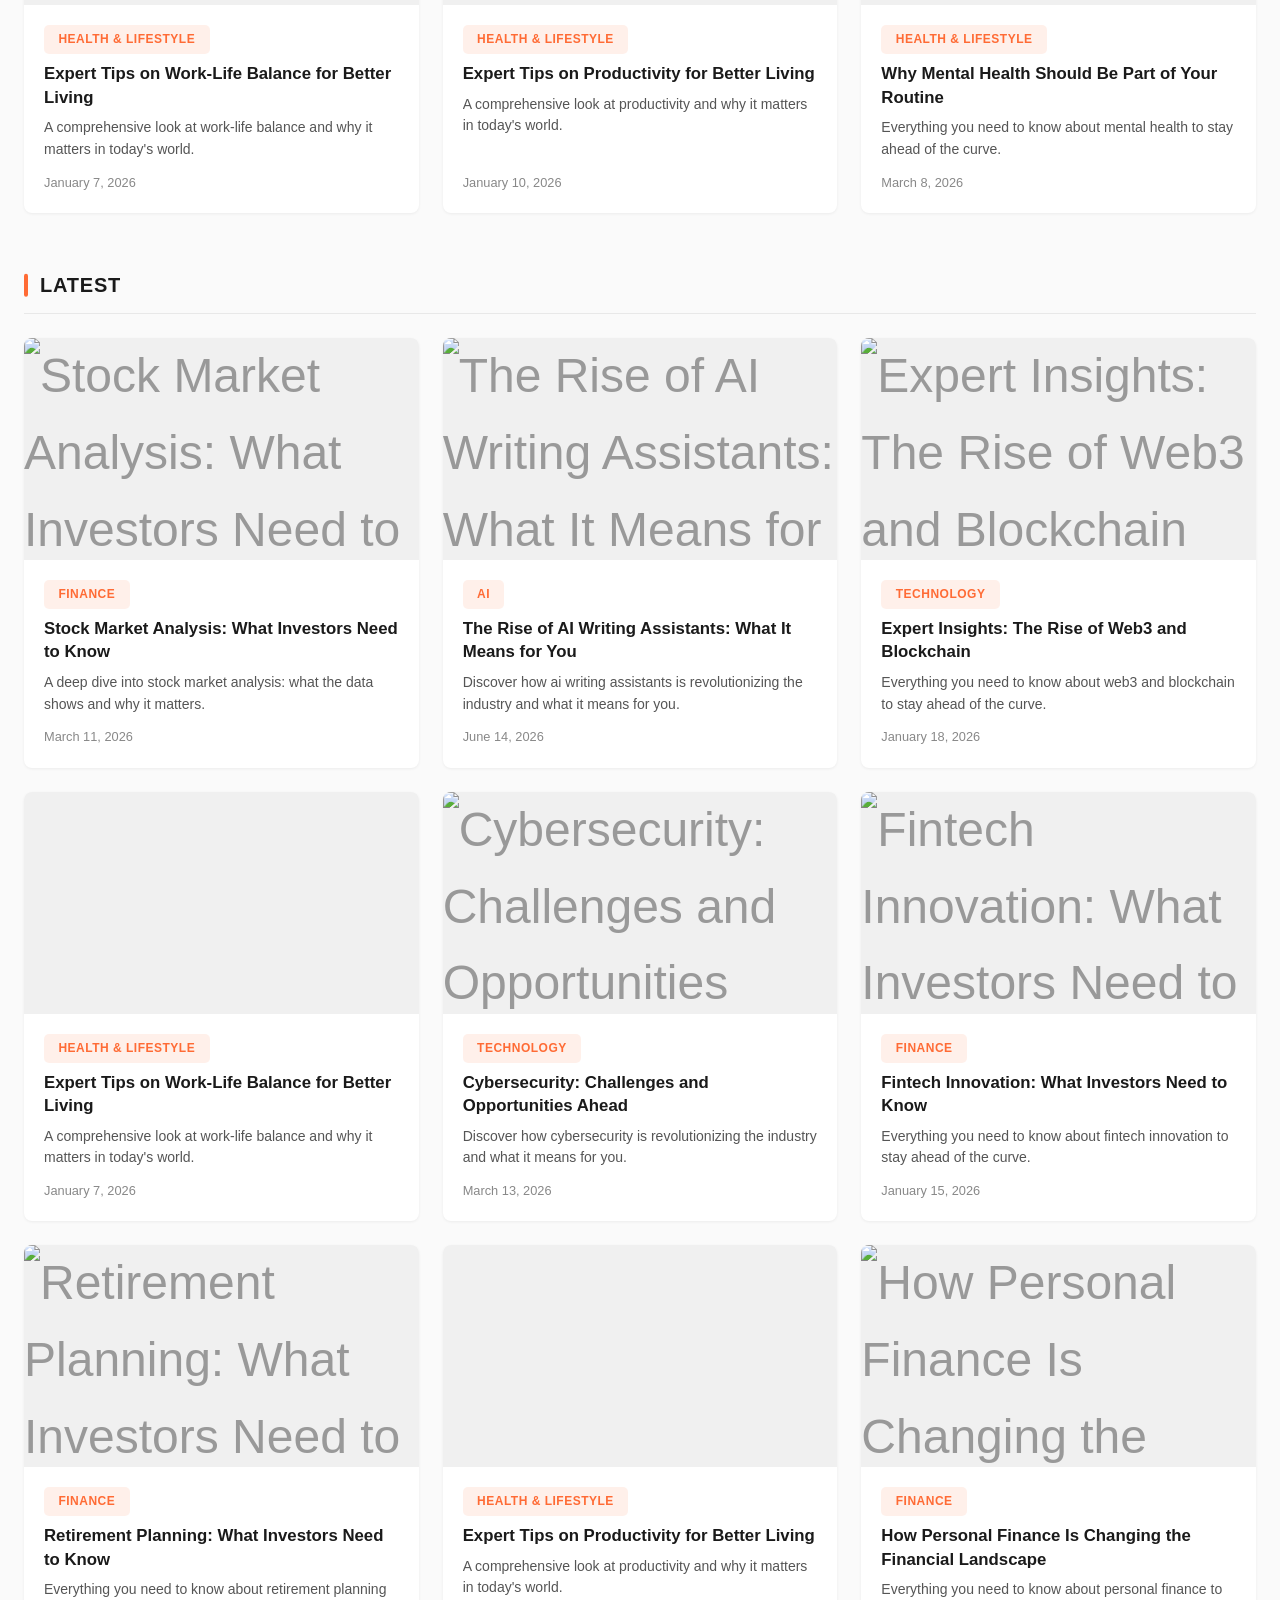
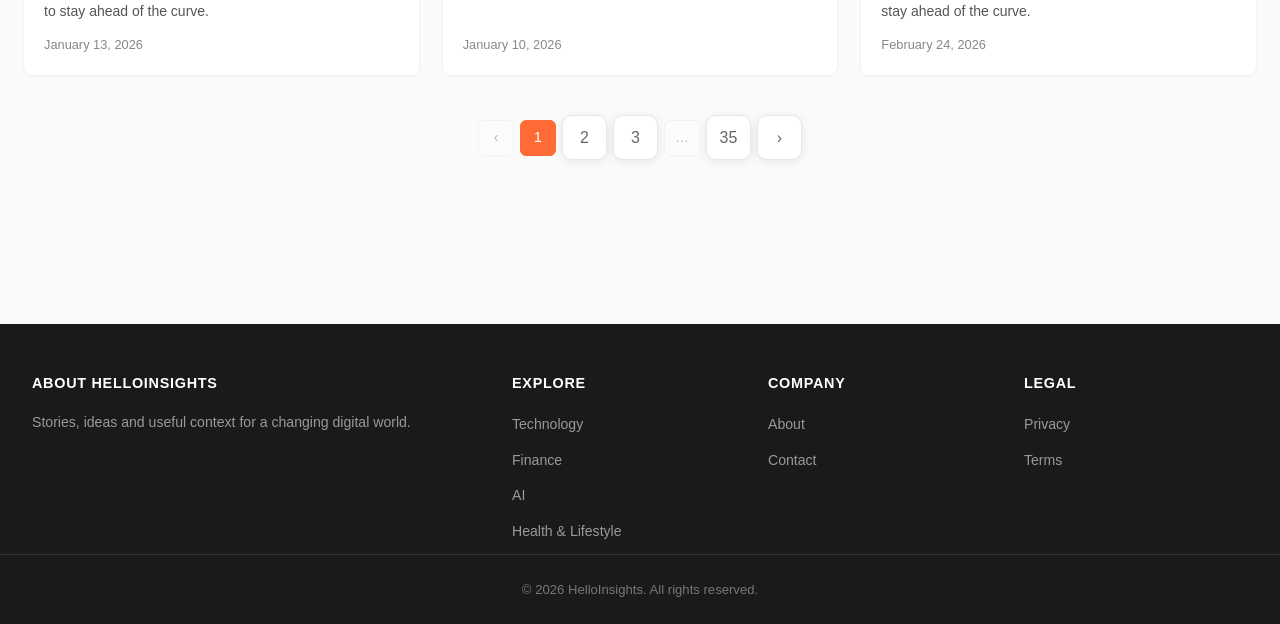
==== commit cf7b695a: "Add files via upload" ====
--- a/index.html
+++ b/index.html
@@ -293,30 +293,18 @@
     @keyframes shimmer { 0%{background-position:200% 0} 100%{background-position:-200% 0} }
 
     /* Footer */
-    .footer {
-        background: var(--text-primary); color: #ccc; padding: 48px 24px 24px;
-        margin-top: 60px;
-    }
-    .footer-inner { max-width: var(--max-w); margin: 0 auto; }
-    .footer-brand { margin-bottom: 24px; }
-    .footer-brand h3 {
-        font-size: 1.1rem; font-weight: 700; color: #fff;
-        letter-spacing: 0.05em; margin-bottom: 6px;
-    }
-    .footer-brand p { font-size: 0.875rem; color: #999; }
-    .footer-links { display: flex; gap: 48px; flex-wrap: wrap; margin-bottom: 32px; }
-    .footer-col h4 {
-        font-size: 0.8rem; font-weight: 600; text-transform: uppercase;
-        letter-spacing: 0.05em; color: #fff; margin-bottom: 12px;
-    }
-    .footer-col ul { list-style: none; }
-    .footer-col li { margin-bottom: 8px; }
-    .footer-col a { font-size: 0.875rem; color: #999; transition: color 0.2s; }
-    .footer-col a:hover { color: var(--accent); }
-    .footer-copy {
-        border-top: 1px solid #333; padding-top: 20px;
-        font-size: 0.8rem; color: #666;
-    }
+    .footer{background:#1a1a1a;color:#ccc;padding:3rem 0 0;margin-top:3rem}
+    .footer-content{max-width:1280px;margin:0 auto;padding:0 2rem;display:grid;grid-template-columns:2fr 1fr 1fr 1fr;gap:2rem}
+    .footer-section h4{color:#fff;font-size:.9rem;font-weight:600;margin-bottom:1rem;text-transform:uppercase;letter-spacing:.05em}
+    .footer-section p{font-size:.88rem;line-height:1.6;color:#999}
+    .footer-section ul{list-style:none;padding:0;margin:0}
+    .footer-section li{margin-bottom:.5rem}
+    .footer-section a{color:#999;text-decoration:none;font-size:.88rem;transition:color .2s}
+    .footer-section a:hover{color:#ff6b35}
+    .footer-bottom{max-width:1280px;margin:0 auto;padding:1.5rem 2rem;border-top:1px solid #333;text-align:center}
+    .footer-bottom p{font-size:.82rem;color:#777;margin:0}
+    @media(max-width:768px){.footer-content{grid-template-columns:1fr 1fr;gap:1.5rem}}
+    @media(max-width:480px){.footer-content{grid-template-columns:1fr}}
 
     /* Back to top */
     .back-to-top {
@@ -500,40 +488,37 @@
 
     <!-- Footer -->
     <footer class="footer">
-        <div class="footer-inner">
-            <div class="footer-brand">
-                <h3>HELLOINSIGHTS</h3>
-                <p>Tech, finance, AI and more.</p>
-            </div>
-            <div class="footer-links">
-                <div class="footer-col">
-                    <h4>Explore</h4>
-                    <ul>
-                        <li><a href="category.html?cat=technology">Technology</a></li>
-                        <li><a href="category.html?cat=finance">Finance</a></li>
-                        <li><a href="category.html?cat=ai-tools">AI</a></li>
-                        <li><a href="category.html?cat=health-lifestyle">Health &amp; Lifestyle</a></li>
-                    </ul>
-                </div>
-                <div class="footer-col">
-                    <h4>Company</h4>
-                    <ul>
-                        <li><a href="about.html">About</a></li>
-                        <li><a href="contact.html">Contact</a></li>
-                    </ul>
-                </div>
-                <div class="footer-col">
-                    <h4>Legal</h4>
-                    <ul>
-                        <li><a href="privacy.html">Privacy</a></li>
-                        <li><a href="terms.html">Terms</a></li>
-                        <li><a href="cookies.html">Cookies</a></li>
-                    </ul>
-                </div>
-            </div>
-            <div class="footer-copy">
-                &copy; 2026 HelloInsights. All rights reserved.
-            </div>
+        <div class="footer-content">
+            <div class="footer-section">
+                <h4>About HelloInsights</h4>
+                <p>Stories, ideas and useful context for a changing digital world.</p>
+            </div>
+            <div class="footer-section">
+                <h4>Explore</h4>
+                <ul>
+                    <li><a href="category.html?cat=technology">Technology</a></li>
+                    <li><a href="category.html?cat=finance">Finance</a></li>
+                    <li><a href="category.html?cat=ai-tools">AI</a></li>
+                    <li><a href="category.html?cat=health-lifestyle">Health &amp; Lifestyle</a></li>
+                </ul>
+            </div>
+            <div class="footer-section">
+                <h4>Company</h4>
+                <ul>
+                    <li><a href="about.html">About</a></li>
+                    <li><a href="contact.html">Contact</a></li>
+                </ul>
+            </div>
+            <div class="footer-section">
+                <h4>Legal</h4>
+                <ul>
+                    <li><a href="privacy.html">Privacy</a></li>
+                    <li><a href="terms.html">Terms</a></li>
+                </ul>
+            </div>
+        </div>
+        <div class="footer-bottom">
+            <p>&copy; <script>document.write(new Date().getFullYear())</script> HelloInsights. All rights reserved.</p>
         </div>
     </footer>
 
@@ -580,6 +565,97 @@
     };
     var defaultFallback = 'https://images.unsplash.com/photo-1518770660439-4636190af475?w=600&h=338&fit=crop';
 
+    // --- Image Deduplication ---
+    var usedImageIds = {};
+
+    var imagePool = {
+        'technology': [
+            'https://images.unsplash.com/photo-1518770660439-4636190af475?w=600&h=338&fit=crop',
+            'https://images.unsplash.com/photo-1519389950473-47ba0277781c?w=600&h=338&fit=crop',
+            'https://images.unsplash.com/photo-1531297484001-80022131f5a1?w=600&h=338&fit=crop',
+            'https://images.unsplash.com/photo-1550751827-4bd374c3f58b?w=600&h=338&fit=crop'
+        ],
+        'finance': [
+            'https://images.unsplash.com/photo-1611974789855-9c2a0a7236a3?w=600&h=338&fit=crop',
+            'https://images.unsplash.com/photo-1554224155-6726b3ff858f?w=600&h=338&fit=crop',
+            'https://images.unsplash.com/photo-1579621970563-ebec7560ff3e?w=600&h=338&fit=crop',
+            'https://images.unsplash.com/photo-1526304640581-d334cdbbf45e?w=600&h=338&fit=crop'
+        ],
+        'ai-tools': [
+            'https://images.unsplash.com/photo-1677442136019-21780ecf9952?w=600&h=338&fit=crop',
+            'https://images.unsplash.com/photo-1620712943543-bcc4688e7485?w=600&h=338&fit=crop',
+            'https://images.unsplash.com/photo-1721322800607-8539c4aa9f92?w=600&h=338&fit=crop',
+            'https://images.unsplash.com/photo-1676299081847-824916de030a?w=600&h=338&fit=crop'
+        ],
+        'health-lifestyle': [
+            'https://images.unsplash.com/photo-1498837167922-ddd27525d352?w=600&h=338&fit=crop',
+            'https://images.unsplash.com/photo-1571019613454-1cb2f99b2d8b?w=600&h=338&fit=crop',
+            'https://images.unsplash.com/photo-1512621776951-a57141f2eefd?w=600&h=338&fit=crop',
+            'https://images.unsplash.com/photo-1544367567-0f2fcb009e0b?w=600&h=338&fit=crop'
+        ]
+    };
+    var imagePoolIndex = {
+        'technology': 0,
+        'finance': 0,
+        'ai-tools': 0,
+        'health-lifestyle': 0
+    };
+
+    function extractUnsplashId(url) {
+        if (!url || url.indexOf('images.unsplash.com/') === -1) return null;
+        var match = url.match(/photo-[A-Za-z0-9]+/);
+        return match ? match[0] : null;
+    }
+
+    function getUniqueImage(article) {
+        var img = sanitizeUrl(article.image);
+        var cat = article.category || '';
+        var imgId = extractUnsplashId(img);
+
+        // If image is valid and not used yet, use it
+        if (img && imgId && !usedImageIds[imgId]) {
+            usedImageIds[imgId] = true;
+            return img;
+        }
+
+        // If image is empty or duplicate, try modifying w/h params first
+        if (img && imgId && usedImageIds[imgId]) {
+            var variant = img;
+            // Swap w/h values for a different crop
+            if (variant.indexOf('w=600') !== -1 && variant.indexOf('h=338') !== -1) {
+                variant = variant.replace('w=600', 'w=500').replace('h=338', 'h=280');
+                var variantId = imgId + '-v1';
+                if (!usedImageIds[variantId]) {
+                    usedImageIds[variantId] = true;
+                    return variant;
+                }
+                variant = variant.replace('w=500', 'w=700').replace('h=280', 'h=400');
+                variantId = imgId + '-v2';
+                if (!usedImageIds[variantId]) {
+                    usedImageIds[variantId] = true;
+                    return variant;
+                }
+            }
+        }
+
+        // Fall back to image pool for this category
+        var pool = imagePool[cat] || imagePool['technology'];
+        var poolLen = pool.length;
+        for (var i = 0; i < poolLen; i++) {
+            var idx = imagePoolIndex[cat] % poolLen;
+            var poolImg = pool[idx];
+            imagePoolIndex[cat] = idx + 1;
+            var poolId = extractUnsplashId(poolImg);
+            if (poolId && !usedImageIds[poolId]) {
+                usedImageIds[poolId] = true;
+                return poolImg;
+            }
+        }
+
+        // Last resort: return the default fallback
+        return getFallbackImage(cat);
+    }
+
     // --- XSS Protection ---
     function sanitizeStr(s) {
         if (typeof s !== 'string') return '';
@@ -614,7 +690,7 @@
         var cat = categoryNames[article.category] || sanitizeStr(article.category);
         var title = sanitizeStr(article.title);
         var excerpt = sanitizeStr(article.excerpt);
-        var img = sanitizeUrl(article.image);
+        var img = getUniqueImage(article);
         var fb = getFallbackImage(article.category);
         var date = generateArticleDate(article.id);
         var url = 'article.html?id=' + article.id;
@@ -633,7 +709,7 @@
         var cat = categoryNames[article.category] || sanitizeStr(article.category);
         var title = sanitizeStr(article.title);
         var excerpt = sanitizeStr(article.excerpt);
-        var img = sanitizeUrl(article.image);
+        var img = getUniqueImage(article);
         var fb = getFallbackImage(article.category);
         var date = generateArticleDate(article.id);
         var url = 'article.html?id=' + article.id;
@@ -709,7 +785,7 @@
 
         var h = '';
         if (currentPage > 1) {
-            h += '<a href="#" class="page-btn" onclick="changePage(' + (currentPage - 1) + ');return false;">&lsaquo;</a>';
+            h += '<a href="javascript:void(0)" class="page-btn" onclick="changePage(' + (currentPage - 1) + ');return false;">&lsaquo;</a>';
         } else {
             h += '<span class="page-btn disabled">&lsaquo;</span>';
         }
@@ -721,24 +797,24 @@
         if (currentPage === 1) {
             h += '<span class="page-btn active">1</span>';
         } else {
-            h += '<a href="#" class="page-btn" onclick="changePage(1);return false;">1</a>';
+            h += '<a href="javascript:void(0)" class="page-btn" onclick="changePage(1);return false;">1</a>';
         }
         if (s > 2) h += '<span class="page-btn disabled" style="cursor:default;">&hellip;</span>';
         for (var i = s; i <= e; i++) {
             if (i === currentPage) {
                 h += '<span class="page-btn active">' + i + '</span>';
             } else {
-                h += '<a href="#" class="page-btn" onclick="changePage(' + i + ');return false;">' + i + '</a>';
+                h += '<a href="javascript:void(0)" class="page-btn" onclick="changePage(' + i + ');return false;">' + i + '</a>';
             }
         }
         if (e < pages - 1) h += '<span class="page-btn disabled" style="cursor:default;">&hellip;</span>';
         if (currentPage === pages) {
             h += '<span class="page-btn active">' + pages + '</span>';
         } else {
-            h += '<a href="#" class="page-btn" onclick="changePage(' + pages + ');return false;">' + pages + '</a>';
+            h += '<a href="javascript:void(0)" class="page-btn" onclick="changePage(' + pages + ');return false;">' + pages + '</a>';
         }
         if (currentPage < pages) {
-            h += '<a href="#" class="page-btn" onclick="changePage(' + (currentPage + 1) + ');return false;">&rsaquo;</a>';
+            h += '<a href="javascript:void(0)" class="page-btn" onclick="changePage(' + (currentPage + 1) + ');return false;">&rsaquo;</a>';
         } else {
             h += '<span class="page-btn disabled">&rsaquo;</span>';
         }
@@ -753,7 +829,7 @@
         renderLatest();
         var target = document.getElementById('latest-section');
         if (target) {
-            target.scrollIntoView({ behavior: 'smooth', block: 'start' });
+            window.scrollTo({ top: target.offsetTop - 80, behavior: 'smooth' });
         }
     }
 
